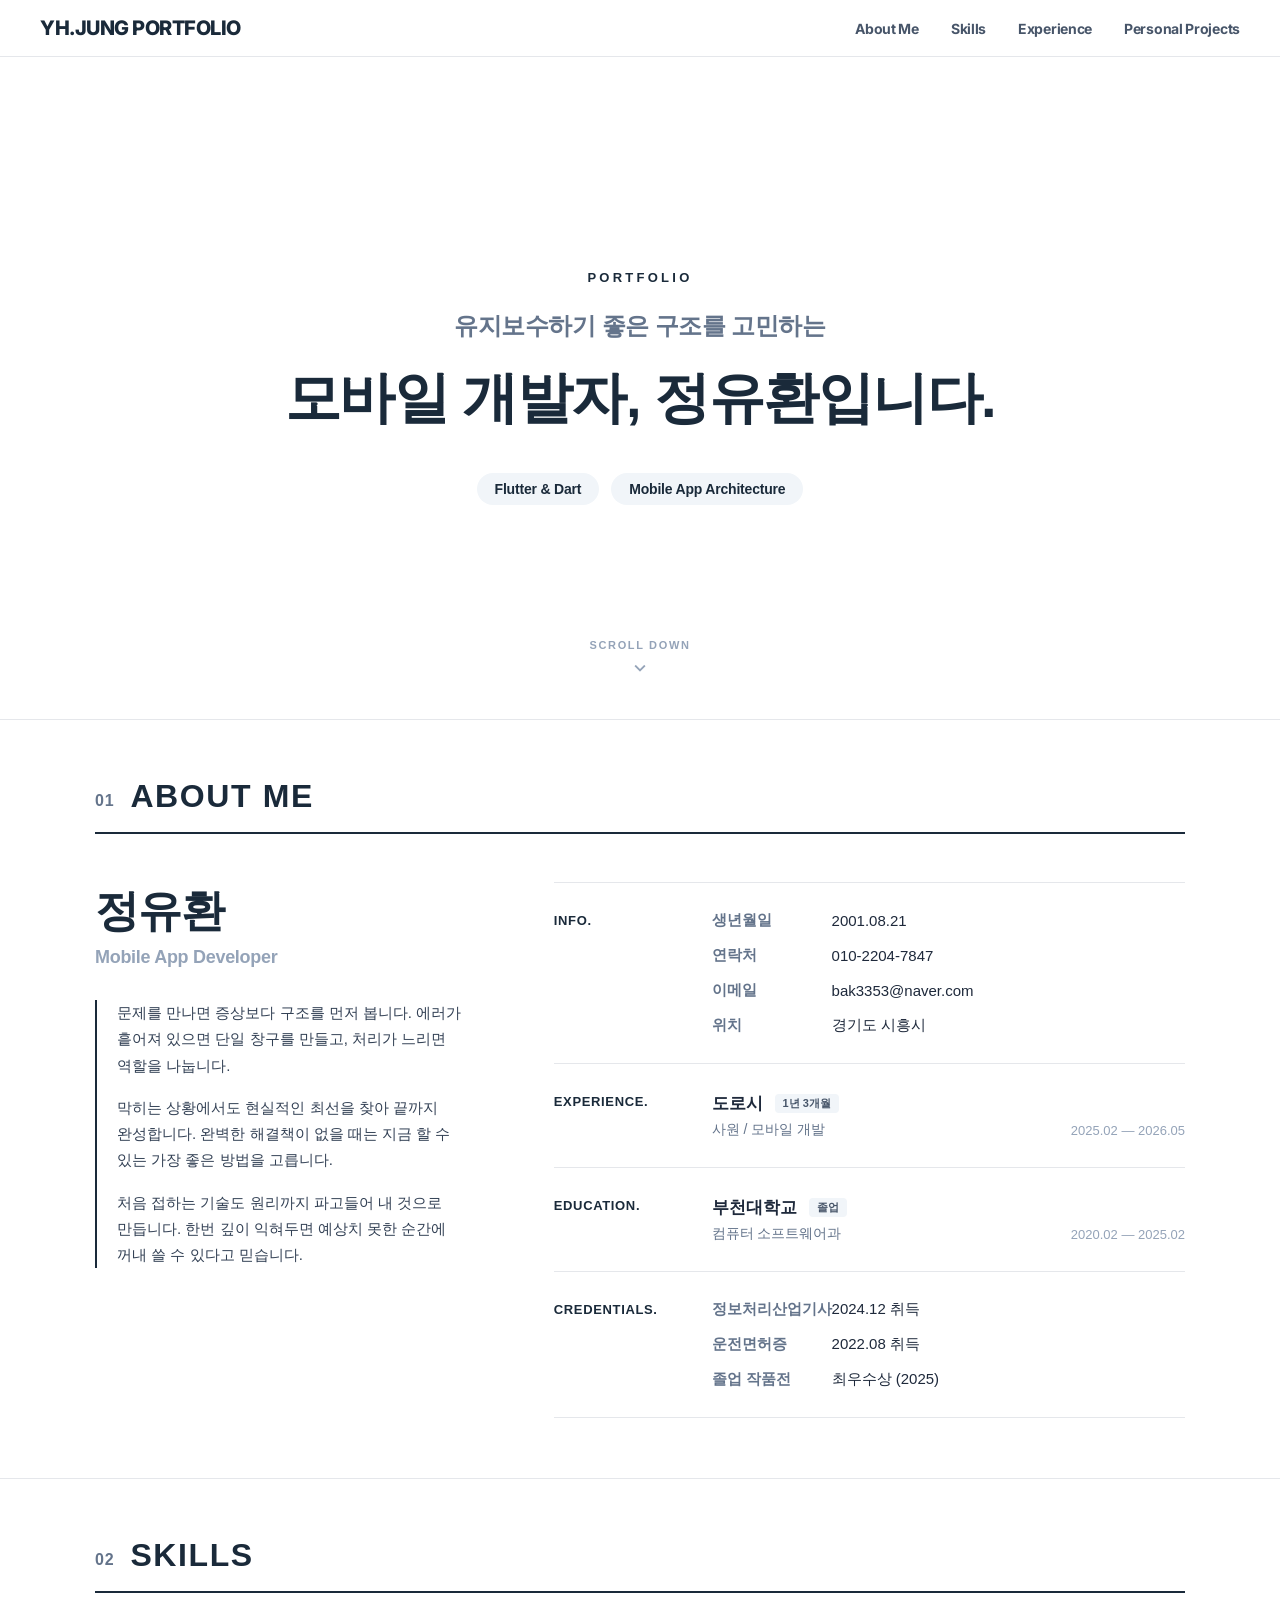
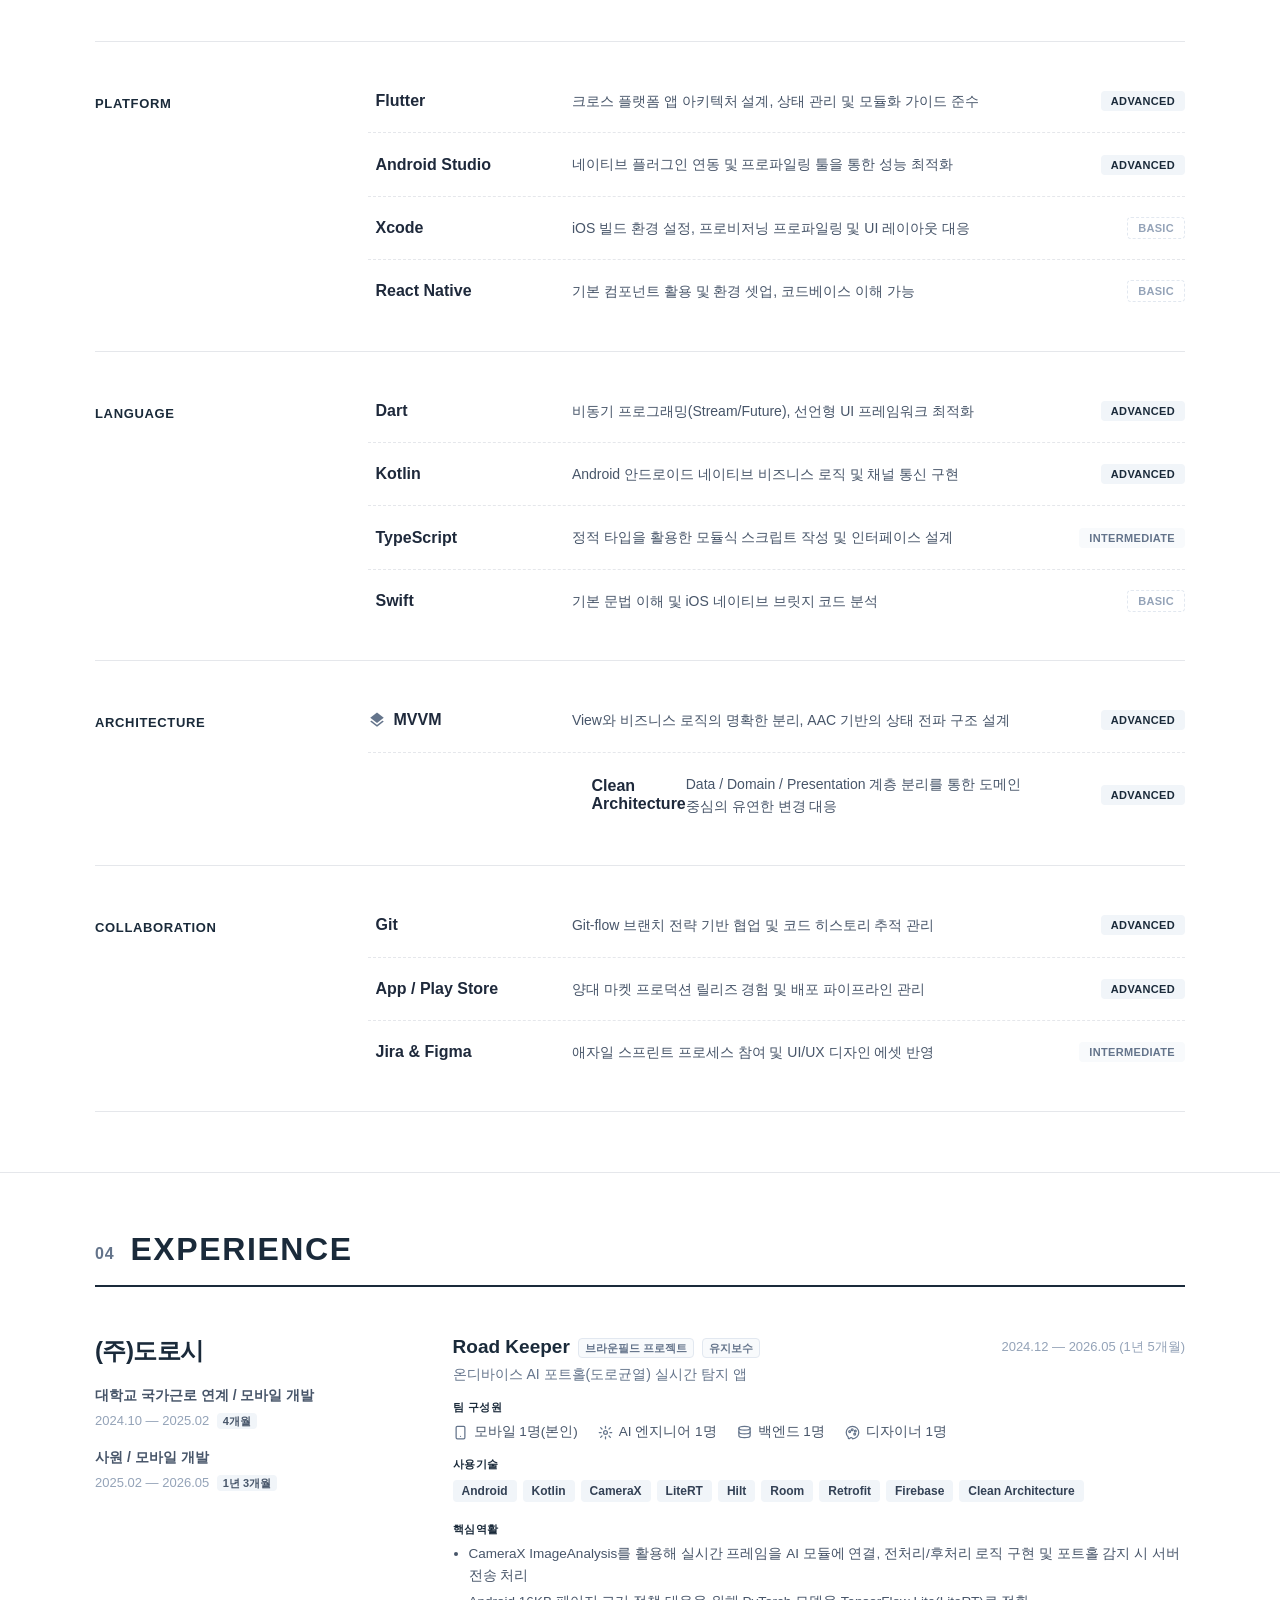
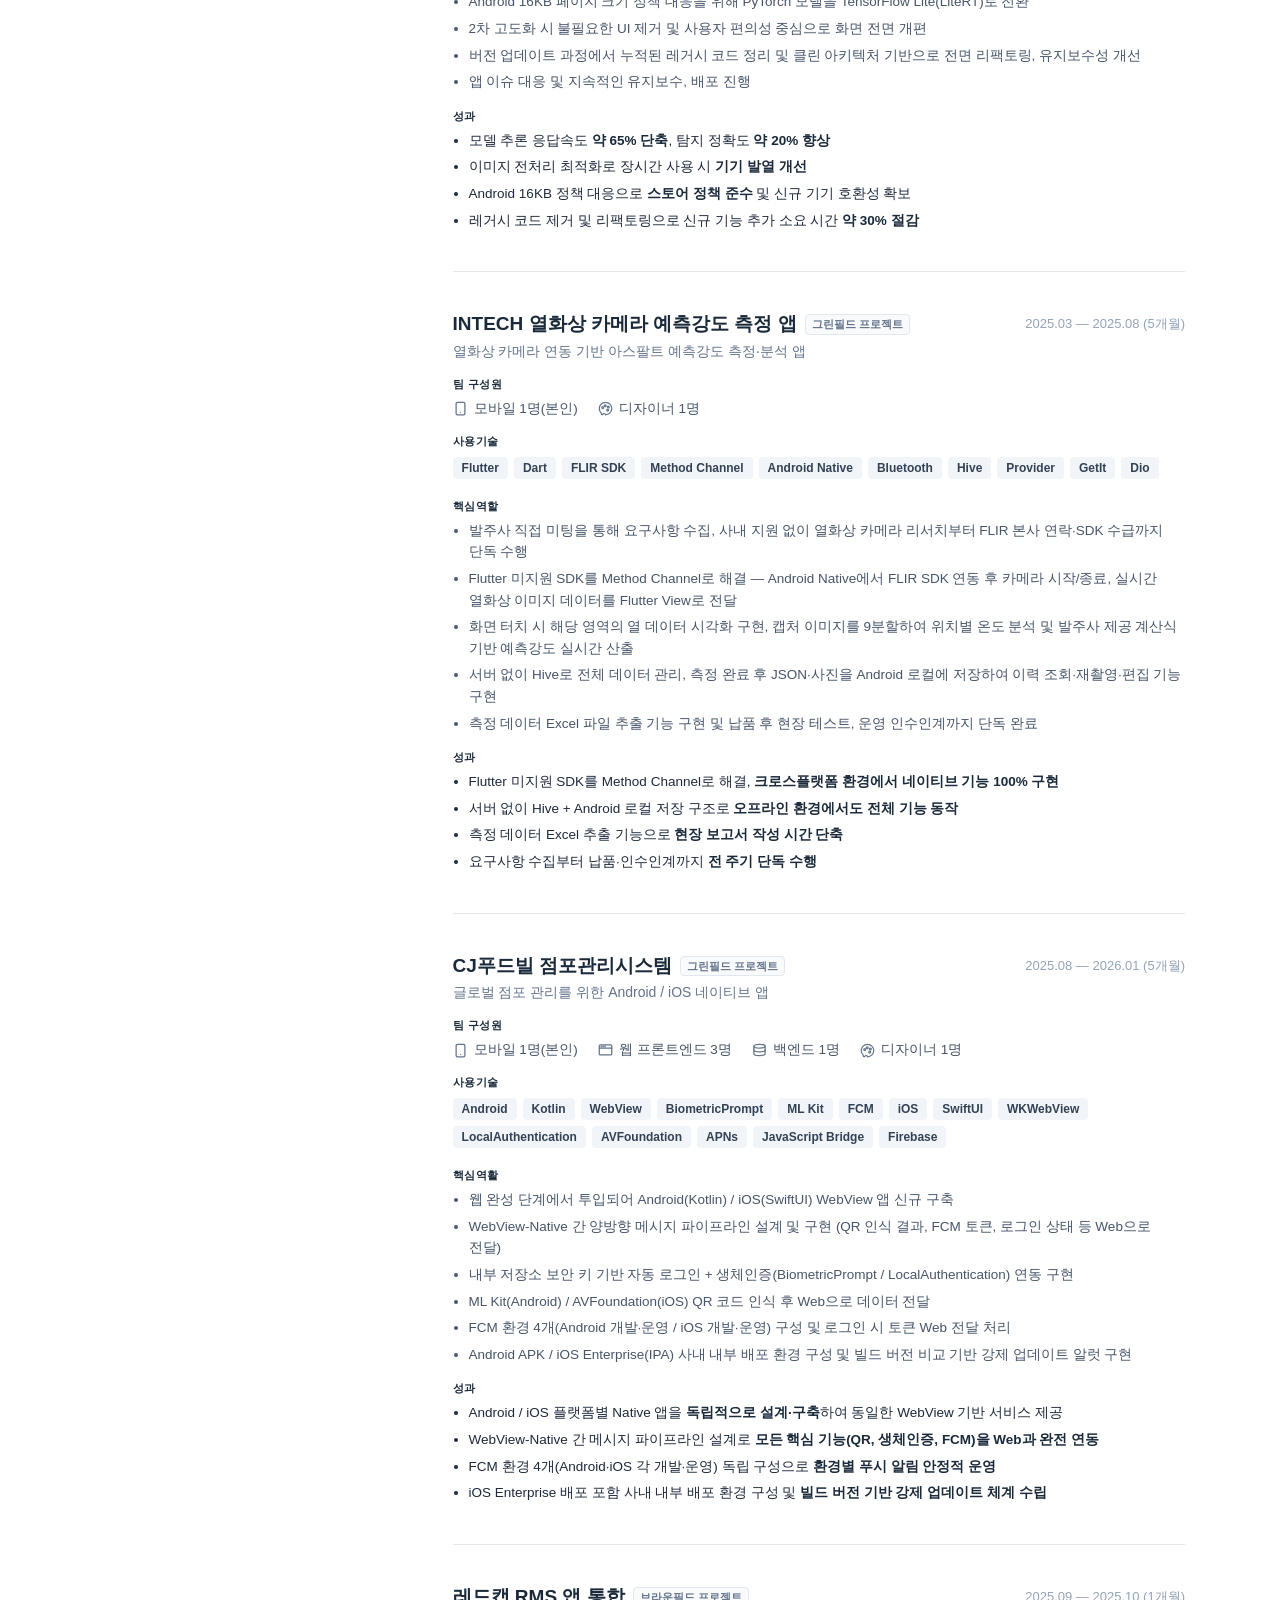
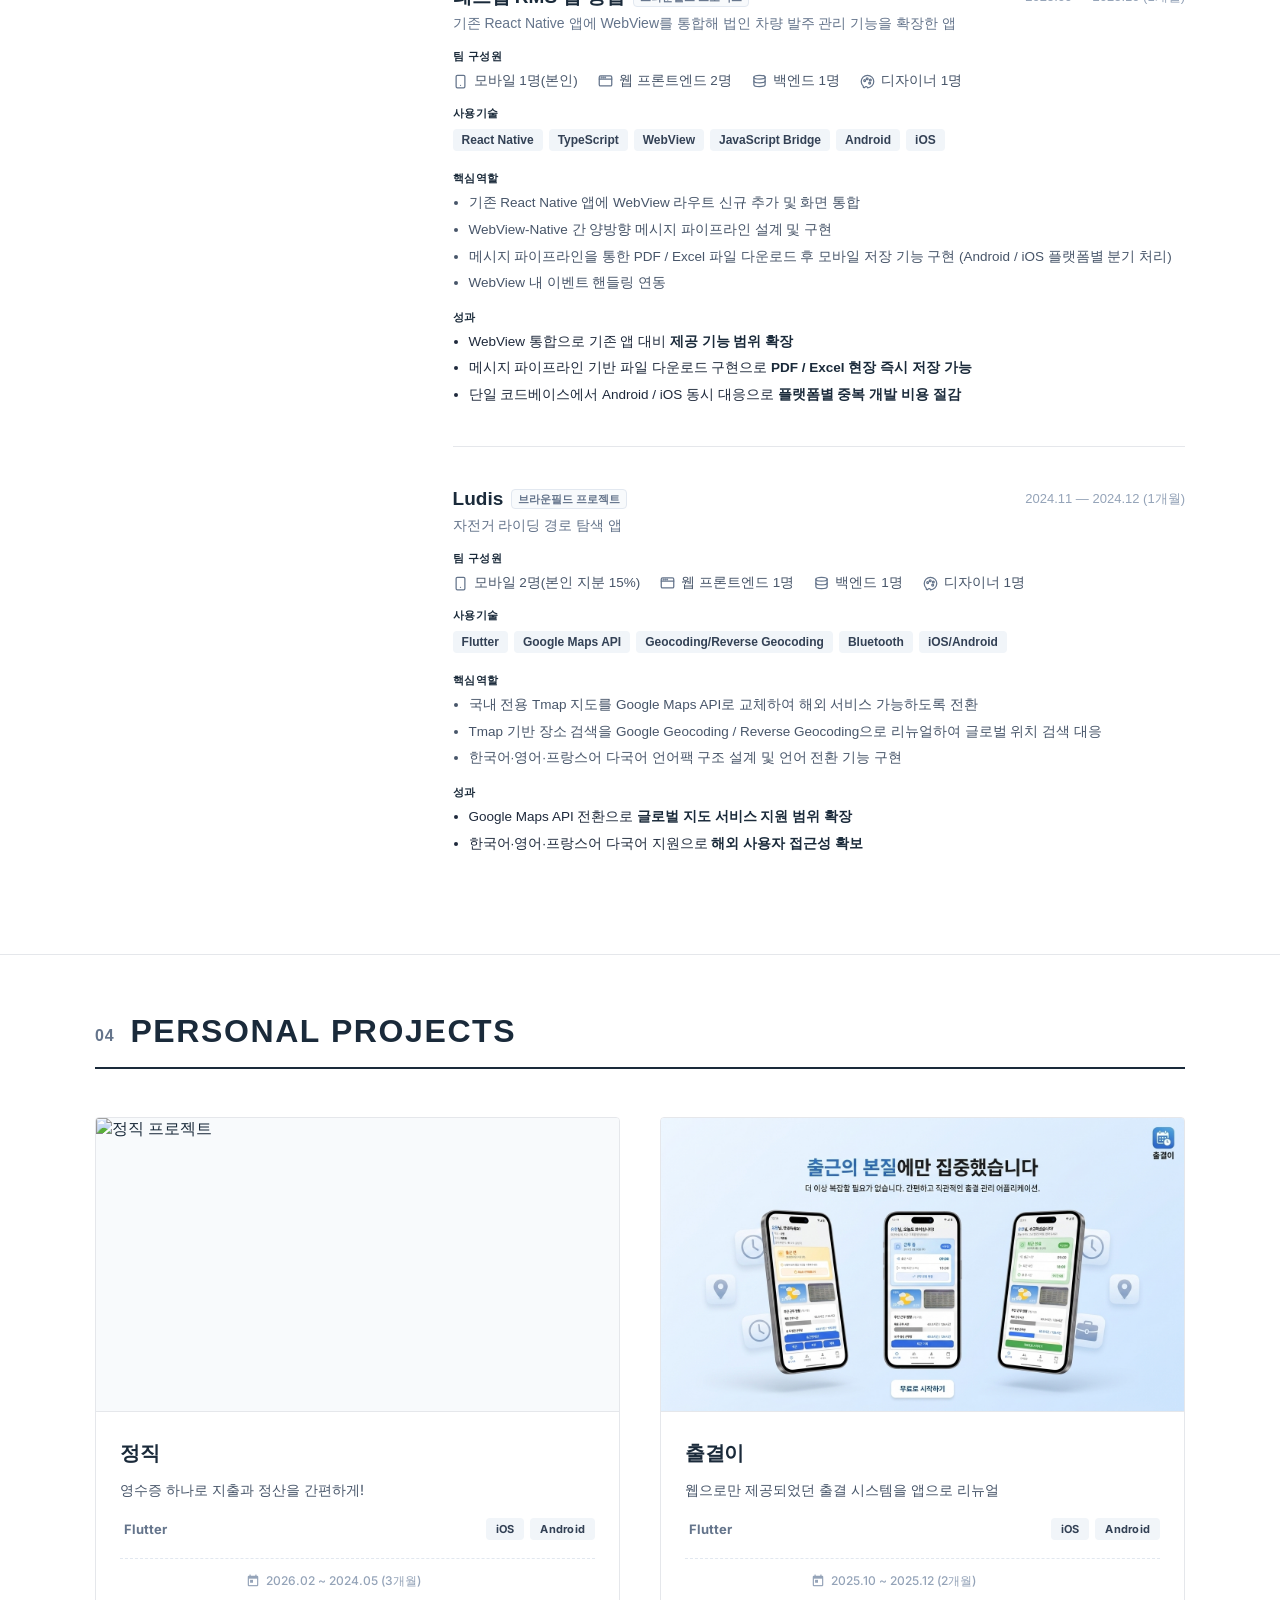
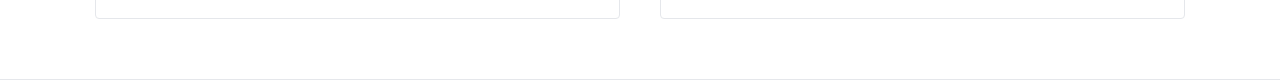
==== index.html @ d7472aaa "feat: attendnace_app Git 연결" ====
<!DOCTYPE html>
<html lang="ko">

<head>
  <meta charset="UTF-8">
  <meta name="viewport" content="width=device-width, initial-scale=1.0, user-scalable=no">
  <meta property="og:image" content="https://youhwanjung.github.io/assets/link_photo.jpg">
  <title>YH.JUNG Portfolio</title>

  <link href="https://fonts.googleapis.com/css2?family=Inter:wght@300;400;700&display=swap" rel="stylesheet">
  <link href="https://fonts.googleapis.com/icon?family=Material+Icons" rel="stylesheet">
  <link href="https://fonts.googleapis.com/css2?family=Black+Han+Sans&display=swap" rel="stylesheet">
  <link href="https://fonts.googleapis.com/css2?family=Gaegu&display=swap" rel="stylesheet">
  <link rel="stylesheet" href="https://cdn.jsdelivr.net/gh/devicons/devicon@latest/devicon.min.css">
  <link href="https://cdn.jsdelivr.net/gh/orioncactus/pretendard/dist/web/static/pretendard.css" rel="stylesheet">

  <link rel="stylesheet" href="style.css">
</head>

<body>

  <header>
    <div class="header-inner">
      <h1><a href="#">YH.JUNG Portfolio</a></h1>
      <nav>
        <a href="#AboutMe">About Me</a>
        <a href="#skills">Skills</a>
        <a href="#experience">Experience</a>
        <a href="#personal">Personal Projects</a>
      </nav>
      <button class="hamburger">
        <span class="material-icons">menu</span>
      </button>
    </div>
  </header>

  <main>

    <!-- ============================================================
         HERO
    ============================================================ -->
    <section id="hero">
      <div class="hero-inner">
        <div class="hero-content">
          <div class="hero-tag">PORTFOLIO</div>
          <h1 class="hero-main-title">
            <span class="hero-leading-text">유지보수하기 좋은 구조를 고민하는</span>
            <span class="hero-focus-text">모바일 개발자, 정유환입니다.</span>
          </h1>
          <div class="hero-meta">
            <span class="meta-item">Flutter & Dart</span>
            <span class="meta-item">Mobile App Architecture</span>
          </div>
        </div>
      </div>

      <div class="hero-cta">
        <a href="#AboutMe" class="hero-btn">
          <span>SCROLL DOWN</span>
          <span class="material-icons">expand_more</span>
        </a>
      </div>
    </section>

    <!-- ============================================================
         ABOUT ME
    ============================================================ -->
    <section id="AboutMe">
      <div class="AboutMe-inner">

        <div class="AboutMe-header">
          <span class="header-index">01</span>
          <h2 class="header-title">ABOUT ME</h2>
        </div>

        <div class="AboutMe-Content">
          <div class="about-left-zone">
            <div class="about-sticky-content">
              <h2 class="about-main-title">정유환</h2>
              <p class="about-subtitle">Mobile App Developer</p>

              <div class="about-paragraph">
                <p>문제를 만나면 증상보다 구조를 먼저 봅니다. 에러가 흩어져 있으면 단일 창구를 만들고, 처리가 느리면 역할을 나눕니다.</p>
                <p>막히는 상황에서도 현실적인 최선을 찾아 끝까지 완성합니다. 완벽한 해결책이 없을 때는 지금 할 수 있는 가장 좋은 방법을 고릅니다.</p>
                <p>처음 접하는 기술도 원리까지 파고들어 내 것으로 만듭니다. 한번 깊이 익혀두면 예상치 못한 순간에 꺼내 쓸 수 있다고 믿습니다.</p>
              </div>
            </div>
          </div>

          <div class="about-right-zone">

            <div class="about-list-block">
              <div class="block-label">INFO.</div>
              <div class="block-content">
                <div class="flat-row"><span class="flat-key">생년월일</span><span class="flat-val">2001.08.21</span></div>
                <div class="flat-row"><span class="flat-key">연락처</span><span class="flat-val">010-2204-7847</span></div>
                <div class="flat-row">
                  <span class="flat-key">이메일</span>
                  <span class="flat-val"><a href="mailto:bak3353@naver.com">bak3353@naver.com</a></span>
                </div>
                <div class="flat-row"><span class="flat-key">위치</span><span class="flat-val">경기도 시흥시</span></div>
              </div>
            </div>

            <div class="about-list-block">
              <div class="block-label">EXPERIENCE.</div>
              <div class="block-content">
                <div class="flat-history">
                  <div class="history-main">
                    <span class="comp-name">도로시</span>
                    <span class="comp-duration">1년 3개월</span>
                  </div>
                  <div class="history-detail">
                    <span class="history-role">사원 / 모바일 개발</span>
                    <span class="history-date">2025.02 — 2026.05</span>
                  </div>
                </div>
              </div>
            </div>

            <div class="about-list-block">
              <div class="block-label">EDUCATION.</div>
              <div class="block-content">
                <div class="flat-history">
                  <div class="history-main">
                    <span class="comp-name">부천대학교</span>
                    <span class="comp-duration">졸업</span>
                  </div>
                  <div class="history-detail">
                    <span class="history-role">컴퓨터 소프트웨어과</span>
                    <span class="history-date">2020.02 — 2025.02</span>
                  </div>
                </div>
              </div>
            </div>

            <div class="about-list-block">
              <div class="block-label">CREDENTIALS.</div>
              <div class="block-content">
                <div class="flat-row"><span class="flat-key">정보처리산업기사</span><span class="flat-val">2024.12 취득</span>
                </div>
                <div class="flat-row"><span class="flat-key">운전면허증</span><span class="flat-val">2022.08 취득</span></div>
                <div class="flat-row"><span class="flat-key">졸업 작품전</span> <span class="flat-val">최우수상 (2025)</span>
                </div>
              </div>
            </div>

          </div>
        </div>
      </div>
    </section>

    <!-- ============================================================
         SKILLS
    ============================================================ -->
    <section id="skills">
      <div class="skills-inner">

        <div class="skills-header">
          <span class="header-index">02</span>
          <h2 class="header-title">SKILLS</h2>
        </div>

        <div class="skills-content">
          <div class="skills-list-wrap">

            <div class="skill-row-block">
              <div class="skill-label">PLATFORM</div>
              <div class="skill-items-group">
                <div class="skill-line-item">
                  <span class="skill-name-wrap"><i class="devicon-flutter-plain colored"></i> Flutter</span>
                  <span class="skill-desc">크로스 플랫폼 앱 아키텍처 설계, 상태 관리 및 모듈화 가이드 준수</span>
                  <span class="skill-status high">Advanced</span>
                </div>
                <div class="skill-line-item">
                  <span class="skill-name-wrap"><i class="devicon-androidstudio-plain colored"></i> Android
                    Studio</span>
                  <span class="skill-desc">네이티브 플러그인 연동 및 프로파일링 툴을 통한 성능 최적화</span>
                  <span class="skill-status high">Advanced</span>
                </div>
                <div class="skill-line-item">
                  <span class="skill-name-wrap"><i class="devicon-xcode-plain colored"></i> Xcode</span>
                  <span class="skill-desc">iOS 빌드 환경 설정, 프로비저닝 프로파일링 및 UI 레이아웃 대응</span>
                  <span class="skill-status basic">Basic</span>
                </div>
                <div class="skill-line-item">
                  <span class="skill-name-wrap"><i class="devicon-react-original colored"></i> React Native</span>
                  <span class="skill-desc">기본 컴포넌트 활용 및 환경 셋업, 코드베이스 이해 가능</span>
                  <span class="skill-status basic">Basic</span>
                </div>
              </div>
            </div>

            <div class="skill-row-block">
              <div class="skill-label">LANGUAGE</div>
              <div class="skill-items-group">
                <div class="skill-line-item">
                  <span class="skill-name-wrap"><i class="devicon-dart-plain colored"></i> Dart</span>
                  <span class="skill-desc">비동기 프로그래밍(Stream/Future), 선언형 UI 프레임워크 최적화</span>
                  <span class="skill-status high">Advanced</span>
                </div>
                <div class="skill-line-item">
                  <span class="skill-name-wrap"><i class="devicon-kotlin-plain colored"></i> Kotlin</span>
                  <span class="skill-desc">Android 안드로이드 네이티브 비즈니스 로직 및 채널 통신 구현</span>
                  <span class="skill-status high">Advanced</span>
                </div>
                <div class="skill-line-item">
                  <span class="skill-name-wrap"><i class="devicon-typescript-plain colored"></i> TypeScript</span>
                  <span class="skill-desc">정적 타입을 활용한 모듈식 스크립트 작성 및 인터페이스 설계</span>
                  <span class="skill-status intermediate">Intermediate</span>
                </div>
                <div class="skill-line-item">
                  <span class="skill-name-wrap"><i class="devicon-swift-plain colored"></i> Swift</span>
                  <span class="skill-desc">기본 문법 이해 및 iOS 네이티브 브릿지 코드 분석</span>
                  <span class="skill-status basic">Basic</span>
                </div>
              </div>
            </div>

            <div class="skill-row-block">
              <div class="skill-label">ARCHITECTURE</div>
              <div class="skill-items-group">
                <div class="skill-line-item">
                  <span class="skill-name-wrap"><span class="material-icons">layers</span> MVVM</span>
                  <span class="skill-desc">View와 비즈니스 로직의 명확한 분리, AAC 기반의 상태 전파 구조 설계</span>
                  <span class="skill-status high">Advanced</span>
                </div>
                <div class="skill-line-item">
                  <span class="skill-name-wrap"><span class="material-icons">account_tree</span> Clean
                    Architecture</span>
                  <span class="skill-desc">Data / Domain / Presentation 계층 분리를 통한 도메인 중심의 유연한 변경 대응</span>
                  <span class="skill-status high">Advanced</span>
                </div>
              </div>
            </div>

            <div class="skill-row-block">
              <div class="skill-label">COLLABORATION</div>
              <div class="skill-items-group">
                <div class="skill-line-item">
                  <span class="skill-name-wrap"><i class="devicon-git-plain colored"></i> Git</span>
                  <span class="skill-desc">Git-flow 브랜치 전략 기반 협업 및 코드 히스토리 추적 관리</span>
                  <span class="skill-status high">Advanced</span>
                </div>
                <div class="skill-line-item">
                  <span class="skill-name-wrap"><i class="devicon-apple-original colored"></i> App / Play Store</span>
                  <span class="skill-desc">양대 마켓 프로덕션 릴리즈 경험 및 배포 파이프라인 관리</span>
                  <span class="skill-status high">Advanced</span>
                </div>
                <div class="skill-line-item">
                  <span class="skill-name-wrap"><i class="devicon-jira-plain colored"></i> Jira & Figma</span>
                  <span class="skill-desc">애자일 스프린트 프로세스 참여 및 UI/UX 디자인 에셋 반영</span>
                  <span class="skill-status intermediate">Intermediate</span>
                </div>
              </div>
            </div>

          </div>
        </div>
      </div>
    </section>

    <!-- ============================================================
         Experience
    ============================================================ -->
    <section id="experience">
      <div class="experience-inner">

        <div class="experience-header">
          <span class="header-index">04</span>
          <h2 class="header-title">EXPERIENCE</h2>
        </div>

        <div class="experience-content">

          <div class="exp-left-zone">
            <h3 class="company-name">(주)도로시</h3>
            <p class="company-role">대학교 국가근로 연계 / 모바일 개발</p>
            <p class="company-duration">2024.10 — 2025.02 <span class="total-time">4개월</span></p>
            <p class="company-role">사원 / 모바일 개발</p>
            <p class="company-duration">2025.02 — 2026.05 <span class="total-time">1년 3개월</span></p>

          </div>
          <div class="exp-right-zone">

            <div class="exp-project-block">
              <div class="p-header-line">
                <h4 class="p-title">Road Keeper <span class="p-type">브라운필드 프로젝트</span> <span class="p-type">유지보수</span>
                </h4>
                <span class="p-date">2024.12 — 2026.05 (1년 5개월)</span>
              </div>
              <p class="p-summary">온디바이스 AI 포트홀(도로균열) 실시간 탐지 앱</p>
              <div class="p-section">
                <h5 class="p-section-title">팀 구성원</h5>
                <ul class="p-team-grid">
                  <li>
                    <svg class="team-icon" viewBox="0 0 24 24" fill="none" stroke="currentColor" stroke-width="2"
                      stroke-linecap="round" stroke-linejoin="round">
                      <rect x="5" y="2" width="14" height="20" rx="2" ry="2"></rect>
                      <line x1="12" y1="18" x2="12.01" y2="18"></line>
                    </svg>
                    <span class="team-role">모바일 1명(본인)</span>
                  </li>
                  <li>
                    <svg class="team-icon" viewBox="0 0 24 24" fill="none" stroke="currentColor" stroke-width="2"
                      stroke-linecap="round" stroke-linejoin="round">
                      <circle cx="12" cy="12" r="3"></circle>
                      <path
                        d="M12 2v3M12 19v3M4.22 4.22l2.12 2.12M17.66 17.66l2.12 2.12M2 12h3M19 12h3M4.22 19.78l2.12-2.12M17.66 6.34l2.12-2.12">
                      </path>
                    </svg>
                    <span class="team-role">AI 엔지니어 1명</span>
                  </li>
                  <li>
                    <svg class="team-icon" viewBox="0 0 24 24" fill="none" stroke="currentColor" stroke-width="2"
                      stroke-linecap="round" stroke-linejoin="round">
                      <ellipse cx="12" cy="5" rx="9" ry="3"></ellipse>
                      <path d="M3 5v6c0 1.66 4 3 9 3s9-1.34 9-3V5"></path>
                      <path d="M3 11v6c0 1.66 4 3 9 3s9-1.34 9-3v-6"></path>
                    </svg>
                    <span class="team-role">백엔드 1명</span>
                  </li>
                  <li>
                    <svg class="team-icon" viewBox="0 0 24 24" fill="none" stroke="currentColor" stroke-width="2"
                      stroke-linecap="round" stroke-linejoin="round">
                      <path
                        d="M12 22C17.5228 22 22 17.5228 22 12C22 6.47715 17.5228 2 12 2C6.47715 2 2 6.47715 2 12C2 14.7255 3.09032 17.1962 4.85857 19C5.03442 19.1758 5.14813 19.4124 5.17624 19.6607L5.34091 21.1119C5.39345 21.5759 5.78494 21.9213 6.2513 21.9213H6.77943C7.0398 21.9213 7.28859 21.8153 7.46788 21.628L8.46327 20.5906C8.63665 20.4099 8.8778 20.3082 9.13009 20.3082H10.5C10.741 20.3082 10.9734 20.4001 11.149 20.5645L12 21.3553">
                      </path>
                      <circle cx="7.5" cy="10.5" r="1.5"></circle>
                      <circle cx="11.5" cy="7.5" r="1.5"></circle>
                      <circle cx="16.5" cy="9.5" r="1.5"></circle>
                      <circle cx="15.5" cy="14.5" r="1.5"></circle>
                    </svg>
                    <span class="team-role">디자이너 1명</span>
                  </li>
                </ul>
              </div>
              <div class="p-section">
                <h5 class="p-section-title">사용기술</h5>
                <div class="p-tech-badges">
                  <span class="tech-tag">Android</span>
                  <span class="tech-tag">Kotlin</span>
                  <span class="tech-tag">CameraX</span>
                  <span class="tech-tag">LiteRT</span>
                  <span class="tech-tag">Hilt</span>
                  <span class="tech-tag">Room</span>
                  <span class="tech-tag">Retrofit</span>
                  <span class="tech-tag">Firebase</span>
                  <span class="tech-tag">Clean Architecture</span>
                </div>
              </div>
              <div class="p-section">
                <h5 class="p-section-title">핵심역활</h5>
                <ul class="p-bullet-list">
                  <li>CameraX ImageAnalysis를 활용해 실시간 프레임을 AI 모듈에 연결, 전처리/후처리 로직 구현 및 포트홀 감지 시 서버 전송 처리</li>
                  <li>Android 16KB 페이지 크기 정책 대응을 위해 PyTorch 모델을 TensorFlow Lite(LiteRT)로 전환</li>
                  <li>2차 고도화 시 불필요한 UI 제거 및 사용자 편의성 중심으로 화면 전면 개편</li>
                  <li>버전 업데이트 과정에서 누적된 레거시 코드 정리 및 클린 아키텍처 기반으로 전면 리팩토링, 유지보수성 개선</li>
                  <li>앱 이슈 대응 및 지속적인 유지보수, 배포 진행</li>
                </ul>
              </div>
              <div class="p-section">
                <h5 class="p-section-title">성과</h5>
                <ul class="p-bullet-list metric">
                  <li>모델 추론 응답속도 <span class="highlight">약 65% 단축</span>, 탐지 정확도 <span class="highlight">약 20% 향상</span>
                  </li>
                  <li>이미지 전처리 최적화로 장시간 사용 시 <span class="highlight">기기 발열 개선</span></li>
                  <li>Android 16KB 정책 대응으로 <span class="highlight">스토어 정책 준수</span> 및 신규 기기 호환성 확보</li>
                  <li>레거시 코드 제거 및 리팩토링으로 신규 기능 추가 소요 시간 <span class="highlight">약 30% 절감</span></li>
                </ul>
              </div>
            </div>

            <div class="exp-project-block">
              <div class="p-header-line">
                <h4 class="p-title">INTECH 열화상 카메라 예측강도 측정 앱 <span class="p-type">그린필드 프로젝트</span></h4>
                <span class="p-date">2025.03 — 2025.08 (5개월)</span>
              </div>
              <p class="p-summary">열화상 카메라 연동 기반 아스팔트 예측강도 측정·분석 앱</p>
              <div class="p-section">
                <h5 class="p-section-title">팀 구성원</h5>
                <ul class="p-team-grid">
                  <li>
                    <svg class="team-icon" viewBox="0 0 24 24" fill="none" stroke="currentColor" stroke-width="2"
                      stroke-linecap="round" stroke-linejoin="round">
                      <rect x="5" y="2" width="14" height="20" rx="2" ry="2"></rect>
                      <line x1="12" y1="18" x2="12.01" y2="18"></line>
                    </svg>
                    <span class="team-role">모바일 1명(본인)</span>
                  <li>
                    <svg class="team-icon" viewBox="0 0 24 24" fill="none" stroke="currentColor" stroke-width="2"
                      stroke-linecap="round" stroke-linejoin="round">
                      <path
                        d="M12 22C17.5228 22 22 17.5228 22 12C22 6.47715 17.5228 2 12 2C6.47715 2 2 6.47715 2 12C2 14.7255 3.09032 17.1962 4.85857 19C5.03442 19.1758 5.14813 19.4124 5.17624 19.6607L5.34091 21.1119C5.39345 21.5759 5.78494 21.9213 6.2513 21.9213H6.77943C7.0398 21.9213 7.28859 21.8153 7.46788 21.628L8.46327 20.5906C8.63665 20.4099 8.8778 20.3082 9.13009 20.3082H10.5C10.741 20.3082 10.9734 20.4001 11.149 20.5645L12 21.3553">
                      </path>
                      <circle cx="7.5" cy="10.5" r="1.5"></circle>
                      <circle cx="11.5" cy="7.5" r="1.5"></circle>
                      <circle cx="16.5" cy="9.5" r="1.5"></circle>
                      <circle cx="15.5" cy="14.5" r="1.5"></circle>
                    </svg>
                    <span class="team-role">디자이너 1명</span>
                  </li>
                </ul>
              </div>
              <div class="p-section">
                <h5 class="p-section-title">사용기술</h5>
                <div class="p-tech-badges">
                  <span class="tech-tag">Flutter</span>
                  <span class="tech-tag">Dart</span>
                  <span class="tech-tag">FLIR SDK</span>
                  <span class="tech-tag">Method Channel</span>
                  <span class="tech-tag">Android Native</span>
                  <span class="tech-tag">Bluetooth</span>
                  <span class="tech-tag">Hive</span>
                  <span class="tech-tag">Provider</span>
                  <span class="tech-tag">GetIt</span>
                  <span class="tech-tag">Dio</span>
                </div>
              </div>
              <div class="p-section">
                <h5 class="p-section-title">핵심역할</h5>
                <ul class="p-bullet-list">
                  <li>발주사 직접 미팅을 통해 요구사항 수집, 사내 지원 없이 열화상 카메라 리서치부터 FLIR 본사 연락·SDK 수급까지 단독 수행</li>
                  <li>Flutter 미지원 SDK를 Method Channel로 해결 — Android Native에서 FLIR SDK 연동 후 카메라 시작/종료, 실시간 열화상 이미지 데이터를
                    Flutter View로 전달</li>
                  <li>화면 터치 시 해당 영역의 열 데이터 시각화 구현, 캡처 이미지를 9분할하여 위치별 온도 분석 및 발주사 제공 계산식 기반 예측강도 실시간 산출</li>
                  <li>서버 없이 Hive로 전체 데이터 관리, 측정 완료 후 JSON·사진을 Android 로컬에 저장하여 이력 조회·재촬영·편집 기능 구현</li>
                  <li>측정 데이터 Excel 파일 추출 기능 구현 및 납품 후 현장 테스트, 운영 인수인계까지 단독 완료</li>
                </ul>
              </div>
              <div class="p-section">
                <h5 class="p-section-title">성과</h5>
                <ul class="p-bullet-list metric">
                  <li>Flutter 미지원 SDK를 Method Channel로 해결, <span class="highlight">크로스플랫폼 환경에서 네이티브 기능 100% 구현</span>
                  </li>
                  <li>서버 없이 Hive + Android 로컬 저장 구조로 <span class="highlight">오프라인 환경에서도 전체 기능 동작</span></li>
                  <li>측정 데이터 Excel 추출 기능으로 <span class="highlight">현장 보고서 작성 시간 단축</span></li>
                  <li>요구사항 수집부터 납품·인수인계까지 <span class="highlight">전 주기 단독 수행</span></li>
                </ul>
              </div>
            </div>

            <div class="exp-project-block">
              <div class="p-header-line">
                <h4 class="p-title">CJ푸드빌 점포관리시스템 <span class="p-type">그린필드 프로젝트</span></h4>
                <span class="p-date">2025.08 — 2026.01 (5개월)</span>
              </div>
              <p class="p-summary">글로벌 점포 관리를 위한 Android / iOS 네이티브 앱</p>
              <div class="p-section">
                <h5 class="p-section-title">팀 구성원</h5>
                <ul class="p-team-grid">
                  <li>
                    <svg class="team-icon" viewBox="0 0 24 24" fill="none" stroke="currentColor" stroke-width="2"
                      stroke-linecap="round" stroke-linejoin="round">
                      <rect x="5" y="2" width="14" height="20" rx="2" ry="2"></rect>
                      <line x1="12" y1="18" x2="12.01" y2="18"></line>
                    </svg>
                    <span class="team-role">모바일 1명(본인)</span>
                  </li>
                  <li>
                    <svg class="team-icon" viewBox="0 0 24 24" fill="none" stroke="currentColor" stroke-width="2"
                      stroke-linecap="round" stroke-linejoin="round">
                      <rect x="2" y="3" width="20" height="16" rx="2"></rect>
                      <line x1="2" y1="8" x2="22" y2="8"></line>
                      <circle cx="5.5" cy="5.5" r="0.5" fill="currentColor"></circle>
                      <circle cx="8.5" cy="5.5" r="0.5" fill="currentColor"></circle>
                      <circle cx="11.5" cy="5.5" r="0.5" fill="currentColor"></circle>
                    </svg>
                    <span class="team-role">웹 프론트엔드 3명</span>
                  </li>
                  <li>
                    <svg class="team-icon" viewBox="0 0 24 24" fill="none" stroke="currentColor" stroke-width="2"
                      stroke-linecap="round" stroke-linejoin="round">
                      <ellipse cx="12" cy="5" rx="9" ry="3"></ellipse>
                      <path d="M3 5v6c0 1.66 4 3 9 3s9-1.34 9-3V5"></path>
                      <path d="M3 11v6c0 1.66 4 3 9 3s9-1.34 9-3v-6"></path>
                    </svg>
                    <span class="team-role">백엔드 1명</span>
                  </li>
                  <li>
                    <svg class="team-icon" viewBox="0 0 24 24" fill="none" stroke="currentColor" stroke-width="2"
                      stroke-linecap="round" stroke-linejoin="round">
                      <path
                        d="M12 22C17.5228 22 22 17.5228 22 12C22 6.47715 17.5228 2 12 2C6.47715 2 2 6.47715 2 12C2 14.7255 3.09032 17.1962 4.85857 19C5.03442 19.1758 5.14813 19.4124 5.17624 19.6607L5.34091 21.1119C5.39345 21.5759 5.78494 21.9213 6.2513 21.9213H6.77943C7.0398 21.9213 7.28859 21.8153 7.46788 21.628L8.46327 20.5906C8.63665 20.4099 8.8778 20.3082 9.13009 20.3082H10.5C10.741 20.3082 10.9734 20.4001 11.149 20.5645L12 21.3553">
                      </path>
                      <circle cx="7.5" cy="10.5" r="1.5"></circle>
                      <circle cx="11.5" cy="7.5" r="1.5"></circle>
                      <circle cx="16.5" cy="9.5" r="1.5"></circle>
                      <circle cx="15.5" cy="14.5" r="1.5"></circle>
                    </svg>
                    <span class="team-role">디자이너 1명</span>
                  </li>
                </ul>
              </div>
              <div class="p-section">
                <h5 class="p-section-title">사용기술</h5>
                <div class="p-tech-badges">
                  <span class="tech-tag">Android</span>
                  <span class="tech-tag">Kotlin</span>
                  <span class="tech-tag">WebView</span>
                  <span class="tech-tag">BiometricPrompt</span>
                  <span class="tech-tag">ML Kit</span>
                  <span class="tech-tag">FCM</span>
                  <span class="tech-tag">iOS</span>
                  <span class="tech-tag">SwiftUI</span>
                  <span class="tech-tag">WKWebView</span>
                  <span class="tech-tag">LocalAuthentication</span>
                  <span class="tech-tag">AVFoundation</span>
                  <span class="tech-tag">APNs</span>
                  <span class="tech-tag">JavaScript Bridge</span>
                  <span class="tech-tag">Firebase</span>
                </div>
              </div>

              <div class="p-section">
                <h5 class="p-section-title">핵심역활</h5>
                <ul class="p-bullet-list">
                  <li>웹 완성 단계에서 투입되어 Android(Kotlin) / iOS(SwiftUI) WebView 앱 신규 구축</li>
                  <li>WebView-Native 간 양방향 메시지 파이프라인 설계 및 구현 (QR 인식 결과, FCM 토큰, 로그인 상태 등 Web으로 전달)</li>
                  <li>내부 저장소 보안 키 기반 자동 로그인 + 생체인증(BiometricPrompt / LocalAuthentication) 연동 구현</li>
                  <li>ML Kit(Android) / AVFoundation(iOS) QR 코드 인식 후 Web으로 데이터 전달</li>
                  <li>FCM 환경 4개(Android 개발·운영 / iOS 개발·운영) 구성 및 로그인 시 토큰 Web 전달 처리</li>
                  <li>Android APK / iOS Enterprise(IPA) 사내 내부 배포 환경 구성 및 빌드 버전 비교 기반 강제 업데이트 알럿 구현</li>
                </ul>
              </div>
              <div class="p-section">
                <h5 class="p-section-title">성과</h5>
                <ul class="p-bullet-list metric">
                  <li>Android / iOS 플랫폼별 Native 앱을 <span class="highlight">독립적으로 설계·구축</span>하여 동일한 WebView 기반 서비스 제공
                  </li>
                  <li>WebView-Native 간 메시지 파이프라인 설계로 <span class="highlight">모든 핵심 기능(QR, 생체인증, FCM)을 Web과 완전 연동</span>
                  </li>
                  <li>FCM 환경 4개(Android·iOS 각 개발·운영) 독립 구성으로 <span class="highlight">환경별 푸시 알림 안정적 운영</span></li>
                  <li>iOS Enterprise 배포 포함 사내 내부 배포 환경 구성 및 <span class="highlight">빌드 버전 기반 강제 업데이트 체계 수립</span></li>
                </ul>
              </div>
            </div>

            <div class="exp-project-block">
              <div class="p-header-line">
                <h4 class="p-title">레드캡 RMS 앱 통합 <span class="p-type">브라운필드 프로젝트</span></h4>
                <span class="p-date">2025.09 — 2025.10 (1개월)</span>
              </div>
              <p class="p-summary">기존 React Native 앱에 WebView를 통합해 법인 차량 발주 관리 기능을 확장한 앱</p>
              <div class="p-section">
                <h5 class="p-section-title">팀 구성원</h5>
                <ul class="p-team-grid">
                  <li>
                    <svg class="team-icon" viewBox="0 0 24 24" fill="none" stroke="currentColor" stroke-width="2"
                      stroke-linecap="round" stroke-linejoin="round">
                      <rect x="5" y="2" width="14" height="20" rx="2" ry="2"></rect>
                      <line x1="12" y1="18" x2="12.01" y2="18"></line>
                    </svg>
                    <span class="team-role">모바일 1명(본인)</span>
                  </li>
                  <li>
                    <svg class="team-icon" viewBox="0 0 24 24" fill="none" stroke="currentColor" stroke-width="2"
                      stroke-linecap="round" stroke-linejoin="round">
                      <rect x="2" y="3" width="20" height="16" rx="2"></rect>
                      <line x1="2" y1="8" x2="22" y2="8"></line>
                      <circle cx="5.5" cy="5.5" r="0.5" fill="currentColor"></circle>
                      <circle cx="8.5" cy="5.5" r="0.5" fill="currentColor"></circle>
                      <circle cx="11.5" cy="5.5" r="0.5" fill="currentColor"></circle>
                    </svg>
                    <span class="team-role">웹 프론트엔드 2명</span>
                  </li>
                  <li>
                    <svg class="team-icon" viewBox="0 0 24 24" fill="none" stroke="currentColor" stroke-width="2"
                      stroke-linecap="round" stroke-linejoin="round">
                      <ellipse cx="12" cy="5" rx="9" ry="3"></ellipse>
                      <path d="M3 5v6c0 1.66 4 3 9 3s9-1.34 9-3V5"></path>
                      <path d="M3 11v6c0 1.66 4 3 9 3s9-1.34 9-3v-6"></path>
                    </svg>
                    <span class="team-role">백엔드 1명</span>
                  </li>
                  <li>
                    <svg class="team-icon" viewBox="0 0 24 24" fill="none" stroke="currentColor" stroke-width="2"
                      stroke-linecap="round" stroke-linejoin="round">
                      <path
                        d="M12 22C17.5228 22 22 17.5228 22 12C22 6.47715 17.5228 2 12 2C6.47715 2 2 6.47715 2 12C2 14.7255 3.09032 17.1962 4.85857 19C5.03442 19.1758 5.14813 19.4124 5.17624 19.6607L5.34091 21.1119C5.39345 21.5759 5.78494 21.9213 6.2513 21.9213H6.77943C7.0398 21.9213 7.28859 21.8153 7.46788 21.628L8.46327 20.5906C8.63665 20.4099 8.8778 20.3082 9.13009 20.3082H10.5C10.741 20.3082 10.9734 20.4001 11.149 20.5645L12 21.3553">
                      </path>
                      <circle cx="7.5" cy="10.5" r="1.5"></circle>
                      <circle cx="11.5" cy="7.5" r="1.5"></circle>
                      <circle cx="16.5" cy="9.5" r="1.5"></circle>
                      <circle cx="15.5" cy="14.5" r="1.5"></circle>
                    </svg>
                    <span class="team-role">디자이너 1명</span>
                  </li>
                </ul>
              </div>
              <div class="p-section">
                <h5 class="p-section-title">사용기술</h5>
                <div class="p-tech-badges">
                  <span class="tech-tag">React Native</span>
                  <span class="tech-tag">TypeScript</span>
                  <span class="tech-tag">WebView</span>
                  <span class="tech-tag">JavaScript Bridge</span>
                  <span class="tech-tag">Android</span>
                  <span class="tech-tag">iOS</span>
                </div>
              </div>
              <div class="p-section">
                <h5 class="p-section-title">핵심역할</h5>
                <ul class="p-bullet-list">
                  <li>기존 React Native 앱에 WebView 라우트 신규 추가 및 화면 통합</li>
                  <li>WebView-Native 간 양방향 메시지 파이프라인 설계 및 구현</li>
                  <li>메시지 파이프라인을 통한 PDF / Excel 파일 다운로드 후 모바일 저장 기능 구현 (Android / iOS 플랫폼별 분기 처리)</li>
                  <li>WebView 내 이벤트 핸들링 연동</li>
                </ul>
              </div>
              <div class="p-section">
                <h5 class="p-section-title">성과</h5>
                <ul class="p-bullet-list metric">
                  <li>WebView 통합으로 기존 앱 대비 <span class="highlight">제공 기능 범위 확장</span></li>
                  <li>메시지 파이프라인 기반 파일 다운로드 구현으로 <span class="highlight">PDF / Excel 현장 즉시 저장 가능</span></li>
                  <li>단일 코드베이스에서 Android / iOS 동시 대응으로 <span class="highlight">플랫폼별 중복 개발 비용 절감</span></li>
                </ul>
              </div>
            </div>

            <div class="exp-project-block">
              <div class="p-header-line">
                <h4 class="p-title">Ludis <span class="p-type">브라운필드 프로젝트</span></h4>
                <span class="p-date">2024.11 — 2024.12 (1개월)</span>
              </div>
              <p class="p-summary">자전거 라이딩 경로 탐색 앱</p>
              <div class="p-section">
                <h5 class="p-section-title">팀 구성원</h5>
                <ul class="p-team-grid">
                  <li>
                    <svg class="team-icon" viewBox="0 0 24 24" fill="none" stroke="currentColor" stroke-width="2"
                      stroke-linecap="round" stroke-linejoin="round">
                      <rect x="5" y="2" width="14" height="20" rx="2" ry="2"></rect>
                      <line x1="12" y1="18" x2="12.01" y2="18"></line>
                    </svg>
                    <span class="team-role">모바일 2명(본인 지분 15%)</span>
                  </li>
                  <li>
                    <svg class="team-icon" viewBox="0 0 24 24" fill="none" stroke="currentColor" stroke-width="2"
                      stroke-linecap="round" stroke-linejoin="round">
                      <rect x="2" y="3" width="20" height="16" rx="2"></rect>
                      <line x1="2" y1="8" x2="22" y2="8"></line>
                      <circle cx="5.5" cy="5.5" r="0.5" fill="currentColor"></circle>
                      <circle cx="8.5" cy="5.5" r="0.5" fill="currentColor"></circle>
                      <circle cx="11.5" cy="5.5" r="0.5" fill="currentColor"></circle>
                    </svg>
                    <span class="team-role">웹 프론트엔드 1명</span>
                  </li>
                  <li>
                    <svg class="team-icon" viewBox="0 0 24 24" fill="none" stroke="currentColor" stroke-width="2"
                      stroke-linecap="round" stroke-linejoin="round">
                      <ellipse cx="12" cy="5" rx="9" ry="3"></ellipse>
                      <path d="M3 5v6c0 1.66 4 3 9 3s9-1.34 9-3V5"></path>
                      <path d="M3 11v6c0 1.66 4 3 9 3s9-1.34 9-3v-6"></path>
                    </svg>
                    <span class="team-role">백엔드 1명</span>
                  </li>
                  <li>
                    <svg class="team-icon" viewBox="0 0 24 24" fill="none" stroke="currentColor" stroke-width="2"
                      stroke-linecap="round" stroke-linejoin="round">
                      <path
                        d="M12 22C17.5228 22 22 17.5228 22 12C22 6.47715 17.5228 2 12 2C6.47715 2 2 6.47715 2 12C2 14.7255 3.09032 17.1962 4.85857 19C5.03442 19.1758 5.14813 19.4124 5.17624 19.6607L5.34091 21.1119C5.39345 21.5759 5.78494 21.9213 6.2513 21.9213H6.77943C7.0398 21.9213 7.28859 21.8153 7.46788 21.628L8.46327 20.5906C8.63665 20.4099 8.8778 20.3082 9.13009 20.3082H10.5C10.741 20.3082 10.9734 20.4001 11.149 20.5645L12 21.3553">
                      </path>
                      <circle cx="7.5" cy="10.5" r="1.5"></circle>
                      <circle cx="11.5" cy="7.5" r="1.5"></circle>
                      <circle cx="16.5" cy="9.5" r="1.5"></circle>
                      <circle cx="15.5" cy="14.5" r="1.5"></circle>
                    </svg>
                    <span class="team-role">디자이너 1명</span>
                  </li>
                </ul>
              </div>
              <div class="p-section">
                <h5 class="p-section-title">사용기술</h5>
                <div class="p-tech-badges">
                  <span class="tech-tag">Flutter</span>
                  <span class="tech-tag">Google Maps API</span>
                  <span class="tech-tag">Geocoding/Reverse Geocoding</span>
                  <span class="tech-tag">Bluetooth</span>
                  <span class="tech-tag">iOS/Android</span>
                </div>
              </div>
              <div class="p-section">
                <h5 class="p-section-title">핵심역할</h5>
                <ul class="p-bullet-list">
                  <li>국내 전용 Tmap 지도를 Google Maps API로 교체하여 해외 서비스 가능하도록 전환</li>
                  <li>Tmap 기반 장소 검색을 Google Geocoding / Reverse Geocoding으로 리뉴얼하여 글로벌 위치 검색 대응</li>
                  <li>한국어·영어·프랑스어 다국어 언어팩 구조 설계 및 언어 전환 기능 구현</li>
                </ul>
              </div>
              <div class="p-section">
                <h5 class="p-section-title">성과</h5>
                <ul class="p-bullet-list metric">
                  <li>Google Maps API 전환으로 <span class="highlight">글로벌 지도 서비스 지원 범위 확장</span></li>
                  <li>한국어·영어·프랑스어 다국어 지원으로 <span class="highlight">해외 사용자 접근성 확보</span></li>
                </ul>
              </div>
            </div>
          </div>
        </div>
      </div>
    </section>

    <!-- ============================================================
         PERSONAL PROJECTS
    ============================================================ -->
    <section id="personal">
      <div class="personal-inner">
        <div class="personal-header">
          <span class="header-index">04</span>
          <h2 class="header-title">PERSONAL PROJECTS</h2>
        </div>

        <div class="personal-content">
          <div class="project-grid">

            <div class="project-card" data-modal="modal1">
              <div class="project-img-wrap">
                <img src="assets/jeongjik/jeongjik_main.jpg" alt="정직 프로젝트">
              </div>
              <div class="project-info">
                <div class="project-name">정직</div>
                <div class="project-desc">영수증 하나로 지출과 정산을 간편하게!</div>
                <div class="project-footer">
                  <div class="project-platform">
                    <i class="devicon-flutter-plain colored"></i>
                    Flutter
                  </div>
                  <div class="project-tags">
                    <span class="project-tag">iOS</span>
                    <span class="project-tag">Android</span>
                  </div>
                </div>
                <div class="project-duration">
                  <span class="material-icons">calendar_today</span>
                  2026.02 ~ 2024.05 (3개월)
                </div>
              </div>
            </div>

            <div class="project-card" data-modal="modal2">
              <div class="project-img-wrap">
                <img src="assets/attendnace/attendance_main.jpg" alt="회사 출결 어플리케이션">
              </div>
              <div class="project-info">
                <div class="project-name">출결이</div>
                <div class="project-desc">웹으로만 제공되었던 출결 시스템을 앱으로 리뉴얼</div>
                <div class="project-footer">
                  <div class="project-platform">
                    <i class="devicon-flutter-plain colored"></i>
                    Flutter
                  </div>
                  <div class="project-tags">
                    <span class="project-tag">iOS</span>
                    <span class="project-tag">Android</span>
                  </div>
                </div>
                <div class="project-duration">
                  <span class="material-icons">calendar_today</span>
                  2025.10 ~ 2025.12 (2개월)
                </div>
              </div>
            </div>
          </div>
        </div>
      </div>
    </section>

  </main>

  <!-- ============================================================
       MODAL — 정직
  ============================================================ -->
  <div class="modal-overlay" id="modal1" onclick="closeModal('modal1')">
    <div class="modal-box" onclick="event.stopPropagation()">
      <button class="modal-close" onclick="closeModal('modal1')">
        <span class="material-icons">close</span>
      </button>
      <div class="modal-content">
        <div class="modal-project-header">
          <div class="modal-project-title-row">
            <h2 class="modal-project-name">정직</h2>
            <div class="modal-title-btns">
              <a href="https://github.com/youhwanJung/cash-log-public" target="_blank" class="modal-github-btn">
                <i class="devicon-github-original"></i>
                GitHub
              </a>
              <a href="https://apps.apple.com/kr/app/%EC%A0%95%EC%A7%81/id6761602990" target="_blank"
                class="modal-store-btn ios">
                <i class="devicon-apple-original"></i>
                App Store
              </a>
              <span class="modal-store-btn not-released">
                <i class="devicon-android-plain"></i>
                Play Store · 미출시
              </span>
            </div>
          </div>
          <p class="modal-project-subtitle">영수증 하나로 지출과 정산을 간편하게!</p>
          <div class="modal-project-meta-row">
            <span class="modal-meta-badge">
              <span class="material-icons">calendar_today</span>
              2026.02 ~ 2026.05 (3개월)
            </span>
            <span class="modal-meta-badge">
              <span class="material-icons">group</span>
              팀 프로젝트
            </span>
            <span class="modal-meta-badge">
              <span class="material-icons">people</span>
              모바일 1 (본인) · 서버 1 · 디자이너 1
            </span>
          </div>
        </div>

        <div class="modal-tabs">
          <button class="modal-tab active" onclick="switchTab(this, 'tab-info')">
            <span class="material-icons">info</span>
            프로젝트 소개
          </button>
          <button class="modal-tab" onclick="switchTab(this, 'tab-trouble')">
            <span class="material-icons">build</span>
            트러블 슈팅
          </button>
          <button class="modal-tab" onclick="switchTab(this, 'tab-result')">
            <span class="material-icons">school</span>
            배운 점
          </button>
        </div>

        <!-- Tab: 프로젝트 소개 -->
        <div class="modal-tab-content active" id="tab-info">

          <div class="modal-tech-section">
            <div class="modal-section-title">
              <span class="material-icons">description</span>
              개요
            </div>
            <p class="modal-overview-text">
              버려지는 영수증을 효율적으로 활용하기 위한 가계부 애플리케이션을 개발한 프로젝트입니다.
              영수증에는 많은 정보가 담겨 있지만, 이를 직접 텍스트로 옮기는 것이 번거롭다는 한계가 있었고, 이를 해결하기 위해 프로젝트를 진행했습니다.
              ML Kit로 영수증 이미지를 1차 정제한 뒤 서버에서 AI로 2차 카테고리화하는 방식으로 텍스트 추출 정확도를 높였습니다.
              추출된 데이터를 기반으로 지출 기록, 정산, 상세 가계부 등록 등 다양한 소비 관리 기능을 제공합니다.
            </p>
          </div>

          <div class="modal-tech-section">
            <div class="modal-section-title">
              <span class="material-icons">manage_accounts</span>
              담당 역할
            </div>
            <ul class="modal-role-list">
              <li class="modal-role-item"><span class="material-icons">chevron_right</span>Flutter 앱 전체 개발 담당 (iOS /
                Android)</li>
              <li class="modal-role-item"><span class="material-icons">chevron_right</span>Clean Architecture 기반 프로젝트 구조
                설계</li>
              <li class="modal-role-item"><span class="material-icons">chevron_right</span>ML Kit OCR 영수증 인식 기능 구현</li>
              <li class="modal-role-item"><span class="material-icons">chevron_right</span>소셜 로그인 (Google / Kakao /
                Naver / Apple) 연동</li>
              <li class="modal-role-item"><span class="material-icons">chevron_right</span>App Store 배포</li>
            </ul>
          </div>

          <div class="modal-tech-section">
            <div class="modal-section-title">
              <span class="material-icons">star</span>
              주요 기능
            </div>
            <div class="modal-feature-list">

              <div class="modal-feature-item">
                <span class="material-icons modal-feature-icon">document_scanner</span>
                <div>
                  <div class="modal-feature-title">영수증 OCR 자동 인식</div>
                  <div class="modal-feature-desc">영수증 촬영 한 번으로 금액, 장소, 날짜를 자동 추출합니다. ML Kit 1차 정제 후 서버 AI로 2차 카테고리화하여 수동
                    입력 없이 정확한 데이터를 확보합니다.</div>
                </div>
              </div>

              <div class="modal-feature-item">
                <span class="material-icons modal-feature-icon">style</span>
                <div>
                  <div class="modal-feature-title">카테고리 자동 분류</div>
                  <div class="modal-feature-desc">식비, 교통, 카페 등 지출 성격에 맞게 자동으로 태그되어 별도 분류 작업이 필요 없습니다.</div>
                </div>
              </div>

              <div class="modal-feature-item">
                <span class="material-icons modal-feature-icon">calculate</span>
                <div>
                  <div class="modal-feature-title">지출 정산</div>
                  <div class="modal-feature-desc">개인 지출과 정산 지출을 등록 시 구분하여, 팀원별 정산 금액을 자동으로 계산합니다. 미완료 정산 항목은 메인 화면에서 바로
                    확인할 수 있습니다.</div>
                </div>
              </div>

              <div class="modal-feature-item">
                <span class="material-icons modal-feature-icon">people</span>
                <div>
                  <div class="modal-feature-title">친구 추가 및 관리</div>
                  <div class="modal-feature-desc">정산을 자주 함께하는 친구를 추가하고 관리할 수 있습니다.</div>
                </div>
              </div>

              <div class="modal-feature-item">
                <span class="material-icons modal-feature-icon">calendar_month</span>
                <div>
                  <div class="modal-feature-title">캘린더 지출 뷰</div>
                  <div class="modal-feature-desc">날짜별 소비 금액을 달력 위에 표시해 한눈에 소비 흐름을 파악합니다. 오늘의 지출 내역도 실시간으로 리스트업됩니다.</div>
                </div>
              </div>

              <div class="modal-feature-item">
                <span class="material-icons modal-feature-icon">login</span>
                <div>
                  <div class="modal-feature-title">소셜 로그인</div>
                  <div class="modal-feature-desc">Google, Kakao, Naver, Apple 4가지 소셜 로그인을 지원합니다.</div>
                </div>
              </div>

            </div>
          </div>

          <div class="modal-tech-section">
            <div class="modal-section-title">
              <span class="material-icons">terminal</span>
              Tech Stack
            </div>
            <div class="modal-tech-grid">
              <div class="modal-tech-category">
                <div class="modal-tech-category-label">Language</div>
                <div class="modal-tech-tags"><span class="modal-tech-tag">Dart</span></div>
              </div>
              <div class="modal-tech-category">
                <div class="modal-tech-category-label">Framework</div>
                <div class="modal-tech-tags"><span class="modal-tech-tag">Flutter</span></div>
              </div>
              <div class="modal-tech-category">
                <div class="modal-tech-category-label">Architecture</div>
                <div class="modal-tech-tags"><span class="modal-tech-tag">Clean Architecture</span></div>
              </div>
              <div class="modal-tech-category">
                <div class="modal-tech-category-label">State Management</div>
                <div class="modal-tech-tags"><span class="modal-tech-tag">Provider</span></div>
              </div>
              <div class="modal-tech-category">
                <div class="modal-tech-category-label">DI</div>
                <div class="modal-tech-tags">
                  <span class="modal-tech-tag">get_it</span>
                  <span class="modal-tech-tag">injectable</span>
                </div>
              </div>
              <div class="modal-tech-category">
                <div class="modal-tech-category-label">Network</div>
                <div class="modal-tech-tags">
                  <span class="modal-tech-tag">Dio</span>
                  <span class="modal-tech-tag">Retrofit</span>
                </div>
              </div>
              <div class="modal-tech-category">
                <div class="modal-tech-category-label">Auth / Social</div>
                <div class="modal-tech-tags">
                  <span class="modal-tech-tag">Google</span>
                  <span class="modal-tech-tag">Kakao</span>
                  <span class="modal-tech-tag">Naver</span>
                  <span class="modal-tech-tag">Apple</span>
                </div>
              </div>
              <div class="modal-tech-category">
                <div class="modal-tech-category-label">Storage</div>
                <div class="modal-tech-tags">
                  <span class="modal-tech-tag">flutter_secure_storage</span>
                  <span class="modal-tech-tag">shared_preferences</span>
                </div>
              </div>
              <div class="modal-tech-category">
                <div class="modal-tech-category-label">AI / ML</div>
                <div class="modal-tech-tags"><span class="modal-tech-tag">ML Kit OCR</span></div>
              </div>
              <div class="modal-tech-category">
                <div class="modal-tech-category-label">Navigation</div>
                <div class="modal-tech-tags"><span class="modal-tech-tag">go_router</span></div>
              </div>
            </div>
          </div>

          <div class="modal-screenshot-section">
            <div class="modal-section-title">
              <span class="material-icons">photo_library</span>
              Screenshots
            </div>
            <div class="modal-slides">
              <div class="slide-track">
                <img class="slide-img" src="assets/jeongjik/jeongjik_1.png" alt="스크린샷1">
                <img class="slide-img" src="assets/jeongjik/jeongjik_2.png" alt="스크린샷2">
                <img class="slide-img" src="assets/jeongjik/jeongjik_3.png" alt="스크린샷3">
                <img class="slide-img" src="assets/jeongjik/jeongjik_4.png" alt="스크린샷4">
                <img class="slide-img" src="assets/jeongjik/jeongjik_5.png" alt="스크린샷5">
                <img class="slide-img" src="assets/jeongjik/jeongjik_6.png" alt="스크린샷6">
                <img class="slide-img" src="assets/jeongjik/jeongjik_7.png" alt="스크린샷7">
                <img class="slide-img" src="assets/jeongjik/jeongjik_8.png" alt="스크린샷8">
                <img class="slide-img" src="assets/jeongjik/jeongjik_9.png" alt="스크린샷9">
              </div>
            </div>
          </div>

          <div class="modal-trouble-link-wrap">
            <button class="modal-trouble-link-btn"
              onclick="switchTab(this.closest('.modal-content').querySelector('.modal-tab[onclick*=tab-trouble]'), 'tab-trouble'); this.closest('.modal-box').scrollTo({top: 0, behavior: 'smooth'})">
              <span class="material-icons">build</span>
              어떤 문제가 있었고, 어떻게 해결했을까?
              <span class="material-icons">arrow_forward</span>
            </button>
          </div>

        </div>

        <!-- Tab: 트러블 슈팅 -->
        <div class="modal-tab-content" id="tab-trouble">
          <div class="modal-trouble-section">
            <div class="trouble-list">

              <div class="trouble-item">
                <div class="trouble-header">
                  <span class="trouble-num">01</span>
                  <div class="trouble-title">에러 처리 파편화 -> _errorState 도입으로 단일 창구 구축</div>
                </div>
                <div class="trouble-body">
                  <div class="trouble-timeline">
                    <div class="timeline-step">
                      <div class="timeline-dot"></div>
                      <div class="timeline-line"></div>
                      <div class="timeline-content">
                        <div class="trouble-label problem">문제 상황</div>
                        <p class="trouble-text">
                          기능이 늘어날수록 try-catch가 여기저기 생겨나기 시작했습니다.
                          API 호출, 소셜 로그인, 파일 처리 등 기능마다 에러를 따로 잡고 따로 처리하다 보니 에러 처리 방식이 제각각이 됐고,
                          ViewModel에서 발생한 에러를 화면에 어떻게 전달해야 할지 기준조차 없었습니다.
                        </p>
                      </div>
                    </div>
                    <div class="timeline-step">
                      <div class="timeline-dot"></div>
                      <div class="timeline-line"></div>
                      <div class="timeline-content">
                        <div class="trouble-label cause">원인 분석</div>
                        <p class="trouble-text">
                          원인은 에러 처리를 책임지는 단일 창구가 없는 구조였기 때문입니다.
                          기능마다 각자 에러를 잡다 보니 관련 상태와 코드가 자연스럽게 흩어질 수밖에 없었고,
                          "어떻게 하면 에러를 한 곳에서 일관성 있게 처리하고 화면에 넘겨줄 수 있을까?"라는 고민으로 이어졌습니다.
                        </p>
                      </div>
                    </div>
                    <div class="timeline-step">
                      <div class="timeline-dot"></div>
                      <div class="timeline-line"></div>
                      <div class="timeline-content">
                        <div class="trouble-label solution">해결 방법</div>
                        <p class="trouble-text">
                          ViewModel에 <code>ErrorState?</code> 타입의 필드를 단일 에러 창구로 정의했습니다.
                          모든 API 호출에서 에러가 발생하면 이 필드에만 값을 할당하고 <code>notifyListeners()</code>를 호출하도록 통일했습니다.
                          <code>ErrorState</code>는 title, message, errorCode를 가진 단순한 데이터 클래스로 정의해,
                          어떤 에러든 동일한 구조로 표현되도록 했습니다.<br><br>
                          UI 전달은 View에서 <code>ChangeNotifier</code>의 변경을 감지하는 리스너가 담당했습니다.
                          변경이 감지되면 에러 상태가 null인지 확인하고, 값이 있으면 바텀시트로 에러를 표시한 뒤
                          즉시 에러 상태를 초기화했습니다. 덕분에 에러가 ViewModel → View 단방향으로만 흐르는 구조가 만들어졌습니다.
                        </p>
                      </div>
                    </div>
                    <div class="timeline-step last">
                      <div class="timeline-dot"></div>
                      <div class="timeline-content">
                        <div class="trouble-label result">결과 & 배운 점</div>
                        <p class="trouble-text">
                          에러 처리 코드가 ViewModel 한 곳으로 집약되면서, 새 기능을 추가할 때 에러 필드에 값을 할당하는 패턴만 따르면 됐습니다.
                          기존에 기능마다 따로 작성하던 에러 관련 상태와 처리 코드가 대폭 줄었고,
                          에러가 화면에 전달되는 경로도 리스너 하나로 통일되어 어디서 에러가 터졌든 동일한 방식으로 사용자에게 표시됐습니다.<br><br>
                          에러도 결국 "상태"라는 것을 체감했습니다. 에러 처리 방식을 통일하는 것보다,
                          에러가 흐르는 경로 자체를 단일화하는 것이 훨씬 근본적인 해결책이었습니다.
                          ViewModel이 에러 상태를 소유하고, View는 그걸 구독만 하는 구조가
                          Clean Architecture에서 말하는 단방향 데이터 흐름과도 자연스럽게 맞아떨어졌습니다.
                          결과적으로 코드량이 줄었을 뿐만 아니라, 나중에 에러 처리 방식을 바꿔야 할 때도 한 곳만 수정하면 되는 구조가 됐습니다.
                        </p>
                      </div>
                    </div>
                  </div>
                </div>
              </div>

              <div class="trouble-item">
                <div class="trouble-header">
                  <span class="trouble-num">02</span>
                  <div class="trouble-title">영수증 OCR 처리 시간 6~10초 -> ML Kit 1차 추출로 1~2초 단축</div>
                </div>
                <div class="trouble-body">
                  <div class="trouble-timeline">
                    <div class="timeline-step">
                      <div class="timeline-dot"></div>
                      <div class="timeline-line"></div>
                      <div class="timeline-content">
                        <div class="trouble-label problem">문제 상황</div>
                        <p class="trouble-text">
                          영수증 이미지를 서버로 전송하면 AI가 직접 OCR을 수행하고 카테고리까지 분류하는 방식을 사용했는데,
                          사용자가 영수증을 등록하고 결과를 받기까지 6~10초가 걸렸습니다.
                          서버 응답을 기다리는 동안 사용자 입장에서는 그냥 멈춰있는 화면을 보고 있어야 했고,
                          체감 대기 시간이 너무 길었습니다.
                        </p>
                      </div>
                    </div>
                    <div class="timeline-step">
                      <div class="timeline-dot"></div>
                      <div class="timeline-line"></div>
                      <div class="timeline-content">
                        <div class="trouble-label cause">원인 분석</div>
                        <p class="trouble-text">
                          이미지 자체를 서버로 넘기면 서버가 이미지 디코딩 → OCR → 텍스트 파싱 → AI 카테고리 분류까지
                          모든 작업을 순차적으로 처리해야 했기 때문입니다.
                          이미지 용량이 클수록 전송 시간까지 붙어 전체 처리 시간이 길어질 수밖에 없는 구조였습니다.
                        </p>
                      </div>
                    </div>
                    <div class="timeline-step">
                      <div class="timeline-dot"></div>
                      <div class="timeline-line"></div>
                      <div class="timeline-content">
                        <div class="trouble-label solution">해결 방법</div>
                        <p class="trouble-text">
                          ML Kit를 클라이언트에 도입해 텍스트 추출을 기기에서 먼저 처리하도록 역할을 분리했습니다.
                          ML Kit는 실무에서 QR코드 인식 기능을 구현할 때 접한 적이 있었는데,
                          그때 공부하면서 OCR 기능도 함께 제공한다는 것을 알고 있었고 이번에 자연스럽게 떠올렸습니다.
                          <code>TextRecognizer</code>로 영수증 이미지에서 텍스트 블럭을 1차 추출하고,
                          서버가 받을 수 있는 구조로 정규화한 뒤 전송했습니다.
                          덕분에 서버는 이미지 대신 텍스트 데이터만 받아 AI 카테고리 분류에만 집중할 수 있게 됐습니다.
                        </p>
                      </div>
                    </div>
                    <div class="timeline-step last">
                      <div class="timeline-dot"></div>
                      <div class="timeline-content">
                        <div class="trouble-label result">결과 & 배운 점</div>
                        <p class="trouble-text">
                          6~10초 걸리던 처리 시간이 1~2초로 크게 단축됐습니다.
                          클라이언트와 서버의 역할을 명확히 나눈 것만으로 사용자 체감 속도가 눈에 띄게 개선됐습니다.<br><br>
                          무거운 작업을 서버에 몰아주는 것보다, 기기에서 할 수 있는 건 기기에서 먼저 처리하고
                          서버엔 꼭 필요한 데이터만 넘기는 방식이 성능 면에서 훨씬 효율적이라는 걸 체감했습니다.
                          또한 실무나 사이드 프로젝트에서 접했던 기술이라도 깊게 파고들어 두면,
                          예상치 못한 순간에 문제 해결의 실마리가 된다는 것도 배웠습니다.
                        </p>
                      </div>
                    </div>
                  </div>
                </div>
              </div>

              <div class="trouble-item">
                <div class="trouble-header">
                  <span class="trouble-num">03</span>
                  <div class="trouble-title">계좌 연동 없이 송금 플로우 구현 — 앱 스킴(App Scheme) 도입</div>
                </div>
                <div class="trouble-body">
                  <div class="trouble-timeline">
                    <div class="timeline-step">
                      <div class="timeline-dot"></div>
                      <div class="timeline-line"></div>
                      <div class="timeline-content">
                        <div class="trouble-label problem">문제 상황</div>
                        <p class="trouble-text">
                          정산 기능을 구현할 때 사용자가 정산 알림을 받고 바로 송금까지 이어지는 플로우가 필요했습니다.
                          실제 계좌 연동이 가장 자연스러운 방법이었지만, 금융 API 연동은 인증 절차와 보안 요건이 까다로워
                          현재 개발 단계에서 바로 적용하기 어려웠습니다.
                          송금 플로우 없이는 정산 기능이 반쪽짜리가 될 수밖에 없었습니다.
                        </p>
                      </div>
                    </div>
                    <div class="timeline-step">
                      <div class="timeline-dot"></div>
                      <div class="timeline-line"></div>
                      <div class="timeline-content">
                        <div class="trouble-label cause">원인 분석</div>
                        <p class="trouble-text">
                          계좌 연동 없이 송금을 연결하려면 이미 사용자들이 신뢰하고 사용 중인 외부 송금 서비스를
                          활용하는 수밖에 없었습니다. 문제는 앱에서 외부 앱으로 자연스럽게 연결하는 방법을
                          몰랐다는 것이었습니다.
                        </p>
                      </div>
                    </div>
                    <div class="timeline-step">
                      <div class="timeline-dot"></div>
                      <div class="timeline-line"></div>
                      <div class="timeline-content">
                        <div class="trouble-label solution">해결 방법</div>
                        <p class="trouble-text">
                          앱 스킴(App Scheme)이라는 개념을 알게 됐습니다.
                          앱 스킴은 <code>kakaopay://</code>, <code>supertoss://</code> 같은 URI 형태로
                          특정 앱을 직접 실행할 수 있는 방식입니다.
                          <code>canLaunchUrl()</code>로 해당 앱이 기기에 설치되어 있는지 먼저 확인하고,
                          설치되어 있으면 앱을 직접 실행하고 없으면 웹 페이지로 fallback하도록 구현했습니다.
                          현재는 토스와 카카오페이 두 가지를 지원하고 있습니다.
                        </p>
                      </div>
                    </div>
                    <div class="timeline-step last">
                      <div class="timeline-dot"></div>
                      <div class="timeline-content">
                        <div class="trouble-label result">결과 & 배운 점</div>
                        <p class="trouble-text">
                          계좌 연동 없이도 정산 알림에서 송금 앱으로 바로 이어지는 플로우를 구현할 수 있었습니다.
                          앱에서 앱으로 이동하는 딥링크 개념을 처음 접했고,
                          모바일 생태계에서 앱 간 연결이 어떻게 이루어지는지 배웠습니다.<br><br>
                          완벽한 계좌 연동은 아니지만 현실적인 제약 안에서 사용자 경험을 최대한 끊기지 않게
                          만드는 방법을 고민한 경험이었습니다. 기술적으로 막히는 부분이 있을 때 완전한 해결책만
                          고집하기보다, 현재 상황에서 최선의 대안을 찾는 것도 개발의 중요한 부분이라는 걸 배웠습니다.
                        </p>
                      </div>
                    </div>
                  </div>
                </div>
              </div>

              <div class="trouble-item">
                <div class="trouble-header">
                  <span class="trouble-num">04</span>
                  <div class="trouble-title">소셜 로그인과 로컬 회원가입 간 이메일 중복 — 가입 경로 충돌 처리</div>
                </div>
                <div class="trouble-body">
                  <div class="trouble-timeline">
                    <div class="timeline-step">
                      <div class="timeline-dot"></div>
                      <div class="timeline-line"></div>
                      <div class="timeline-content">
                        <div class="trouble-label problem">문제 상황</div>
                        <p class="trouble-text">
                          Google, Kakao, Naver, Apple, 로컬까지 5가지 로그인 방식을 지원하다 보니 예상치 못한 문제가 생겼습니다.
                          Naver 계정 이메일과 동일한 이메일로 로컬 회원가입을 했을 때 서버에서 회원 정보가 겹치는 상황이 발생했습니다.
                          같은 이메일이지만 가입 경로가 다른 두 사용자가 동일인으로 처리되거나 충돌이 생기는 케이스였습니다.
                        </p>
                      </div>
                    </div>
                    <div class="timeline-step">
                      <div class="timeline-dot"></div>
                      <div class="timeline-line"></div>
                      <div class="timeline-content">
                        <div class="trouble-label cause">원인 분석</div>
                        <p class="trouble-text">
                          소셜 로그인은 이메일을 식별자로 사용하는데, 로컬 회원가입도 이메일 인증 방식이다 보니
                          동일한 이메일이 서로 다른 가입 경로에서 중복으로 존재할 수 있는 구조였습니다.
                          소셜 로그인을 처음 구현하면서 가입 경로가 다를 때 이메일이 겹치는 케이스를
                          미처 고려하지 못했던 것이 원인이었습니다.
                        </p>
                      </div>
                    </div>
                    <div class="timeline-step">
                      <div class="timeline-dot"></div>
                      <div class="timeline-line"></div>
                      <div class="timeline-content">
                        <div class="trouble-label solution">해결 방법</div>
                        <p class="trouble-text">
                          서버와 협의해 로그인 시 해당 이메일로 가입된 계정이 있는지,
                          있다면 어떤 경로로 가입했는지를 응답에 함께 내려주도록 했습니다.
                          클라이언트에서는 서버 응답을 기반으로 신규 유저인지 기존 유저인지,
                          다른 소셜 로그인으로 이미 가입된 계정인지를 판단해 분기 처리했습니다.
                          이미 다른 경로로 가입된 이메일이면 "이미 다른 소셜 로그인으로 가입된 계정입니다"라는
                          안내 팝업을 띄워 사용자가 혼란 없이 올바른 로그인 방식을 선택할 수 있도록 했습니다.
                        </p>
                      </div>
                    </div>
                    <div class="timeline-step last">
                      <div class="timeline-dot"></div>
                      <div class="timeline-content">
                        <div class="trouble-label result">결과 & 배운 점</div>
                        <p class="trouble-text">
                          이메일 중복으로 인한 회원 정보 충돌 문제를 해결했습니다.
                          소셜 로그인을 처음 구현하면서 단순히 각 플랫폼 SDK 연동에만 집중했는데,
                          여러 가입 경로가 공존할 때 동일한 이메일이 충돌할 수 있다는 사실을 직접 겪으면서 알게 됐습니다.<br><br>
                          인증 시스템을 설계할 때 이메일만으로 사용자를 식별하는 것이 아니라,
                          가입 경로(provider)를 식별자의 일부로 함께 관리해야 한다는 것을 배웠습니다.
                          혼자 해결하려 하지 않고 서버 개발자와 빠르게 협의해 응답 구조를 함께 설계한 것이
                          문제를 깔끔하게 해결하는 데 큰 도움이 됐습니다.
                        </p>
                      </div>
                    </div>
                  </div>
                </div>
              </div>

              <div class="trouble-item">
                <div class="trouble-header">
                  <span class="trouble-num">05</span>
                  <div class="trouble-title">FCM 개발 · 운영 환경 토큰 불일치 — APNs 환경 분리 이해</div>
                </div>
                <div class="trouble-body">
                  <div class="trouble-timeline">
                    <div class="timeline-step">
                      <div class="timeline-dot"></div>
                      <div class="timeline-line"></div>
                      <div class="timeline-content">
                        <div class="trouble-label problem">문제 상황</div>
                        <p class="trouble-text">
                          FCM 알림을 iOS에 적용하면서 APNs 인증서를 개발(Sandbox)과 운영(Production)
                          두 가지를 Firebase에 등록했습니다. 개발 환경에서 직접 FCM 토큰을 뽑아 서버에 전달하고
                          테스트했을 때는 알림이 정상적으로 왔습니다. 그런데 TestFlight로 운영 환경에서
                          똑같은 방식으로 테스트하니 알림이 전혀 오지 않았습니다.
                        </p>
                      </div>
                    </div>
                    <div class="timeline-step">
                      <div class="timeline-dot"></div>
                      <div class="timeline-line"></div>
                      <div class="timeline-content">
                        <div class="trouble-label cause">원인 분석</div>
                        <p class="trouble-text">
                          개발 환경과 운영 환경에서 FCM이 기기에 발급하는 토큰이 서로 다르다는 것을
                          몰랐던 게 원인이었습니다. APNs 자체가 Sandbox와 Production 환경을 완전히 분리해서
                          운영하기 때문에, 같은 기기라도 개발 빌드와 운영 빌드에서 발급받는 FCM 토큰이 달랐습니다.
                          개발 환경에서 뽑은 토큰을 운영 환경에서 그대로 사용했으니 당연히 전달이 안 됐던 것이었습니다.
                        </p>
                      </div>
                    </div>
                    <div class="timeline-step">
                      <div class="timeline-dot"></div>
                      <div class="timeline-line"></div>
                      <div class="timeline-content">
                        <div class="trouble-label solution">해결 방법</div>
                        <p class="trouble-text">
                          TestFlight 빌드에서 FCM 토큰을 새로 뽑아 하드코딩으로 전달하는 방식 대신,
                          로그인 시마다 FCM 토큰을 서버에 PATCH 요청으로 갱신하도록 구현했습니다.
                          이렇게 하면 개발 환경이든 운영 환경이든 로그인할 때마다 해당 환경에 맞는 토큰이
                          자동으로 서버에 등록되기 때문에, 환경을 바꿔가며 테스트할 때도
                          토큰 불일치 문제가 생기지 않았습니다.
                        </p>
                      </div>
                    </div>
                    <div class="timeline-step last">
                      <div class="timeline-dot"></div>
                      <div class="timeline-content">
                        <div class="trouble-label result">결과 & 배운 점</div>
                        <p class="trouble-text">
                          로그인 시마다 환경에 맞는 FCM 토큰이 자동으로 서버에 등록되면서
                          개발과 운영 환경을 오가며 테스트할 때도 토큰 불일치 문제가 사라졌습니다.<br><br>
                          FCM이 단순히 메시지를 전달하는 도구가 아니라, iOS의 경우 APNs 환경에 따라
                          토큰 자체가 달라진다는 것을 알게 됐습니다. 개발 환경에서 잘 됐다고 운영 환경에서도
                          당연히 될 거라고 생각했는데, 플랫폼마다 환경 분리 방식이 다르다는 것을
                          직접 겪으면서 배웠습니다.
                        </p>
                      </div>
                    </div>
                  </div>
                </div>
              </div>

            </div>
          </div>

          <div class="modal-trouble-link-wrap">
            <button class="modal-trouble-link-btn"
              onclick="switchTab(this.closest('.modal-content').querySelector('.modal-tab[onclick*=tab-result]'), 'tab-result'); this.closest('.modal-box').scrollTo({top: 0, behavior: 'smooth'})">
              <span class="material-icons">school</span>
              어떤 것들을 배웠을까?
              <span class="material-icons">arrow_forward</span>
            </button>
          </div>
        </div>

        <!-- Tab: 배운 점 -->
        <div class="modal-tab-content" id="tab-result">
          <div class="modal-section-title">
            <span class="material-icons">school</span>
            배운 점
          </div>
          <div class="modal-learn-section">
            <ul class="modal-learn-list">
              <li class="modal-learn-item">
                <span class="material-icons">chevron_right</span>
                <div>
                  <div class="learn-item-title">클린 아키텍처(Data / Domain / Presentation 3계층)를 처음부터 끝까지 적용해봄</div>
                  <div class="learn-item-desc">서버 응답 DTO와 도메인 모델을 Mapper로 분리하고, Repository를 인터페이스와 구현체로 나누며, 비즈니스 로직 단위를
                    UseCase로 잘게 쪼개는 구조를 직접 설계해봄</div>
                </div>
              </li>
              <li class="modal-learn-item">
                <span class="material-icons">chevron_right</span>
                <div>
                  <div class="learn-item-title">Provider + ChangeNotifier 기반 MVVM 패턴으로 화면별 ViewModel을 분리해서 만들어봄</div>
                  <div class="learn-item-desc">로딩/에러/입력값 같은 화면 상태를 ViewModel에서 관리하고 notifyListeners()로 UI에 반영하는 단방향 데이터
                    흐름을 익힘</div>
                </div>
              </li>
              <li class="modal-learn-item">
                <span class="material-icons">chevron_right</span>
                <div>
                  <div class="learn-item-title">get_it + injectable 어노테이션 기반 DI(의존성 주입)와 build_runner 코드 생성 워크플로우를 익힘
                  </div>
                  <div class="learn-item-desc">@injectable, @LazySingleton(as: ...) 같은 어노테이션으로 의존성 그래프를 선언하고 자동 생성된 설정
                    파일을 통해 주입받는 패턴 사용</div>
                </div>
              </li>
              <li class="modal-learn-item">
                <span class="material-icons">chevron_right</span>
                <div>
                  <div class="learn-item-title">Retrofit + Dio 조합으로 어노테이션 기반 타입 세이프 REST API 클라이언트를 구성해봄</div>
                  <div class="learn-item-desc">@POST, @GET, @MultiPart, @Path, @Query, @Body 데코레이터로 30개 이상의 엔드포인트를 선언하고,
                    멀티파트 파일 업로드까지 다뤄봄</div>
                </div>
              </li>
              <li class="modal-learn-item">
                <span class="material-icons">chevron_right</span>
                <div>
                  <div class="learn-item-title">Dio Interceptor로 JWT Access/Refresh 토큰 자동 갱신 로직을 직접 구현해봄</div>
                  <div class="learn-item-desc">만료 시간 사전 체크, 동시에 여러 요청이 들어와도 토큰 갱신이 1번만 일어나도록 Dart의 Completer로 중복 방지, 인증이
                    필요 없는 경로 화이트리스트 분기, 갱신 실패 시 강제 로그아웃 UI 노출까지 처리</div>
                </div>
              </li>
              <li class="modal-learn-item">
                <span class="material-icons">chevron_right</span>
                <div>
                  <div class="learn-item-title">Dart의 sealed class를 활용한 Success/Failure 분기 패턴으로 네트워크 응답을 타입 안전하게 처리
                  </div>
                  <div class="learn-item-desc">API 호출 공통 래퍼 함수 하나에서 DioException, 서버 비즈니스 에러 코드, 토큰 만료, 탈퇴 회원 같은 다양한
                    케이스를 일관된 형태로 변환하는 구조 설계</div>
                </div>
              </li>
              <li class="modal-learn-item">
                <span class="material-icons">chevron_right</span>
                <div>
                  <div class="learn-item-title">flutter_secure_storage로 민감 정보(토큰·사용자 정보·FCM 토큰)를 안전하게 저장</div>
                  <div class="learn-item-desc">iOS Keychain / Android Keystore 위에 저장하고, 저장 키 이름조차 .env로 분리해 코드 노출 위험을 줄임
                  </div>
                </div>
              </li>
              <li class="modal-learn-item">
                <span class="material-icons">chevron_right</span>
                <div>
                  <div class="learn-item-title">go_router로 선언적 라우팅 구조를 설계해봄</div>
                  <div class="learn-item-desc">StatefulShellRoute.indexedStack으로 바텀 네비게이션의 각 탭별 독립 스택 분리, ShellRoute로 멀티
                    스텝 플로우에 공통 ViewModel 주입, CustomTransitionPage로 슬라이드 전환 애니메이션 커스터마이징, 라우트 간 객체 전달까지 다뤄봄</div>
                </div>
              </li>
              <li class="modal-learn-item">
                <span class="material-icons">chevron_right</span>
                <div>
                  <div class="learn-item-title">카카오 · 네이버 · 구글 · 애플 소셜 로그인 4종 모두 연동해봄</div>
                  <div class="learn-item-desc">각 플랫폼 SDK 초기화, Access Token / Identity Token을 받아 자체 서버에 교환 요청, 신규 가입자 여부
                    분기와 다른 provider로 이미 가입된 계정 차단, 플랫폼마다 다른 응답 포맷 정규화 처리</div>
                </div>
              </li>
              <li class="modal-learn-item">
                <span class="material-icons">chevron_right</span>
                <div>
                  <div class="learn-item-title">iOS 네이티브 설정을 직접 다뤄봄</div>
                  <div class="learn-item-desc">Info.plist 권한 사용 사유 작성, CFBundleURLTypes로 OAuth 콜백용 커스텀 URL Scheme 등록,
                    LSApplicationQueriesSchemes로 외부 앱 호출 허용, AppDelegate.swift에서 네이버 SDK URL 콜백 핸들러 연동, CocoaPods 의존성 관리
                  </div>
                </div>
              </li>
              <li class="modal-learn-item">
                <span class="material-icons">chevron_right</span>
                <div>
                  <div class="learn-item-title">FCM 푸시 알림 구현 플로우를 익힘</div>
                  <div class="learn-item-desc">@pragma('vm:entry-point')로 백그라운드 메시지 핸들러 분리, 포어그라운드 수신 / 알림 탭 / 토큰 갱신 리스너
                    각각 등록, FCM 토큰을 서버에 동기화하는 라이프사이클 설계</div>
                </div>
              </li>
              <li class="modal-learn-item">
                <span class="material-icons">chevron_right</span>
                <div>
                  <div class="learn-item-title">Dart compute(Isolate)로 무거운 이미지 처리 작업을 백그라운드 스레드로 분리해 UI 멈춤(jank)을 방지하는
                    패턴을 익힘</div>
                  <div class="learn-item-desc">영수증 이미지 크롭/리사이즈/JPEG 인코딩을 메인 isolate 밖으로 빼고, isolate 간 직렬화 가능한 데이터만 주고받아야
                    한다는 제약도 체득</div>
                </div>
              </li>
              <li class="modal-learn-item">
                <span class="material-icons">chevron_right</span>
                <div>
                  <div class="learn-item-title">Google ML Kit Text Recognition으로 영수증 OCR 기능을 만들어봄</div>
                  <div class="learn-item-desc">카메라/갤러리에서 이미지 가져오기 → 크롭 화면에서 영역 지정 → 서버 OCR 호출 → 자동 채워진 폼 검토로 이어지는
                    End-to-End 플로우 구축</div>
                </div>
              </li>
              <li class="modal-learn-item">
                <span class="material-icons">chevron_right</span>
                <div>
                  <div class="learn-item-title">자체 디자인 시스템을 토큰화해서 운영해봄</div>
                  <div class="learn-item-desc">컬러/타이포그래피/스페이싱/radius/opacity를 상수 클래스로 분리하고, ThemeExtension을 활용해 라이트/다크
                    컬러 스킴을 주입하는 구조 설계 + flutter_screenutil(360×800 기준)로 다양한 해상도 대응</div>
                </div>
              </li>
              <li class="modal-learn-item">
                <span class="material-icons">chevron_right</span>
                <div>
                  <div class="learn-item-title">앱 빌드/배포 부수 설정 경험</div>
                  <div class="learn-item-desc">flutter_native_splash로 네이티브 스플래시, flutter_launcher_icons로 iOS/Android 앱
                    아이콘 생성, flutter_dotenv로 환경 변수 분리, 세로 화면 고정, 로케일 적용까지 처리</div>
                </div>
              </li>
            </ul>
          </div>

          <div class="modal-trouble-link-wrap">
            <a href="https://github.com/youhwanJung/cash-log-public" target="_blank" class="modal-trouble-link-btn">
              <i class="devicon-github-original"></i>
              GitHub에서 코드 보기
              <span class="material-icons">arrow_forward</span>
            </a>
          </div>
        </div>

      </div>
    </div>
  </div>

  <!-- ============================================================
       MODAL — ATTENDNACE_APP
  ============================================================ -->
  <div class="modal-overlay" id="modal2" onclick="closeModal('modal2')">
    <div class="modal-box" onclick="event.stopPropagation()">
      <button class="modal-close" onclick="closeModal('modal2')">
        <span class="material-icons">close</span>
      </button>
      <div class="modal-content">
        <div class="modal-project-header">
          <div class="modal-project-title-row">
            <h2 class="modal-project-name">출결이</h2>
            <div class="modal-title-btns">
              <a href="https://github.com/youhwanJung/attendnace-public" target="_blank" class="modal-github-btn">
                <i class="devicon-github-original"></i>
                GitHub
              </a>
              <span class="modal-store-btn ios">
                <i class="devicon-apple-original"></i>
                TestFlight 사내 배포
              </span>
              <span class="modal-store-btn android">
                <i class="devicon-android-plain"></i>
                APK 사내 배포
              </span>
            </div>
          </div>
          <p class="modal-project-subtitle">웹으로만 제공되었던 출결 시스템을 앱으로 리뉴얼</p>
          <div class="modal-project-meta-row">
            <span class="modal-meta-badge">
              <span class="material-icons">calendar_today</span>
              2025.10 ~ 2025.12 (2개월)
            </span>
            <span class="modal-meta-badge">
              <span class="material-icons">group</span>
              팀 프로젝트
            </span>
            <span class="modal-meta-badge">
              <span class="material-icons">people</span>
              모바일 1 (본인) · 서버 1
            </span>
          </div>
        </div>

        <div class="modal-tabs">
          <button class="modal-tab active" onclick="switchTab(this, 'tab-info')">
            <span class="material-icons">info</span>
            프로젝트 소개
          </button>
          <button class="modal-tab" onclick="switchTab(this, 'tab-trouble')">
            <span class="material-icons">build</span>
            트러블 슈팅
          </button>
          <button class="modal-tab" onclick="switchTab(this, 'tab-result')">
            <span class="material-icons">school</span>
            배운 점
          </button>
        </div>

        <!-- Tab: 프로젝트 소개 -->
        <div class="modal-tab-content active" id="tab-info">

          <div class="modal-tech-section">
            <div class="modal-section-title">
              <span class="material-icons">description</span>
              개요
            </div>
            <p class="modal-overview-text">
              웹에서만 제공되던 회사 출결 시스템을 모바일 앱으로 리뉴얼한 개인 프로젝트입니다.
              메일 링크를 통해 출결을 처리해야 했던 기존 방식이 불편하다는 동료들의 의견에서 시작해,
              같은 기능을 앱으로 옮기면 더 편리할 것이라 생각해 자발적으로 기획하고 개발했습니다.
              기존 API를 그대로 활용하는 대신, 디자인과 사용자 경험에 집중해 출결 과정을 더 직관적이고
              부드럽게 느껴지도록 애니메이션 구현에 많은 시도를 담았습니다.
              완성된 앱은 TestFlight와 APK로 배포해 사내 동료들이 실제로 사용할 수 있도록 공유했습니다.
            </p>
          </div>

          <div class="modal-tech-section">
            <div class="modal-section-title">
              <span class="material-icons">manage_accounts</span>
              담당 역할
            </div>
            <ul class="modal-role-list">
              <li class="modal-role-item"><span class="material-icons">chevron_right</span>Flutter 앱 전체 개발 담당 (iOS /
                Android)</li>
              <li class="modal-role-item"><span class="material-icons">chevron_right</span>Clean Architecture 기반 프로젝트 구조
                설계</li>
              <li class="modal-role-item"><span class="material-icons">chevron_right</span>출근·퇴근·근무지 변경·휴가/연차 사용·개인정보 확인
                등 핵심 UI 개발</li>
              <li class="modal-role-item"><span class="material-icons">chevron_right</span>날씨 API 연동을 통한 날씨 기반 UI 변경 기능
                구현</li>
              <li class="modal-role-item"><span class="material-icons">chevron_right</span>웹 크롤링을 통한 구내식당 메뉴판 정보 제공 기능
                구현</li>
              <li class="modal-role-item"><span class="material-icons">chevron_right</span>화면 전환 및 인터랙션 애니메이션 구현</li>
              <li class="modal-role-item"><span class="material-icons">chevron_right</span>TestFlight(iOS) 및APK(Android)
                사내 배포</li>
            </ul>
          </div>

          <div class="modal-tech-section">
            <div class="modal-section-title">
              <span class="material-icons">star</span>
              주요 기능
            </div>
            <div class="modal-feature-list">

              <div class="modal-feature-item">
                <span class="material-icons modal-feature-icon">badge</span>
                <div>
                  <div class="modal-feature-title">출근 · 퇴근</div>
                  <div class="modal-feature-desc">버튼 한 번으로 출근과 퇴근을 기록합니다. 현재 출근 상태에 따라 화면 UI가 자연스럽게 전환됩니다.</div>
                </div>
              </div>

              <div class="modal-feature-item">
                <span class="material-icons modal-feature-icon">swap_horiz</span>
                <div>
                  <div class="modal-feature-title">근무지 변경</div>
                  <div class="modal-feature-desc">사무실, 외근, 재택 등 근무지를 간단히 선택해 변경할 수 있습니다.</div>
                </div>
              </div>

              <div class="modal-feature-item">
                <span class="material-icons modal-feature-icon">beach_access</span>
                <div>
                  <div class="modal-feature-title">휴가 · 연차 사용</div>
                  <div class="modal-feature-desc">휴가와 연차를 신청하고 사용 현황을 확인할 수 있습니다.</div>
                </div>
              </div>

              <div class="modal-feature-item">
                <span class="material-icons modal-feature-icon">wb_sunny</span>
                <div>
                  <div class="modal-feature-title">날씨 기반 UI</div>
                  <div class="modal-feature-desc">날씨 API를 연동해 현재 날씨에 맞춰 메인 화면의 분위기와 UI가 변경됩니다.</div>
                </div>
              </div>

              <div class="modal-feature-item">
                <span class="material-icons modal-feature-icon">restaurant_menu</span>
                <div>
                  <div class="modal-feature-title">구내식당 메뉴 안내</div>
                  <div class="modal-feature-desc">웹 크롤링을 통해 당일 구내식당 메뉴를 가져와 한눈에 확인할 수 있습니다.</div>
                </div>
              </div>

              <div class="modal-feature-item">
                <span class="material-icons modal-feature-icon">person</span>
                <div>
                  <div class="modal-feature-title">개인정보 확인</div>
                  <div class="modal-feature-desc">소속, 직급, 근무 이력 등 개인 정보를 앱에서 바로 확인할 수 있습니다.</div>
                </div>
              </div>

            </div>
          </div>

          <div class="modal-tech-section">
            <div class="modal-section-title">
              <span class="material-icons">terminal</span>
              Tech Stack
            </div>
            <div class="modal-tech-grid">
              <div class="modal-tech-category">
                <div class="modal-tech-category-label">Language</div>
                <div class="modal-tech-tags"><span class="modal-tech-tag">Dart</span></div>
              </div>
              <div class="modal-tech-category">
                <div class="modal-tech-category-label">Framework</div>
                <div class="modal-tech-tags"><span class="modal-tech-tag">Flutter</span></div>
              </div>
              <div class="modal-tech-category">
                <div class="modal-tech-category-label">Architecture</div>
                <div class="modal-tech-tags"><span class="modal-tech-tag">Clean Architecture</span></div>
              </div>
              <div class="modal-tech-category">
                <div class="modal-tech-category-label">State Management</div>
                <div class="modal-tech-tags"><span class="modal-tech-tag">Provider</span></div>
              </div>
              <div class="modal-tech-category">
                <div class="modal-tech-category-label">DI</div>
                <div class="modal-tech-tags">
                  <span class="modal-tech-tag">get_it</span>
                  <span class="modal-tech-tag">injectable</span>
                </div>
              </div>
              <div class="modal-tech-category">
                <div class="modal-tech-category-label">Network</div>
                <div class="modal-tech-tags">
                  <span class="modal-tech-tag">Dio</span>
                  <span class="modal-tech-tag">Retrofit</span>
                </div>
              </div>
              <div class="modal-tech-category">
                <div class="modal-tech-category-label">Storage</div>
                <div class="modal-tech-tags">
                  <span class="modal-tech-tag">flutter_secure_storage</span>
                  <span class="modal-tech-tag">shared_preferences</span>
                </div>
              </div>
              <div class="modal-tech-category">
                <div class="modal-tech-category-label">Animation</div>
                <div class="modal-tech-tags"><span class="modal-tech-tag">Lottie</span></div>
              </div>
              <div class="modal-tech-category">
                <div class="modal-tech-category-label">UI</div>
                <div class="modal-tech-tags">
                  <span class="modal-tech-tag">flutter_screenutil</span>
                  <span class="modal-tech-tag">table_calendar</span>
                  <span class="modal-tech-tag">visibility_detector</span>
                </div>
              </div>
              <div class="modal-tech-category">
                <div class="modal-tech-category-label">Navigation</div>
                <div class="modal-tech-tags"><span class="modal-tech-tag">go_router</span></div>
              </div>
              <div class="modal-tech-category">
                <div class="modal-tech-category-label">Config</div>
                <div class="modal-tech-tags">
                  <span class="modal-tech-tag">flutter_dotenv</span>
                  <span class="modal-tech-tag">flutter_localization</span>
                </div>
              </div>
            </div>
          </div>

          <div class="modal-screenshot-section">
            <div class="modal-section-title">
              <span class="material-icons">photo_library</span>
              Screenshots
            </div>
            <div class="modal-slides">
              <div class="slide-track">
                <img class="slide-img" src="assets/attendnace/attendnace_1.png" alt="스크린샷1">
                <img class="slide-img" src="assets/attendnace/attendnace_2.png" alt="스크린샷2">
                <img class="slide-img" src="assets/attendnace/attendnace_3.png" alt="스크린샷3">
                <img class="slide-img" src="assets/attendnace/attendnace_4.png" alt="스크린샷4">
                <img class="slide-img" src="assets/attendnace/attendnace_5.png" alt="스크린샷5">
                <img class="slide-img" src="assets/attendnace/attendnace_6.png" alt="스크린샷6">
                <img class="slide-img" src="assets/attendnace/attendnace_7.png" alt="스크린샷7">
                <img class="slide-img" src="assets/attendnace/attendnace_8.png" alt="스크린샷8">
                <img class="slide-img" src="assets/attendnace/attendnace_9.png" alt="스크린샷9">
              </div>
            </div>
          </div>

          <div class="modal-trouble-link-wrap">
            <button class="modal-trouble-link-btn"
              onclick="switchTab(this.closest('.modal-content').querySelector('.modal-tab[onclick*=tab-trouble]'), 'tab-trouble'); this.closest('.modal-box').scrollTo({top: 0, behavior: 'smooth'})">
              <span class="material-icons">build</span>
              어떤 문제가 있었고, 어떻게 해결했을까?
              <span class="material-icons">arrow_forward</span>
            </button>
          </div>

        </div>

        <!-- Tab: 트러블 슈팅 -->
        <div class="modal-tab-content" id="tab-trouble">
          <div class="modal-trouble-section">
            <div class="trouble-list">

              <div class="trouble-item">
                <div class="trouble-header">
                  <span class="trouble-num">01</span>
                  <div class="trouble-title">API 명세서 없음 -> 개발자도구로 직접 API 명세 추출</div>
                </div>
                <div class="trouble-body">
                  <div class="trouble-timeline">
                    <div class="timeline-step">
                      <div class="timeline-dot"></div>
                      <div class="timeline-line"></div>
                      <div class="timeline-content">
                        <div class="trouble-label problem">문제 상황</div>
                        <p class="trouble-text">
                          이 프로젝트는 회사에서 요청한 것이 아니라 제가 자발적으로 기획하고 개발한 프로젝트였습니다.
                          기존 출결 시스템은 웹사이트로만 제공되고 있었고, 앱에서 사용할 API 주소나 요청/응답 형식을
                          정리한 명세서가 전혀 없었습니다. 담당 부서에 API 명세를 요청할 수 있는 상황도 아니었기 때문에,
                          앱에서 어떤 데이터를 어떻게 받아야 하는지부터 막막했습니다.
                        </p>
                      </div>
                    </div>
                    <div class="timeline-step">
                      <div class="timeline-dot"></div>
                      <div class="timeline-line"></div>
                      <div class="timeline-content">
                        <div class="trouble-label cause">원인 분석</div>
                        <p class="trouble-text">
                          API를 새로 만들거나 변경할 수 있는 권한이 없었고, 서버 담당자에게 명세 작업을 따로
                          요청하기도 어려운 개인 프로젝트였습니다. 결국 기존 API를 그대로 사용하면서,
                          제가 직접 각 기능이 어떤 요청을 보내고 어떤 응답을 받는지 알아내야 하는 상황이었습니다.
                        </p>
                      </div>
                    </div>
                    <div class="timeline-step">
                      <div class="timeline-dot"></div>
                      <div class="timeline-line"></div>
                      <div class="timeline-content">
                        <div class="trouble-label solution">해결 방법</div>
                        <p class="trouble-text">
                          웹사이트의 개발자도구 Network 탭을 열어, 출근/퇴근, 휴가 신청, 근무지 변경 등
                          모든 기능을 하나씩 직접 사용해보며 각 기능에서 발생하는 요청 URL, 메서드, 파라미터,
                          응답 데이터를 일일이 기록했습니다. 이렇게 모은 정보를 바탕으로 API 명세를 직접 정리하고,
                          응답 구조를 그대로 받는 DTO와 앱에서 사용할 도메인 모델을 분리한 뒤,
                          Mapper를 통해 웹의 응답값을 제가 원하는 형태로 변환하는 구조로 설계했습니다.
                        </p>
                      </div>
                    </div>
                    <div class="timeline-step last">
                      <div class="timeline-dot"></div>
                      <div class="timeline-content">
                        <div class="trouble-label result">결과 & 배운 점</div>
                        <p class="trouble-text">
                          API 명세서가 전혀 없는 상태에서도 기존 서비스를 분석해 필요한 데이터를 모두 추출하고,
                          앱에서 정상적으로 사용할 수 있는 구조까지 만들 수 있었습니다.<br><br>
                          명세서가 없다고 해서 개발이 불가능한 것은 아니라는 걸 직접 경험했습니다.
                          이미 동작하는 서비스가 있다면, 개발자도구만으로도 충분히 API 구조를 파악할 수 있다는 것을 배웠고,
                          DTO와 도메인 모델을 분리하고 Mapper로 변환하는 구조를 미리 잡아두면
                          서버 응답 형식에 변화가 생기더라도 Mapper 한 곳만 수정해서 대응할 수 있다는 것도 체감했습니다.
                        </p>
                      </div>
                    </div>
                  </div>
                </div>
              </div>

              <div class="trouble-item">
                <div class="trouble-header">
                  <span class="trouble-num">02</span>
                  <div class="trouble-title">커스텀 애니메이션의 렌더링 이슈 -> Lottie 도입으로 해결</div>
                </div>
                <div class="trouble-body">
                  <div class="trouble-timeline">
                    <div class="timeline-step">
                      <div class="timeline-dot"></div>
                      <div class="timeline-line"></div>
                      <div class="timeline-content">
                        <div class="trouble-label problem">문제 상황</div>
                        <p class="trouble-text">
                          프로젝트를 진행할 당시 애니메이션에 대해 공부하고 있었고, 출결 앱의 여러 화면 전환과
                          인터랙션을 직접 애니메이션으로 구현해보고 싶었습니다. 하지만 모든 요소를
                          AnimationController와 커스텀 애니메이션으로 직접 만들다 보니, 화면에 따라
                          렌더링 이슈가 발생하거나 애니메이션이 버벅거리는 현상이 생겼습니다.
                        </p>
                      </div>
                    </div>
                    <div class="timeline-step">
                      <div class="timeline-dot"></div>
                      <div class="timeline-line"></div>
                      <div class="timeline-content">
                        <div class="trouble-label cause">원인 분석</div>
                        <p class="trouble-text">
                          복잡한 모션이나 디테일한 효과를 직접 구현하려면 다수의 위젯과 컨트롤러를 정교하게
                          제어해야 했고, 그 과정에서 불필요한 리빌드와 연산이 늘어나면서 성능 저하로 이어졌습니다.
                          모든 애니메이션을 직접 만드는 방식은 시간 대비 효율도 떨어지고, 완성도 면에서도 한계가
                          있었습니다.
                        </p>
                      </div>
                    </div>
                    <div class="timeline-step">
                      <div class="timeline-dot"></div>
                      <div class="timeline-line"></div>
                      <div class="timeline-content">
                        <div class="trouble-label solution">해결 방법</div>
                        <p class="trouble-text">
                          이런 고민을 하던 중 <code>Lottie</code>를 알게 됐습니다. Lottie는 디자인 툴에서 만든
                          애니메이션을 JSON 형태로 제공해, 별도의 복잡한 코드 없이 가져와서 재생할 수 있는
                          라이브러리였습니다. 출근/퇴근 성공, 날씨 표현 등 시각적 효과가 중요한 부분은
                          Lottie 애니메이션으로 대체하고, 화면 전환처럼 간단한 인터랙션만 커스텀 애니메이션으로
                          남겨 역할을 나눠 적용했습니다.
                        </p>
                      </div>
                    </div>
                    <div class="timeline-step last">
                      <div class="timeline-dot"></div>
                      <div class="timeline-content">
                        <div class="trouble-label result">결과 & 배운 점</div>
                        <p class="trouble-text">
                          렌더링 이슈와 버벅임 없이 풍부한 애니메이션 효과를 적용할 수 있었고, 개발 시간도
                          크게 줄었습니다.<br><br>
                          모든 것을 직접 구현하는 것이 항상 최선은 아니라는 것을 배웠습니다. 주어진 환경과
                          상황에 맞게 적절한 도구를 선택해서 사용하는 것도 개발자에게 필요한 역량이라는 걸
                          체감했고, 효과와 효율 사이에서 균형을 맞추는 경험을 할 수 있었습니다.
                        </p>
                      </div>
                    </div>
                  </div>
                </div>
              </div>

              <div class="trouble-item">
                <div class="trouble-header">
                  <span class="trouble-num">03</span>
                  <div class="trouble-title">평범한 연차 버튼 -> 글레어(Glare) 애니메이션으로 시각적 강조</div>
                </div>
                <div class="trouble-body">
                  <div class="trouble-timeline">
                    <div class="timeline-step">
                      <div class="timeline-dot"></div>
                      <div class="timeline-line"></div>
                      <div class="timeline-content">
                        <div class="trouble-label problem">문제 상황</div>
                        <p class="trouble-text">
                          연차 현황 카드에는 '휴가 사용하기' 버튼이 있는데, 직장인이라면 누구나 연차 사용이
                          반가운 기능이라는 점에서 이 버튼이 화면에서 그냥 묻히는 게 아쉬웠습니다.
                          단순한 색상 버튼만으로는 시선을 끌기에 부족했고, 다른 정적인 UI 요소들과
                          구분되는 특별한 느낌을 주고 싶었습니다.
                        </p>
                      </div>
                    </div>
                    <div class="timeline-step">
                      <div class="timeline-dot"></div>
                      <div class="timeline-line"></div>
                      <div class="timeline-content">
                        <div class="trouble-label cause">원인 분석</div>
                        <p class="trouble-text">
                          버튼의 의미(연차 사용)와 시각적 표현이 다른 버튼들과 동일하다 보니, 사용자가
                          굳이 눌러봐야겠다는 동기를 주지 못했습니다. 정적인 디자인 변경만으로는
                          한계가 있었고, 자연스럽게 시선이 가는 모션 효과가 필요하다는 결론에 도달했습니다.
                        </p>
                      </div>
                    </div>
                    <div class="timeline-step">
                      <div class="timeline-dot"></div>
                      <div class="timeline-line"></div>
                      <div class="timeline-content">
                        <div class="trouble-label solution">해결 방법</div>
                        <p class="trouble-text">
                          빛이 버튼 표면을 스치고 지나가는 듯한 글레어(Glare) 애니메이션을 직접 구현했습니다.
                          <code>AnimationController</code>와 <code>CurvedAnimation</code>으로 애니메이션 진행도를 관리하고,
                          <code>LayoutBuilder</code>로 버튼의 실제 너비를 받아와 빛이 이동할 거리를 동적으로 계산했습니다.
                          빛 막대를 비스듬히 기울인 상태에서도 화면 밖까지 자연스럽게 빠져나가도록
                          <code>sin</code> 함수로 추가 이동 거리를 보정했고, <code>Stack</code>으로 정적인 버튼과
                          애니메이션 레이어를 분리해 <code>AnimatedBuilder</code>가 빛 효과 부분만 리빌드하도록 구성했습니다.
                          애니메이션이 끝나면 <code>addStatusListener</code>와 짧은 딜레이로 다시 시작되게 만들어
                          일정한 리듬으로 반복되도록 했습니다.
                        </p>
                      </div>
                    </div>
                    <div class="timeline-step last">
                      <div class="timeline-dot"></div>
                      <div class="timeline-content">
                        <div class="trouble-label result">결과 & 배운 점</div>
                        <p class="trouble-text">
                          '휴가 사용하기' 버튼에 은은한 빛 반사 효과가 더해지면서, 화면에서 자연스럽게
                          눈에 띄는 요소가 되었습니다.<br><br>
                          단순한 애니메이션 하나도 위젯 크기, 회전 각도, 리빌드 범위까지 고려해야
                          자연스럽고 가벼운 효과가 된다는 것을 배웠습니다. 특히 정적인 부분과
                          애니메이션 부분을 분리해서 설계하는 습관은 이후 다른 화면의 애니메이션을
                          구현할 때도 성능을 고려하는 기준이 되었습니다.
                        </p>
                      </div>
                    </div>
                  </div>
                </div>
              </div>

              <div class="trouble-item">
                <div class="trouble-header">
                  <span class="trouble-num">04</span>
                  <div class="trouble-title">작은 화면에 많은 일정 정보 -> 오버스크롤 기반 확장형 일정 뷰로 해결</div>
                </div>
                <div class="trouble-body">
                  <div class="trouble-timeline">
                    <div class="timeline-step">
                      <div class="timeline-dot"></div>
                      <div class="timeline-line"></div>
                      <div class="timeline-content">
                        <div class="trouble-label problem">문제 상황</div>
                        <p class="trouble-text">
                          일정 화면에는 캘린더와 함께 일주일 단위의 일정 리스트를 보여줘야 했습니다.
                          하지만 모바일이라는 한정된 화면에서 캘린더와 일정 리스트, 그리고 사용자가
                          더 보고 싶어할 수 있는 추가 일정까지 모두 한 화면에 담기에는 공간이 턱없이
                          부족했습니다. 모든 정보를 한 번에 펼쳐두면 캘린더가 차지하는 영역이 커서
                          리스트가 잘려 보이거나, 정보량 자체가 너무 많아 가독성이 떨어지는 문제가 있었습니다.
                        </p>
                      </div>
                    </div>
                    <div class="timeline-step">
                      <div class="timeline-dot"></div>
                      <div class="timeline-line"></div>
                      <div class="timeline-content">
                        <div class="trouble-label cause">원인 분석</div>
                        <p class="trouble-text">
                          평소에는 일주일 정도의 일정만 보여주는 것이 가독성 면에서 가장 적절했지만,
                          사용자가 더 많은 일정을 확인하고 싶을 때를 위한 동작이 없었습니다.
                          화면을 전환해 별도의 전체 일정 페이지로 이동하는 방식은 흐름이 끊기고,
                          처음부터 모든 일정을 무한 리스트로 보여주는 방식은 캘린더 영역을 압박해
                          오히려 가독성을 해쳤습니다. 결국 평소와 '더 보기' 상태를 자연스럽게
                          전환할 수 있는 인터랙션이 필요했습니다.
                        </p>
                      </div>
                    </div>
                    <div class="timeline-step">
                      <div class="timeline-dot"></div>
                      <div class="timeline-line"></div>
                      <div class="timeline-content">
                        <div class="trouble-label solution">해결 방법</div>
                        <p class="trouble-text">
                          일정 리스트를 아래로 오버스크롤하면, <code>NotificationListener</code>로
                          오버스크롤 정도를 감지해 화면 상단에 안내 화살표를 <code>Lottie</code> 애니메이션으로
                          보여주도록 했습니다. 일정 임계값을 넘으면 트리거가 활성화되고,
                          <code>AnimatedPositioned</code>로 캘린더 영역이 위로 축소되면서 일정 리스트 영역이
                          화면 대부분을 차지하도록 자연스럽게 확장됐습니다. 확장된 상태에서는
                          기존 일주일치 데이터 대신 무한 스크롤 리스트로 전환되어, 사용자가 스크롤할
                          때마다 위/아래 방향에 따라 추가 일정을 가져오는 API를 호출하도록 구현했습니다.
                          닫기 버튼을 누르면 다시 원래의 캘린더 + 일주일 일정 뷰로 복귀했습니다.
                        </p>
                      </div>
                    </div>
                    <div class="timeline-step last">
                      <div class="timeline-dot"></div>
                      <div class="timeline-content">
                        <div class="trouble-label result">결과 & 배운 점</div>
                        <p class="trouble-text">
                          사용자는 평소엔 캘린더와 간결한 일주일 일정을 보고, 더 많은 정보가 필요할 때만
                          오버스크롤이라는 자연스러운 동작으로 화면을 확장해 무한히 일정을 탐색할 수
                          있게 됐습니다. 화면 전환 없이도 정보 밀도를 상황에 맞게 조절할 수 있었습니다.<br><br>
                          작은 화면일수록 모든 정보를 한 번에 보여주려 하기보다, 사용자의 행동에
                          따라 화면 구성 자체가 유연하게 바뀌는 인터랙션이 더 효과적이라는 걸 배웠습니다.
                          <code>NotificationListener</code>로 스크롤 상태를 세밀하게 추적하고,
                          <code>AnimatedPositioned</code>로 레이아웃 전환을 부드럽게 처리하는 방법,
                          그리고 오버스크롤 같은 제스처에 무한 스크롤과 API 호출을 자연스럽게 결합하는
                          패턴을 직접 설계해본 경험이었습니다.
                        </p>
                      </div>
                    </div>
                  </div>
                </div>
              </div>

              <div class="trouble-item">
                <div class="trouble-header">
                  <span class="trouble-num">05</span>
                  <div class="trouble-title">실제 사내 배포 후 발생한 UI 깨짐 -> 다양한 기기 대응으로 해결</div>
                </div>
                <div class="trouble-body">
                  <div class="trouble-timeline">
                    <div class="timeline-step">
                      <div class="timeline-dot"></div>
                      <div class="timeline-line"></div>
                      <div class="timeline-content">
                        <div class="trouble-label problem">문제 상황</div>
                        <p class="trouble-text">
                          개발 중에는 제 테스트 기기에서 UI가 의도한 대로 잘 보였는데, TestFlight와 APK로
                          실제 동료들에게 배포하자 화면 곳곳에서 문제가 보고되기 시작했습니다.
                          일부 기기에서는 텍스트가 잘려 보이거나, 버튼과 카드 레이아웃이 깨지거나,
                          글자 크기가 화면에 비해 너무 크거나 작게 보이는 경우가 있었습니다.
                        </p>
                      </div>
                    </div>
                    <div class="timeline-step">
                      <div class="timeline-dot"></div>
                      <div class="timeline-line"></div>
                      <div class="timeline-content">
                        <div class="trouble-label cause">원인 분석</div>
                        <p class="trouble-text">
                          제가 가진 테스트 기기는 한정적이었지만, 동료들이 사용하는 아이폰과 안드로이드
                          기종은 화면 비율과 해상도, 시스템 글꼴 크기 설정까지 매우 다양했습니다.
                          개발 단계에서 고정된 크기 값으로 작성된 위젯들은 특정 화면 비율에서는
                          의도한 대로 보였지만, 화면이 더 좁거나 길쭉한 기기에서는 레이아웃이
                          그대로 무너지는 구조였습니다.
                        </p>
                      </div>
                    </div>
                    <div class="timeline-step">
                      <div class="timeline-dot"></div>
                      <div class="timeline-line"></div>
                      <div class="timeline-content">
                        <div class="trouble-label solution">해결 방법</div>
                        <p class="trouble-text">
                          <code>flutter_screenutil</code>을 도입해 360x800 해상도를 기준으로 모든 크기 값을
                          상대적인 비율로 변환하도록 전체 화면을 점검했습니다. 동료들에게 캡처 화면과
                          기기 정보를 받아 실제로 깨진 화면을 하나씩 재현하면서, 고정 크기로 작성된
                          부분을 비율 기반 크기로 교체하고, 텍스트가 길어질 수 있는 영역은
                          `Expanded`, `Flexible`, `TextOverflow` 처리를 추가했습니다.
                        </p>
                      </div>
                    </div>
                    <div class="timeline-step last">
                      <div class="timeline-dot"></div>
                      <div class="timeline-content">
                        <div class="trouble-label result">결과 & 배운 점</div>
                        <p class="trouble-text">
                          다양한 기기에서 보고되던 레이아웃 깨짐과 가독성 문제를 대부분 해결할 수 있었고,
                          이후 새로운 화면을 만들 때도 처음부터 반응형 크기를 고려해서 작업하는 습관이 생겼습니다.<br><br>
                          제 기기에서 잘 보인다고 모든 사용자에게 잘 보이는 것은 아니라는 걸 직접 겪으면서
                          배웠습니다. 실제 사용자에게 배포하고 피드백을 받는 과정 자체가 개발 단계에서는
                          발견할 수 없는 문제들을 드러내준다는 것, 그리고 화면 크기와 텍스트 길이에 대한
                          방어적인 설계가 왜 중요한지를 체감한 경험이었습니다.
                        </p>
                      </div>
                    </div>
                  </div>
                </div>
              </div>

            </div>
          </div>

          <div class="modal-trouble-link-wrap">
            <button class="modal-trouble-link-btn"
              onclick="switchTab(this.closest('.modal-content').querySelector('.modal-tab[onclick*=tab-result]'), 'tab-result'); this.closest('.modal-box').scrollTo({top: 0, behavior: 'smooth'})">
              <span class="material-icons">school</span>
              어떤 것들을 배웠을까?
              <span class="material-icons">arrow_forward</span>
            </button>
          </div>
        </div>

        <!-- Tab: 배운 점 -->
        <div class="modal-tab-content" id="tab-result">
          <div class="modal-section-title">
            <span class="material-icons">school</span>
            배운 점
          </div>
          <div class="modal-learn-section">
            <ul class="modal-learn-list">
              <li class="modal-learn-item">
                <span class="material-icons">chevron_right</span>
                <div>
                  <div class="learn-item-title">클린 아키텍처(Data / Domain / Presentation 3계층)를 출결·일정·날씨 등 여러 도메인에 일관되게 적용해봄
                  </div>
                  <div class="learn-item-desc">서버 응답 DTO(@JsonSerializable)와 도메인 모델을 Mapper로 분리하고, Repository를
                    interface(domain)와 impl(data)로 나누며,
                    EntryUseCase·GetWeatherInfoUseCase처럼 기능 하나당 UseCase 한 개로 잘게 쪼개 ViewModel이 비즈니스 로직에 직접 의존하지 않도록 설계함
                  </div>
                </div>
              </li>
              <li class="modal-learn-item">
                <span class="material-icons">chevron_right</span>
                <div>
                  <div class="learn-item-title">Provider + ChangeNotifier 기반 MVVM 패턴으로 화면별 ViewModel을 분리해봄</div>
                  <div class="learn-item-desc">로딩(isFetchLoading)·에러(ErrorState)·출결 상태(BEFORE/AFTER_CHECK_IN/OUT 같은
                    enum)를 ViewModel에서 관리하고
                    notifyListeners()로 UI에 반영하는 단방향 데이터 흐름을 익히고, ChangeNotifierProvider로 ViewModel을 주입하는 구조도 함께 설계</div>
                </div>
              </li>
              <li class="modal-learn-item">
                <span class="material-icons">chevron_right</span>
                <div>
                  <div class="learn-item-title">get_it + injectable 어노테이션 기반 DI와 build_runner 코드 생성 워크플로우를 익힘</div>
                  <div class="learn-item-desc">@injectable / @LazySingleton(as: ...)으로 구현체를 인터페이스에 바인딩하고, @module 로
                    Dio·ApiService 같은
                    서드파티 객체를 등록. di_setup.config.dart 자동 생성 파일을 통해 주입받는 패턴을 사용</div>
                </div>
              </li>
              <li class="modal-learn-item">
                <span class="material-icons">chevron_right</span>
                <div>
                  <div class="learn-item-title">Retrofit + Dio 조합으로 어노테이션 기반 타입 세이프 REST API 클라이언트를 구성해봄</div>
                  <div class="learn-item-desc">@RestApi 추상 클래스에 @POST·@GET·@Path·@Query·@Body 데코레이터로
                    출근/퇴근/장소변경/근무이력/연차/월별 일정 등의
                    엔드포인트를 선언하고, api_service.g.dart 가 구현체를 자동 생성하도록 구성</div>
                </div>
              </li>
              <li class="modal-learn-item">
                <span class="material-icons">chevron_right</span>
                <div>
                  <div class="learn-item-title">제네릭 응답 래퍼(BaseResponseDto&lt;T&gt;)를 json_serializable로 처리하는 법을 익힘</div>
                  <div class="learn-item-desc">genericArgumentFactories를 활용해
                    status·code·message·resultObject&lt;T&gt;·resultList&lt;T&gt; 형태의
                    공통 서버 응답 포맷을 타입 파라미터 하나로 재사용 가능한 제네릭 역직렬화로 처리하는 패턴을 체득</div>
                </div>
              </li>
              <li class="modal-learn-item">
                <span class="material-icons">chevron_right</span>
                <div>
                  <div class="learn-item-title">Dio Interceptor로 JWT Access/Refresh 토큰 자동 갱신 및 재시도 흐름을 구현해봄</div>
                  <div class="learn-item-desc">onRequest에서 SecureStorage의 AccessToken을 읽어 Authorization 헤더에 자동 첨부하고,
                    onError에서 401 응답을 감지하면 RefreshToken으로 토큰을 재발급받아 RequestOptions를 dio.fetch로 재요청, 실패 시 토큰을 clear하는
                    흐름을 설계함 (동시 요청 중복 갱신 방지는 향후 개선 포인트로 남김)</div>
                </div>
              </li>
              <li class="modal-learn-item">
                <span class="material-icons">chevron_right</span>
                <div>
                  <div class="learn-item-title">flutter_secure_storage로 민감 정보를 안전하게 저장</div>
                  <div class="learn-item-desc">iOS Keychain / Android Keystore 위에 AccessToken·RefreshToken·UserInfo(JSON
                    직렬화)를 저장하고,
                    저장 키 이름조차 flutter_dotenv(.env)로 분리. saveTokens/clearTokens는 Future.wait로 병렬 처리</div>
                </div>
              </li>
              <li class="modal-learn-item">
                <span class="material-icons">chevron_right</span>
                <div>
                  <div class="learn-item-title">go_router로 선언적 라우팅 구조를 설계해봄</div>
                  <div class="learn-item-desc">StatefulShellRoute.indexedStack으로 바텀 네비게이션 각 탭의 독립 스택을 분리하고, 탭 하위에 중첩
                    GoRoute(내정보→정보수정/연차사용)를 구성. CustomTransitionPage로 화면 전환 애니메이션을 커스터마이징하고, state.extra로
                    점심 메뉴 이미지(Uint8List) 같은 객체를 라우트 간 전달</div>
                </div>
              </li>
              <li class="modal-learn-item">
                <span class="material-icons">chevron_right</span>
                <div>
                  <div class="learn-item-title">바텀 네비게이션 "탭 재선택"을 TabReselectNotifier로 감지하는 패턴을 직접 만들어봄</div>
                  <div class="learn-item-desc">TabReselectNotifier로 직전 인덱스와 새 인덱스를 비교해 다른 탭을 거쳐 되돌아온 경우를 구분하고, 사용 후
                    clear()로 중복 트리거를 방지.
                    MultiProvider로 앱 최상단에 주입해 어느 화면에서든 구독할 수 있게 설계</div>
                </div>
              </li>
              <li class="modal-learn-item">
                <span class="material-icons">chevron_right</span>
                <div>
                  <div class="learn-item-title">자체 백엔드 외에 여러 외부 공개 API를 혼합 연동해봄</div>
                  <div class="learn-item-desc">자체 서버는 Retrofit으로, 에어코리아 PM10 API와 weatherapi.com 날씨 예보 API는 http 패키지로 직접
                    호출.
                    서울 금천구 측정소 필터링·PM10 수치 구간별 상태 판정 및 응답 처리까지 다뤄봄</div>
                </div>
              </li>
              <li class="modal-learn-item">
                <span class="material-icons">chevron_right</span>
                <div>
                  <div class="learn-item-title">날씨 데이터를 매퍼 단계로 가공해 Lottie 애니메이션까지 연결하는 구조를 설계해봄</div>
                  <div class="learn-item-desc">WeatherConditionHelper(코드→컨디션 enum) → DayPeriodHelper(일출·일몰 시각 기준
                    아침/해질녘/밤/비 판정) →
                    WeatherLottieHelper(상황별 Lottie 경로 선택)로 책임을 단계별로 분리. weatherapi의 "07:47 AM" 같은 시간 문자열 파싱과
                    시간대 판정 로직을 직접 구현</div>
                </div>
              </li>
              <li class="modal-learn-item">
                <span class="material-icons">chevron_right</span>
                <div>
                  <div class="learn-item-title">Dio 스트리밍 응답으로 이미지 바이너리를 직접 받아 처리하는 법을 익힘</div>
                  <div class="learn-item-desc">점심 메뉴 사진을 ResponseType.bytes 스트림으로 받아 청크를 fold로 모아 Uint8List로 변환하고,
                    이를 화면에서 메모리 이미지로 렌더링. JSON이 아닌 바이트 스트림 응답을 다루는 경험을 쌓음</div>
                </div>
              </li>
              <li class="modal-learn-item">
                <span class="material-icons">chevron_right</span>
                <div>
                  <div class="learn-item-title">자체 디자인 시스템을 토큰화해서 운영해봄</div>
                  <div class="learn-item-desc">primary/secondary/gray 컬러를 0~100 스케일 상수(AppColors)로 토큰화하고, AppTheme로
                    Light/Dark ThemeData와
                    NotoSans 폰트·텍스트 테마를 통합. flutter_screenutil(360×800 기준)의 .sp/.w로 다양한 해상도에 대응하고,
                    MediaQuery textScaler를 1.0으로 고정해 시스템 글꼴 배율의 레이아웃 깨짐을 방지</div>
                </div>
              </li>
              <li class="modal-learn-item">
                <span class="material-icons">chevron_right</span>
                <div>
                  <div class="learn-item-title">table_calendar 기반 캘린더 UI 구축과 로케일 설정 작업을 경험함</div>
                  <div class="learn-item-desc">일정·연차 사용 화면에 table_calendar를 적용해 월별 일정을 표시하고, 서버의 일자별 일정 Map을 주말/요일 계산과
                    함께 도메인 모델로 변환. flutter_localizations로 ko 로케일 적용, flutter_dotenv로 API 키·base URL을 환경 변수로 분리하는
                    빌드 설정도 처리</div>
                </div>
              </li>
            </ul>
          </div>

          <div class="modal-trouble-link-wrap">
            <a href="https://github.com/youhwanJung/attendnace-public" target="_blank" class="modal-trouble-link-btn">
              <i class="devicon-github-original"></i>
              GitHub에서 코드 보기
              <span class="material-icons">arrow_forward</span>
            </a>
          </div>
        </div>

      </div>
    </div>
  </div>

  <script src="main.js"></script>
</body>

</html>
---- style.css ----
/* ============================================================
   GLOBAL
============================================================ */
* {
  margin: 0;
  padding: 0;
  box-sizing: border-box;
}

html {
  overscroll-behavior: none;
}

body {
  font-family: 'Inter', sans-serif;
}

/* ============================================================
   HEADER
============================================================ */
header {
  z-index: 100;
  background-color: #ffffff;
  color: #1a2a3a;
  display: flex;
  align-items: center;
  padding: 16px 24px;
  position: fixed;
  top: 0;
  left: 0;
  width: 100%;
  border-bottom: 1px solid #e5e7eb;
}

.header-inner {
  display: flex;
  align-items: center;
  width: 100%;
  max-width: 1200px;
  margin: 0 auto;
}

header h1 {
  font-size: 20px;
  font-weight: 800;
  text-transform: uppercase;
  letter-spacing: -0.5px;
}

header h1 a {
  color: #1a2a3a;
  text-decoration: none;
  cursor: pointer;
  transition: opacity 0.2s ease;
}

header h1 a:hover {
  opacity: 0.5;
}

nav {
  display: flex;
  gap: 32px;
  margin-left: auto;
}

nav a {
  color: #475569;
  text-decoration: none;
  font-size: 14px;
  font-weight: 700;
  cursor: pointer;
  letter-spacing: -0.3px;
  transition: color 0.2s ease;
}

nav a:hover {
  color: #1a2a3a;
}

.hamburger {
  display: none;
  background: none;
  border: none;
  font-size: 24px;
  cursor: pointer;
  margin-left: auto;
  align-items: center;
  padding: 0;
  color: #1a2a3a;
}

.hamburger .material-icons {
  font-size: 27px;
  color: #1a2a3a;
  transition: opacity 0.2s ease;
}

.hamburger:hover .material-icons {
  opacity: 0.5;
}

/* ============================================================
   HERO
============================================================ */
#hero {
  background-color: #ffffff;
  min-height: 80vh;
  display: flex;
  flex-direction: column;
  justify-content: center;
  position: relative;
  padding: 0 40px;
  font-family: 'Pretendard', sans-serif;
  border-bottom: 1px solid #e5e7eb;
}

.hero-inner {
  max-width: 1200px;
  margin: 0 auto;
  width: 100%;
  display: flex;
  justify-content: center;
  align-items: center;
}

.hero-content {
  display: flex;
  flex-direction: column;
  align-items: center;
  text-align: center;
  max-width: 840px;
}

.hero-tag {
  font-size: 13px;
  font-weight: 800;
  color: #1a2a3a;
  letter-spacing: 0.25em;
  margin-bottom: 24px;
}

.hero-main-title {
  font-size: 56px;
  font-weight: 900;
  color: #1a2a3a;
  line-height: 1.4;
  margin: 0 0 36px 0;
  letter-spacing: -1.5px;
  word-break: keep-all;
}

.hero-leading-text {
  display: block;
  font-size: 24px;
  font-weight: 600;
  color: #64748b;
  letter-spacing: -0.5px;
  margin-bottom: 16px;
}

.hero-focus-text {
  display: block;
}

.hero-meta {
  display: flex;
  justify-content: center;
  gap: 12px;
}

.meta-item {
  font-size: 14px;
  font-weight: 700;
  color: #1a2a3a;
  background: #f1f5f9;
  padding: 8px 18px;
  border-radius: 30px;
  letter-spacing: -0.2px;
}

.hero-cta {
  position: absolute;
  bottom: 40px;
  left: 40px;
  right: 40px;
  display: flex;
  justify-content: center;
}

.hero-btn {
  background: none;
  border: none;
  display: flex;
  flex-direction: column;
  align-items: center;
  gap: 6px;
  color: #94a3b8;
  font-size: 11px;
  font-weight: 700;
  letter-spacing: 0.15em;
  text-decoration: none;
  cursor: pointer;
  transition: color 0.2s ease, transform 0.2s ease;
}

.hero-btn .material-icons {
  font-size: 22px;
}

.hero-btn:hover {
  color: #1a2a3a;
  transform: translateY(4px);
}

/* ============================================================
   ABOUT ME
============================================================ */
#AboutMe {
  background-color: #ffffff;
  padding: 60px 20px;
  font-family: 'Pretendard', sans-serif;
  border-bottom: 1px solid #e5e7eb;
}

.AboutMe-inner {
  max-width: 1090px;
  margin: 0 auto;
  display: flex;
  flex-direction: column;
}

.AboutMe-header {
  display: flex;
  align-items: flex-end;
  gap: 16px;
  padding: 0 0 20px 0;
  margin-bottom: 48px;
  width: 100%;
  border-bottom: 2px solid #1a2a3a;
  font-family: 'Pretendard', sans-serif;
}

.AboutMe-header .header-index {
  font-size: 16px;
  font-weight: 800;
  color: #64748b;
  letter-spacing: 0.05em;
  line-height: 1;
  margin-bottom: 3px;
}

.AboutMe-header .header-title {
  font-size: 32px;
  font-weight: 900;
  color: #1a2a3a;
  letter-spacing: 0.05em;
  line-height: 1;
  margin: 0;
}

.AboutMe-Content {
  display: grid;
  grid-template-columns: 4.5fr 7.5fr;
  gap: 80px;
}

.about-main-title {
  font-size: 44px;
  font-weight: 900;
  color: #1a2a3a;
  margin: 0 0 6px 0;
  letter-spacing: -1px;
}

.about-subtitle {
  font-size: 18px;
  font-weight: 600;
  color: #94a3b8;
  margin: 0 0 32px 0;
  letter-spacing: -0.3px;
}

.about-paragraph {
  display: flex;
  flex-direction: column;
  gap: 16px;
  border-left: 2px solid #1a2a3a;
  padding-left: 20px;
}

.about-paragraph p {
  font-size: 15px;
  line-height: 1.75;
  color: #334155;
  margin: 0;
  word-break: keep-all;
}

.about-right-zone {
  display: flex;
  flex-direction: column;
}

.about-list-block {
  display: grid;
  grid-template-columns: 3fr 9fr;
  padding: 28px 0;
  border-top: 1px solid #e5e7eb;
}

.about-list-block:last-child {
  border-bottom: 1px solid #e5e7eb;
}

.block-label {
  font-size: 13px;
  font-weight: 800;
  color: #1a2a3a;
  letter-spacing: 0.05em;
  padding-top: 2px;
}

.block-content {
  display: flex;
  flex-direction: column;
  gap: 16px;
}

.flat-row {
  display: flex;
  font-size: 15px;
  align-items: center;
}

.flat-key {
  width: 120px;
  font-weight: 600;
  color: #64748b;
}

.flat-val {
  color: #1e293b;
  font-weight: 500;
}

.flat-val a {
  color: #1e293b;
  text-decoration: none;
}

.flat-val a:hover {
  text-decoration: underline;
}

.flat-history {
  display: flex;
  flex-direction: column;
  gap: 6px;
}

.history-main {
  display: flex;
  align-items: center;
  gap: 12px;
}

.comp-name {
  font-size: 17px;
  font-weight: 700;
  color: #1e293b;
}

.comp-duration {
  font-size: 11px;
  font-weight: 700;
  background: #f1f5f9;
  color: #475569;
  padding: 2px 8px;
  border-radius: 4px;
}

.history-detail {
  display: flex;
  justify-content: space-between;
  align-items: center;
  font-size: 14px;
}

.history-role {
  color: #64748b;
  font-weight: 500;
}

.history-date {
  color: #94a3b8;
  font-size: 13px;
  font-weight: 500;
}

.highlight-point {
  color: #1a2a3a;
  font-weight: 700;
}

/* ============================================================
   Experience
============================================================ */
#experience {
  background-color: #ffffff;
  position: relative;
  display: flex;
  flex-direction: column;
  padding: 60px 20px;
  font-family: 'Pretendard', sans-serif;
  border-bottom: 1px solid #e5e7eb;
}

.experience-inner {
  max-width: 1090px;
  margin: 0 auto;
  width: 100%;
  display: flex;
  flex-direction: column;
}

.experience-header {
  display: flex;
  align-items: flex-end;
  gap: 16px;
  padding: 0 0 20px 0;
  margin-bottom: 48px;
  width: 100%;
  border-bottom: 2px solid #1a2a3a;
  font-family: 'Pretendard', sans-serif;
}

.experience-header .header-index {
  font-size: 16px;
  font-weight: 800;
  color: #64748b;
  letter-spacing: 0.05em;
  line-height: 1;
  margin-bottom: 3px;
}

.experience-header .header-title {
  font-size: 32px;
  font-weight: 900;
  color: #1a2a3a;
  letter-spacing: 0.05em;
  line-height: 1;
  margin: 0;
}

.experience-content {
  display: grid;
  grid-template-columns: 3.5fr 8.5fr;
  /* 3.5:8.5 비율로 회사명과 프로젝트 구획 최적 분할 */
  gap: 56px;
}

.exp-left-zone {
  position: sticky;
  top: 90px;
  height: max-content;
}

.company-name {
  font-size: 24px;
  font-weight: 900;
  color: #1a2a3a;
  margin: 0 0 6px 0;
  letter-spacing: -0.5px;
}

.company-role {
  font-size: 14px;
  font-weight: 600;
  color: #475569;
  margin: 20px 0 0px 0;
}

.company-duration {
  padding-top: 8px;
  font-size: 13px;
  font-weight: 500;
  color: #94a3b8;
  margin: 0;
}

.total-time {
  font-size: 11px;
  font-weight: 700;
  background: #f1f5f9;
  color: #475569;
  padding: 2px 6px;
  border-radius: 4px;
  margin-left: 4px;
}

.exp-right-zone {
  display: flex;
  flex-direction: column;
}

.exp-project-block {
  padding: 40px 0;
  border-top: 1px solid #e5e7eb;
}

.exp-project-block:first-child {
  padding-top: 0;
  border-top: none;
}

.p-header-line {
  display: flex;
  justify-content: space-between;
  align-items: flex-start;
  gap: 16px;
  margin-bottom: 6px;
}
.p-team-grid {
  margin: 0;
  padding: 0;
  list-style: none;
  display: flex;
  flex-wrap: wrap;
  margin-top: 8px;
  align-items: center;
  gap: 8px 20px; /* 행간 8px, 열간 20px */
}

.p-team-grid li {
  display: flex;
  align-items: center;
  gap: 6px;
  font-size: 13.5px;
  color: #475569;
}

.team-icon {
  width: 15px;
  height: 15px;
  color: #64748b; /* 아이콘 색상을 서브 톤으로 매치 */
  flex-shrink: 0;
}

.me-tag {
  font-size: 10px;
  font-weight: 700;
  color: #1a2a3a;
  background: #e2e8f0;
  padding: 1px 4px;
  border-radius: 3px;
  margin-left: 5px;
  vertical-align: middle;
}

.p-title {
  font-size: 19px;
  font-weight: 800;
  color: #1a2a3a;
  margin: 0;
  display: flex;
  flex-wrap: wrap;
  align-items: center;
  gap: 8px;
  line-height: 1.3;
}

.p-type {
  font-size: 11px;
  font-weight: 600;
  color: #64748b;
  background: #f8fafc;
  padding: 2px 6px;
  border: 1px solid #e2e8f0;
  border-radius: 4px;
  white-space: nowrap;
}

.p-date {
  font-size: 13px;
  font-weight: 500;
  color: #94a3b8;
  white-space: nowrap;
  padding-top: 3px;
}

.p-summary {
  font-size: 14px;
  color: #64748b;
  margin: 0 0 16px 0;
  font-weight: 400;
}

.p-tech-badges {
  display: flex;
  flex-wrap: wrap;
  gap: 6px;
  margin-bottom: 20px;
  margin-top: 8px;
}

.tech-tag {
  font-size: 12px;
  font-weight: 700;
  background: #f1f5f9;
  color: #334155;
  padding: 4px 9px;
  border-radius: 4px;
}

.p-section {
  margin-top: 16px;
}

.p-section-title {
  font-size: 11px;
  font-weight: 800;
  color: #1a2a3a;
  letter-spacing: 0.05em;
  margin: 0 0 6px 0;
}

/* 불릿 리스트 공통 */
.p-bullet-list {
  margin: 0;
  padding-left: 16px;
  display: flex;
  flex-direction: column;
  gap: 5px;
}

.p-bullet-list li {
  font-size: 13.5px;
  line-height: 1.6;
  color: #475569;
  word-break: keep-all;
}

.p-bullet-list.metric li {
  color: #1e293b;
}

.highlight {
  font-weight: 700;
  color: #1a2a3a;
}



/* ============================================================
   SKILLS
============================================================ */
#skills {
  background-color: #ffffff;
  position: relative;
  display: flex;
  flex-direction: column;
  padding: 60px 20px;
  font-family: 'Pretendard', sans-serif;
  border-bottom: 1px solid #e5e7eb;
}

.skills-inner {
  max-width: 1090px;
  margin: 0 auto;
  width: 100%;
  display: flex;
  flex-direction: column;
}

.skills-header {
  display: flex;
  align-items: flex-end;
  gap: 16px;
  padding: 0 0 20px 0;
  margin-bottom: 48px;
  width: 100%;
  border-bottom: 2px solid #1a2a3a;
  font-family: 'Pretendard', sans-serif;
}

.skills-header .header-index {
  font-size: 16px;
  font-weight: 800;
  color: #64748b;
  letter-spacing: 0.05em;
  line-height: 1;
  margin-bottom: 3px;
}

.skills-header .header-title {
  font-size: 32px;
  font-weight: 900;
  color: #1a2a3a;
  letter-spacing: 0.05em;
  line-height: 1;
  margin: 0;
}

.skills-list-wrap {
  display: flex;
  flex-direction: column;
}

.skill-row-block {
  display: grid;
  grid-template-columns: 3fr 9fr;
  padding: 48px 0;
  border-top: 1px solid #e5e7eb;
}

.skill-row-block:last-child {
  border-bottom: 1px solid #e5e7eb;
}

.skill-label {
  font-size: 13px;
  font-weight: 800;
  color: #1a2a3a;
  letter-spacing: 0.05em;
  padding-top: 6px;
}

.skill-items-group {
  display: flex;
  flex-direction: column;
}

.skill-line-item {
  display: grid;
  grid-template-columns: 3fr 7fr 2fr;
  align-items: center;
  padding: 20px 0;
  border-bottom: 1px dashed #e5e7eb;
}

.skill-line-item:first-child {
  padding-top: 0;
}

.skill-line-item:last-child {
  padding-bottom: 0;
  border-bottom: none;
}

.skill-name-wrap {
  font-size: 16px;
  font-weight: 700;
  color: #1e293b;
  display: flex;
  align-items: center;
  gap: 8px;
}

.skill-name-wrap i,
.skill-name-wrap .material-icons {
  font-size: 18px;
  color: #64748b;
}

.skill-desc {
  font-size: 14px;
  color: #475569;
  font-weight: 400;
  line-height: 1.6;
  padding-right: 20px;
  word-break: keep-all;
}

.skill-status {
  font-size: 11px;
  font-weight: 700;
  letter-spacing: 0.03em;
  text-transform: uppercase;
  justify-self: end;
  padding: 4px 10px;
  border-radius: 4px;
}

.skill-status.high {
  background: #f1f5f9;
  color: #1a2a3a;
}

.skill-status.intermediate {
  background: #f8fafc;
  color: #64748b;
}

.skill-status.basic {
  background: #ffffff;
  color: #94a3b8;
  border: 1px dashed #e2e8f0;
}

/* ============================================================
   PERSONAL PROJECTS
============================================================ */
#personal {
  background-color: #ffffff;
  background-position: center;
  position: relative;
  display: flex;
  padding: 60px 20px;
  flex-direction: column;
  border-bottom: 1px solid #e5e7eb;
}

.personal-inner {
  display: flex;
  flex-direction: column;
  width: 100%;
  max-width: 1090px;
  margin: 0 auto;
  align-items: stretch;
  color: #1a2a3a;
}

.personal-header {
  display: flex;
  align-items: flex-end;
  gap: 16px;
  padding: 0 0 20px 0;
  margin-bottom: 48px;
  width: 100%;
  border: none !important;
  border-bottom: 2px solid #1a2a3a !important;
  font-family: 'Pretendard', sans-serif;
  background: none;
  border-radius: 0;
  cursor: default;
}

.personal-header .header-index {
  font-size: 16px;
  font-weight: 800;
  color: #64748b;
  letter-spacing: 0.05em;
  line-height: 1;
  margin-bottom: 3px;
}

.personal-header .header-title {
  font-size: 32px;
  font-weight: 900;
  color: #1a2a3a;
  letter-spacing: 0.05em;
  line-height: 1;
  margin: 0;
}

.project-grid {
  display: grid;
  grid-template-columns: repeat(2, 1fr);
  gap: 40px;
}

.project-card {
  background: #ffffff;
  border: 1px solid #e5e7eb;
  border-radius: 4px;
  overflow: hidden;
  cursor: pointer;
  box-shadow: none;
  transition: border-color 0.3s cubic-bezier(0.25, 1, 0.5, 1);
}

.project-card:hover {
  border-color: #94a3b8;
}

.project-img-wrap {
  width: 100%;
  aspect-ratio: 16/9;
  overflow: hidden;
  background: #f8fafc;
  border-bottom: 1px solid #e5e7eb;
}

.project-img-wrap img {
  width: 100%;
  height: 100%;
  object-fit: cover;
  transition: transform 0.5s cubic-bezier(0.25, 1, 0.5, 1);
}

.project-card:hover .project-img-wrap img {
  transform: scale(1.04);
}

.project-info {
  padding: 28px 24px;
  display: flex;
  flex-direction: column;
  gap: 12px;
}

.project-name {
  font-family: 'Pretendard', sans-serif;
  font-size: 20px;
  font-weight: 800;
  color: #1a2a3a;
  letter-spacing: -0.5px;
}

.project-desc {
  font-size: 14px;
  color: #475569;
  font-weight: 400;
  line-height: 1.6;
  word-break: keep-all;
}

.project-footer {
  display: flex;
  align-items: center;
  justify-content: space-between;
  margin-top: 4px;
}

.project-platform {
  display: flex;
  align-items: center;
  gap: 4px;
  font-size: 13px;
  font-weight: 700;
  color: #64748b;
}

.project-tags {
  display: flex;
  gap: 6px;
}

.project-tag {
  font-size: 11px;
  font-weight: 700;
  background: #f1f5f9;
  color: #334155;
  padding: 4px 10px;
  border-radius: 4px;
  letter-spacing: 0.02em;
}

.project-duration {
  display: flex;
  align-items: center;
  gap: 6px;
  font-size: 12px;
  color: #94a3b8;
  font-weight: 500;
  margin-top: 6px;
  padding-top: 14px;
  border-top: 1px dashed #e2e8f0;
}

.project-duration .material-icons {
  font-size: 14px;
  color: #94a3b8;
}

/* ============================================================
   MODAL
============================================================ */
.modal-overlay {
  display: none;
  position: fixed;
  top: 0;
  left: 0;
  width: 100%;
  height: 100%;
  background: rgba(0, 0, 0, 0.6);
  z-index: 999;
  align-items: center;
  justify-content: center;
}

.modal-overlay.open {
  display: flex;
}

.modal-box {
  background: white;
  border-radius: 16px;
  width: 90%;
  max-width: 900px;
  max-height: 80vh;
  overflow-y: auto;
  padding: 40px;
  position: relative;
  animation: modalIn 0.25s ease;
  isolation: isolate;
  -webkit-mask-image: -webkit-radial-gradient(white, black);
}

.modal-close {
  position: absolute;
  top: 16px;
  right: 16px;
  background: none;
  border: none;
  cursor: pointer;
  color: #999;
}

.modal-close:hover {
  color: #333;
}

/* --- Modal Header --- */
.modal-project-header {
  margin-bottom: 28px;
  padding-bottom: 20px;
  border-bottom: 1px solid #f0f0f0;
}

.modal-project-title-row {
  display: flex;
  align-items: center;
  justify-content: space-between;
  gap: 12px;
  margin-bottom: 8px;
}

.modal-project-name {
  font-family: 'Pretendard', sans-serif;
  font-size: 26px;
  font-weight: 900;
  color: #1a2a3a;
}

.modal-title-btns {
  display: flex;
  align-items: center;
  gap: 8px;
  flex-wrap: wrap;
}

.modal-github-btn {
  display: flex;
  align-items: center;
  gap: 6px;
  background: #1a2a3a;
  color: white;
  text-decoration: none;
  font-size: 13px;
  font-weight: 700;
  padding: 7px 14px;
  border-radius: 6px;
  transition: opacity 0.2s;
  white-space: nowrap;
}

.modal-github-btn:hover {
  opacity: 0.75;
}

.modal-github-btn i {
  font-size: 16px;
}

.modal-store-btn {
  display: flex;
  align-items: center;
  gap: 6px;
  font-size: 13px;
  font-weight: 700;
  padding: 7px 14px;
  border-radius: 6px;
  text-decoration: none;
  transition: opacity 0.2s;
  white-space: nowrap;
}

.modal-store-btn i {
  font-size: 16px;
}

.modal-store-btn.ios {
  background: #0071e3;
  color: white;
}

.modal-store-btn.android {
  background: #34A853;
  color: white;
}

.modal-store-btn.ios:hover {
  opacity: 0.8;
}

.modal-store-btn.android:hover {
  opacity: 0.8;
}

.modal-store-btn.not-released {
  background: #f0f0f0;
  color: #aaa;
  cursor: default;
}

.modal-project-subtitle {
  font-size: 14px;
  color: #888;
  margin-bottom: 14px;
}

.modal-project-meta-row {
  display: flex;
  flex-wrap: wrap;
  gap: 8px;
}

.modal-meta-badge {
  display: flex;
  align-items: center;
  gap: 5px;
  font-size: 12px;
  font-weight: 600;
  background: #f5f5f5;
  color: #444;
  padding: 5px 10px;
  border-radius: 20px;
}

.modal-meta-badge .material-icons {
  font-size: 13px;
  color: #888;
}

.modal-meta-badge i {
  font-size: 14px;
}

/* --- Modal Tabs --- */
.modal-tabs {
  display: flex;
  gap: 0;
  border-bottom: 2px solid #f0f0f0;
  margin-bottom: 24px;
}

.modal-tab {
  display: flex;
  align-items: center;
  gap: 6px;
  background: none;
  border: none;
  padding: 12px 20px;
  font-size: 14px;
  font-weight: 700;
  color: #aaa;
  cursor: pointer;
  border-bottom: 2px solid transparent;
  margin-bottom: -2px;
  transition: color 0.2s;
  font-family: 'Pretendard', sans-serif;
}

.modal-tab .material-icons {
  font-size: 16px;
}

.modal-tab:hover {
  color: #1a2a3a;
}

.modal-tab.active {
  color: #1a2a3a;
  border-bottom-color: #1a2a3a;
}

.modal-tab-content {
  display: none;
}

.modal-tab-content.active {
  display: block;
}

/* --- Modal Section Common --- */
.modal-tech-section {
  margin-bottom: 60px;
}

.modal-section-title {
  display: flex;
  align-items: center;
  gap: 6px;
  font-family: 'Pretendard', sans-serif;
  font-size: 15px;
  font-weight: 800;
  color: #1a2a3a;
  letter-spacing: 0.05em;
  text-transform: uppercase;
  margin-bottom: 16px;
}

.modal-section-title .material-icons {
  font-size: 18px;
  color: #1a2a3a;
}

/* --- Modal Overview --- */
.modal-overview-text {
  font-size: 14px;
  color: #444;
  line-height: 1.8;
}

/* --- Modal Role / Learn List --- */
.modal-role-list,
.modal-learn-list {
  list-style: none;
  display: flex;
  flex-direction: column;
}

.modal-role-list {
  gap: 10px;
}

.modal-learn-list {
  gap: 16px;
}

.modal-role-item {
  display: flex;
  align-items: center;
  gap: 6px;
  font-size: 14px;
  color: #333;
  font-weight: 500;
}

.modal-role-item .material-icons {
  font-size: 18px;
  color: #1a2a3a;
}

.modal-learn-item {
  display: flex;
  align-items: flex-start;
  gap: 6px;
  font-size: 14px;
  color: #333;
  font-weight: 500;
}

.modal-learn-item .material-icons {
  font-size: 18px;
  color: #1a2a3a;
  flex-shrink: 0;
  margin-top: 2px;
}

.learn-item-title {
  font-weight: 700;
  color: #1a2a3a;
  margin-bottom: 4px;
}

.learn-item-desc {
  color: #555;
  font-size: 14px;
  line-height: 1.7;
}

/* --- Modal Features --- */
.modal-feature-list {
  display: flex;
  flex-direction: column;
  gap: 16px;
}

.modal-feature-item {
  display: flex;
  align-items: flex-start;
  gap: 14px;
}

.modal-feature-icon {
  font-size: 22px;
  color: #1a2a3a;
  margin-top: 1px;
  flex-shrink: 0;
}

.modal-feature-title {
  font-size: 14px;
  font-weight: 700;
  color: #1a2a3a;
  margin-bottom: 4px;
}

.modal-feature-desc {
  font-size: 13px;
  color: #888;
  line-height: 1.6;
}

/* --- Modal Tech Stack --- */
.modal-tech-grid {
  display: flex;
  flex-direction: column;
  gap: 10px;
}

.modal-tech-category {
  display: flex;
  align-items: flex-start;
  gap: 24px;
}

.modal-tech-category-label {
  min-width: 160px;
  font-size: 12px;
  font-weight: 700;
  color: #aaa;
  text-transform: uppercase;
  letter-spacing: 0.06em;
  padding-top: 5px;
}

.modal-tech-tags {
  display: flex;
  flex-wrap: wrap;
  gap: 6px;
}

.modal-tech-tag {
  display: flex;
  align-items: center;
  gap: 5px;
  font-size: 13px;
  font-weight: 600;
  background: #f0f0f0;
  color: #333;
  padding: 4px 12px;
  border-radius: 4px;
}

.modal-tech-tag i {
  font-size: 15px;
}

/* --- Modal Screenshots --- */
.modal-screenshot-section {
  margin-bottom: 60px;
}

.modal-slides {
  width: 100%;
  overflow-x: auto;
  scrollbar-width: none;
}

.modal-slides::-webkit-scrollbar {
  display: none;
}

.slide-track {
  display: flex;
  gap: 12px;
  padding: 8px 12px;
}

.slide-track::after {
  content: '';
  min-width: 12px;
  display: block;
}

.slide-img {
  height: 320px;
  width: auto;
  border-radius: 16px;
  object-fit: cover;
  box-shadow: 0 4px 16px rgba(0, 0, 0, 0.12);
  flex-shrink: 0;
}

/* --- Modal Trouble Link Button --- */
.modal-trouble-link-wrap {
  display: flex;
  justify-content: center;
  padding: 32px 0 8px;
}

.modal-trouble-link-btn {
  display: flex;
  align-items: center;
  gap: 8px;
  background: none;
  border: 2px solid #1a2a3a;
  color: #1a2a3a;
  font-size: 14px;
  font-weight: 700;
  padding: 12px 24px;
  border-radius: 8px;
  cursor: pointer;
  font-family: 'Pretendard', sans-serif;
  text-decoration: none;
  transition: all 0.2s ease;
}

.modal-trouble-link-btn:hover {
  background: #1a2a3a;
  color: white;
}

.modal-trouble-link-btn .material-icons {
  font-size: 18px;
}

/* --- Modal Trouble Shooting --- */
.modal-trouble-section,
.modal-learn-section {
  margin-bottom: 60px;
}

.trouble-list {
  display: flex;
  flex-direction: column;
  gap: 20px;
}

.trouble-item {
  border: 1px solid #e0e0e0;
  border-radius: 10px;
  overflow: hidden;
  box-shadow: 0 4px 16px rgba(0, 0, 0, 0.08);
}

.trouble-header {
  display: flex;
  align-items: center;
  gap: 14px;
  background: #1a2a3a;
  padding: 14px 20px;
}

.trouble-num {
  font-size: 13px;
  font-weight: 900;
  color: rgba(255, 255, 255, 0.4);
  letter-spacing: 0.1em;
}

.trouble-title {
  font-size: 15px;
  font-weight: 700;
  color: white;
}

.trouble-body {
  padding: 20px;
  background: white;
}

.trouble-timeline {
  display: flex;
  flex-direction: column;
  padding: 4px 0;
}

.timeline-step {
  display: flex;
  gap: 16px;
  position: relative;
}

.timeline-dot {
  width: 8px;
  height: 8px;
  border-radius: 50%;
  flex-shrink: 0;
  margin-top: 7px;
  position: relative;
  z-index: 1;
  background: #1a2a3a;
}

.timeline-line {
  position: absolute;
  left: 3.5px;
  top: 18px;
  bottom: -8px;
  width: 1px;
  background-color: #e5e7eb;
}

.timeline-content {
  padding-bottom: 22px;
  flex: 1;
}

.timeline-step.last .timeline-content {
  padding-bottom: 0;
}

.trouble-label {
  font-size: 12px;
  font-weight: 700;
  letter-spacing: 0.04em;
  margin-bottom: 6px;
  display: inline-block;
  padding: 3px 9px;
  border-radius: 3px;
}

.trouble-label.problem,
.trouble-label.cause {
  background: #f1f1f1;
  color: #111;
}

.trouble-label.solution,
.trouble-label.result {
  background: #1a2a3a;
  color: #fff;
}

.trouble-text {
  font-size: 13.5px;
  line-height: 1.7;
  color: #374151;
  margin: 0;
}

.trouble-text code {
  font-family: monospace;
  font-size: 12.5px;
  background: #f3f4f6;
  padding: 1px 5px;
  border-radius: 3px;
  color: #1a2a3a;
}

/* ============================================================
   ANIMATIONS
============================================================ */
@keyframes modalIn {
  from {
    opacity: 0;
    transform: translateY(20px);
  }

  to {
    opacity: 1;
    transform: translateY(0);
  }
}

@keyframes slideDown {
  from {
    opacity: 0;
    transform: translateY(-10px);
  }

  to {
    opacity: 1;
    transform: translateY(0);
  }
}

/* ============================================================
   RESPONSIVE — Tablet (<= 968px)
============================================================ */
@media (max-width: 968px) {
  #hero {
    padding: 0 24px;
    height: 520px !important;
    min-height: 520px !important;
  }

  .hero-main-title {
    font-size: 40px;
  }

  .hero-leading-text {
    font-size: 18px;
  }

  .AboutMe-header {
    font-size: 32px;
    margin-bottom: 36px;
  }

  .AboutMe-Content {
    grid-template-columns: 1fr;
    gap: 48px;
  }

  .about-main-title {
    font-size: 36px;
  }

  .about-subtitle {
    margin-bottom: 20px;
  }

  .skills-header {
    font-size: 32px;
  }

  .skill-row-block {
    grid-template-columns: 1fr;
    gap: 20px;
    padding: 32px 0;
  }

  .skill-label {
    padding-top: 0;
    font-size: 13px;
    color: #94a3b8;
  }

  .skill-line-item {
    grid-template-columns: 1fr;
    gap: 8px;
    align-items: flex-start;
    padding: 16px 0;
  }

  .skill-status {
    justify-self: flex-start;
    margin-top: 4px;
  }

  .experience-header {
    font-size: 32px;
  }

  .experience-content {
    grid-template-columns: 1fr;
    gap: 40px;
  }

  .exp-left-zone {
    position: relative;
    top: 0;
    border-bottom: 2px solid #f1f5f9;
    /* 회사 정보와 프로젝트 리스트 사이 구분선 */
    padding-bottom: 20px;
  }

  .company-name {
    font-size: 26px;
  }

  .exp-project-block {
    padding: 32px 0;
  }

  .exp-project-block:first-child {
    padding-top: 0;
  }

  .personal-header {
    font-size: 32px;
  }

  .project-grid {
    grid-template-columns: 1fr;
    gap: 28px;
  }

  .modal-overlay {
    padding: 0 !important;
    align-items: flex-end;
    /* 모바일에서는 바텀시트 느낌이나 꽉 찬 화면으로 유도 */
  }

  /* 2. 모달 하얀색 박스 */
  .modal-box {
    width: 100% !important;
    height: 100% !important;
    max-width: 100% !important;
    max-height: 100% !important;
    border-radius: 0 !important;
    margin: 0 !important;
    display: flex;
    flex-direction: column;
    position: relative;
  }

  /* 3. 우측 상단 닫기 버튼: 패딩을 살짝 줄여 여백 확보 */
  .modal-close {
    top: 12px !important;
    right: 12px !important;
    padding: 8px !important;
    /* 터치 영역은 유지하되 간격 좁힘 */
    z-index: 1001;
  }

  /* 4. 모달 스크롤 컨텐츠 영역: 패딩 대폭 최적화 */
  /* 4. 모달 스크롤 컨텐츠 영역: 패딩을 아주 타이트하게 조정 */
  .modal-content {
    padding: 12px 8px 12px 8px !important;
  }

  /* 5. 헤더 영역 정돈 */
  .modal-project-header {
    margin-bottom: 20px !important;
    /* 마진 소폭 축소 */
  }

  .modal-project-title-row {
    flex-direction: column !important;
    align-items: flex-start !important;
    gap: 12px !important;
  }

  .modal-project-name {
    font-size: 24px !important;
    /* 폰트가 너무 크면 여백을 더 먹으므로 살짝 조절 */
    padding-right: 24px;
    /* 우측 닫기 버튼과 겹침 방지 */
  }

  /* 6. GitHub / 스토어 링크 버튼: 손가락으로 누르기 편하게 확장 */
  .modal-title-btns {
    width: 100% !important;
    display: grid !important;
    grid-template-columns: 1fr;
    /* 세로로 길게 배치하거나 1fr 1fr 쪼개기 가능 */
    gap: 8px !important;
  }

  .modal-title-btns a,
  .modal-title-btns span {
    width: 100% !important;
    box-sizing: border-box;
    justify-content: center !important;
    padding: 10px 14px !important;
    font-size: 13px !important;
  }

  /* 메타 정보 뱃지 줄바꿈 흐름 처리 */
  .modal-project-meta-row {
    flex-direction: column !important;
    align-items: flex-start !important;
    gap: 8px !important;
  }

  /* 7. 탭 메뉴: 바뀐 좌우 패딩(16px)에 맞춰 마진 상쇄값 조정 */
  .modal-tabs {
    display: flex !important;
    overflow-x: auto !important;
    white-space: nowrap !important;
    -webkit-overflow-scrolling: touch;
    border-bottom: 2px solid #e5e7eb !important;
    /* .modal-content의 좌우 패딩이 16px이므로 똑같이 -16px로 맞춰서 딱 붙게 수정 */
    margin: 0 -16px 20px -16px !important;
    padding: 0 16px !important;
  }

  .modal-tab {
    padding: 10px 14px !important;
    /* 탭 내부 패딩도 콤팩트하게 */
    font-size: 14px !important;
    flex: 1 !important;
    text-align: center !important;
    justify-content: center !important;
  }

  /* 8. 테크 스택 그리드 */
  .modal-tech-grid {
    grid-template-columns: 1fr !important;
    gap: 12px !important;
  }

  /* 9. 트러블 슈팅 타임라인 가동 범위 확대 */
  .trouble-timeline {
    padding-left: 4px !important;
  }

  .timeline-step {
    padding-bottom: 24px !important;
  }

  .timeline-content {
    padding-left: 16px !important;
  }

  .trouble-title {
    font-size: 15px !important;
    line-height: 1.4 !important;
  }

  .trouble-text {
    font-size: 13px !important;
    line-height: 1.6 !important;
  }

  /* .hero-cta {
    display: none;.
  } */
}

/* ============================================================
   RESPONSIVE — Mobile (<= 768px)
============================================================ */
@media (max-width: 768px) {

  #hero {
    padding: 0 24px;
    height: 520px !important;
    min-height: 520px !important;
  }

  header {
    background-color: #ffffff !important;
    padding: 14px 20px;
  }

  header h1 a {
    color: #1a2a3a;
  }

  nav {
    display: none;
  }

  nav a {
    color: #1a2a3a;
    font-size: 15px;
    padding: 4px 0;
  }

  nav.open {
    display: flex;
    flex-direction: column;
    position: fixed;
    top: 57px;
    left: 0;
    width: 100%;
    background-color: #ffffff;
    padding: 32px 24px;
    gap: 24px;
    border-bottom: 1px solid #e5e7eb;
    box-shadow: 0 10px 30px rgba(0, 0, 0, 0.04);
    animation: slideDown 0.3s ease;
    z-index: 99;
  }

  .hamburger {
    display: flex;
    color: #1a2a3a;
  }

  .hero-main-title {
    font-size: 32px;
  }

  .hero-meta {
    flex-direction: column;
    align-items: center;
    gap: 8px;
  }

  .about-list-block {
    grid-template-columns: 1fr;
    gap: 12px;
    padding: 24px 0;
  }

  .flat-key {
    width: 90px;
  }

  .history-detail {
    flex-direction: column;
    align-items: flex-start;
    gap: 4px;
  }

  .p-header-line {
    flex-direction: column;
    align-items: flex-start;
    gap: 8px;
  }

  .p-title {
    font-size: 18px;
  }

  .p-date {
    font-size: 12px;
    padding-top: 0;
  }

  .p-tech-badges {
    gap: 4px;
    margin-top: 8px;
  }

  .tech-tag {
    font-size: 10.5px;
    padding: 2px 6px;
  }

  .p-bullet-list li {
    font-size: 13px;
  }
  

  .modal-overlay {
    padding: 0 !important;
    align-items: flex-end;
    /* 모바일에서는 바텀시트 느낌이나 꽉 찬 화면으로 유도 */
  }

  /* 2. 모달 하얀색 박스: 모바일에서는 여백 없이 100% 꽉 채우기 */
  .modal-box {
    padding: 16px !important;
    overflow-x: hidden !important;
  }

  /* 3. 우측 상단 닫기 버튼: 터치하기 편하게 크기와 위치 보정 */
  .modal-close {
    top: 16px !important;
    right: 16px !important;
    padding: 10px !important;
    z-index: 1001;
  }

  /* 4. 모달 스크롤 컨텐츠 영역: 헤더와 탭이 밀리지 않도록 고정하고 내부만 스크롤 */
  .modal-content {
    flex: 1;
    overflow-y: auto !important;
    -webkit-overflow-scrolling: touch;
    overflow-x: hidden !important;
    /* iOS 사파리 부드러운 스크롤 보장 */
    padding: 24px 0 40px 0 !important;
    scrollbar-width: none;

  }

  .modal-content::-webkit-scrollbar {
    display: none;

  }

  /* 5. 헤더 영역 정돈: 전체 헤더 내에서 순서 정렬하기 */
  .modal-project-header {
    display: flex !important;
    flex-direction: column !important;
    /* 위에서 아래로 흐르게 설정 */
    margin-bottom: 24px !important;
  }

  .modal-project-title-row {
    display: contents !important;
  }


  /* 1등: 프로젝트 이름 (가장 위) */
  .modal-project-name {
    font-size: 26px !important;
    order: 1 !important;
    padding-right: 32px;
    /* 닫기 버튼과 겹침 방지 */
    margin: 0 0 8px 0 !important;
  }

  /* 2등: 서브타이틀 설명 */
  .modal-project-subtitle {
    order: 2 !important;
    margin: 0 0 12px 0 !important;
  }

  /* 3등: 날짜, 인원 등 메타 정보 뱃지 */
  .modal-project-meta-row {
    display: flex !important;
    flex-direction: column !important;
    align-items: flex-start !important;
    gap: 8px !important;
    order: 3 !important;
    margin-bottom: 20px !important;
    /* 버튼과의 간격 확보 */
  }

  /* 6. GitHub / 스토어 링크 버튼 (4등: 맨 아래로 완벽 안착) */
  .modal-title-btns {
    width: 100% !important;
    display: grid !important;
    grid-template-columns: 1fr;
    /* 모바일에서는 깔끔하게 세로로 1줄씩 */
    gap: 8px !important;

    /* 부모 박스를 탈출했기 때문에 이제 order: 4가 완벽하게 먹힙니다! */
    order: 4 !important;
  }


  .modal-title-btns a,
  .modal-title-btns span {
    width: 100% !important;
    box-sizing: border-box;
    justify-content: center !important;
    padding: 10px 14px !important;
    font-size: 13px !important;
  }


  /* 7. 탭 메뉴: 모바일 화면 밖으로 탈출하지 않도록 가로 스크롤(터치 슬라이드) 보장 */
  .modal-tabs {
    margin: 0 -16px 24px -16px !important;
    padding: 0 16px !important;
  }

  .modal-tab {
    padding: 12px 16px !important;
    font-size: 14px !important;
    flex: 1 !important;
    text-align: center !important;
    justify-content: center !important;
  }

  /* 8. 테크 스택 그리드 분축: 2열 구조로 콤팩트하게 변경 */
  .modal-tech-grid {
    grid-template-columns: 1fr !important;
    /* 한 줄에 다 채우거나 카테고리별 정렬 */
    gap: 16px !important;
  }

  /* 9. 트러블 슈팅 타임라인 가동 범위 확대 */
  .trouble-timeline {
    padding-left: 4px !important;
  }

  .timeline-step {
    padding-bottom: 24px !important;
  }

  .timeline-content {
    padding-left: 16px !important;
  }

  .trouble-title {
    font-size: 15px !important;
    line-height: 1.4 !important;
  }

  .trouble-text {
    font-size: 13px !important;
    line-height: 1.6 !important;
  }


  /* .hero-cta {
    display: none;
  } */

  /* ────────────────────────────────────────── */
}
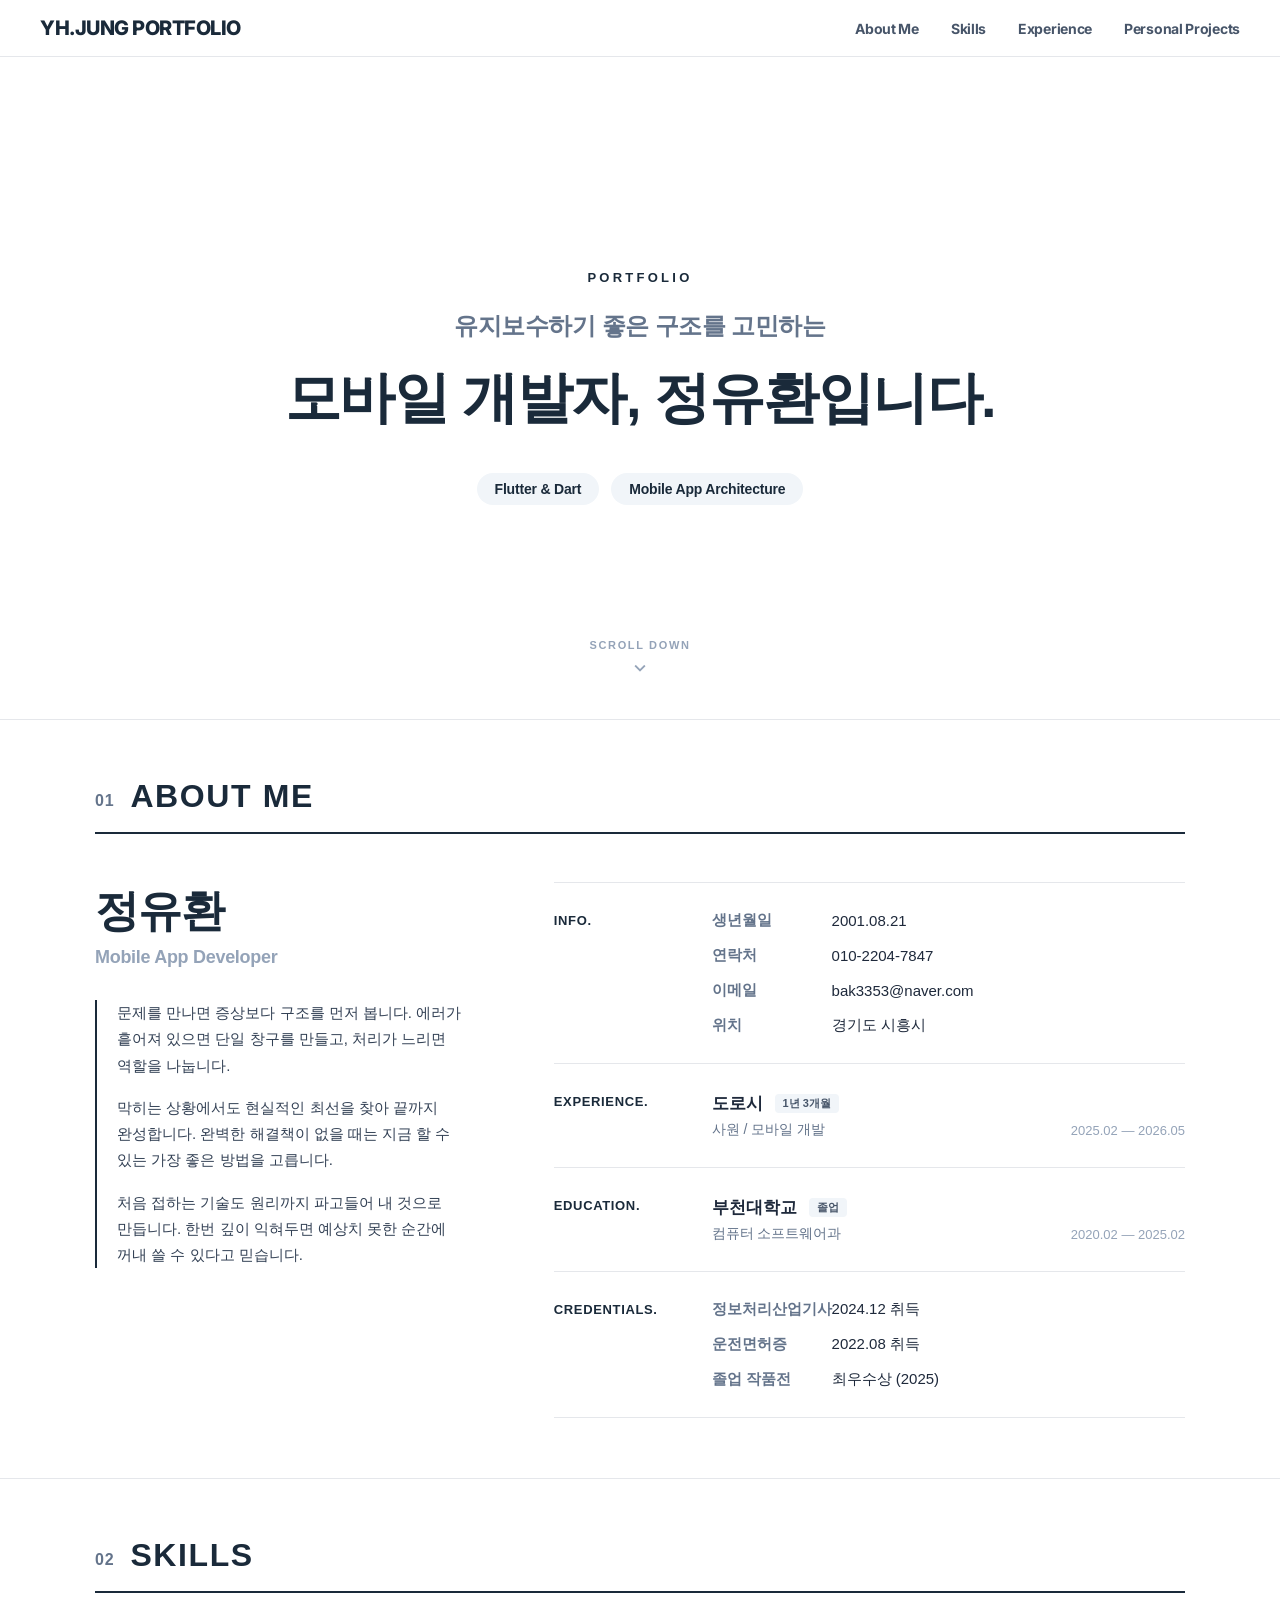
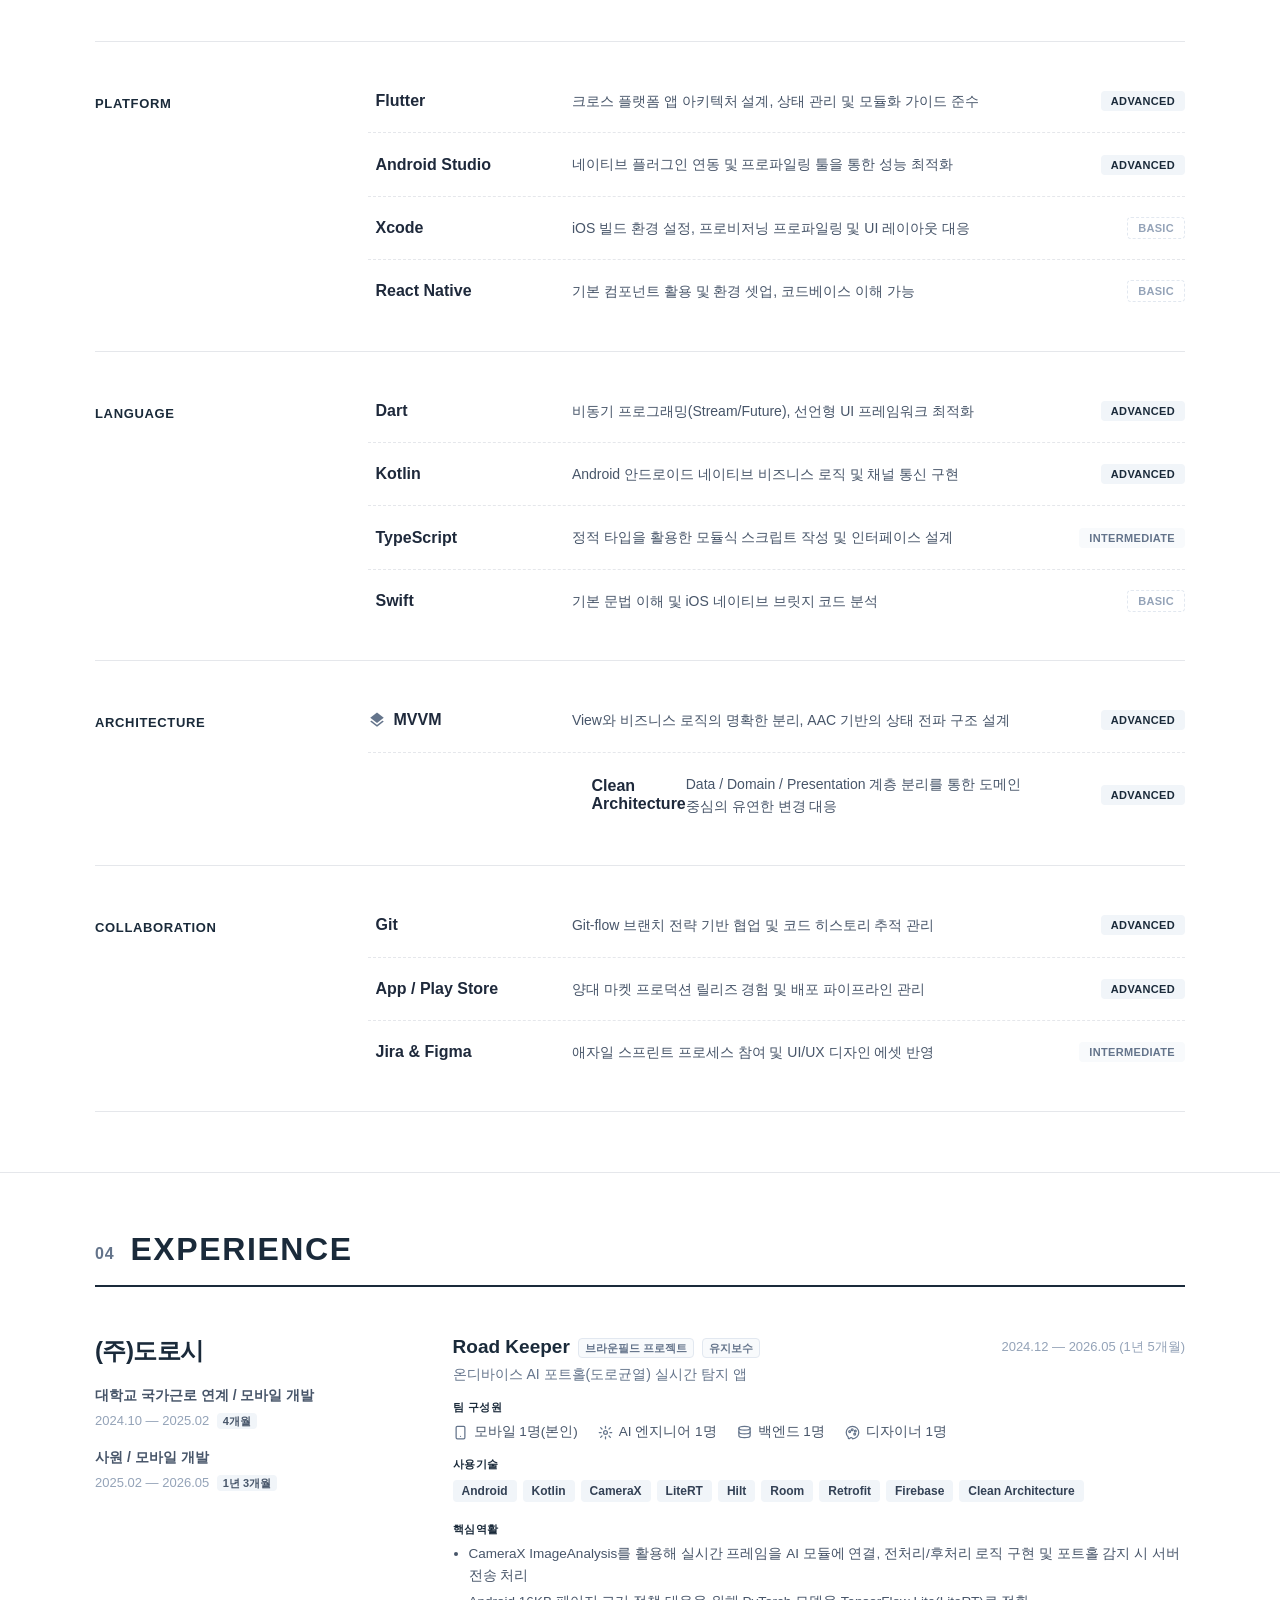
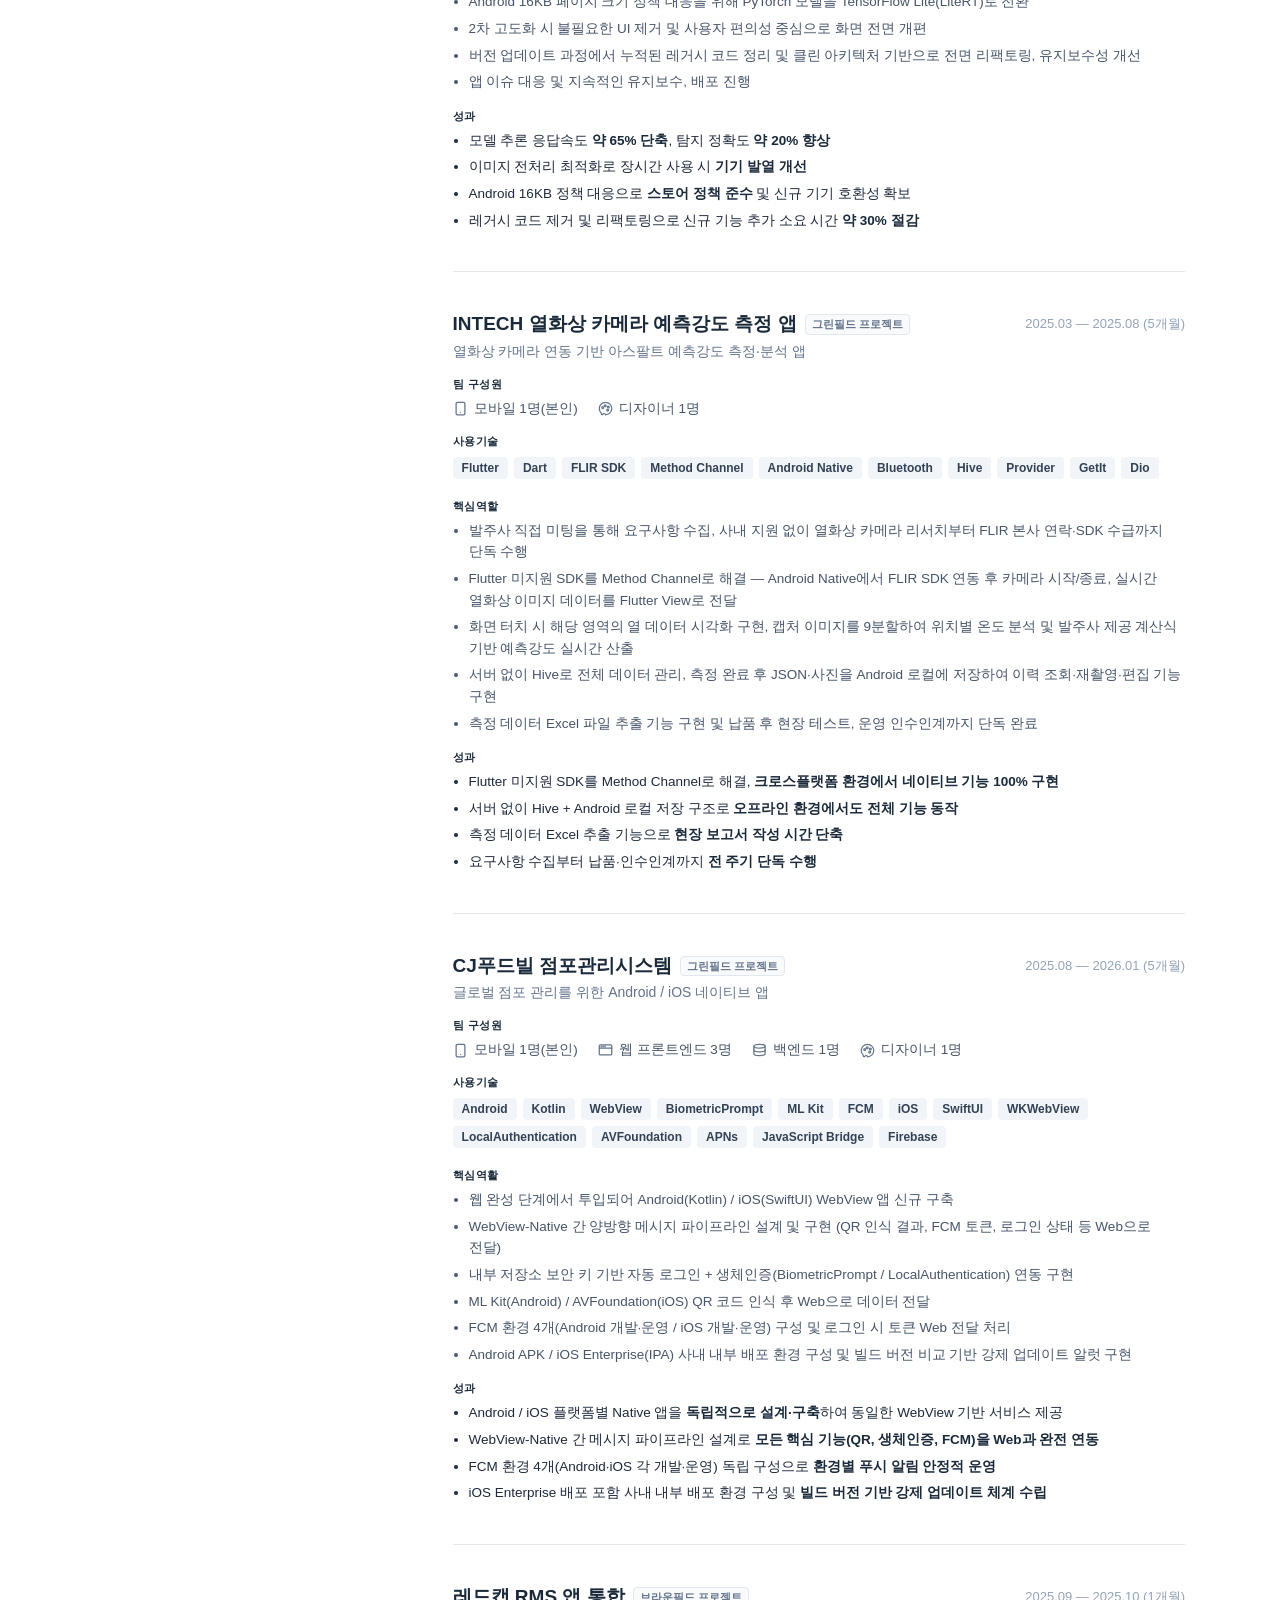
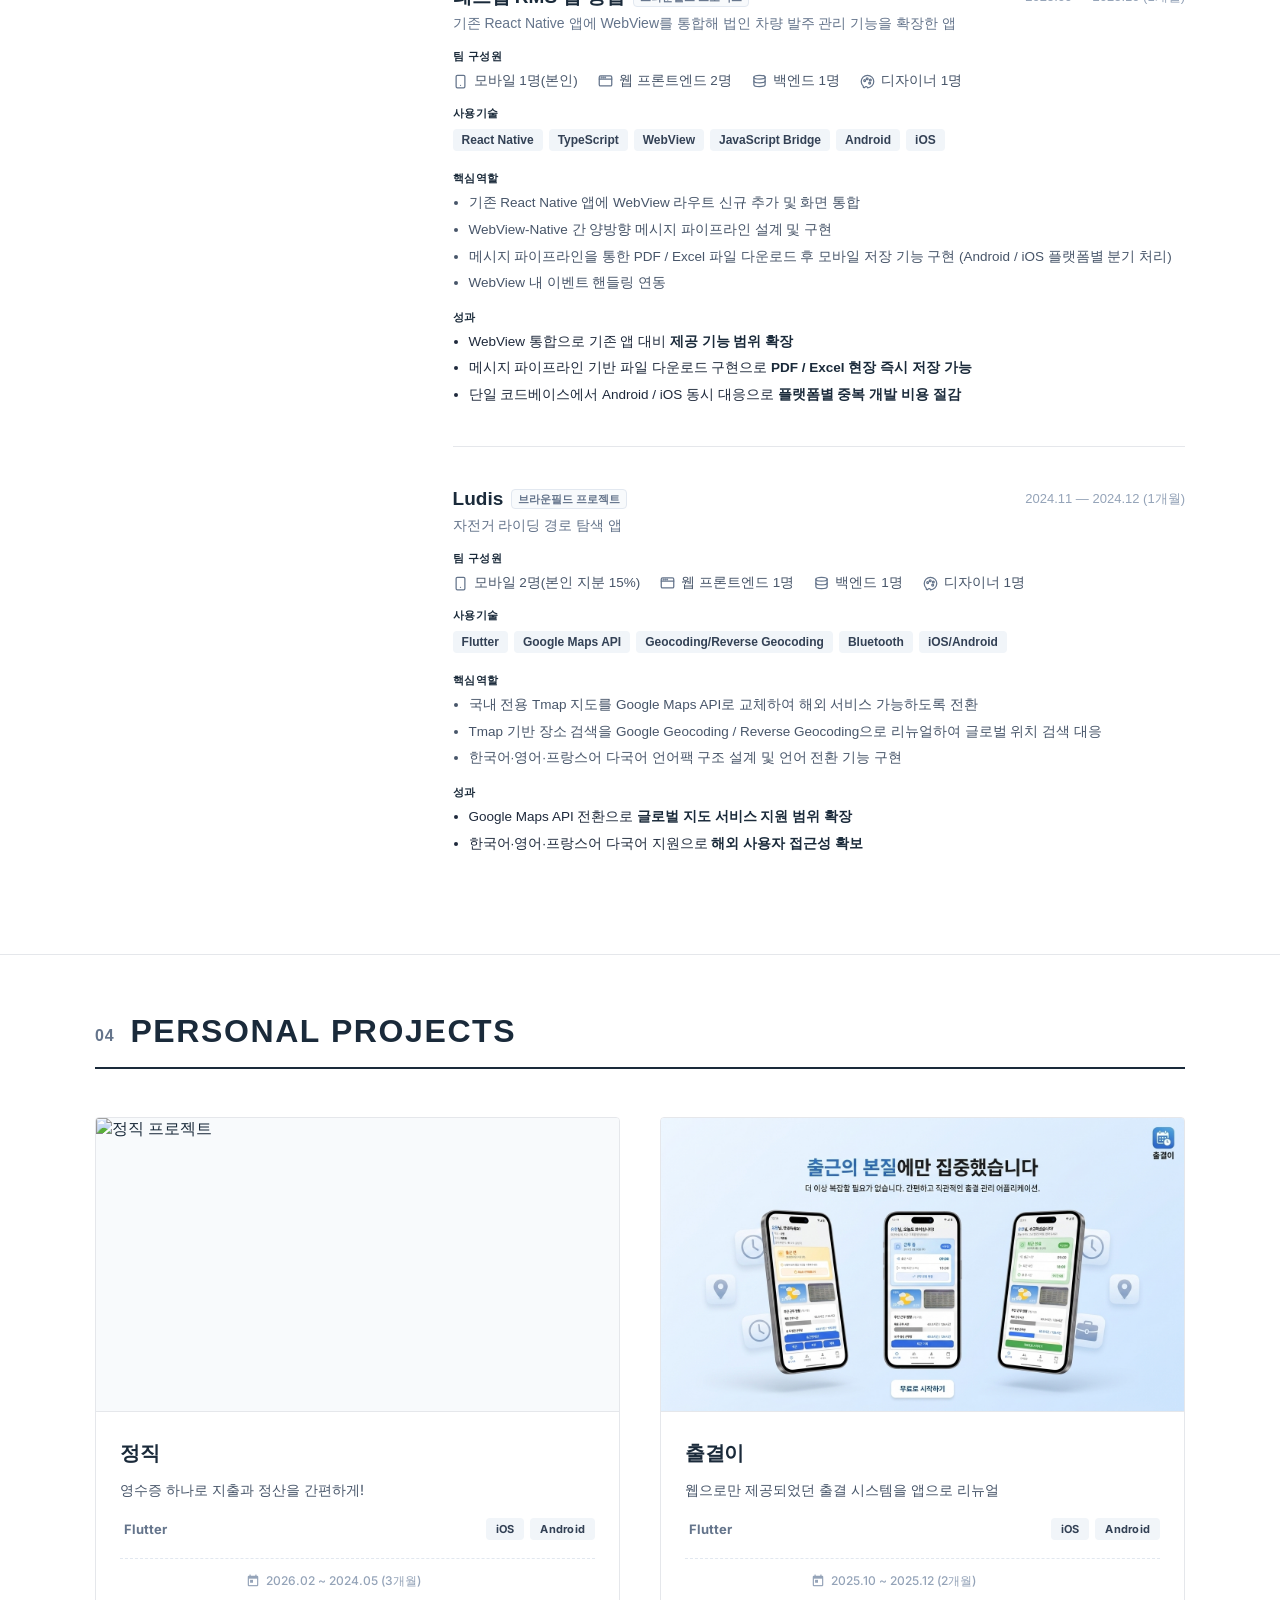
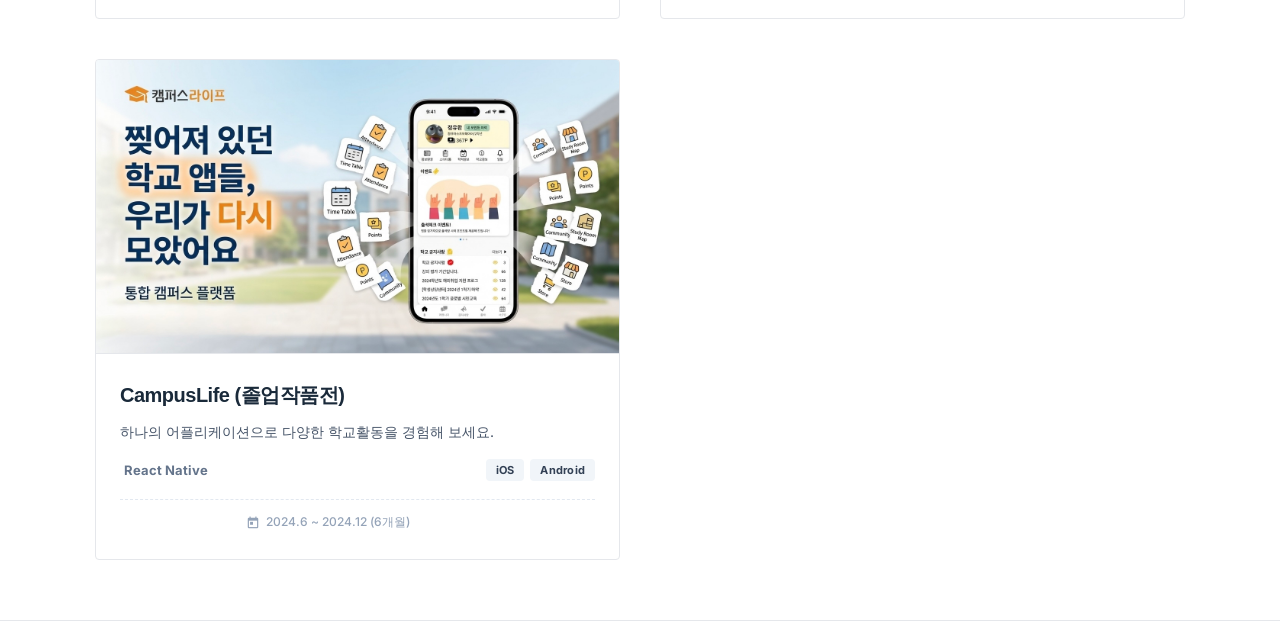
==== commit 81ba5c48: "feat: Campus_Life 섹션 추가" ====
--- a/index.html
+++ b/index.html
@@ -761,6 +761,31 @@
                 </div>
               </div>
             </div>
+
+            <div class="project-card" data-modal="modal3">
+              <div class="project-img-wrap">
+                <img src="assets/campus_life/campus_life_main.jpeg" alt="학교 통합 어플리케이션">
+              </div>
+              <div class="project-info">
+                <div class="project-name">CampusLife (졸업작품전)</div>
+                <div class="project-desc">하나의 어플리케이션으로 다양한 학교활동을 경험해 보세요.</div>
+                <div class="project-footer">
+                  <div class="project-platform">
+                    <i class="devicon-react-original colored"></i>
+                    React Native
+                  </div>
+                  <div class="project-tags">
+                    <span class="project-tag">iOS</span>
+                    <span class="project-tag">Android</span>
+                  </div>
+                </div>
+                <div class="project-duration">
+                  <span class="material-icons">calendar_today</span>
+                  2024.6 ~ 2024.12 (6개월)
+                </div>
+              </div>
+            </div>
+
           </div>
         </div>
       </div>
@@ -2272,6 +2297,846 @@
     </div>
   </div>
 
+  <!-- ============================================================
+       MODAL — Campus_Life
+  ============================================================ -->
+  <div class="modal-overlay" id="modal3" onclick="closeModal('modal3')">
+    <div class="modal-box" onclick="event.stopPropagation()">
+      <button class="modal-close" onclick="closeModal('modal3')">
+        <span class="material-icons">close</span>
+      </button>
+      <div class="modal-content">
+        <div class="modal-project-header">
+          <div class="modal-project-title-row">
+            <h2 class="modal-project-name">Campus Life</h2>
+            <div class="modal-title-btns">
+              <a href="https://github.com/youhwanJung/attendnace-public" target="_blank" class="modal-github-btn">
+                <i class="devicon-github-original"></i>
+                GitHub
+              </a>
+              <span class="modal-award">
+                졸업작품전 최우수상
+              </span>
+            </div>
+          </div>
+          <p class="modal-project-subtitle">하나의 어플리케이션으로 다양한 학교활동을 경험해 보세요.</p>
+          <div class="modal-project-meta-row">
+            <span class="modal-meta-badge">
+              <span class="material-icons">calendar_today</span>
+              2024.6 ~ 2024.12 (6개월)
+            </span>
+            <span class="modal-meta-badge">
+              <span class="material-icons">group</span>
+              팀 프로젝트
+            </span>
+            <span class="modal-meta-badge">
+              <span class="material-icons">people</span>
+              팀장 1 (본인) · 팀원 2
+            </span>
+          </div>
+        </div>
+
+        <div class="modal-tabs">
+          <button class="modal-tab active" onclick="switchTab(this, 'tab-info')">
+            <span class="material-icons">info</span>
+            프로젝트 소개
+          </button>
+          <button class="modal-tab" onclick="switchTab(this, 'tab-trouble')">
+            <span class="material-icons">build</span>
+            트러블 슈팅
+          </button>
+          <button class="modal-tab" onclick="switchTab(this, 'tab-result')">
+            <span class="material-icons">school</span>
+            배운 점
+          </button>
+        </div>
+
+        <!-- Tab: 프로젝트 소개 -->
+        <div class="modal-tab-content active" id="tab-info">
+
+          <div class="modal-tech-section">
+            <div class="modal-section-title">
+              <span class="material-icons">description</span>
+              개요
+            </div>
+            <p class="modal-overview-text">
+              흩어져 있던 학교 생활 관련 어플리케이션들을 하나로 통합하기 위해 기획한 팀 프로젝트입니다.
+              학교 커뮤니티는 에브리타임, 출석은 별도의 출석 어플리케이션, 학사 정보는 학교 어플리케이션,
+              스터디룸 예약은 또 다른 어플리케이션으로 나뉘어 있어 매번 여러 앱을 오가야 했던 불편함에서 출발했습니다.
+              여기서 더 나아가 학생들이 학교생활에 더 적극적으로 참여할 수 있는 방법을 고민하다,
+              출석이나 활동 등 학교생활을 통해 포인트를 적립하고 이를 교내 상점에서 사용할 수 있게 함으로써
+              자연스럽게 동기를 부여하는 구조를 더했습니다.
+              결과적으로 흩어진 학교 앱들을 하나로 모으는 것을 넘어, 포인트 시스템으로 학생들이
+              더 즐겁게 학교생활을 이어갈 수 있도록 설계한 프로젝트입니다.
+            </p>
+          </div>
+
+          <div class="modal-tech-section">
+            <div class="modal-section-title">
+              <span class="material-icons">manage_accounts</span>
+              담당 역할
+            </div>
+            <ul class="modal-role-list">
+              <li class="modal-role-item"><span class="material-icons">chevron_right</span>팀장으로서 프로젝트 전반 리딩 및 일정 관리</li>
+              <li class="modal-role-item"><span class="material-icons">chevron_right</span>학교 생활 통합 + 포인트 시스템 서비스 기획
+              </li>
+              <li class="modal-role-item"><span class="material-icons">chevron_right</span>출석·학사정보·스터디룸 등 통합 화면 설계</li>
+              <li class="modal-role-item"><span class="material-icons">chevron_right</span>포인트 적립/사용 정책 기획</li>
+              <li class="modal-role-item"><span class="material-icons">chevron_right</span>화면 내비게이션 구조 설계</li>
+              <li class="modal-role-item"><span class="material-icons">chevron_right</span>전체 UI/UX 디자인 및 React Native
+                기반 화면 개발</li>
+              <li class="modal-role-item"><span class="material-icons">chevron_right</span>QR코드 기반 출석 기능 구현</li>
+              <li class="modal-role-item"><span class="material-icons">chevron_right</span>DB ERD 구조 설계</li>
+              <li class="modal-role-item"><span class="material-icons">chevron_right</span>졸업작품 발표 및 발표 대본 작성</li>
+            </ul>
+          </div>
+
+          <div class="modal-tech-section">
+            <div class="modal-section-title">
+              <span class="material-icons">star</span>
+              주요 기능
+            </div>
+            <div class="modal-feature-list">
+
+              <div class="modal-feature-item">
+                <span class="material-icons modal-feature-icon">badge</span>
+                <div>
+                  <div class="modal-feature-title">학적 · 학교 정보 확인</div>
+                  <div class="modal-feature-desc">학적 상태와 학교 공지, 학사 정보를 앱에서 바로 확인할 수 있습니다.</div>
+                </div>
+              </div>
+
+              <div class="modal-feature-item">
+                <span class="material-icons modal-feature-icon">person</span>
+                <div>
+                  <div class="modal-feature-title">개인정보 확인</div>
+                  <div class="modal-feature-desc">소속, 학과, 학번 등 개인 정보를 확인할 수 있습니다.</div>
+                </div>
+              </div>
+
+              <div class="modal-feature-item">
+                <span class="material-icons modal-feature-icon">calendar_today</span>
+                <div>
+                  <div class="modal-feature-title">시간표 관리</div>
+                  <div class="modal-feature-desc">시간표를 직접 수정하고 새로운 일정을 추가할 수 있습니다.</div>
+                </div>
+              </div>
+
+              <div class="modal-feature-item">
+                <span class="material-icons modal-feature-icon">qr_code_scanner</span>
+                <div>
+                  <div class="modal-feature-title">QR 출석</div>
+                  <div class="modal-feature-desc">QR코드를 스캔해 간편하게 출석을 처리할 수 있습니다.</div>
+                </div>
+              </div>
+
+              <div class="modal-feature-item">
+                <span class="material-icons modal-feature-icon">meeting_room</span>
+                <div>
+                  <div class="modal-feature-title">스터디룸 예약</div>
+                  <div class="modal-feature-desc">원하는 시간에 스터디룸을 예약하고 이용할 수 있습니다.</div>
+                </div>
+              </div>
+
+              <div class="modal-feature-item">
+                <span class="material-icons modal-feature-icon">groups</span>
+                <div>
+                  <div class="modal-feature-title">동아리 · 공모전 신청</div>
+                  <div class="modal-feature-desc">동아리 가입과 공모전 참가를 앱에서 바로 신청할 수 있습니다.</div>
+                </div>
+              </div>
+
+              <div class="modal-feature-item">
+                <span class="material-icons modal-feature-icon">notifications</span>
+                <div>
+                  <div class="modal-feature-title">알림</div>
+                  <div class="modal-feature-desc">학사 일정과 이벤트 등 주요 소식을 알림으로 받아볼 수 있습니다.</div>
+                </div>
+              </div>
+
+              <div class="modal-feature-item">
+                <span class="material-icons modal-feature-icon">forum</span>
+                <div>
+                  <div class="modal-feature-title">커뮤니티 · 공지사항</div>
+                  <div class="modal-feature-desc">게시글과 공지사항에 댓글, 대댓글을 남기며 소통할 수 있습니다.</div>
+                </div>
+              </div>
+
+              <div class="modal-feature-item">
+                <span class="material-icons modal-feature-icon">redeem</span>
+                <div>
+                  <div class="modal-feature-title">이벤트 · 포인트 상점</div>
+                  <div class="modal-feature-desc">이벤트에 참여하고 적립한 포인트로 상점을 이용할 수 있습니다.</div>
+                </div>
+              </div>
+
+              <div class="modal-feature-item">
+                <span class="material-icons modal-feature-icon">admin_panel_settings</span>
+                <div>
+                  <div class="modal-feature-title">관리자 기능</div>
+                  <div class="modal-feature-desc">포인트·경고·권한 부여, 공지·공모전·이벤트·상품 등록 및 신고 게시글 관리까지 운영 전반을 처리할 수 있습니다.</div>
+                </div>
+              </div>
+
+            </div>
+          </div>
+
+          <div class="modal-tech-section">
+            <div class="modal-section-title">
+              <span class="material-icons">terminal</span>
+              Tech Stack
+            </div>
+            <div class="modal-tech-grid">
+              <div class="modal-tech-category">
+                <div class="modal-tech-category-label">Language</div>
+                <div class="modal-tech-tags"><span class="modal-tech-tag">TypeScript</span></div>
+              </div>
+              <div class="modal-tech-category">
+                <div class="modal-tech-category-label">Framework</div>
+                <div class="modal-tech-tags">
+                  <span class="modal-tech-tag">React Native</span>
+                  <span class="modal-tech-tag">React</span>
+                </div>
+              </div>
+              <div class="modal-tech-category">
+                <div class="modal-tech-category-label">State Management</div>
+                <div class="modal-tech-tags"><span class="modal-tech-tag">Context API</span></div>
+              </div>
+              <div class="modal-tech-category">
+                <div class="modal-tech-category-label">Navigation</div>
+                <div class="modal-tech-tags"><span class="modal-tech-tag">React Navigation</span></div>
+              </div>
+              <div class="modal-tech-category">
+                <div class="modal-tech-category-label">UI / Styling</div>
+                <div class="modal-tech-tags">
+                  <span class="modal-tech-tag">NativeWind</span>
+                  <span class="modal-tech-tag">Tailwind CSS</span>
+                  <span class="modal-tech-tag">Gluestack UI</span>
+                  <span class="modal-tech-tag">React Native Paper</span>
+                </div>
+              </div>
+              <div class="modal-tech-category">
+                <div class="modal-tech-category-label">Animation</div>
+                <div class="modal-tech-tags">
+                  <span class="modal-tech-tag">Lottie</span>
+                  <span class="modal-tech-tag">Reanimated</span>
+                </div>
+              </div>
+              <div class="modal-tech-category">
+                <div class="modal-tech-category-label">Network</div>
+                <div class="modal-tech-tags"><span class="modal-tech-tag">Axios</span></div>
+              </div>
+              <div class="modal-tech-category">
+                <div class="modal-tech-category-label">Auth</div>
+                <div class="modal-tech-tags">
+                  <span class="modal-tech-tag">Firebase Auth</span>
+                  <span class="modal-tech-tag">Firestore</span>
+                </div>
+              </div>
+              <div class="modal-tech-category">
+                <div class="modal-tech-category-label">Server</div>
+                <div class="modal-tech-tags"><span class="modal-tech-tag">Express</span></div>
+              </div>
+              <div class="modal-tech-category">
+                <div class="modal-tech-category-label">Database</div>
+                <div class="modal-tech-tags"><span class="modal-tech-tag">MariaDB</span></div>
+              </div>
+              <div class="modal-tech-category">
+                <div class="modal-tech-category-label">QR / Camera</div>
+                <div class="modal-tech-tags">
+                  <span class="modal-tech-tag">Vision Camera</span>
+                  <span class="modal-tech-tag">Barcode Generator</span>
+                </div>
+              </div>
+              <div class="modal-tech-category">
+                <div class="modal-tech-category-label">Calendar / Schedule</div>
+                <div class="modal-tech-tags">
+                  <span class="modal-tech-tag">react-native-calendars</span>
+                  <span class="modal-tech-tag">date-fns</span>
+                </div>
+              </div>
+              <div class="modal-tech-category">
+                <div class="modal-tech-category-label">Map</div>
+                <div class="modal-tech-tags"><span class="modal-tech-tag">Naver Map</span></div>
+              </div>
+              <div class="modal-tech-category">
+                <div class="modal-tech-category-label">Payment</div>
+                <div class="modal-tech-tags"><span class="modal-tech-tag">Iamport</span></div>
+              </div>
+              <div class="modal-tech-category">
+                <div class="modal-tech-category-label">Monitoring</div>
+                <div class="modal-tech-tags"><span class="modal-tech-tag">New Relic</span></div>
+              </div>
+            </div>
+          </div>
+
+          <div class="modal-screenshot-section">
+            <div class="modal-section-title">
+              <span class="material-icons">photo_library</span>
+              Screenshots
+            </div>
+            <div class="modal-slides">
+              <div class="slide-track">
+                <img class="slide-img" src="assets/campus_life/campus_life_1.png" alt="스크린샷1">
+                <img class="slide-img" src="assets/campus_life/campus_life_2.png" alt="스크린샷2">
+                <img class="slide-img" src="assets/campus_life/campus_life_3.png" alt="스크린샷3">
+                <img class="slide-img" src="assets/campus_life/campus_life_4.png" alt="스크린샷4">
+                <img class="slide-img" src="assets/campus_life/campus_life_5.png" alt="스크린샷5">
+                <img class="slide-img" src="assets/campus_life/campus_life_6.png" alt="스크린샷6">
+                <img class="slide-img" src="assets/campus_life/campus_life_7.png" alt="스크린샷7">
+                <img class="slide-img" src="assets/campus_life/campus_life_8.png" alt="스크린샷8">
+                <img class="slide-img" src="assets/campus_life/campus_life_9.png" alt="스크린샷9">
+                <img class="slide-img" src="assets/campus_life/campus_life_10.png" alt="스크린샷10">
+                <img class="slide-img" src="assets/campus_life/campus_life_11.png" alt="스크린샷11">
+                <img class="slide-img" src="assets/campus_life/campus_life_12.png" alt="스크린샷12">
+              </div>
+            </div>
+          </div>
+
+          <div class="modal-trouble-link-wrap">
+            <button class="modal-trouble-link-btn"
+              onclick="switchTab(this.closest('.modal-content').querySelector('.modal-tab[onclick*=tab-trouble]'), 'tab-trouble'); this.closest('.modal-box').scrollTo({top: 0, behavior: 'smooth'})">
+              <span class="material-icons">build</span>
+              어떤 문제가 있었고, 어떻게 해결했을까?
+              <span class="material-icons">arrow_forward</span>
+            </button>
+          </div>
+
+        </div>
+
+        <!-- Tab: 트러블 슈팅 -->
+        <div class="modal-tab-content" id="tab-trouble">
+          <div class="modal-trouble-section">
+            <div class="trouble-list">
+
+              <div class="trouble-item">
+                <div class="trouble-header">
+                  <span class="trouble-num">01</span>
+                  <div class="trouble-title">상세 화면 진입 시 하단 탭 바가 콘텐츠를 가림 -> 포커스 라우트 감지로 탭 바 동적 제어</div>
+                </div>
+                <div class="trouble-body">
+                  <div class="trouble-timeline">
+                    <div class="timeline-step">
+                      <div class="timeline-dot"></div>
+                      <div class="timeline-line"></div>
+                      <div class="timeline-content">
+                        <div class="trouble-label problem">문제 상황</div>
+                        <p class="trouble-text">
+                          앱은 화면 하단에 떠 있는(absolute, 둥근 모서리) 커스텀 바텀 탭 바를 사용합니다.
+                          그런데 홈 탭에서 학적정보, 알람 확인, 게시글 상세 같은 하위 화면으로 들어가면,
+                          그 화면들 위에도 하단 탭 바가 그대로 떠 있어서 본문 내용과 버튼을 가리는 문제가
+                          있었습니다. 탭 바는 첫 화면(목록)에서만 보여야 하는데, 같은 스택 안에서 push된
+                          상세 화면에서도 계속 노출되는 상황이었습니다.
+                        </p>
+                      </div>
+                    </div>
+                    <div class="timeline-step">
+                      <div class="timeline-dot"></div>
+                      <div class="timeline-line"></div>
+                      <div class="timeline-content">
+                        <div class="trouble-label cause">원인 분석</div>
+                        <p class="trouble-text">
+                          React Navigation에서 바텀 탭 바는 "탭에 연결된 스택" 전체에 적용됩니다.
+                          즉 홈 탭 안의 Stack Navigator에 상세 화면들을 같이 등록해두면, 그 스택 안에서
+                          아무리 화면을 push해도 부모인 탭 네비게이터 입장에서는 여전히 "홈 탭"에 머물러
+                          있는 것이라 탭 바가 사라지지 않았습니다. 탭 바의 노출 여부가 "현재 탭"이 아니라
+                          "현재 스택 안에서 실제로 어떤 화면을 보고 있는지"에 따라 결정되어야 한다는 것이
+                          핵심이었습니다.
+                        </p>
+                      </div>
+                    </div>
+                    <div class="timeline-step">
+                      <div class="timeline-dot"></div>
+                      <div class="timeline-line"></div>
+                      <div class="timeline-content">
+                        <div class="trouble-label solution">해결 방법</div>
+                        <p class="trouble-text">
+                          두 가지 전략을 함께 적용했습니다. 첫째, 각 스택 네비게이터에서
+                          <code>getFocusedRouteNameFromRoute</code>로 현재 포커스된 화면 이름을 읽어와,
+                          <code>useLayoutEffect</code> 안에서 첫 화면(예: MainScreen)일 때만 탭 바 스타일을
+                          정상 노출하고, 그 외 하위 화면에서는 <code>tabBarStyle: &#123; display: 'none' &#125;</code>로
+                          숨기도록 동적으로 제어했습니다. 둘째, 게시물 작성/수정/상세처럼 탭 바가 절대
+                          보이면 안 되는 화면은 탭 스택이 아니라 최상위 <code>RootStack</code>으로 분리해서,
+                          구조적으로 탭 바 영향권 밖에 두었습니다.
+                        </p>
+                      </div>
+                    </div>
+                    <div class="timeline-step last">
+                      <div class="timeline-dot"></div>
+                      <div class="timeline-content">
+                        <div class="trouble-label result">결과 & 배운 점</div>
+                        <p class="trouble-text">
+                          목록 화면에서는 하단 탭 바가 떠 있고, 상세 화면으로 들어가면 탭 바가 자연스럽게
+                          사라져 콘텐츠를 가리지 않는 의도한 UX를 완성했습니다.<br><br>
+                          탭 바의 노출 여부는 "어떤 탭인지"가 아니라 "스택 안에서 실제로 보고 있는 화면이
+                          무엇인지"로 판단해야 한다는 것을 배웠습니다. 또한 모든 화면을 탭 스택에 욱여넣기보다,
+                          탭 바가 필요 없는 화면은 RootStack으로 분리하는 식으로 네비게이터 계층을 설계하면
+                          UI 제어가 훨씬 단순해진다는 것도 체감했습니다.
+                        </p>
+                      </div>
+                    </div>
+                  </div>
+                </div>
+              </div>
+
+              <div class="trouble-item">
+                <div class="trouble-header">
+                  <span class="trouble-num">02</span>
+                  <div class="trouble-title">메인 화면 진입 때마다 로딩이 느림 -> 독립 API 병렬 호출로 응답 시간 단축</div>
+                </div>
+                <div class="trouble-body">
+                  <div class="trouble-timeline">
+                    <div class="timeline-step">
+                      <div class="timeline-dot"></div>
+                      <div class="timeline-line"></div>
+                      <div class="timeline-content">
+                        <div class="trouble-label problem">문제 상황</div>
+                        <p class="trouble-text">
+                          메인 화면은 프로필, 포인트, 알림 수, 학교/학과 공지사항, 인기글, 공모전, 이벤트 등
+                          한 화면에서 보여줄 데이터가 매우 많았습니다. 그런데 화면에 처음 들어오거나 상세 화면에서
+                          뒤로 돌아올 때마다 데이터가 모두 채워지기까지 눈에 띄게 시간이 걸렸고, 화면이 비어 있다가
+                          한참 뒤에 한 번에 그려지는 느낌이라 사용자 입장에서 앱이 느리고 답답하게 느껴졌습니다.
+                        </p>
+                      </div>
+                    </div>
+                    <div class="timeline-step">
+                      <div class="timeline-dot"></div>
+                      <div class="timeline-line"></div>
+                      <div class="timeline-content">
+                        <div class="trouble-label cause">원인 분석</div>
+                        <p class="trouble-text">
+                          화면이 포커스될 때 실행되는 <code>useFocusEffect</code> 안에서, 서로 의존 관계가 전혀 없는
+                          8개의 API(공지사항, 인기글, 포인트, 알림 수, 이벤트 등)를 <code>await</code>로 하나씩
+                          순차 호출하고 있었던 것이 원인이었습니다. 각 요청이 앞 요청이 끝나야 시작되다 보니 전체
+                          로딩 시간이 모든 요청 시간의 "합"이 되어버렸고, 게다가 <code>useFocusEffect</code> 특성상
+                          상세 화면에서 돌아올 때마다 이 8개를 전부 다시 요청하면서 지연이 반복됐습니다.
+                        </p>
+                      </div>
+                    </div>
+                    <div class="timeline-step">
+                      <div class="timeline-dot"></div>
+                      <div class="timeline-line"></div>
+                      <div class="timeline-content">
+                        <div class="trouble-label solution">해결 방법</div>
+                        <p class="trouble-text">
+                          서로 독립적인 요청들은 순서를 기다릴 이유가 없다는 점에 착안해, 순차 <code>await</code>를
+                          <code>Promise.all</code>로 묶어 동시에 병렬 요청하도록 바꿨습니다. 이렇게 하면 전체 로딩
+                          시간이 모든 요청 시간의 "합"이 아니라 "가장 느린 한 요청" 수준으로 줄어듭니다. 또한 이벤트마다
+                          이미지를 따로 받아오던 부분(N+1 형태)도 <code>Promise.all</code>로 한 번에 병렬 처리하여,
+                          이벤트가 늘어나도 로딩 시간이 비례해서 늘어나지 않도록 했습니다.
+                        </p>
+                      </div>
+                    </div>
+                    <div class="timeline-step last">
+                      <div class="timeline-dot"></div>
+                      <div class="timeline-content">
+                        <div class="trouble-label result">결과 & 배운 점</div>
+                        <p class="trouble-text">
+                          여러 데이터를 한 화면에 모아 보여주면서도, 메인 화면 진입 시 체감 로딩 시간을 크게 줄여
+                          데이터가 거의 동시에 채워지도록 개선할 수 있었습니다.<br><br>
+                          비동기 처리에서 <code>await</code>를 순서대로 늘어놓으면 "병렬로 처리할 수 있는 일까지
+                          직렬로 기다리게 된다"는 것을 직접 체감했습니다. 요청 간에 의존 관계가 있는지 먼저 따져보고,
+                          독립적인 요청은 <code>Promise.all</code>로 묶는 습관이 성능에 큰 차이를 만든다는 것을 배웠습니다.
+                        </p>
+                      </div>
+                    </div>
+                  </div>
+                </div>
+              </div>
+
+              <div class="trouble-item">
+                <div class="trouble-header">
+                  <span class="trouble-num">04</span>
+                  <div class="trouble-title">고정된 QR코드 -> 시간 기반 동적 토큰으로 대리출석 방지</div>
+                </div>
+                <div class="trouble-body">
+                  <div class="trouble-timeline">
+                    <div class="timeline-step">
+                      <div class="timeline-dot"></div>
+                      <div class="timeline-line"></div>
+                      <div class="timeline-content">
+                        <div class="trouble-label problem">문제 상황</div>
+                        <p class="trouble-text">
+                          QR 출석은 강의실에 띄워둔 QR을 학생이 카메라로 스캔하는 방식인데, QR 값이 고정된
+                          문자열이라면 한 번 스캔된 QR 화면을 캡처해서 다른 학생에게 공유할 경우 강의실에
+                          있지 않아도 출석 처리가 가능해지는 대리출석 위험이 있었습니다.
+                        </p>
+                      </div>
+                    </div>
+                    <div class="timeline-step">
+                      <div class="timeline-dot"></div>
+                      <div class="timeline-line"></div>
+                      <div class="timeline-content">
+                        <div class="trouble-label cause">원인 분석</div>
+                        <p class="trouble-text">
+                          QR 값 자체가 정적이다 보니, 스캔 시점이 언제인지 구분할 방법이 없었습니다.
+                          단순히 강의명만 일치하면 통과시키는 문자열 매칭으로는 같은 QR을 시간이 지나도
+                          계속 재사용할 수 있다는 게 근본 원인이었습니다.
+                        </p>
+                      </div>
+                    </div>
+                    <div class="timeline-step">
+                      <div class="timeline-dot"></div>
+                      <div class="timeline-line"></div>
+                      <div class="timeline-content">
+                        <div class="trouble-label solution">해결 방법</div>
+                        <p class="trouble-text">
+                          QR 코드 값에 강의명과 생성 시점의 타임스탬프를 함께 담아
+                          <code>CampusLife_{lecture_name}_{timestamp}</code> 형태로 만들었습니다.
+                          스캔 시 <code>isValidQRCode</code> 함수에서 prefix로 강의명을 먼저 검증하고,
+                          QR에 담긴 타임스탬프와 현재 시각의 차이를 계산해 <code>timeLimit</code> 이내에
+                          생성된 QR만 유효 처리하도록 했습니다. QR이 일정 주기로 갱신된다는 전제 하에,
+                          캡처해둔 과거 QR은 시간이 지나면 자동으로 무효화됩니다.
+                        </p>
+                      </div>
+                    </div>
+                    <div class="timeline-step last">
+                      <div class="timeline-dot"></div>
+                      <div class="timeline-content">
+                        <div class="trouble-label result">결과 & 배운 점</div>
+                        <p class="trouble-text">
+                          정적인 QR을 시간 기반 동적 토큰처럼 동작하게 만들어, 캡처/재사용을 통한
+                          대리출석 가능성을 크게 줄였습니다.<br><br>
+                          보안이 필요한 기능은 "무엇을 스캔했는지"뿐 아니라 "언제 스캔했는지"까지
+                          같이 검증해야 한다는 걸 배웠고, 이후 시간 기반 검증을 설계할 때
+                          허용 시간 범위를 얼마로 잡아야 사용성과 보안 사이 균형이 맞는지
+                          고민하는 기준이 되었습니다.
+                        </p>
+                      </div>
+                    </div>
+                  </div>
+                </div>
+              </div>
+
+              <div class="trouble-item">
+                <div class="trouble-header">
+                  <span class="trouble-num">04</span>
+                  <div class="trouble-title">서버 지연 시 요청이 무한 대기 -> AbortController로 타임아웃을 직접 구현</div>
+                </div>
+                <div class="trouble-body">
+                  <div class="trouble-timeline">
+                    <div class="timeline-step">
+                      <div class="timeline-dot"></div>
+                      <div class="timeline-line"></div>
+                      <div class="timeline-content">
+                        <div class="trouble-label problem">문제 상황</div>
+                        <p class="trouble-text">
+                          친구코드 이벤트에서는 코드를 등록하면 친구에게 알림 전송, 포인트 적립, 포인트 이력 기록
+                          같은 여러 부가 요청이 연달아 실행됩니다. 그런데 특정 서버 요청의 응답이 느리거나 오지
+                          않을 때, 앱이 그 요청을 무한정 기다리며 다음 단계로 넘어가지 못하고 멈춘 것처럼 보이는
+                          문제가 있었습니다. 사용자는 등록이 됐는지 안 됐는지 알 수 없는 상태로 방치됐습니다.
+                        </p>
+                      </div>
+                    </div>
+                    <div class="timeline-step">
+                      <div class="timeline-dot"></div>
+                      <div class="timeline-line"></div>
+                      <div class="timeline-content">
+                        <div class="trouble-label cause">원인 분석</div>
+                        <p class="trouble-text">
+                          기본 <code>fetch</code>에는 타임아웃 개념이 없어, 서버가 응답을 늦게 주거나 응답하지
+                          않으면 요청이 끝나지 않고 계속 대기 상태에 머무릅니다. 알림 전송처럼 "꼭 성공하지 않아도
+                          되는" 보조 요청까지 메인 흐름을 붙잡고 있다 보니, 한 요청의 지연이 전체 등록 과정을
+                          멈추게 만드는 구조였습니다.
+                        </p>
+                      </div>
+                    </div>
+                    <div class="timeline-step">
+                      <div class="timeline-dot"></div>
+                      <div class="timeline-line"></div>
+                      <div class="timeline-content">
+                        <div class="trouble-label solution">해결 방법</div>
+                        <p class="trouble-text">
+                          <code>AbortController</code>와 <code>setTimeout</code>을 함께 사용해 요청별로 타임아웃을
+                          직접 구현했습니다. 요청을 보낼 때 일정 시간(중요 요청 5초, 보조 알림 요청 2초) 뒤에
+                          <code>controller.abort()</code>가 호출되도록 예약하고, <code>fetch</code>에
+                          <code>signal</code>로 연결했습니다. 요청이 정상 완료되면 <code>clearTimeout</code>으로
+                          예약을 해제하고, 시간 초과로 중단된 경우 발생하는 <code>AbortError</code>는 흐름을 깨지
+                          않도록 별도로 구분해 처리했습니다. 이로써 느린 보조 요청이 전체 등록 과정을 막지 않게 했습니다.
+                        </p>
+                      </div>
+                    </div>
+                    <div class="timeline-step last">
+                      <div class="timeline-dot"></div>
+                      <div class="timeline-content">
+                        <div class="trouble-label result">결과 & 배운 점</div>
+                        <p class="trouble-text">
+                          서버 응답이 늦어져도 정해진 시간이 지나면 요청을 스스로 중단하고 다음 단계로 넘어가도록
+                          만들어, 앱이 멈춘 것처럼 보이는 현상을 없앴습니다.<br><br>
+                          <code>fetch</code>에는 타임아웃이 없다는 점, 그리고 네트워크는 항상 "느리거나 실패할 수
+                          있다"는 전제로 설계해야 한다는 것을 배웠습니다. 특히 부가적인 요청은 실패하거나 중단되더라도
+                          핵심 기능 흐름을 막지 않도록 분리해 두는 것이 안정적인 UX로 이어진다는 것을 체감했습니다.
+                        </p>
+                      </div>
+                    </div>
+                  </div>
+                </div>
+              </div>
+
+              <div class="trouble-item">
+                <div class="trouble-header">
+                  <span class="trouble-num">05</span>
+                  <div class="trouble-title">일정 시간 후 모든 DB 요청이 멈춤 -> 커넥션 풀 누수 차단으로 안정화</div>
+                </div>
+                <div class="trouble-body">
+                  <div class="trouble-timeline">
+                    <div class="timeline-step">
+                      <div class="timeline-dot"></div>
+                      <div class="timeline-line"></div>
+                      <div class="timeline-content">
+                        <div class="trouble-label problem">문제 상황</div>
+                        <p class="trouble-text">
+                          앱을 어느 정도 사용하다 보면, 멀쩡히 동작하던 서버가 갑자기 모든 데이터 요청에 응답하지
+                          않고 멈추는 현상이 발생했습니다. 게시글 목록, 출석, 포인트 등 어떤 기능을 호출해도
+                          응답이 돌아오지 않았고, 서버를 재시작하면 잠시 정상으로 돌아왔다가 시간이 지나면 다시
+                          같은 증상이 반복됐습니다.
+                        </p>
+                      </div>
+                    </div>
+                    <div class="timeline-step">
+                      <div class="timeline-dot"></div>
+                      <div class="timeline-line"></div>
+                      <div class="timeline-content">
+                        <div class="trouble-label cause">원인 분석</div>
+                        <p class="trouble-text">
+                          서버는 매 요청마다 DB 커넥션 풀(<code>connectionLimit: 10</code>)에서 커넥션을 하나씩
+                          빌려 쿼리를 실행하는 구조였습니다. 그런데 쿼리 도중 에러가 나거나 특정 경로에서 커넥션을
+                          반환(<code>release</code>)하지 않으면, 그 커넥션이 풀로 돌아오지 않고 계속 점유된
+                          상태로 남았습니다. 이렇게 반환되지 않은 커넥션이 쌓여 결국 10개를 모두 소진하면, 이후의
+                          모든 요청은 빈 커넥션이 생기기만 무한정 기다리며 멈춰버리는 것이 원인이었습니다.
+                        </p>
+                      </div>
+                    </div>
+                    <div class="timeline-step">
+                      <div class="timeline-dot"></div>
+                      <div class="timeline-line"></div>
+                      <div class="timeline-content">
+                        <div class="trouble-label solution">해결 방법</div>
+                        <p class="trouble-text">
+                          모든 DB 접근 함수를 <code>try / catch / finally</code> 구조로 통일하고, 성공하든
+                          예외가 발생하든 항상 <code>finally</code> 블록에서 <code>if (conn) conn.release()</code>로
+                          커넥션을 풀에 되돌려주도록 규칙을 강제했습니다. 즉 "커넥션을 빌리면 어떤 경로로 끝나도
+                          반드시 반환한다"를 모든 쿼리 함수에 동일하게 적용해 누수 지점을 원천적으로 없앴습니다.
+                          더불어 모든 쿼리는 문자열을 직접 이어 붙이지 않고 <code>?</code> 파라미터 바인딩으로
+                          값을 전달하도록 해, SQL 인젝션 위험까지 함께 차단했습니다.
+                        </p>
+                      </div>
+                    </div>
+                    <div class="timeline-step last">
+                      <div class="timeline-dot"></div>
+                      <div class="timeline-content">
+                        <div class="trouble-label result">결과 & 배운 점</div>
+                        <p class="trouble-text">
+                          커넥션이 항상 제때 반환되도록 만든 뒤로는, 장시간 사용해도 서버가 멈추는 현상 없이
+                          안정적으로 요청을 처리할 수 있게 되었습니다.<br><br>
+                          한정된 자원(커넥션 풀)은 "빌리는 코드"보다 "돌려주는 코드"가 더 중요하다는 것을 배웠습니다.
+                          특히 예외 상황에서도 자원이 반드시 해제되도록 <code>finally</code>로 보장하는 패턴을 일관되게
+                          적용하는 것이, 당장 눈에 보이지 않지만 운영 중에 치명적인 장애를 막는 핵심이라는 것을
+                          체감했습니다.
+                        </p>
+                      </div>
+                    </div>
+                  </div>
+                </div>
+              </div>
+
+            </div>
+          </div>
+
+          <div class="modal-trouble-link-wrap">
+            <button class="modal-trouble-link-btn"
+              onclick="switchTab(this.closest('.modal-content').querySelector('.modal-tab[onclick*=tab-result]'), 'tab-result'); this.closest('.modal-box').scrollTo({top: 0, behavior: 'smooth'})">
+              <span class="material-icons">school</span>
+              어떤 것들을 배웠을까?
+              <span class="material-icons">arrow_forward</span>
+            </button>
+          </div>
+        </div>
+
+        <!-- Tab: 배운 점 -->
+        <div class="modal-tab-content" id="tab-result">
+          <div class="modal-section-title">
+            <span class="material-icons">school</span>
+            배운 점
+          </div>
+          <div class="modal-learn-section">
+            <ul class="modal-learn-list">
+
+              <li class="modal-learn-item">
+                <span class="material-icons">chevron_right</span>
+                <div>
+                  <div class="learn-item-title">React Native(TS) 앱과 Express + MariaDB 백엔드를 혼자 풀스택으로 설계·구현해봄</div>
+                  <div class="learn-item-desc">프론트(앱 화면)부터 API 엔드포인트와 50여 개의 DB 접근 함수를 가진
+                    Express 서버, MariaDB 스키마까지 직접 만들며 출결·커뮤니티·이벤트·포인트상점·학적·시간표 등 다수 도메인을 하나의
+                    앱으로 통합해본 경험을 쌓음</div>
+                </div>
+              </li>
+
+              <li class="modal-learn-item">
+                <span class="material-icons">chevron_right</span>
+                <div>
+                  <div class="learn-item-title">서버 응답 DTO와 화면용 도메인 모델을 Mapper 단계로 분리하는 구조를 익힘</div>
+                  <div class="learn-item-desc">API 명세가 명확하지 않아 서버 응답을 그대로 받는 DTO와, 화면에서 쓰기 좋은 도메인 모델을 분리.
+                    강의 배열을 학년·학기별 시간표로 그룹핑하거나, 전공/교양 학점·평점(GPA)으로 집계하는 가공을 Mapper에서 처리해
+                    서버 응답 형식이 바뀌어도 변환부만 손보면 됨
+                  </div>
+                </div>
+              </li>
+
+              <li class="modal-learn-item">
+                <span class="material-icons">chevron_right</span>
+                <div>
+                  <div class="learn-item-title">React Navigation의 다중 중첩 네비게이터 구조를 직접 설계해봄</div>
+                  <div class="learn-item-desc">BottomTab → Stack 깊은 중첩을 구성하고,
+                    getFocusedRouteNameFromRoute로 현재 화면을 감지해 상세 화면 진입 시 하단 탭바를 동적으로 숨김 처리.
+                    탭바가 없어야 하는 글쓰기/상세 화면은 RootStack 용 탭 네비게이터를 별도로 분기</div>
+                </div>
+              </li>
+
+              <li class="modal-learn-item">
+                <span class="material-icons">chevron_right</span>
+                <div>
+                  <div class="learn-item-title">단일 테이블 기반의 폴리모픽(다형) 알림 시스템을 설계·구현해봄</div>
+                  <div class="learn-item-desc">하나의 aram 테이블로 좋아요·공지·이벤트·신고·동아리신청·친구코드 등
+                    성격이 다른 알림을 통합 관리. SQL에서는 target_type별 조건부 LEFT JOIN으로 각 알림이 가리키는 대상 제목을 한 번에
+                    조인하고, 클라이언트(AlarmDialogScreen)에서는 target_type에 따라 화면을 분기. 외부 푸시(FCM) 없이
+                    DB 기반 인앱 알림으로 전체 흐름을 구성</div>
+                </div>
+              </li>
+
+              <li class="modal-learn-item">
+                <span class="material-icons">chevron_right</span>
+                <div>
+                  <div class="learn-item-title">MariaDB 커넥션 풀 관리 방식을 체득함</div>
+                  <div class="learn-item-desc">connectionLimit 10인 풀에서 커넥션을 빌린 뒤, 성공·실패와 무관하게 finally에서 항상 release하도록
+                    모든 쿼리 함수를 통일해 커넥션 누수로 인한 풀 고갈을 방지. 쿼리는 문자열 결합 대신 ? 파라미터 바인딩으로 작성해
+                    SQL 인젝션 위험까지 함께 차단</div>
+                </div>
+              </li>
+
+              <li class="modal-learn-item">
+                <span class="material-icons">chevron_right</span>
+                <div>
+                  <div class="learn-item-title">반복·대량 작업을 처리하는 법을 익힘</div>
+                  <div class="learn-item-desc">WHILE 루프로 동일 쿠폰을 N개 일괄 생성(example_while)하고, 게시글·이벤트 사진/투표 항목을 JSON 배열로 받아
+                    한 번에 INSERT(RegisterPostPhoto·RegisterEventPhoto 등)하며, 참여자 전체에게 공지를 브로드캐스트(SendEventNotification)하거나
+                    관리자 전원에게 신고 알림을 발송(InsertIntoAramForAdminUsers)하는 작업을 프로시저로 캡슐화</div>
+                </div>
+              </li>
+
+              <li class="modal-learn-item">
+                <span class="material-icons">chevron_right</span>
+                <div>
+                  <div class="learn-item-title">Multer 디스크 스토리지 파이프라인을 구성해봄</div>
+                  <div class="learn-item-desc">클라이언트의 FormData(단일/최대 10장)를 받아 타임스탬프 파일명으로 저장하고 express.static으로 다시 서빙.
+                    이벤트 참여 사진은 파일명에 user_id·event_id를 함께 넣어 파싱해 어떤 사용자·이벤트의 사진인지
+                    DB에 매핑하는 방식까지 설계</div>
+                </div>
+              </li>
+
+              <li class="modal-learn-item">
+                <span class="material-icons">chevron_right</span>
+                <div>
+                  <div class="learn-item-title">react-native-vision-camera로 QR 출석 기능을 구현해봄</div>
+                  <div class="learn-item-desc">초당 수십 번 호출되는 스캔 콜백을 상태 플래그와 setTimeout 디바운스로 묶어 단 한 번만 출석 처리하도록
+                    제어. QR 값에 생성 시각을 담아 스캔 시점과 5초 이내 차이만 유효 처리함으로써, 캡처·공유된 QR로 하는 대리 출석을 방지</div>
+                </div>
+              </li>
+
+              <li class="modal-learn-item">
+                <span class="material-icons">chevron_right</span>
+                <div>
+                  <div class="learn-item-title">실결제 대신 포인트 기반 상점 시스템을 설계해봄</div>
+                  <div class="learn-item-desc">자체 포인트로 상점에서 상품을 구매하고, 상품의 code_num을
+                    @kichiyaki/react-native-barcode-generator로 바코드 이미지로 변환해 쿠폰함에 표시.
+                    출석·이벤트 참여 등 적립 출처별로 포인트 이력을 남겨 잔액 변동을 추적할 수 있게 구성</div>
+                </div>
+              </li>
+
+              <li class="modal-learn-item">
+                <span class="material-icons">chevron_right</span>
+                <div>
+                  <div class="learn-item-title">@mj-studio/react-native-naver-map으로 캠퍼스 지도를 구현해봄</div>
+                  <div class="learn-item-desc">건물 위·경도를 마커(NaverMapMarkerOverlay)로 표시하고, 캠퍼스별 카메라 위치·줌 레벨을 프리셋으로 두어
+                    피커 변경 시 전환되도록 구성. 커스텀 아이콘을 적용하고, 해당 학과 정보 테이블까지 자동 스크롤되도록 연결</div>
+                </div>
+              </li>
+
+              <li class="modal-learn-item">
+                <span class="material-icons">chevron_right</span>
+                <div>
+                  <div class="learn-item-title">차트 라이브러리 없이 react-native-svg + Animated API로 데이터 시각화를 직접 구현함</div>
+                  <div class="learn-item-desc">학점·평점을 원형 게이지(SVG 애니메이션)로 표현하고, 성적 분포는 Animated.stagger로
+                    막대가 순차적으로 차오르게 애니메이션. 목표 평점 대비 진행 막대에는 lottie-react-native 인디케이터를 얹어
+                    정적 수치를 동적인 화면으로 표현</div>
+                </div>
+              </li>
+
+              <li class="modal-learn-item">
+                <span class="material-icons">chevron_right</span>
+                <div>
+                  <div class="learn-item-title">요일×시간 그리드 기반의 커스텀 시간표·캘린더 UI를 만들어봄</div>
+                  <div class="learn-item-desc">학점(duration)에 맞춰 셀 크기가 달라지는 표 그리드를 직접 구성하고,
+                    react-native-modal-datetime-picker·react-native-modal-selector·date-fns로 시간/요일/학기 입력을 처리.
+                    일정·연차 화면에는 react-native-calendars를 적용</div>
+                </div>
+              </li>
+
+              <li class="modal-learn-item">
+                <span class="material-icons">chevron_right</span>
+                <div>
+                  <div class="learn-item-title">권한(role) 기반으로 UI와 네비게이션을 분기하는 패턴을 적용해봄</div>
+                  <div class="learn-item-desc">역할(role: '학생'/'반장' 등)에 따라 관리자용·학생용 바텀 탭 네비게이터 자체를 분기하고,
+                    글쓰기·삭제·신고 처리 같은 버튼을 권한에 따라 조건부 렌더링하거나 역할별 색상으로 구분해 한 코드베이스에서 두 사용자
+                    경험을 함께 운영</div>
+                </div>
+              </li>
+
+              <li class="modal-learn-item">
+                <span class="material-icons">chevron_right</span>
+                <div>
+                  <div class="learn-item-title">커뮤니티 댓글·대댓글 트리와 신고/모더레이션 흐름을 구현해봄</div>
+                  <div class="learn-item-desc">댓글마다 대댓글 배열을 재귀적으로 렌더링하고, is_user_post_like 등 별도 테이블로 중복 좋아요를 방지.
+                    신고 시 중복 신고를 막고, 관리자가 삭제 사유와 함께 알림을 보내는 모더레이션 전 과정을 설계</div>
+                </div>
+              </li>
+
+              <li class="modal-learn-item">
+                <span class="material-icons">chevron_right</span>
+                <div>
+                  <div class="learn-item-title">NativeWind(Tailwind) + Gluestack UI 기반 디자인 토큰 환경을 구성해봄</div>
+                  <div class="learn-item-desc">컬러를 primary/secondary로 토큰화하고 light/dark 테마를 분리.
+                    metro의 withNativeWind, babel module-resolver('@' 경로 alias) 등 빌드 설정을 직접 구성하고,
+                    patch-package로 react-native-css-interop 라이브러리 이슈를 해결</div>
+                </div>
+              </li>
+
+              <li class="modal-learn-item">
+                <span class="material-icons">chevron_right</span>
+                <div>
+                  <div class="learn-item-title">화면 포커스 기반 데이터 동기화와 비동기 최적화 패턴을 익힘</div>
+                  <div class="learn-item-desc">useFocusEffect로 화면 진입 시마다 데이터를 재요청하고, RefreshControl로 당겨서 새로고침을 지원.
+                    서로 독립적인 다수의 요청은 Promise.all로 병렬화해 로딩 시간을 단축하고, AbortController로 응답이 늦는 요청에
+                    타임아웃을 두어 화면이 멈추지 않도록 처리</div>
+                </div>
+              </li>
+
+            </ul>
+          </div>
+
+          <div class="modal-trouble-link-wrap">
+            <a href="https://github.com/youhwanJung/campus-life" target="_blank" class="modal-trouble-link-btn">
+              <i class="devicon-github-original"></i>
+              GitHub에서 코드 보기
+              <span class="material-icons">arrow_forward</span>
+            </a>
+          </div>
+        </div>
+
+      </div>
+    </div>
+  </div>
+
   <script src="main.js"></script>
 </body>
 
--- a/style.css
+++ b/style.css
@@ -1089,6 +1089,23 @@
 .modal-store-btn.android {
   background: #34A853;
   color: white;
+}
+
+.modal-award {
+  display: inline-flex;
+  align-items: center;
+  gap: 6px;
+  padding: 8px 16px;
+  border-radius: 999px;
+  background: linear-gradient(135deg, #FFD66B, #FFB800);
+  color: #3A2A00;
+  font-weight: 600;
+  font-size: 14px;
+}
+
+.modal-award::before {
+  content: "🏆";
+  font-size: 14px;
 }
 
 .modal-store-btn.ios:hover {
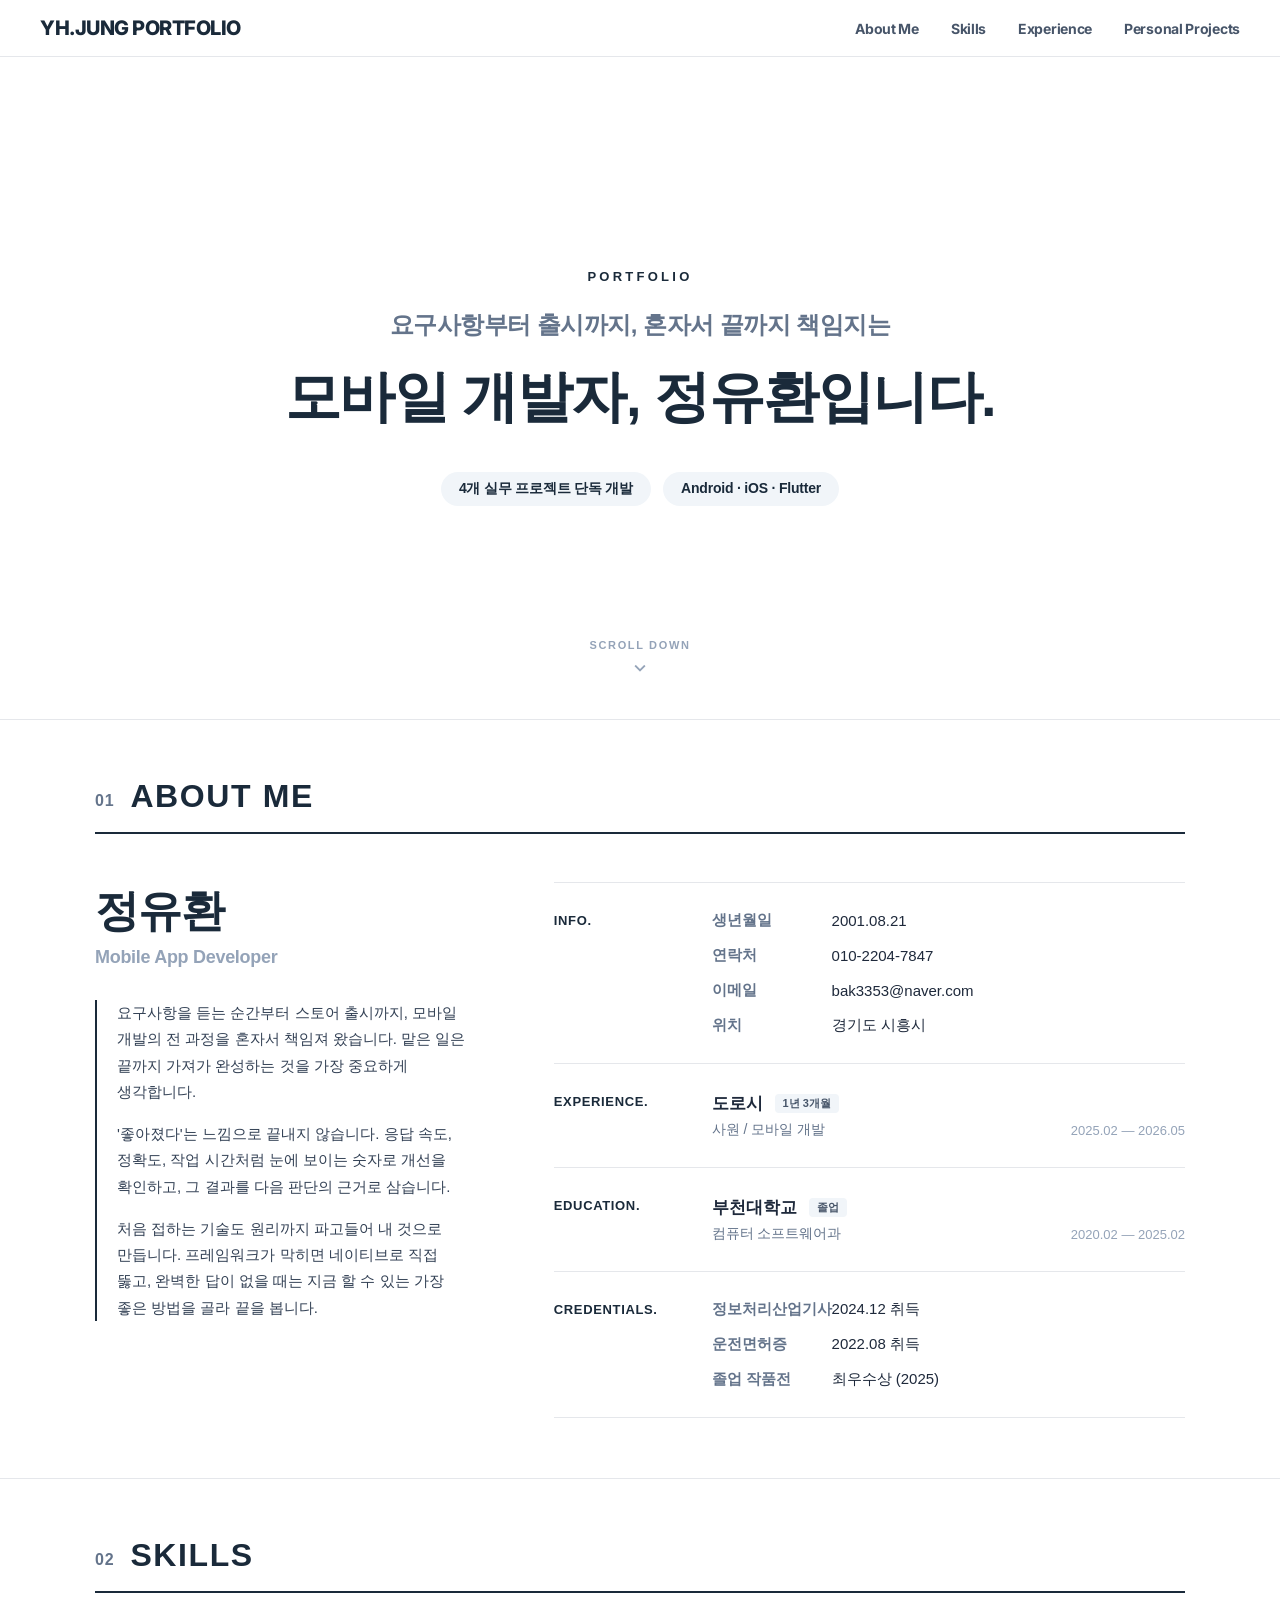
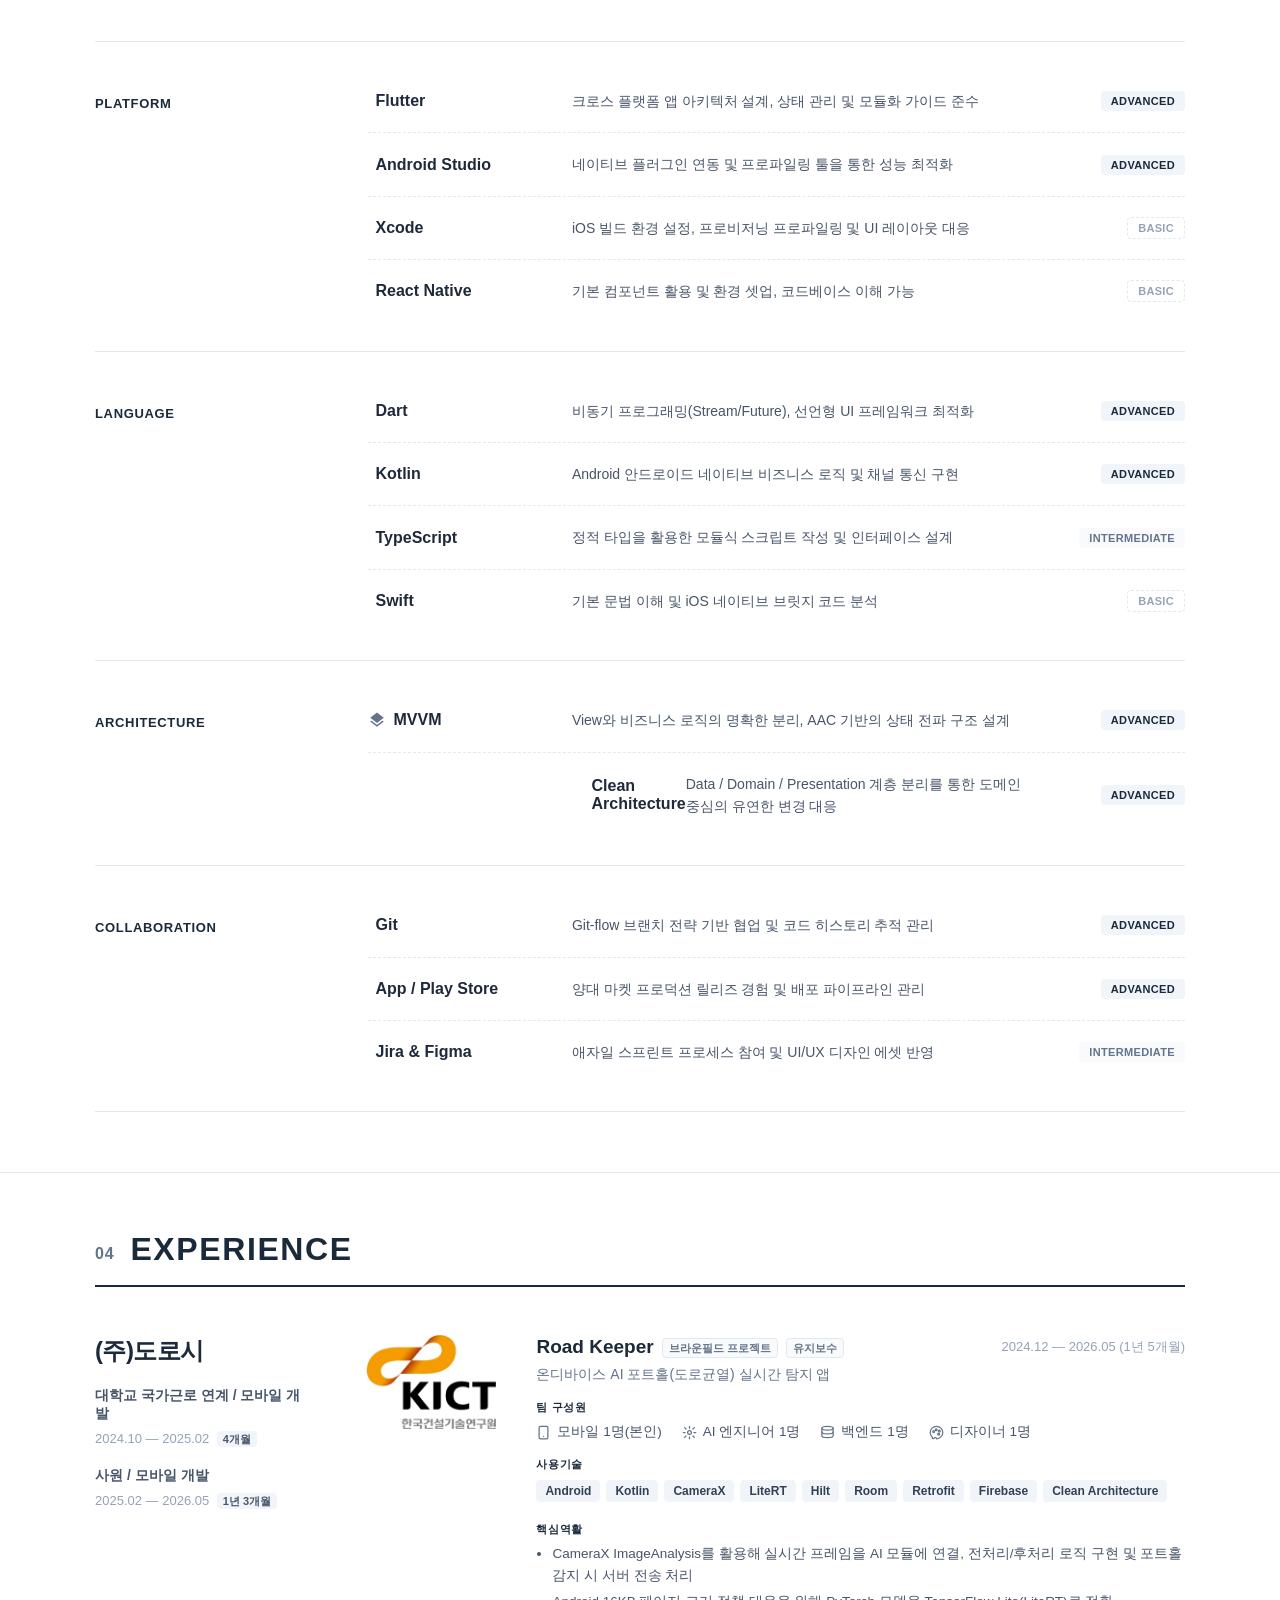
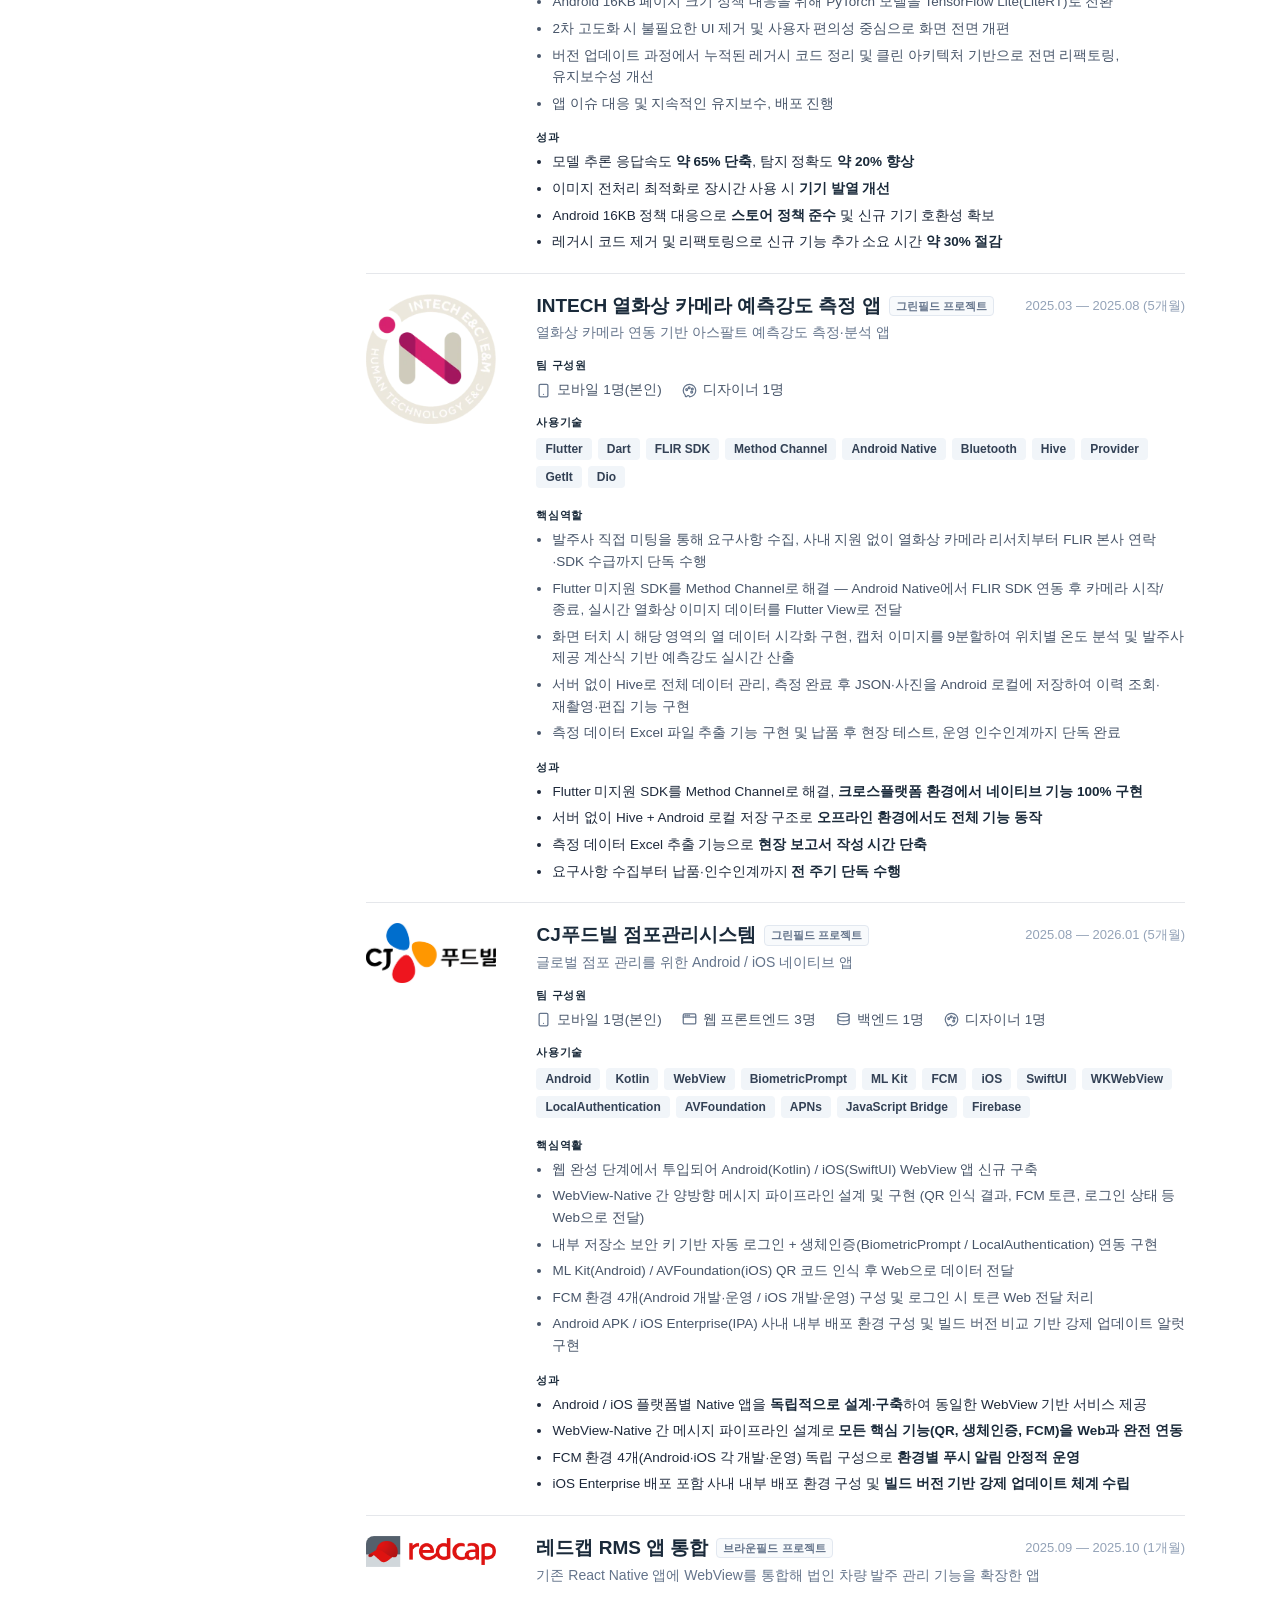
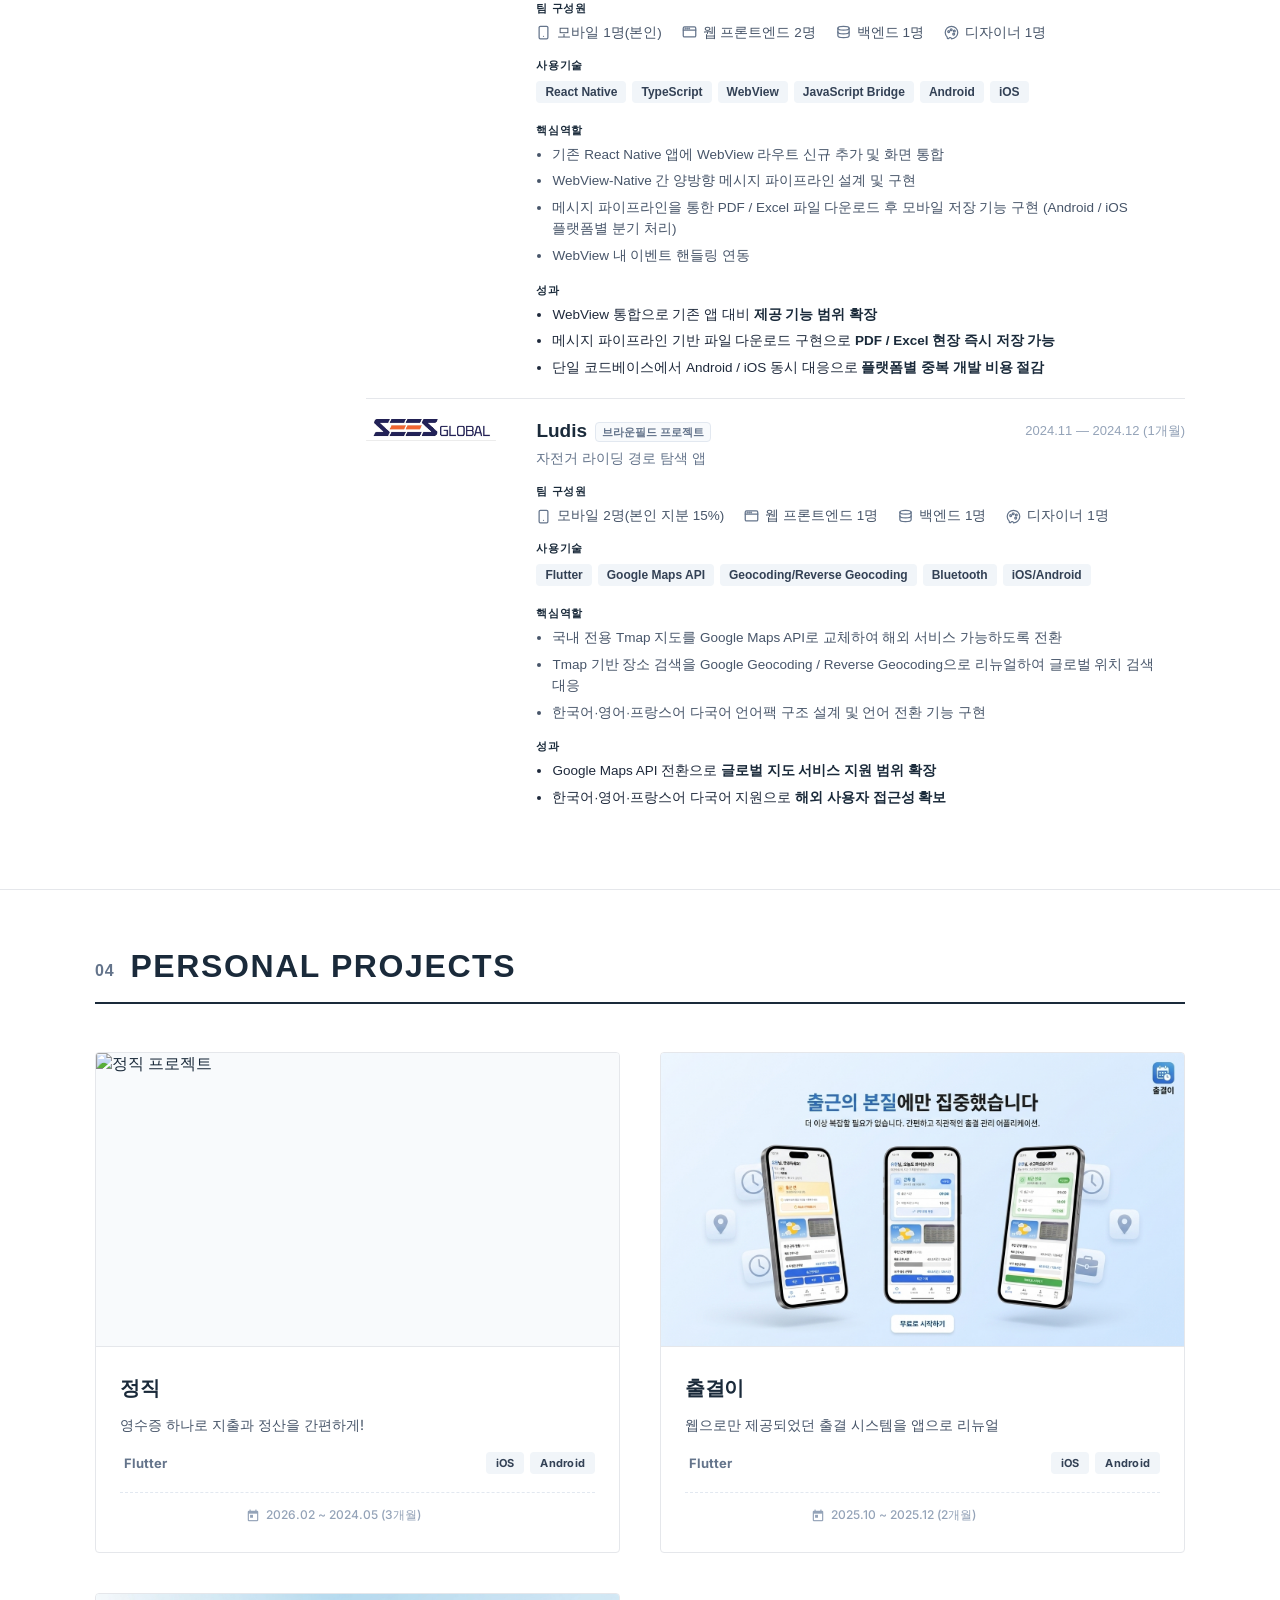
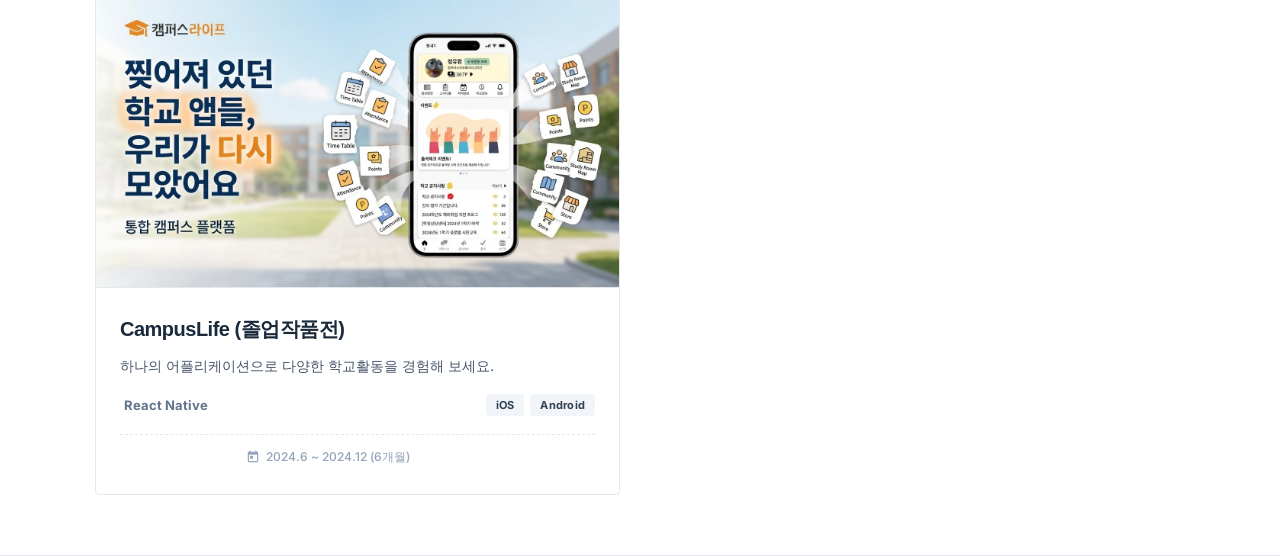
==== commit 1588bd01: "docs: about me, hero section edit" ====
--- a/index.html
+++ b/index.html
@@ -44,12 +44,12 @@
         <div class="hero-content">
           <div class="hero-tag">PORTFOLIO</div>
           <h1 class="hero-main-title">
-            <span class="hero-leading-text">유지보수하기 좋은 구조를 고민하는</span>
+            <span class="hero-leading-text"> 요구사항부터 출시까지, 혼자서 끝까지 책임지는</span>
             <span class="hero-focus-text">모바일 개발자, 정유환입니다.</span>
           </h1>
           <div class="hero-meta">
-            <span class="meta-item">Flutter & Dart</span>
-            <span class="meta-item">Mobile App Architecture</span>
+            <span class="meta-item">4개 실무 프로젝트 단독 개발</span>
+            <span class="meta-item"> Android · iOS · Flutter</span>
           </div>
         </div>
       </div>
@@ -80,9 +80,9 @@
               <p class="about-subtitle">Mobile App Developer</p>
 
               <div class="about-paragraph">
-                <p>문제를 만나면 증상보다 구조를 먼저 봅니다. 에러가 흩어져 있으면 단일 창구를 만들고, 처리가 느리면 역할을 나눕니다.</p>
-                <p>막히는 상황에서도 현실적인 최선을 찾아 끝까지 완성합니다. 완벽한 해결책이 없을 때는 지금 할 수 있는 가장 좋은 방법을 고릅니다.</p>
-                <p>처음 접하는 기술도 원리까지 파고들어 내 것으로 만듭니다. 한번 깊이 익혀두면 예상치 못한 순간에 꺼내 쓸 수 있다고 믿습니다.</p>
+                <p>요구사항을 듣는 순간부터 스토어 출시까지, 모바일 개발의 전 과정을 혼자서 책임져 왔습니다. 맡은 일은 끝까지 가져가 완성하는 것을 가장 중요하게 생각합니다.</p>
+                <p>'좋아졌다'는 느낌으로 끝내지 않습니다. 응답 속도, 정확도, 작업 시간처럼 눈에 보이는 숫자로 개선을 확인하고, 그 결과를 다음 판단의 근거로 삼습니다.</p>
+                <p>처음 접하는 기술도 원리까지 파고들어 내 것으로 만듭니다. 프레임워크가 막히면 네이티브로 직접 뚫고, 완벽한 답이 없을 때는 지금 할 수 있는 가장 좋은 방법을 골라 끝을 봅니다.</p>
               </div>
             </div>
           </div>
@@ -279,421 +279,447 @@
             <p class="company-duration">2024.10 — 2025.02 <span class="total-time">4개월</span></p>
             <p class="company-role">사원 / 모바일 개발</p>
             <p class="company-duration">2025.02 — 2026.05 <span class="total-time">1년 3개월</span></p>
-
           </div>
           <div class="exp-right-zone">
-
             <div class="exp-project-block">
-              <div class="p-header-line">
-                <h4 class="p-title">Road Keeper <span class="p-type">브라운필드 프로젝트</span> <span class="p-type">유지보수</span>
-                </h4>
-                <span class="p-date">2024.12 — 2026.05 (1년 5개월)</span>
-              </div>
-              <p class="p-summary">온디바이스 AI 포트홀(도로균열) 실시간 탐지 앱</p>
-              <div class="p-section">
-                <h5 class="p-section-title">팀 구성원</h5>
-                <ul class="p-team-grid">
-                  <li>
-                    <svg class="team-icon" viewBox="0 0 24 24" fill="none" stroke="currentColor" stroke-width="2"
-                      stroke-linecap="round" stroke-linejoin="round">
-                      <rect x="5" y="2" width="14" height="20" rx="2" ry="2"></rect>
-                      <line x1="12" y1="18" x2="12.01" y2="18"></line>
-                    </svg>
-                    <span class="team-role">모바일 1명(본인)</span>
-                  </li>
-                  <li>
-                    <svg class="team-icon" viewBox="0 0 24 24" fill="none" stroke="currentColor" stroke-width="2"
-                      stroke-linecap="round" stroke-linejoin="round">
-                      <circle cx="12" cy="12" r="3"></circle>
-                      <path
-                        d="M12 2v3M12 19v3M4.22 4.22l2.12 2.12M17.66 17.66l2.12 2.12M2 12h3M19 12h3M4.22 19.78l2.12-2.12M17.66 6.34l2.12-2.12">
-                      </path>
-                    </svg>
-                    <span class="team-role">AI 엔지니어 1명</span>
-                  </li>
-                  <li>
-                    <svg class="team-icon" viewBox="0 0 24 24" fill="none" stroke="currentColor" stroke-width="2"
-                      stroke-linecap="round" stroke-linejoin="round">
-                      <ellipse cx="12" cy="5" rx="9" ry="3"></ellipse>
-                      <path d="M3 5v6c0 1.66 4 3 9 3s9-1.34 9-3V5"></path>
-                      <path d="M3 11v6c0 1.66 4 3 9 3s9-1.34 9-3v-6"></path>
-                    </svg>
-                    <span class="team-role">백엔드 1명</span>
-                  </li>
-                  <li>
-                    <svg class="team-icon" viewBox="0 0 24 24" fill="none" stroke="currentColor" stroke-width="2"
-                      stroke-linecap="round" stroke-linejoin="round">
-                      <path
-                        d="M12 22C17.5228 22 22 17.5228 22 12C22 6.47715 17.5228 2 12 2C6.47715 2 2 6.47715 2 12C2 14.7255 3.09032 17.1962 4.85857 19C5.03442 19.1758 5.14813 19.4124 5.17624 19.6607L5.34091 21.1119C5.39345 21.5759 5.78494 21.9213 6.2513 21.9213H6.77943C7.0398 21.9213 7.28859 21.8153 7.46788 21.628L8.46327 20.5906C8.63665 20.4099 8.8778 20.3082 9.13009 20.3082H10.5C10.741 20.3082 10.9734 20.4001 11.149 20.5645L12 21.3553">
-                      </path>
-                      <circle cx="7.5" cy="10.5" r="1.5"></circle>
-                      <circle cx="11.5" cy="7.5" r="1.5"></circle>
-                      <circle cx="16.5" cy="9.5" r="1.5"></circle>
-                      <circle cx="15.5" cy="14.5" r="1.5"></circle>
-                    </svg>
-                    <span class="team-role">디자이너 1명</span>
-                  </li>
-                </ul>
-              </div>
-              <div class="p-section">
-                <h5 class="p-section-title">사용기술</h5>
-                <div class="p-tech-badges">
-                  <span class="tech-tag">Android</span>
-                  <span class="tech-tag">Kotlin</span>
-                  <span class="tech-tag">CameraX</span>
-                  <span class="tech-tag">LiteRT</span>
-                  <span class="tech-tag">Hilt</span>
-                  <span class="tech-tag">Room</span>
-                  <span class="tech-tag">Retrofit</span>
-                  <span class="tech-tag">Firebase</span>
-                  <span class="tech-tag">Clean Architecture</span>
-                </div>
-              </div>
-              <div class="p-section">
-                <h5 class="p-section-title">핵심역활</h5>
-                <ul class="p-bullet-list">
-                  <li>CameraX ImageAnalysis를 활용해 실시간 프레임을 AI 모듈에 연결, 전처리/후처리 로직 구현 및 포트홀 감지 시 서버 전송 처리</li>
-                  <li>Android 16KB 페이지 크기 정책 대응을 위해 PyTorch 모델을 TensorFlow Lite(LiteRT)로 전환</li>
-                  <li>2차 고도화 시 불필요한 UI 제거 및 사용자 편의성 중심으로 화면 전면 개편</li>
-                  <li>버전 업데이트 과정에서 누적된 레거시 코드 정리 및 클린 아키텍처 기반으로 전면 리팩토링, 유지보수성 개선</li>
-                  <li>앱 이슈 대응 및 지속적인 유지보수, 배포 진행</li>
-                </ul>
-              </div>
-              <div class="p-section">
-                <h5 class="p-section-title">성과</h5>
-                <ul class="p-bullet-list metric">
-                  <li>모델 추론 응답속도 <span class="highlight">약 65% 단축</span>, 탐지 정확도 <span class="highlight">약 20% 향상</span>
-                  </li>
-                  <li>이미지 전처리 최적화로 장시간 사용 시 <span class="highlight">기기 발열 개선</span></li>
-                  <li>Android 16KB 정책 대응으로 <span class="highlight">스토어 정책 준수</span> 및 신규 기기 호환성 확보</li>
-                  <li>레거시 코드 제거 및 리팩토링으로 신규 기능 추가 소요 시간 <span class="highlight">약 30% 절감</span></li>
-                </ul>
+              <div class="p-image-col">
+                <img src="assets/corporate_logo/kict-logo.png" alt="Road Keeper" class="p-image" />
+              </div>
+              <div class="p-content-col">
+                <div class="p-header-line">
+                  <h4 class="p-title">Road Keeper <span class="p-type">브라운필드 프로젝트</span> <span
+                      class="p-type">유지보수</span>
+                  </h4>
+                  <span class="p-date">2024.12 — 2026.05 (1년 5개월)</span>
+                </div>
+                <p class="p-summary">온디바이스 AI 포트홀(도로균열) 실시간 탐지 앱</p>
+                <div class="p-section">
+                  <h5 class="p-section-title">팀 구성원</h5>
+                  <ul class="p-team-grid">
+                    <li>
+                      <svg class="team-icon" viewBox="0 0 24 24" fill="none" stroke="currentColor" stroke-width="2"
+                        stroke-linecap="round" stroke-linejoin="round">
+                        <rect x="5" y="2" width="14" height="20" rx="2" ry="2"></rect>
+                        <line x1="12" y1="18" x2="12.01" y2="18"></line>
+                      </svg>
+                      <span class="team-role">모바일 1명(본인)</span>
+                    </li>
+                    <li>
+                      <svg class="team-icon" viewBox="0 0 24 24" fill="none" stroke="currentColor" stroke-width="2"
+                        stroke-linecap="round" stroke-linejoin="round">
+                        <circle cx="12" cy="12" r="3"></circle>
+                        <path
+                          d="M12 2v3M12 19v3M4.22 4.22l2.12 2.12M17.66 17.66l2.12 2.12M2 12h3M19 12h3M4.22 19.78l2.12-2.12M17.66 6.34l2.12-2.12">
+                        </path>
+                      </svg>
+                      <span class="team-role">AI 엔지니어 1명</span>
+                    </li>
+                    <li>
+                      <svg class="team-icon" viewBox="0 0 24 24" fill="none" stroke="currentColor" stroke-width="2"
+                        stroke-linecap="round" stroke-linejoin="round">
+                        <ellipse cx="12" cy="5" rx="9" ry="3"></ellipse>
+                        <path d="M3 5v6c0 1.66 4 3 9 3s9-1.34 9-3V5"></path>
+                        <path d="M3 11v6c0 1.66 4 3 9 3s9-1.34 9-3v-6"></path>
+                      </svg>
+                      <span class="team-role">백엔드 1명</span>
+                    </li>
+                    <li>
+                      <svg class="team-icon" viewBox="0 0 24 24" fill="none" stroke="currentColor" stroke-width="2"
+                        stroke-linecap="round" stroke-linejoin="round">
+                        <path
+                          d="M12 22C17.5228 22 22 17.5228 22 12C22 6.47715 17.5228 2 12 2C6.47715 2 2 6.47715 2 12C2 14.7255 3.09032 17.1962 4.85857 19C5.03442 19.1758 5.14813 19.4124 5.17624 19.6607L5.34091 21.1119C5.39345 21.5759 5.78494 21.9213 6.2513 21.9213H6.77943C7.0398 21.9213 7.28859 21.8153 7.46788 21.628L8.46327 20.5906C8.63665 20.4099 8.8778 20.3082 9.13009 20.3082H10.5C10.741 20.3082 10.9734 20.4001 11.149 20.5645L12 21.3553">
+                        </path>
+                        <circle cx="7.5" cy="10.5" r="1.5"></circle>
+                        <circle cx="11.5" cy="7.5" r="1.5"></circle>
+                        <circle cx="16.5" cy="9.5" r="1.5"></circle>
+                        <circle cx="15.5" cy="14.5" r="1.5"></circle>
+                      </svg>
+                      <span class="team-role">디자이너 1명</span>
+                    </li>
+                  </ul>
+                </div>
+                <div class="p-section">
+                  <h5 class="p-section-title">사용기술</h5>
+                  <div class="p-tech-badges">
+                    <span class="tech-tag">Android</span>
+                    <span class="tech-tag">Kotlin</span>
+                    <span class="tech-tag">CameraX</span>
+                    <span class="tech-tag">LiteRT</span>
+                    <span class="tech-tag">Hilt</span>
+                    <span class="tech-tag">Room</span>
+                    <span class="tech-tag">Retrofit</span>
+                    <span class="tech-tag">Firebase</span>
+                    <span class="tech-tag">Clean Architecture</span>
+                  </div>
+                </div>
+                <div class="p-section">
+                  <h5 class="p-section-title">핵심역활</h5>
+                  <ul class="p-bullet-list">
+                    <li>CameraX ImageAnalysis를 활용해 실시간 프레임을 AI 모듈에 연결, 전처리/후처리 로직 구현 및 포트홀 감지 시 서버 전송 처리</li>
+                    <li>Android 16KB 페이지 크기 정책 대응을 위해 PyTorch 모델을 TensorFlow Lite(LiteRT)로 전환</li>
+                    <li>2차 고도화 시 불필요한 UI 제거 및 사용자 편의성 중심으로 화면 전면 개편</li>
+                    <li>버전 업데이트 과정에서 누적된 레거시 코드 정리 및 클린 아키텍처 기반으로 전면 리팩토링, 유지보수성 개선</li>
+                    <li>앱 이슈 대응 및 지속적인 유지보수, 배포 진행</li>
+                  </ul>
+                </div>
+                <div class="p-section">
+                  <h5 class="p-section-title">성과</h5>
+                  <ul class="p-bullet-list metric">
+                    <li>모델 추론 응답속도 <span class="highlight">약 65% 단축</span>, 탐지 정확도 <span class="highlight">약 20%
+                        향상</span>
+                    </li>
+                    <li>이미지 전처리 최적화로 장시간 사용 시 <span class="highlight">기기 발열 개선</span></li>
+                    <li>Android 16KB 정책 대응으로 <span class="highlight">스토어 정책 준수</span> 및 신규 기기 호환성 확보</li>
+                    <li>레거시 코드 제거 및 리팩토링으로 신규 기능 추가 소요 시간 <span class="highlight">약 30% 절감</span></li>
+                  </ul>
+                </div>
               </div>
             </div>
 
             <div class="exp-project-block">
-              <div class="p-header-line">
-                <h4 class="p-title">INTECH 열화상 카메라 예측강도 측정 앱 <span class="p-type">그린필드 프로젝트</span></h4>
-                <span class="p-date">2025.03 — 2025.08 (5개월)</span>
-              </div>
-              <p class="p-summary">열화상 카메라 연동 기반 아스팔트 예측강도 측정·분석 앱</p>
-              <div class="p-section">
-                <h5 class="p-section-title">팀 구성원</h5>
-                <ul class="p-team-grid">
-                  <li>
-                    <svg class="team-icon" viewBox="0 0 24 24" fill="none" stroke="currentColor" stroke-width="2"
-                      stroke-linecap="round" stroke-linejoin="round">
-                      <rect x="5" y="2" width="14" height="20" rx="2" ry="2"></rect>
-                      <line x1="12" y1="18" x2="12.01" y2="18"></line>
-                    </svg>
-                    <span class="team-role">모바일 1명(본인)</span>
-                  <li>
-                    <svg class="team-icon" viewBox="0 0 24 24" fill="none" stroke="currentColor" stroke-width="2"
-                      stroke-linecap="round" stroke-linejoin="round">
-                      <path
-                        d="M12 22C17.5228 22 22 17.5228 22 12C22 6.47715 17.5228 2 12 2C6.47715 2 2 6.47715 2 12C2 14.7255 3.09032 17.1962 4.85857 19C5.03442 19.1758 5.14813 19.4124 5.17624 19.6607L5.34091 21.1119C5.39345 21.5759 5.78494 21.9213 6.2513 21.9213H6.77943C7.0398 21.9213 7.28859 21.8153 7.46788 21.628L8.46327 20.5906C8.63665 20.4099 8.8778 20.3082 9.13009 20.3082H10.5C10.741 20.3082 10.9734 20.4001 11.149 20.5645L12 21.3553">
-                      </path>
-                      <circle cx="7.5" cy="10.5" r="1.5"></circle>
-                      <circle cx="11.5" cy="7.5" r="1.5"></circle>
-                      <circle cx="16.5" cy="9.5" r="1.5"></circle>
-                      <circle cx="15.5" cy="14.5" r="1.5"></circle>
-                    </svg>
-                    <span class="team-role">디자이너 1명</span>
-                  </li>
-                </ul>
-              </div>
-              <div class="p-section">
-                <h5 class="p-section-title">사용기술</h5>
-                <div class="p-tech-badges">
-                  <span class="tech-tag">Flutter</span>
-                  <span class="tech-tag">Dart</span>
-                  <span class="tech-tag">FLIR SDK</span>
-                  <span class="tech-tag">Method Channel</span>
-                  <span class="tech-tag">Android Native</span>
-                  <span class="tech-tag">Bluetooth</span>
-                  <span class="tech-tag">Hive</span>
-                  <span class="tech-tag">Provider</span>
-                  <span class="tech-tag">GetIt</span>
-                  <span class="tech-tag">Dio</span>
-                </div>
-              </div>
-              <div class="p-section">
-                <h5 class="p-section-title">핵심역할</h5>
-                <ul class="p-bullet-list">
-                  <li>발주사 직접 미팅을 통해 요구사항 수집, 사내 지원 없이 열화상 카메라 리서치부터 FLIR 본사 연락·SDK 수급까지 단독 수행</li>
-                  <li>Flutter 미지원 SDK를 Method Channel로 해결 — Android Native에서 FLIR SDK 연동 후 카메라 시작/종료, 실시간 열화상 이미지 데이터를
-                    Flutter View로 전달</li>
-                  <li>화면 터치 시 해당 영역의 열 데이터 시각화 구현, 캡처 이미지를 9분할하여 위치별 온도 분석 및 발주사 제공 계산식 기반 예측강도 실시간 산출</li>
-                  <li>서버 없이 Hive로 전체 데이터 관리, 측정 완료 후 JSON·사진을 Android 로컬에 저장하여 이력 조회·재촬영·편집 기능 구현</li>
-                  <li>측정 데이터 Excel 파일 추출 기능 구현 및 납품 후 현장 테스트, 운영 인수인계까지 단독 완료</li>
-                </ul>
-              </div>
-              <div class="p-section">
-                <h5 class="p-section-title">성과</h5>
-                <ul class="p-bullet-list metric">
-                  <li>Flutter 미지원 SDK를 Method Channel로 해결, <span class="highlight">크로스플랫폼 환경에서 네이티브 기능 100% 구현</span>
-                  </li>
-                  <li>서버 없이 Hive + Android 로컬 저장 구조로 <span class="highlight">오프라인 환경에서도 전체 기능 동작</span></li>
-                  <li>측정 데이터 Excel 추출 기능으로 <span class="highlight">현장 보고서 작성 시간 단축</span></li>
-                  <li>요구사항 수집부터 납품·인수인계까지 <span class="highlight">전 주기 단독 수행</span></li>
-                </ul>
+              <div class="p-image-col">
+                <img src="assets/corporate_logo/intech-logo.png" alt="Road Keeper" class="p-image" />
+              </div>
+              <div class="p-content-col">
+                <div class="p-header-line">
+                  <h4 class="p-title">INTECH 열화상 카메라 예측강도 측정 앱 <span class="p-type">그린필드 프로젝트</span></h4>
+                  <span class="p-date">2025.03 — 2025.08 (5개월)</span>
+                </div>
+                <p class="p-summary">열화상 카메라 연동 기반 아스팔트 예측강도 측정·분석 앱</p>
+                <div class="p-section">
+                  <h5 class="p-section-title">팀 구성원</h5>
+                  <ul class="p-team-grid">
+                    <li>
+                      <svg class="team-icon" viewBox="0 0 24 24" fill="none" stroke="currentColor" stroke-width="2"
+                        stroke-linecap="round" stroke-linejoin="round">
+                        <rect x="5" y="2" width="14" height="20" rx="2" ry="2"></rect>
+                        <line x1="12" y1="18" x2="12.01" y2="18"></line>
+                      </svg>
+                      <span class="team-role">모바일 1명(본인)</span>
+                    <li>
+                      <svg class="team-icon" viewBox="0 0 24 24" fill="none" stroke="currentColor" stroke-width="2"
+                        stroke-linecap="round" stroke-linejoin="round">
+                        <path
+                          d="M12 22C17.5228 22 22 17.5228 22 12C22 6.47715 17.5228 2 12 2C6.47715 2 2 6.47715 2 12C2 14.7255 3.09032 17.1962 4.85857 19C5.03442 19.1758 5.14813 19.4124 5.17624 19.6607L5.34091 21.1119C5.39345 21.5759 5.78494 21.9213 6.2513 21.9213H6.77943C7.0398 21.9213 7.28859 21.8153 7.46788 21.628L8.46327 20.5906C8.63665 20.4099 8.8778 20.3082 9.13009 20.3082H10.5C10.741 20.3082 10.9734 20.4001 11.149 20.5645L12 21.3553">
+                        </path>
+                        <circle cx="7.5" cy="10.5" r="1.5"></circle>
+                        <circle cx="11.5" cy="7.5" r="1.5"></circle>
+                        <circle cx="16.5" cy="9.5" r="1.5"></circle>
+                        <circle cx="15.5" cy="14.5" r="1.5"></circle>
+                      </svg>
+                      <span class="team-role">디자이너 1명</span>
+                    </li>
+                  </ul>
+                </div>
+                <div class="p-section">
+                  <h5 class="p-section-title">사용기술</h5>
+                  <div class="p-tech-badges">
+                    <span class="tech-tag">Flutter</span>
+                    <span class="tech-tag">Dart</span>
+                    <span class="tech-tag">FLIR SDK</span>
+                    <span class="tech-tag">Method Channel</span>
+                    <span class="tech-tag">Android Native</span>
+                    <span class="tech-tag">Bluetooth</span>
+                    <span class="tech-tag">Hive</span>
+                    <span class="tech-tag">Provider</span>
+                    <span class="tech-tag">GetIt</span>
+                    <span class="tech-tag">Dio</span>
+                  </div>
+                </div>
+                <div class="p-section">
+                  <h5 class="p-section-title">핵심역할</h5>
+                  <ul class="p-bullet-list">
+                    <li>발주사 직접 미팅을 통해 요구사항 수집, 사내 지원 없이 열화상 카메라 리서치부터 FLIR 본사 연락·SDK 수급까지 단독 수행</li>
+                    <li>Flutter 미지원 SDK를 Method Channel로 해결 — Android Native에서 FLIR SDK 연동 후 카메라 시작/종료, 실시간 열화상 이미지 데이터를
+                      Flutter View로 전달</li>
+                    <li>화면 터치 시 해당 영역의 열 데이터 시각화 구현, 캡처 이미지를 9분할하여 위치별 온도 분석 및 발주사 제공 계산식 기반 예측강도 실시간 산출</li>
+                    <li>서버 없이 Hive로 전체 데이터 관리, 측정 완료 후 JSON·사진을 Android 로컬에 저장하여 이력 조회·재촬영·편집 기능 구현</li>
+                    <li>측정 데이터 Excel 파일 추출 기능 구현 및 납품 후 현장 테스트, 운영 인수인계까지 단독 완료</li>
+                  </ul>
+                </div>
+                <div class="p-section">
+                  <h5 class="p-section-title">성과</h5>
+                  <ul class="p-bullet-list metric">
+                    <li>Flutter 미지원 SDK를 Method Channel로 해결, <span class="highlight">크로스플랫폼 환경에서 네이티브 기능 100% 구현</span>
+                    </li>
+                    <li>서버 없이 Hive + Android 로컬 저장 구조로 <span class="highlight">오프라인 환경에서도 전체 기능 동작</span></li>
+                    <li>측정 데이터 Excel 추출 기능으로 <span class="highlight">현장 보고서 작성 시간 단축</span></li>
+                    <li>요구사항 수집부터 납품·인수인계까지 <span class="highlight">전 주기 단독 수행</span></li>
+                  </ul>
+                </div>
               </div>
             </div>
 
             <div class="exp-project-block">
-              <div class="p-header-line">
-                <h4 class="p-title">CJ푸드빌 점포관리시스템 <span class="p-type">그린필드 프로젝트</span></h4>
-                <span class="p-date">2025.08 — 2026.01 (5개월)</span>
-              </div>
-              <p class="p-summary">글로벌 점포 관리를 위한 Android / iOS 네이티브 앱</p>
-              <div class="p-section">
-                <h5 class="p-section-title">팀 구성원</h5>
-                <ul class="p-team-grid">
-                  <li>
-                    <svg class="team-icon" viewBox="0 0 24 24" fill="none" stroke="currentColor" stroke-width="2"
-                      stroke-linecap="round" stroke-linejoin="round">
-                      <rect x="5" y="2" width="14" height="20" rx="2" ry="2"></rect>
-                      <line x1="12" y1="18" x2="12.01" y2="18"></line>
-                    </svg>
-                    <span class="team-role">모바일 1명(본인)</span>
-                  </li>
-                  <li>
-                    <svg class="team-icon" viewBox="0 0 24 24" fill="none" stroke="currentColor" stroke-width="2"
-                      stroke-linecap="round" stroke-linejoin="round">
-                      <rect x="2" y="3" width="20" height="16" rx="2"></rect>
-                      <line x1="2" y1="8" x2="22" y2="8"></line>
-                      <circle cx="5.5" cy="5.5" r="0.5" fill="currentColor"></circle>
-                      <circle cx="8.5" cy="5.5" r="0.5" fill="currentColor"></circle>
-                      <circle cx="11.5" cy="5.5" r="0.5" fill="currentColor"></circle>
-                    </svg>
-                    <span class="team-role">웹 프론트엔드 3명</span>
-                  </li>
-                  <li>
-                    <svg class="team-icon" viewBox="0 0 24 24" fill="none" stroke="currentColor" stroke-width="2"
-                      stroke-linecap="round" stroke-linejoin="round">
-                      <ellipse cx="12" cy="5" rx="9" ry="3"></ellipse>
-                      <path d="M3 5v6c0 1.66 4 3 9 3s9-1.34 9-3V5"></path>
-                      <path d="M3 11v6c0 1.66 4 3 9 3s9-1.34 9-3v-6"></path>
-                    </svg>
-                    <span class="team-role">백엔드 1명</span>
-                  </li>
-                  <li>
-                    <svg class="team-icon" viewBox="0 0 24 24" fill="none" stroke="currentColor" stroke-width="2"
-                      stroke-linecap="round" stroke-linejoin="round">
-                      <path
-                        d="M12 22C17.5228 22 22 17.5228 22 12C22 6.47715 17.5228 2 12 2C6.47715 2 2 6.47715 2 12C2 14.7255 3.09032 17.1962 4.85857 19C5.03442 19.1758 5.14813 19.4124 5.17624 19.6607L5.34091 21.1119C5.39345 21.5759 5.78494 21.9213 6.2513 21.9213H6.77943C7.0398 21.9213 7.28859 21.8153 7.46788 21.628L8.46327 20.5906C8.63665 20.4099 8.8778 20.3082 9.13009 20.3082H10.5C10.741 20.3082 10.9734 20.4001 11.149 20.5645L12 21.3553">
-                      </path>
-                      <circle cx="7.5" cy="10.5" r="1.5"></circle>
-                      <circle cx="11.5" cy="7.5" r="1.5"></circle>
-                      <circle cx="16.5" cy="9.5" r="1.5"></circle>
-                      <circle cx="15.5" cy="14.5" r="1.5"></circle>
-                    </svg>
-                    <span class="team-role">디자이너 1명</span>
-                  </li>
-                </ul>
-              </div>
-              <div class="p-section">
-                <h5 class="p-section-title">사용기술</h5>
-                <div class="p-tech-badges">
-                  <span class="tech-tag">Android</span>
-                  <span class="tech-tag">Kotlin</span>
-                  <span class="tech-tag">WebView</span>
-                  <span class="tech-tag">BiometricPrompt</span>
-                  <span class="tech-tag">ML Kit</span>
-                  <span class="tech-tag">FCM</span>
-                  <span class="tech-tag">iOS</span>
-                  <span class="tech-tag">SwiftUI</span>
-                  <span class="tech-tag">WKWebView</span>
-                  <span class="tech-tag">LocalAuthentication</span>
-                  <span class="tech-tag">AVFoundation</span>
-                  <span class="tech-tag">APNs</span>
-                  <span class="tech-tag">JavaScript Bridge</span>
-                  <span class="tech-tag">Firebase</span>
-                </div>
-              </div>
-
-              <div class="p-section">
-                <h5 class="p-section-title">핵심역활</h5>
-                <ul class="p-bullet-list">
-                  <li>웹 완성 단계에서 투입되어 Android(Kotlin) / iOS(SwiftUI) WebView 앱 신규 구축</li>
-                  <li>WebView-Native 간 양방향 메시지 파이프라인 설계 및 구현 (QR 인식 결과, FCM 토큰, 로그인 상태 등 Web으로 전달)</li>
-                  <li>내부 저장소 보안 키 기반 자동 로그인 + 생체인증(BiometricPrompt / LocalAuthentication) 연동 구현</li>
-                  <li>ML Kit(Android) / AVFoundation(iOS) QR 코드 인식 후 Web으로 데이터 전달</li>
-                  <li>FCM 환경 4개(Android 개발·운영 / iOS 개발·운영) 구성 및 로그인 시 토큰 Web 전달 처리</li>
-                  <li>Android APK / iOS Enterprise(IPA) 사내 내부 배포 환경 구성 및 빌드 버전 비교 기반 강제 업데이트 알럿 구현</li>
-                </ul>
-              </div>
-              <div class="p-section">
-                <h5 class="p-section-title">성과</h5>
-                <ul class="p-bullet-list metric">
-                  <li>Android / iOS 플랫폼별 Native 앱을 <span class="highlight">독립적으로 설계·구축</span>하여 동일한 WebView 기반 서비스 제공
-                  </li>
-                  <li>WebView-Native 간 메시지 파이프라인 설계로 <span class="highlight">모든 핵심 기능(QR, 생체인증, FCM)을 Web과 완전 연동</span>
-                  </li>
-                  <li>FCM 환경 4개(Android·iOS 각 개발·운영) 독립 구성으로 <span class="highlight">환경별 푸시 알림 안정적 운영</span></li>
-                  <li>iOS Enterprise 배포 포함 사내 내부 배포 환경 구성 및 <span class="highlight">빌드 버전 기반 강제 업데이트 체계 수립</span></li>
-                </ul>
+              <div class="p-image-col">
+                <img src="assets/corporate_logo/cj-foodville-logo.png" alt="Road Keeper" class="p-image" />
+              </div>
+              <div class="p-content-col">
+                <div class="p-header-line">
+                  <h4 class="p-title">CJ푸드빌 점포관리시스템 <span class="p-type">그린필드 프로젝트</span></h4>
+                  <span class="p-date">2025.08 — 2026.01 (5개월)</span>
+                </div>
+                <p class="p-summary">글로벌 점포 관리를 위한 Android / iOS 네이티브 앱</p>
+                <div class="p-section">
+                  <h5 class="p-section-title">팀 구성원</h5>
+                  <ul class="p-team-grid">
+                    <li>
+                      <svg class="team-icon" viewBox="0 0 24 24" fill="none" stroke="currentColor" stroke-width="2"
+                        stroke-linecap="round" stroke-linejoin="round">
+                        <rect x="5" y="2" width="14" height="20" rx="2" ry="2"></rect>
+                        <line x1="12" y1="18" x2="12.01" y2="18"></line>
+                      </svg>
+                      <span class="team-role">모바일 1명(본인)</span>
+                    </li>
+                    <li>
+                      <svg class="team-icon" viewBox="0 0 24 24" fill="none" stroke="currentColor" stroke-width="2"
+                        stroke-linecap="round" stroke-linejoin="round">
+                        <rect x="2" y="3" width="20" height="16" rx="2"></rect>
+                        <line x1="2" y1="8" x2="22" y2="8"></line>
+                        <circle cx="5.5" cy="5.5" r="0.5" fill="currentColor"></circle>
+                        <circle cx="8.5" cy="5.5" r="0.5" fill="currentColor"></circle>
+                        <circle cx="11.5" cy="5.5" r="0.5" fill="currentColor"></circle>
+                      </svg>
+                      <span class="team-role">웹 프론트엔드 3명</span>
+                    </li>
+                    <li>
+                      <svg class="team-icon" viewBox="0 0 24 24" fill="none" stroke="currentColor" stroke-width="2"
+                        stroke-linecap="round" stroke-linejoin="round">
+                        <ellipse cx="12" cy="5" rx="9" ry="3"></ellipse>
+                        <path d="M3 5v6c0 1.66 4 3 9 3s9-1.34 9-3V5"></path>
+                        <path d="M3 11v6c0 1.66 4 3 9 3s9-1.34 9-3v-6"></path>
+                      </svg>
+                      <span class="team-role">백엔드 1명</span>
+                    </li>
+                    <li>
+                      <svg class="team-icon" viewBox="0 0 24 24" fill="none" stroke="currentColor" stroke-width="2"
+                        stroke-linecap="round" stroke-linejoin="round">
+                        <path
+                          d="M12 22C17.5228 22 22 17.5228 22 12C22 6.47715 17.5228 2 12 2C6.47715 2 2 6.47715 2 12C2 14.7255 3.09032 17.1962 4.85857 19C5.03442 19.1758 5.14813 19.4124 5.17624 19.6607L5.34091 21.1119C5.39345 21.5759 5.78494 21.9213 6.2513 21.9213H6.77943C7.0398 21.9213 7.28859 21.8153 7.46788 21.628L8.46327 20.5906C8.63665 20.4099 8.8778 20.3082 9.13009 20.3082H10.5C10.741 20.3082 10.9734 20.4001 11.149 20.5645L12 21.3553">
+                        </path>
+                        <circle cx="7.5" cy="10.5" r="1.5"></circle>
+                        <circle cx="11.5" cy="7.5" r="1.5"></circle>
+                        <circle cx="16.5" cy="9.5" r="1.5"></circle>
+                        <circle cx="15.5" cy="14.5" r="1.5"></circle>
+                      </svg>
+                      <span class="team-role">디자이너 1명</span>
+                    </li>
+                  </ul>
+                </div>
+                <div class="p-section">
+                  <h5 class="p-section-title">사용기술</h5>
+                  <div class="p-tech-badges">
+                    <span class="tech-tag">Android</span>
+                    <span class="tech-tag">Kotlin</span>
+                    <span class="tech-tag">WebView</span>
+                    <span class="tech-tag">BiometricPrompt</span>
+                    <span class="tech-tag">ML Kit</span>
+                    <span class="tech-tag">FCM</span>
+                    <span class="tech-tag">iOS</span>
+                    <span class="tech-tag">SwiftUI</span>
+                    <span class="tech-tag">WKWebView</span>
+                    <span class="tech-tag">LocalAuthentication</span>
+                    <span class="tech-tag">AVFoundation</span>
+                    <span class="tech-tag">APNs</span>
+                    <span class="tech-tag">JavaScript Bridge</span>
+                    <span class="tech-tag">Firebase</span>
+                  </div>
+                </div>
+
+                <div class="p-section">
+                  <h5 class="p-section-title">핵심역활</h5>
+                  <ul class="p-bullet-list">
+                    <li>웹 완성 단계에서 투입되어 Android(Kotlin) / iOS(SwiftUI) WebView 앱 신규 구축</li>
+                    <li>WebView-Native 간 양방향 메시지 파이프라인 설계 및 구현 (QR 인식 결과, FCM 토큰, 로그인 상태 등 Web으로 전달)</li>
+                    <li>내부 저장소 보안 키 기반 자동 로그인 + 생체인증(BiometricPrompt / LocalAuthentication) 연동 구현</li>
+                    <li>ML Kit(Android) / AVFoundation(iOS) QR 코드 인식 후 Web으로 데이터 전달</li>
+                    <li>FCM 환경 4개(Android 개발·운영 / iOS 개발·운영) 구성 및 로그인 시 토큰 Web 전달 처리</li>
+                    <li>Android APK / iOS Enterprise(IPA) 사내 내부 배포 환경 구성 및 빌드 버전 비교 기반 강제 업데이트 알럿 구현</li>
+                  </ul>
+                </div>
+                <div class="p-section">
+                  <h5 class="p-section-title">성과</h5>
+                  <ul class="p-bullet-list metric">
+                    <li>Android / iOS 플랫폼별 Native 앱을 <span class="highlight">독립적으로 설계·구축</span>하여 동일한 WebView 기반 서비스 제공
+                    </li>
+                    <li>WebView-Native 간 메시지 파이프라인 설계로 <span class="highlight">모든 핵심 기능(QR, 생체인증, FCM)을 Web과 완전
+                        연동</span>
+                    </li>
+                    <li>FCM 환경 4개(Android·iOS 각 개발·운영) 독립 구성으로 <span class="highlight">환경별 푸시 알림 안정적 운영</span></li>
+                    <li>iOS Enterprise 배포 포함 사내 내부 배포 환경 구성 및 <span class="highlight">빌드 버전 기반 강제 업데이트 체계 수립</span></li>
+                  </ul>
+                </div>
               </div>
             </div>
 
             <div class="exp-project-block">
-              <div class="p-header-line">
-                <h4 class="p-title">레드캡 RMS 앱 통합 <span class="p-type">브라운필드 프로젝트</span></h4>
-                <span class="p-date">2025.09 — 2025.10 (1개월)</span>
-              </div>
-              <p class="p-summary">기존 React Native 앱에 WebView를 통합해 법인 차량 발주 관리 기능을 확장한 앱</p>
-              <div class="p-section">
-                <h5 class="p-section-title">팀 구성원</h5>
-                <ul class="p-team-grid">
-                  <li>
-                    <svg class="team-icon" viewBox="0 0 24 24" fill="none" stroke="currentColor" stroke-width="2"
-                      stroke-linecap="round" stroke-linejoin="round">
-                      <rect x="5" y="2" width="14" height="20" rx="2" ry="2"></rect>
-                      <line x1="12" y1="18" x2="12.01" y2="18"></line>
-                    </svg>
-                    <span class="team-role">모바일 1명(본인)</span>
-                  </li>
-                  <li>
-                    <svg class="team-icon" viewBox="0 0 24 24" fill="none" stroke="currentColor" stroke-width="2"
-                      stroke-linecap="round" stroke-linejoin="round">
-                      <rect x="2" y="3" width="20" height="16" rx="2"></rect>
-                      <line x1="2" y1="8" x2="22" y2="8"></line>
-                      <circle cx="5.5" cy="5.5" r="0.5" fill="currentColor"></circle>
-                      <circle cx="8.5" cy="5.5" r="0.5" fill="currentColor"></circle>
-                      <circle cx="11.5" cy="5.5" r="0.5" fill="currentColor"></circle>
-                    </svg>
-                    <span class="team-role">웹 프론트엔드 2명</span>
-                  </li>
-                  <li>
-                    <svg class="team-icon" viewBox="0 0 24 24" fill="none" stroke="currentColor" stroke-width="2"
-                      stroke-linecap="round" stroke-linejoin="round">
-                      <ellipse cx="12" cy="5" rx="9" ry="3"></ellipse>
-                      <path d="M3 5v6c0 1.66 4 3 9 3s9-1.34 9-3V5"></path>
-                      <path d="M3 11v6c0 1.66 4 3 9 3s9-1.34 9-3v-6"></path>
-                    </svg>
-                    <span class="team-role">백엔드 1명</span>
-                  </li>
-                  <li>
-                    <svg class="team-icon" viewBox="0 0 24 24" fill="none" stroke="currentColor" stroke-width="2"
-                      stroke-linecap="round" stroke-linejoin="round">
-                      <path
-                        d="M12 22C17.5228 22 22 17.5228 22 12C22 6.47715 17.5228 2 12 2C6.47715 2 2 6.47715 2 12C2 14.7255 3.09032 17.1962 4.85857 19C5.03442 19.1758 5.14813 19.4124 5.17624 19.6607L5.34091 21.1119C5.39345 21.5759 5.78494 21.9213 6.2513 21.9213H6.77943C7.0398 21.9213 7.28859 21.8153 7.46788 21.628L8.46327 20.5906C8.63665 20.4099 8.8778 20.3082 9.13009 20.3082H10.5C10.741 20.3082 10.9734 20.4001 11.149 20.5645L12 21.3553">
-                      </path>
-                      <circle cx="7.5" cy="10.5" r="1.5"></circle>
-                      <circle cx="11.5" cy="7.5" r="1.5"></circle>
-                      <circle cx="16.5" cy="9.5" r="1.5"></circle>
-                      <circle cx="15.5" cy="14.5" r="1.5"></circle>
-                    </svg>
-                    <span class="team-role">디자이너 1명</span>
-                  </li>
-                </ul>
-              </div>
-              <div class="p-section">
-                <h5 class="p-section-title">사용기술</h5>
-                <div class="p-tech-badges">
-                  <span class="tech-tag">React Native</span>
-                  <span class="tech-tag">TypeScript</span>
-                  <span class="tech-tag">WebView</span>
-                  <span class="tech-tag">JavaScript Bridge</span>
-                  <span class="tech-tag">Android</span>
-                  <span class="tech-tag">iOS</span>
-                </div>
-              </div>
-              <div class="p-section">
-                <h5 class="p-section-title">핵심역할</h5>
-                <ul class="p-bullet-list">
-                  <li>기존 React Native 앱에 WebView 라우트 신규 추가 및 화면 통합</li>
-                  <li>WebView-Native 간 양방향 메시지 파이프라인 설계 및 구현</li>
-                  <li>메시지 파이프라인을 통한 PDF / Excel 파일 다운로드 후 모바일 저장 기능 구현 (Android / iOS 플랫폼별 분기 처리)</li>
-                  <li>WebView 내 이벤트 핸들링 연동</li>
-                </ul>
-              </div>
-              <div class="p-section">
-                <h5 class="p-section-title">성과</h5>
-                <ul class="p-bullet-list metric">
-                  <li>WebView 통합으로 기존 앱 대비 <span class="highlight">제공 기능 범위 확장</span></li>
-                  <li>메시지 파이프라인 기반 파일 다운로드 구현으로 <span class="highlight">PDF / Excel 현장 즉시 저장 가능</span></li>
-                  <li>단일 코드베이스에서 Android / iOS 동시 대응으로 <span class="highlight">플랫폼별 중복 개발 비용 절감</span></li>
-                </ul>
+              <div class="p-image-col">
+                <img src="assets/corporate_logo/readcap-logo.png" alt="Road Keeper" class="p-image" />
+              </div>
+              <div class="p-content-col">
+                <div class="p-header-line">
+                  <h4 class="p-title">레드캡 RMS 앱 통합 <span class="p-type">브라운필드 프로젝트</span></h4>
+                  <span class="p-date">2025.09 — 2025.10 (1개월)</span>
+                </div>
+                <p class="p-summary">기존 React Native 앱에 WebView를 통합해 법인 차량 발주 관리 기능을 확장한 앱</p>
+                <div class="p-section">
+                  <h5 class="p-section-title">팀 구성원</h5>
+                  <ul class="p-team-grid">
+                    <li>
+                      <svg class="team-icon" viewBox="0 0 24 24" fill="none" stroke="currentColor" stroke-width="2"
+                        stroke-linecap="round" stroke-linejoin="round">
+                        <rect x="5" y="2" width="14" height="20" rx="2" ry="2"></rect>
+                        <line x1="12" y1="18" x2="12.01" y2="18"></line>
+                      </svg>
+                      <span class="team-role">모바일 1명(본인)</span>
+                    </li>
+                    <li>
+                      <svg class="team-icon" viewBox="0 0 24 24" fill="none" stroke="currentColor" stroke-width="2"
+                        stroke-linecap="round" stroke-linejoin="round">
+                        <rect x="2" y="3" width="20" height="16" rx="2"></rect>
+                        <line x1="2" y1="8" x2="22" y2="8"></line>
+                        <circle cx="5.5" cy="5.5" r="0.5" fill="currentColor"></circle>
+                        <circle cx="8.5" cy="5.5" r="0.5" fill="currentColor"></circle>
+                        <circle cx="11.5" cy="5.5" r="0.5" fill="currentColor"></circle>
+                      </svg>
+                      <span class="team-role">웹 프론트엔드 2명</span>
+                    </li>
+                    <li>
+                      <svg class="team-icon" viewBox="0 0 24 24" fill="none" stroke="currentColor" stroke-width="2"
+                        stroke-linecap="round" stroke-linejoin="round">
+                        <ellipse cx="12" cy="5" rx="9" ry="3"></ellipse>
+                        <path d="M3 5v6c0 1.66 4 3 9 3s9-1.34 9-3V5"></path>
+                        <path d="M3 11v6c0 1.66 4 3 9 3s9-1.34 9-3v-6"></path>
+                      </svg>
+                      <span class="team-role">백엔드 1명</span>
+                    </li>
+                    <li>
+                      <svg class="team-icon" viewBox="0 0 24 24" fill="none" stroke="currentColor" stroke-width="2"
+                        stroke-linecap="round" stroke-linejoin="round">
+                        <path
+                          d="M12 22C17.5228 22 22 17.5228 22 12C22 6.47715 17.5228 2 12 2C6.47715 2 2 6.47715 2 12C2 14.7255 3.09032 17.1962 4.85857 19C5.03442 19.1758 5.14813 19.4124 5.17624 19.6607L5.34091 21.1119C5.39345 21.5759 5.78494 21.9213 6.2513 21.9213H6.77943C7.0398 21.9213 7.28859 21.8153 7.46788 21.628L8.46327 20.5906C8.63665 20.4099 8.8778 20.3082 9.13009 20.3082H10.5C10.741 20.3082 10.9734 20.4001 11.149 20.5645L12 21.3553">
+                        </path>
+                        <circle cx="7.5" cy="10.5" r="1.5"></circle>
+                        <circle cx="11.5" cy="7.5" r="1.5"></circle>
+                        <circle cx="16.5" cy="9.5" r="1.5"></circle>
+                        <circle cx="15.5" cy="14.5" r="1.5"></circle>
+                      </svg>
+                      <span class="team-role">디자이너 1명</span>
+                    </li>
+                  </ul>
+                </div>
+                <div class="p-section">
+                  <h5 class="p-section-title">사용기술</h5>
+                  <div class="p-tech-badges">
+                    <span class="tech-tag">React Native</span>
+                    <span class="tech-tag">TypeScript</span>
+                    <span class="tech-tag">WebView</span>
+                    <span class="tech-tag">JavaScript Bridge</span>
+                    <span class="tech-tag">Android</span>
+                    <span class="tech-tag">iOS</span>
+                  </div>
+                </div>
+                <div class="p-section">
+                  <h5 class="p-section-title">핵심역할</h5>
+                  <ul class="p-bullet-list">
+                    <li>기존 React Native 앱에 WebView 라우트 신규 추가 및 화면 통합</li>
+                    <li>WebView-Native 간 양방향 메시지 파이프라인 설계 및 구현</li>
+                    <li>메시지 파이프라인을 통한 PDF / Excel 파일 다운로드 후 모바일 저장 기능 구현 (Android / iOS 플랫폼별 분기 처리)</li>
+                    <li>WebView 내 이벤트 핸들링 연동</li>
+                  </ul>
+                </div>
+                <div class="p-section">
+                  <h5 class="p-section-title">성과</h5>
+                  <ul class="p-bullet-list metric">
+                    <li>WebView 통합으로 기존 앱 대비 <span class="highlight">제공 기능 범위 확장</span></li>
+                    <li>메시지 파이프라인 기반 파일 다운로드 구현으로 <span class="highlight">PDF / Excel 현장 즉시 저장 가능</span></li>
+                    <li>단일 코드베이스에서 Android / iOS 동시 대응으로 <span class="highlight">플랫폼별 중복 개발 비용 절감</span></li>
+                  </ul>
+                </div>
               </div>
             </div>
 
             <div class="exp-project-block">
-              <div class="p-header-line">
-                <h4 class="p-title">Ludis <span class="p-type">브라운필드 프로젝트</span></h4>
-                <span class="p-date">2024.11 — 2024.12 (1개월)</span>
-              </div>
-              <p class="p-summary">자전거 라이딩 경로 탐색 앱</p>
-              <div class="p-section">
-                <h5 class="p-section-title">팀 구성원</h5>
-                <ul class="p-team-grid">
-                  <li>
-                    <svg class="team-icon" viewBox="0 0 24 24" fill="none" stroke="currentColor" stroke-width="2"
-                      stroke-linecap="round" stroke-linejoin="round">
-                      <rect x="5" y="2" width="14" height="20" rx="2" ry="2"></rect>
-                      <line x1="12" y1="18" x2="12.01" y2="18"></line>
-                    </svg>
-                    <span class="team-role">모바일 2명(본인 지분 15%)</span>
-                  </li>
-                  <li>
-                    <svg class="team-icon" viewBox="0 0 24 24" fill="none" stroke="currentColor" stroke-width="2"
-                      stroke-linecap="round" stroke-linejoin="round">
-                      <rect x="2" y="3" width="20" height="16" rx="2"></rect>
-                      <line x1="2" y1="8" x2="22" y2="8"></line>
-                      <circle cx="5.5" cy="5.5" r="0.5" fill="currentColor"></circle>
-                      <circle cx="8.5" cy="5.5" r="0.5" fill="currentColor"></circle>
-                      <circle cx="11.5" cy="5.5" r="0.5" fill="currentColor"></circle>
-                    </svg>
-                    <span class="team-role">웹 프론트엔드 1명</span>
-                  </li>
-                  <li>
-                    <svg class="team-icon" viewBox="0 0 24 24" fill="none" stroke="currentColor" stroke-width="2"
-                      stroke-linecap="round" stroke-linejoin="round">
-                      <ellipse cx="12" cy="5" rx="9" ry="3"></ellipse>
-                      <path d="M3 5v6c0 1.66 4 3 9 3s9-1.34 9-3V5"></path>
-                      <path d="M3 11v6c0 1.66 4 3 9 3s9-1.34 9-3v-6"></path>
-                    </svg>
-                    <span class="team-role">백엔드 1명</span>
-                  </li>
-                  <li>
-                    <svg class="team-icon" viewBox="0 0 24 24" fill="none" stroke="currentColor" stroke-width="2"
-                      stroke-linecap="round" stroke-linejoin="round">
-                      <path
-                        d="M12 22C17.5228 22 22 17.5228 22 12C22 6.47715 17.5228 2 12 2C6.47715 2 2 6.47715 2 12C2 14.7255 3.09032 17.1962 4.85857 19C5.03442 19.1758 5.14813 19.4124 5.17624 19.6607L5.34091 21.1119C5.39345 21.5759 5.78494 21.9213 6.2513 21.9213H6.77943C7.0398 21.9213 7.28859 21.8153 7.46788 21.628L8.46327 20.5906C8.63665 20.4099 8.8778 20.3082 9.13009 20.3082H10.5C10.741 20.3082 10.9734 20.4001 11.149 20.5645L12 21.3553">
-                      </path>
-                      <circle cx="7.5" cy="10.5" r="1.5"></circle>
-                      <circle cx="11.5" cy="7.5" r="1.5"></circle>
-                      <circle cx="16.5" cy="9.5" r="1.5"></circle>
-                      <circle cx="15.5" cy="14.5" r="1.5"></circle>
-                    </svg>
-                    <span class="team-role">디자이너 1명</span>
-                  </li>
-                </ul>
-              </div>
-              <div class="p-section">
-                <h5 class="p-section-title">사용기술</h5>
-                <div class="p-tech-badges">
-                  <span class="tech-tag">Flutter</span>
-                  <span class="tech-tag">Google Maps API</span>
-                  <span class="tech-tag">Geocoding/Reverse Geocoding</span>
-                  <span class="tech-tag">Bluetooth</span>
-                  <span class="tech-tag">iOS/Android</span>
-                </div>
-              </div>
-              <div class="p-section">
-                <h5 class="p-section-title">핵심역할</h5>
-                <ul class="p-bullet-list">
-                  <li>국내 전용 Tmap 지도를 Google Maps API로 교체하여 해외 서비스 가능하도록 전환</li>
-                  <li>Tmap 기반 장소 검색을 Google Geocoding / Reverse Geocoding으로 리뉴얼하여 글로벌 위치 검색 대응</li>
-                  <li>한국어·영어·프랑스어 다국어 언어팩 구조 설계 및 언어 전환 기능 구현</li>
-                </ul>
-              </div>
-              <div class="p-section">
-                <h5 class="p-section-title">성과</h5>
-                <ul class="p-bullet-list metric">
-                  <li>Google Maps API 전환으로 <span class="highlight">글로벌 지도 서비스 지원 범위 확장</span></li>
-                  <li>한국어·영어·프랑스어 다국어 지원으로 <span class="highlight">해외 사용자 접근성 확보</span></li>
-                </ul>
+              <div class="p-image-col">
+                <img src="assets/corporate_logo/sees_global-logo.png" alt="Road Keeper" class="p-image" />
+              </div>
+              <div class="p-content-col">
+                <div class="p-header-line">
+                  <h4 class="p-title">Ludis <span class="p-type">브라운필드 프로젝트</span></h4>
+                  <span class="p-date">2024.11 — 2024.12 (1개월)</span>
+                </div>
+                <p class="p-summary">자전거 라이딩 경로 탐색 앱</p>
+                <div class="p-section">
+                  <h5 class="p-section-title">팀 구성원</h5>
+                  <ul class="p-team-grid">
+                    <li>
+                      <svg class="team-icon" viewBox="0 0 24 24" fill="none" stroke="currentColor" stroke-width="2"
+                        stroke-linecap="round" stroke-linejoin="round">
+                        <rect x="5" y="2" width="14" height="20" rx="2" ry="2"></rect>
+                        <line x1="12" y1="18" x2="12.01" y2="18"></line>
+                      </svg>
+                      <span class="team-role">모바일 2명(본인 지분 15%)</span>
+                    </li>
+                    <li>
+                      <svg class="team-icon" viewBox="0 0 24 24" fill="none" stroke="currentColor" stroke-width="2"
+                        stroke-linecap="round" stroke-linejoin="round">
+                        <rect x="2" y="3" width="20" height="16" rx="2"></rect>
+                        <line x1="2" y1="8" x2="22" y2="8"></line>
+                        <circle cx="5.5" cy="5.5" r="0.5" fill="currentColor"></circle>
+                        <circle cx="8.5" cy="5.5" r="0.5" fill="currentColor"></circle>
+                        <circle cx="11.5" cy="5.5" r="0.5" fill="currentColor"></circle>
+                      </svg>
+                      <span class="team-role">웹 프론트엔드 1명</span>
+                    </li>
+                    <li>
+                      <svg class="team-icon" viewBox="0 0 24 24" fill="none" stroke="currentColor" stroke-width="2"
+                        stroke-linecap="round" stroke-linejoin="round">
+                        <ellipse cx="12" cy="5" rx="9" ry="3"></ellipse>
+                        <path d="M3 5v6c0 1.66 4 3 9 3s9-1.34 9-3V5"></path>
+                        <path d="M3 11v6c0 1.66 4 3 9 3s9-1.34 9-3v-6"></path>
+                      </svg>
+                      <span class="team-role">백엔드 1명</span>
+                    </li>
+                    <li>
+                      <svg class="team-icon" viewBox="0 0 24 24" fill="none" stroke="currentColor" stroke-width="2"
+                        stroke-linecap="round" stroke-linejoin="round">
+                        <path
+                          d="M12 22C17.5228 22 22 17.5228 22 12C22 6.47715 17.5228 2 12 2C6.47715 2 2 6.47715 2 12C2 14.7255 3.09032 17.1962 4.85857 19C5.03442 19.1758 5.14813 19.4124 5.17624 19.6607L5.34091 21.1119C5.39345 21.5759 5.78494 21.9213 6.2513 21.9213H6.77943C7.0398 21.9213 7.28859 21.8153 7.46788 21.628L8.46327 20.5906C8.63665 20.4099 8.8778 20.3082 9.13009 20.3082H10.5C10.741 20.3082 10.9734 20.4001 11.149 20.5645L12 21.3553">
+                        </path>
+                        <circle cx="7.5" cy="10.5" r="1.5"></circle>
+                        <circle cx="11.5" cy="7.5" r="1.5"></circle>
+                        <circle cx="16.5" cy="9.5" r="1.5"></circle>
+                        <circle cx="15.5" cy="14.5" r="1.5"></circle>
+                      </svg>
+                      <span class="team-role">디자이너 1명</span>
+                    </li>
+                  </ul>
+                </div>
+                <div class="p-section">
+                  <h5 class="p-section-title">사용기술</h5>
+                  <div class="p-tech-badges">
+                    <span class="tech-tag">Flutter</span>
+                    <span class="tech-tag">Google Maps API</span>
+                    <span class="tech-tag">Geocoding/Reverse Geocoding</span>
+                    <span class="tech-tag">Bluetooth</span>
+                    <span class="tech-tag">iOS/Android</span>
+                  </div>
+                </div>
+                <div class="p-section">
+                  <h5 class="p-section-title">핵심역할</h5>
+                  <ul class="p-bullet-list">
+                    <li>국내 전용 Tmap 지도를 Google Maps API로 교체하여 해외 서비스 가능하도록 전환</li>
+                    <li>Tmap 기반 장소 검색을 Google Geocoding / Reverse Geocoding으로 리뉴얼하여 글로벌 위치 검색 대응</li>
+                    <li>한국어·영어·프랑스어 다국어 언어팩 구조 설계 및 언어 전환 기능 구현</li>
+                  </ul>
+                </div>
+                <div class="p-section">
+                  <h5 class="p-section-title">성과</h5>
+                  <ul class="p-bullet-list metric">
+                    <li>Google Maps API 전환으로 <span class="highlight">글로벌 지도 서비스 지원 범위 확장</span></li>
+                    <li>한국어·영어·프랑스어 다국어 지원으로 <span class="highlight">해외 사용자 접근성 확보</span></li>
+                  </ul>
+                </div>
               </div>
             </div>
           </div>
@@ -2310,7 +2336,7 @@
           <div class="modal-project-title-row">
             <h2 class="modal-project-name">Campus Life</h2>
             <div class="modal-title-btns">
-              <a href="https://github.com/youhwanJung/attendnace-public" target="_blank" class="modal-github-btn">
+              <a href="https://github.com/youhwanJung/campus-life-public" target="_blank" class="modal-github-btn">
                 <i class="devicon-github-original"></i>
                 GitHub
               </a>
@@ -2966,7 +2992,7 @@
                 <span class="material-icons">chevron_right</span>
                 <div>
                   <div class="learn-item-title">React Native(TS) 앱과 Express + MariaDB 백엔드를 혼자 풀스택으로 설계·구현해봄</div>
-                  <div class="learn-item-desc">프론트(앱 화면)부터 API 엔드포인트와 50여 개의 DB 접근 함수를 가진
+                  <div class="learn-item-desc">프론트(앱 화면·네 엔드포인트와 50여 개의 DB 접근 함수를 가진
                     Express 서버, MariaDB 스키마까지 직접 만들며 출결·커뮤니티·이벤트·포인트상점·학적·시간표 등 다수 도메인을 하나의
                     앱으로 통합해본 경험을 쌓음</div>
                 </div>
@@ -2976,11 +3002,10 @@
                 <span class="material-icons">chevron_right</span>
                 <div>
                   <div class="learn-item-title">서버 응답 DTO와 화면용 도메인 모델을 Mapper 단계로 분리하는 구조를 익힘</div>
-                  <div class="learn-item-desc">API 명세가 명확하지 않아 서버 응답을 그대로 받는 DTO와, 화면에서 쓰기 좋은 도메인 모델을 분리.
+                  <div class="learn-item-desc">API 명세가 없어 개로 받는 DTO와, 화면에서 쓰기 좋은 도메인 모델을 분리.
                     강의 배열을 학년·학기별 시간표로 그룹핑하거나, 전공/교양 학점·평점(GPA)으로 집계하는 가공을 Mapper에서 처리해
                     서버 응답 형식이 바뀌어도 변환부만 손보면 됨
                   </div>
-                </div>
               </li>
 
               <li class="modal-learn-item">
@@ -2997,9 +3022,9 @@
                 <span class="material-icons">chevron_right</span>
                 <div>
                   <div class="learn-item-title">단일 테이블 기반의 폴리모픽(다형) 알림 시스템을 설계·구현해봄</div>
-                  <div class="learn-item-desc">하나의 aram 테이블로 좋아요·공지·이벤트·신고·동아리신청·친구코드 등
+                  <div class="learn-item-desc">하나의 aram 테이블좋아요·공지·이벤트·신고·동아리신청·친구코드 등
                     성격이 다른 알림을 통합 관리. SQL에서는 target_type별 조건부 LEFT JOIN으로 각 알림이 가리키는 대상 제목을 한 번에
-                    조인하고, 클라이언트(AlarmDialogScreen)에서는 target_type에 따라 화면을 분기. 외부 푸시(FCM) 없이
+                    조인하고, 클라이언트(AlarmDialogScreen)에서는동 화면을 분기. 외부 푸시(FCM) 없이
                     DB 기반 인앱 알림으로 전체 흐름을 구성</div>
                 </div>
               </li>
@@ -3007,9 +3032,9 @@
               <li class="modal-learn-item">
                 <span class="material-icons">chevron_right</span>
                 <div>
-                  <div class="learn-item-title">MariaDB 커넥션 풀 관리 방식을 체득함</div>
-                  <div class="learn-item-desc">connectionLimit 10인 풀에서 커넥션을 빌린 뒤, 성공·실패와 무관하게 finally에서 항상 release하도록
-                    모든 쿼리 함수를 통일해 커넥션 누수로 인한 풀 고갈을 방지. 쿼리는 문자열 결합 대신 ? 파라미터 바인딩으로 작성해
+                  <div class="learn-item-title">MariaDB 커넥션 풀 체득함</div>
+                  <div class="learn-item-desc">connectionLimit 10 풀에서 커넥션을 빌린 뒤, 성공·실패와 무관하게 finally에서 항상 release하도록
+                    모든 쿼리 함수를 통일해 커넥션 누수로 인한 풀 열 연결 대신 ? 파라미터 바인딩으로 작성해
                     SQL 인젝션 위험까지 함께 차단</div>
                 </div>
               </li>
@@ -3018,8 +3043,8 @@
                 <span class="material-icons">chevron_right</span>
                 <div>
                   <div class="learn-item-title">반복·대량 작업을 처리하는 법을 익힘</div>
-                  <div class="learn-item-desc">WHILE 루프로 동일 쿠폰을 N개 일괄 생성(example_while)하고, 게시글·이벤트 사진/투표 항목을 JSON 배열로 받아
-                    한 번에 INSERT(RegisterPostPhoto·RegisterEventPhoto 등)하며, 참여자 전체에게 공지를 브로드캐스트(SendEventNotification)하거나
+                  <div class="learn-item-desc">WHILE 루프로 동일 쿠폰을 N개 일괄 생성(example_while), 게시글·이벤트 사진/투표 항목을 JSON 배열로 받아
+                    한 번에 INSERT(RegisterPostPhoto·RegisterEven 에게 공지를 브로드캐스트(SendEventNotification),
                     관리자 전원에게 신고 알림을 발송(InsertIntoAramForAdminUsers)하는 작업을 프로시저로 캡슐화</div>
                 </div>
               </li>
@@ -3027,9 +3052,9 @@
               <li class="modal-learn-item">
                 <span class="material-icons">chevron_right</span>
                 <div>
-                  <div class="learn-item-title">Multer 디스크 스토리지 파이프라인을 구성해봄</div>
+                  <div class="learn-item-title">Multer 디스크 스 이프라인을 구성해봄</div>
                   <div class="learn-item-desc">클라이언트의 FormData(단일/최대 10장)를 받아 타임스탬프 파일명으로 저장하고 express.static으로 다시 서빙.
-                    이벤트 참여 사진은 파일명에 user_id·event_id를 함께 넣어 파싱해 어떤 사용자·이벤트의 사진인지
+                    이벤트 참여 사진은 파일명에 user_id·event_id 파싱해 어떤 사용자·이벤트의 사진인지
                     DB에 매핑하는 방식까지 설계</div>
                 </div>
               </li>
@@ -3037,28 +3062,30 @@
               <li class="modal-learn-item">
                 <span class="material-icons">chevron_right</span>
                 <div>
-                  <div class="learn-item-title">react-native-vision-camera로 QR 출석 기능을 구현해봄</div>
+                  <div class="learn-item-title">react-native-visi석 기능을 구현해봄</div>
                   <div class="learn-item-desc">초당 수십 번 호출되는 스캔 콜백을 상태 플래그와 setTimeout 디바운스로 묶어 단 한 번만 출석 처리하도록
-                    제어. QR 값에 생성 시각을 담아 스캔 시점과 5초 이내 차이만 유효 처리함으로써, 캡처·공유된 QR로 하는 대리 출석을 방지</div>
-                </div>
-              </li>
-
-              <li class="modal-learn-item">
-                <span class="material-icons">chevron_right</span>
-                <div>
-                  <div class="learn-item-title">실결제 대신 포인트 기반 상점 시스템을 설계해봄</div>
+                    제어.
+                    QR 값에 생성 시각을 담아 스캔 시점과 5초 이내 차이만 유효 처리함으로써, 캡처·공유된 QR로 하는 대리 출석을 방지</div>
+                </div>
+              </li>
+
+              <li class="modal-learn-item">
+                <span class="material-icons">chevron_right</span>
+                <div>
+                  <div class="learn-item-title">실결제 대신 포인 설계해봄</div>
                   <div class="learn-item-desc">자체 포인트로 상점에서 상품을 구매하고, 상품의 code_num을
-                    @kichiyaki/react-native-barcode-generator로 바코드 이미지로 변환해 쿠폰함에 표시.
-                    출석·이벤트 참여 등 적립 출처별로 포인트 이력을 남겨 잔액 변동을 추적할 수 있게 구성</div>
-                </div>
-              </li>
-
-              <li class="modal-learn-item">
-                <span class="material-icons">chevron_right</span>
-                <div>
-                  <div class="learn-item-title">@mj-studio/react-native-naver-map으로 캠퍼스 지도를 구현해봄</div>
+                    @kichiyaki/react-native-barcode-generator로
+                    바코드 이미지로 변환해 쿠폰함에 표시. 출석·친 등 적립 출처별로 포인트 이력을 남겨
+                    잔액 변동을 추적할 수 있게 구성</div>
+                </div>
+              </li>
+
+              <li class="modal-learn-item">
+                <span class="material-icons">chevron_right</span>
+                <div>
+                  <div class="learn-item-title">@mj-studio/react- 지도를 구현해봄</div>
                   <div class="learn-item-desc">건물 위·경도를 마커(NaverMapMarkerOverlay)로 표시하고, 캠퍼스별 카메라 위치·줌 레벨을 프리셋으로 두어
-                    피커 변경 시 전환되도록 구성. 커스텀 아이콘을 적용하고, 해당 학과 정보 테이블까지 자동 스크롤되도록 연결</div>
+                    피커 변경 시 전환. 커스텀 아이콘을 적용하고, 해당 학과 정보 테이블까지 자동 스크롤되도록 연결</div>
                 </div>
               </li>
 
@@ -3066,7 +3093,7 @@
                 <span class="material-icons">chevron_right</span>
                 <div>
                   <div class="learn-item-title">차트 라이브러리 없이 react-native-svg + Animated API로 데이터 시각화를 직접 구현함</div>
-                  <div class="learn-item-desc">학점·평점을 원형 게이지(SVG 애니메이션)로 표현하고, 성적 분포는 Animated.stagger로
+                  <div class="learn-item-desc">학점·평점을 원형 니메이션)로 표현하고, 성적 분포는 Animated.stagger로
                     막대가 순차적으로 차오르게 애니메이션. 목표 평점 대비 진행 막대에는 lottie-react-native 인디케이터를 얹어
                     정적 수치를 동적인 화면으로 표현</div>
                 </div>
@@ -3076,17 +3103,17 @@
                 <span class="material-icons">chevron_right</span>
                 <div>
                   <div class="learn-item-title">요일×시간 그리드 기반의 커스텀 시간표·캘린더 UI를 만들어봄</div>
-                  <div class="learn-item-desc">학점(duration)에 맞춰 셀 크기가 달라지는 표 그리드를 직접 구성하고,
+                  <div class="learn-item-desc">학점(duration)에 표 그리드를 직접 구성하고,
                     react-native-modal-datetime-picker·react-native-modal-selector·date-fns로 시간/요일/학기 입력을 처리.
-                    일정·연차 화면에는 react-native-calendars를 적용</div>
-                </div>
+                    일정·연차 화면에는 react-native-calendars를
+                  </div>
               </li>
 
               <li class="modal-learn-item">
                 <span class="material-icons">chevron_right</span>
                 <div>
                   <div class="learn-item-title">권한(role) 기반으로 UI와 네비게이션을 분기하는 패턴을 적용해봄</div>
-                  <div class="learn-item-desc">역할(role: '학생'/'반장' 등)에 따라 관리자용·학생용 바텀 탭 네비게이터 자체를 분기하고,
+                  <div class="learn-item-desc">title('학교'/'반장 으로 관리자용·학생용 바텀 탭 네비게이터 자체를 분기하고,
                     글쓰기·삭제·신고 처리 같은 버튼을 권한에 따라 조건부 렌더링하거나 역할별 색상으로 구분해 한 코드베이스에서 두 사용자
                     경험을 함께 운영</div>
                 </div>
@@ -3096,8 +3123,8 @@
                 <span class="material-icons">chevron_right</span>
                 <div>
                   <div class="learn-item-title">커뮤니티 댓글·대댓글 트리와 신고/모더레이션 흐름을 구현해봄</div>
-                  <div class="learn-item-desc">댓글마다 대댓글 배열을 재귀적으로 렌더링하고, is_user_post_like 등 별도 테이블로 중복 좋아요를 방지.
-                    신고 시 중복 신고를 막고, 관리자가 삭제 사유와 함께 알림을 보내는 모더레이션 전 과정을 설계</div>
+                  <div class="learn-item-desc">댓글마다 대댓글 배 더링하고, is_user_post_like 등 별도 테이블로 중복좋아요를 방지.
+                    신고 시 중복 신고를 막고, 관리자가 삭제 사유 게 알림을 보내는 모더레이션 전 과정을 설계</div>
                 </div>
               </li>
 
@@ -3105,9 +3132,9 @@
                 <span class="material-icons">chevron_right</span>
                 <div>
                   <div class="learn-item-title">NativeWind(Tailwind) + Gluestack UI 기반 디자인 토큰 환경을 구성해봄</div>
-                  <div class="learn-item-desc">컬러를 primary/secondary로 토큰화하고 light/dark 테마를 분리.
+                  <div class="learn-item-desc">primary/secondary 토큰화하고 light/dark 테마를 분리.
                     metro의 withNativeWind, babel module-resolver('@' 경로 alias) 등 빌드 설정을 직접 구성하고,
-                    patch-package로 react-native-css-interop 라이브러리 이슈를 해결</div>
+                    patch-package로 react-native-css-interop 라이 슈를 해결</div>
                 </div>
               </li>
 
@@ -3115,24 +3142,24 @@
                 <span class="material-icons">chevron_right</span>
                 <div>
                   <div class="learn-item-title">화면 포커스 기반 데이터 동기화와 비동기 최적화 패턴을 익힘</div>
-                  <div class="learn-item-desc">useFocusEffect로 화면 진입 시마다 데이터를 재요청하고, RefreshControl로 당겨서 새로고침을 지원.
+                  <div class="learn-item-desc">useFocusEffect로 터를 재요청하고, RefreshControl로 당겨서 새로고침을 지원.
                     서로 독립적인 다수의 요청은 Promise.all로 병렬화해 로딩 시간을 단축하고, AbortController로 응답이 늦는 요청에
-                    타임아웃을 두어 화면이 멈추지 않도록 처리</div>
-                </div>
+                    타임아웃을 두어 화면이 멈추지 않도록 처리
+                  </div>
               </li>
 
             </ul>
           </div>
 
           <div class="modal-trouble-link-wrap">
-            <a href="https://github.com/youhwanJung/campus-life" target="_blank" class="modal-trouble-link-btn">
+            <a href="https://github.com/youhwanJung/campus-life-public" target="_blank" class="modal-trouble-link-btn">
               <i class="devicon-github-original"></i>
               GitHub에서 코드 보기
               <span class="material-icons">arrow_forward</span>
             </a>
           </div>
+
         </div>
-
       </div>
     </div>
   </div>
--- a/style.css
+++ b/style.css
@@ -455,7 +455,7 @@
 
 .experience-content {
   display: grid;
-  grid-template-columns: 3.5fr 8.5fr;
+  grid-template-columns: 2.5fr 9.5fr;
   /* 3.5:8.5 비율로 회사명과 프로젝트 구획 최적 분할 */
   gap: 56px;
 }
@@ -505,8 +505,33 @@
 }
 
 .exp-project-block {
-  padding: 40px 0;
+  display: flex;
+  gap: 40px;
+  align-items: flex-start;
+  padding: 20px 0;
   border-top: 1px solid #e5e7eb;
+}
+
+.p-image-col {
+  flex: 0 0 130px;
+  background: #fff;
+  border-radius: 8px;
+  display: flex;
+  align-items: flex-start;
+  justify-content: center;
+}
+
+.p-image {
+  width: 100%;
+  aspect-ratio: 1 / 1;
+  object-fit: contain;
+  object-position: top;
+  border-radius: 8px;
+}
+
+.p-content-col {
+  flex: 1;
+  min-width: 0;
 }
 
 .exp-project-block:first-child {
@@ -2078,4 +2103,5 @@
   } */
 
   /* ────────────────────────────────────────── */
-}+}
+
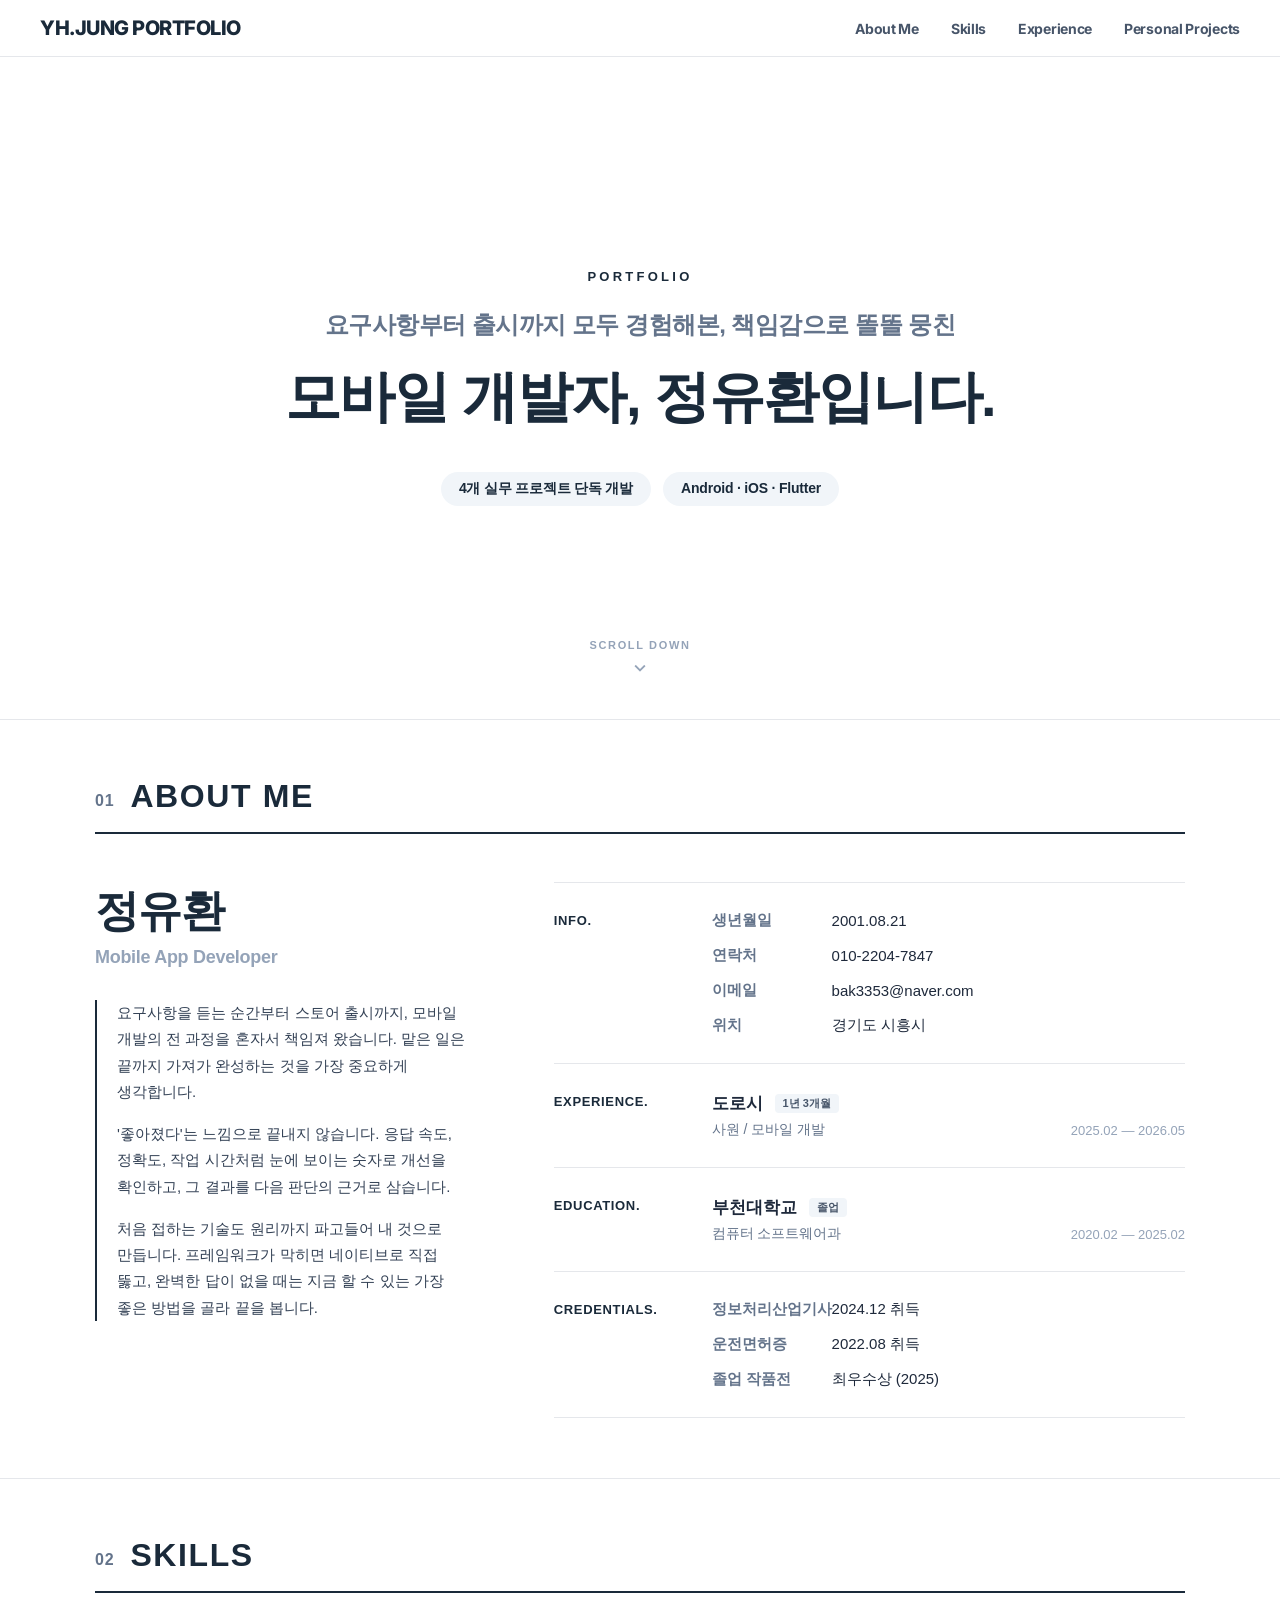
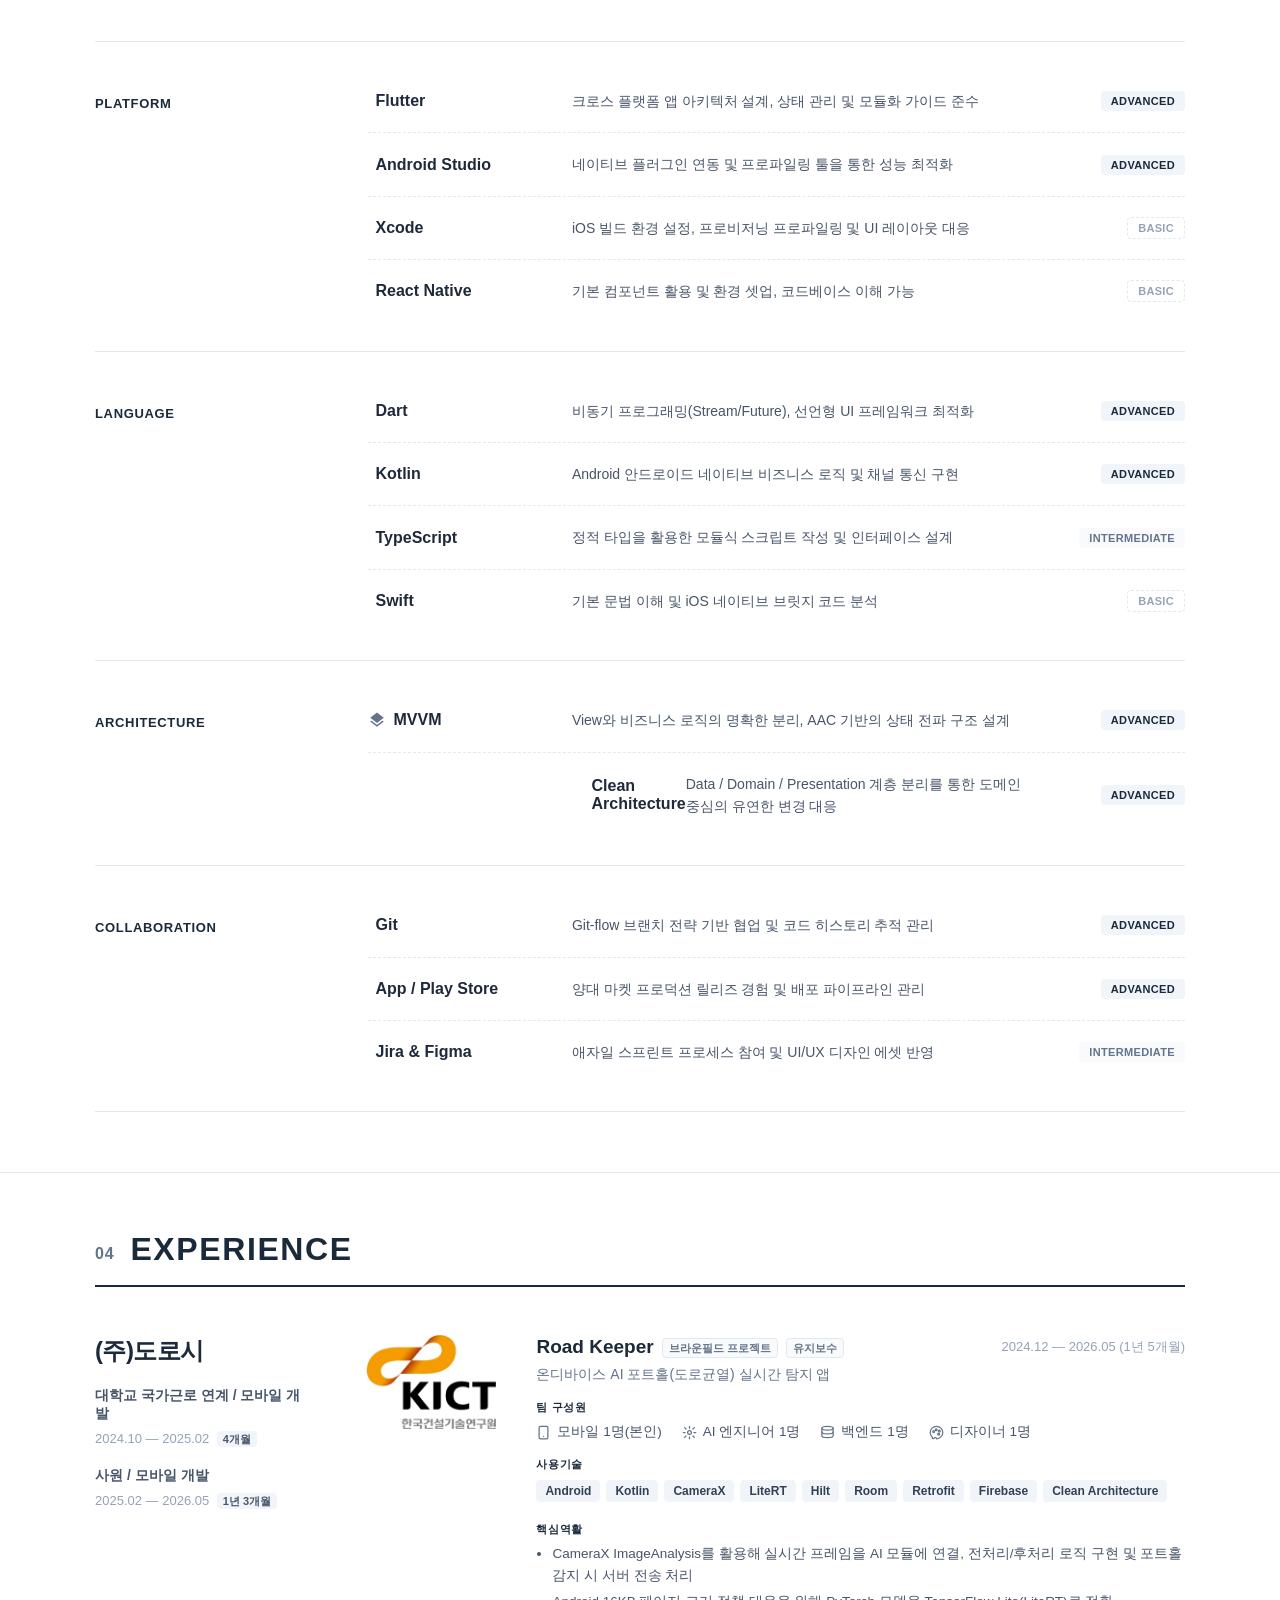
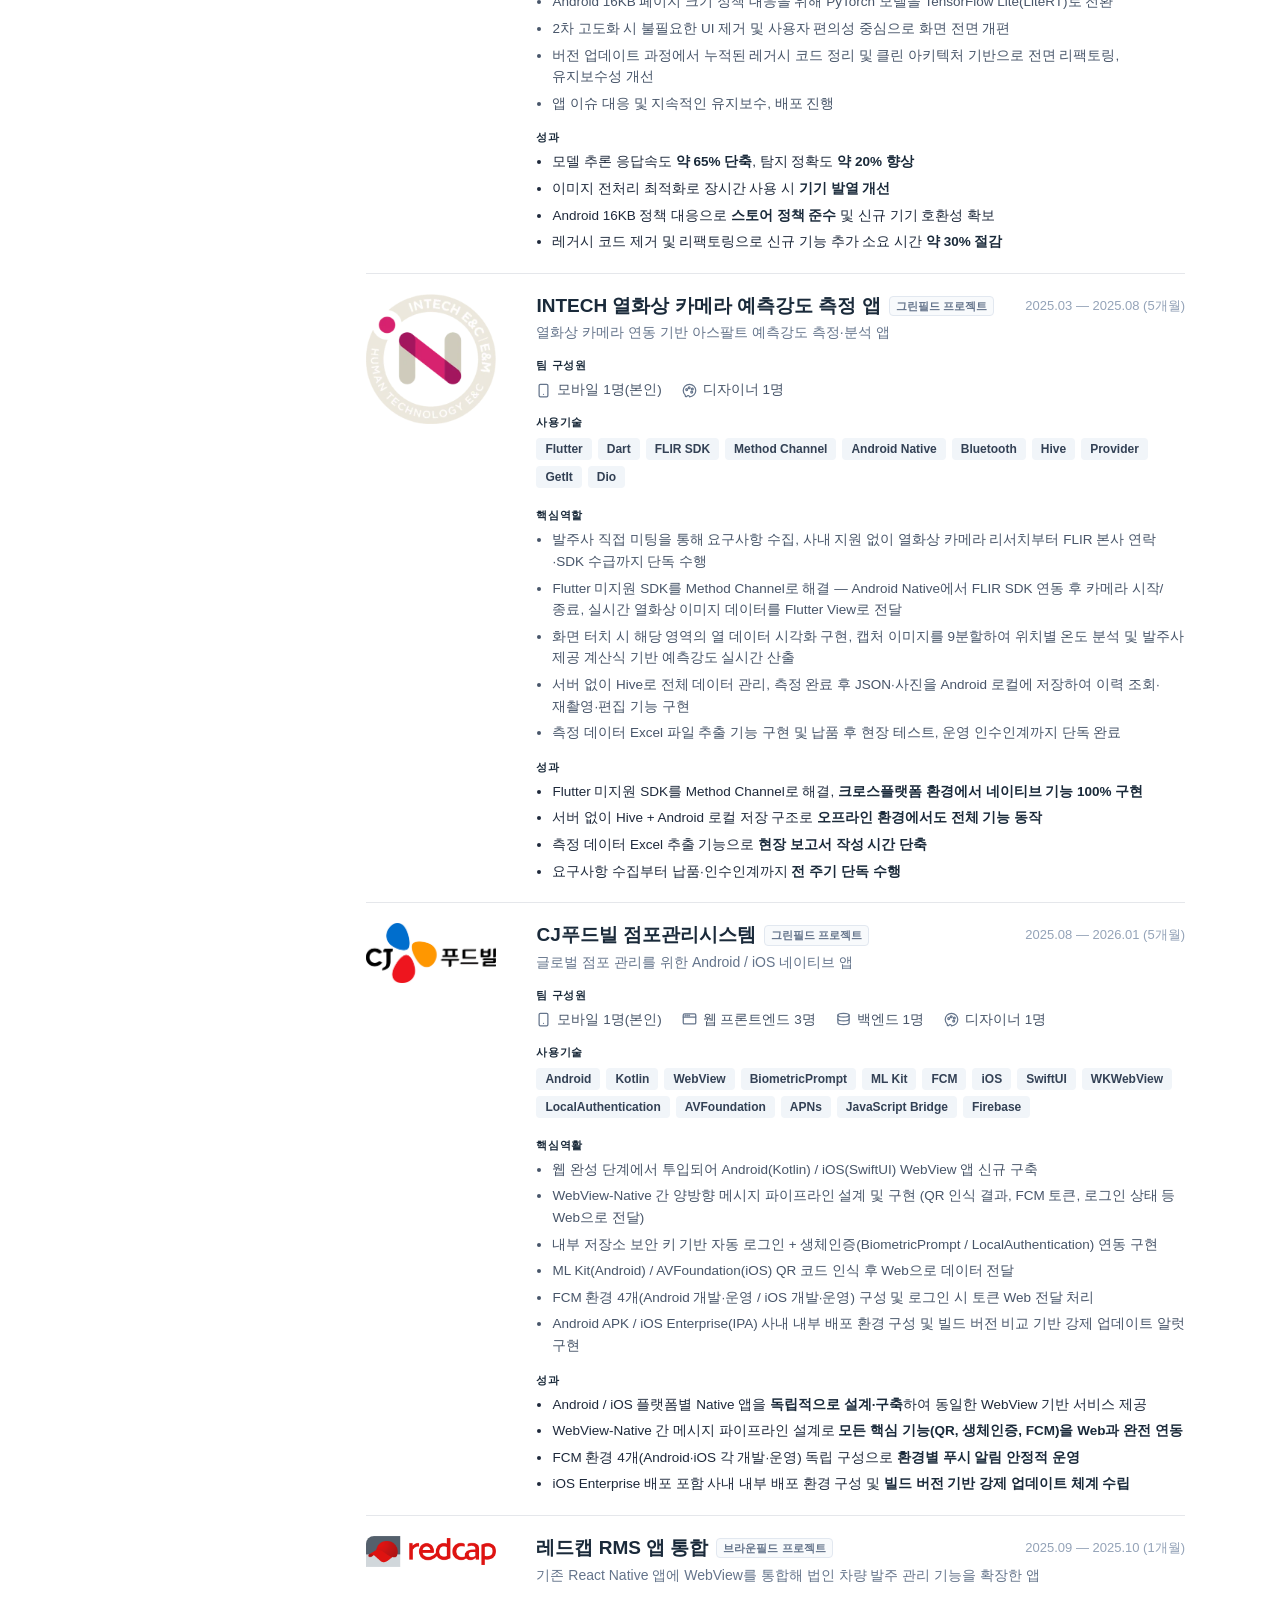
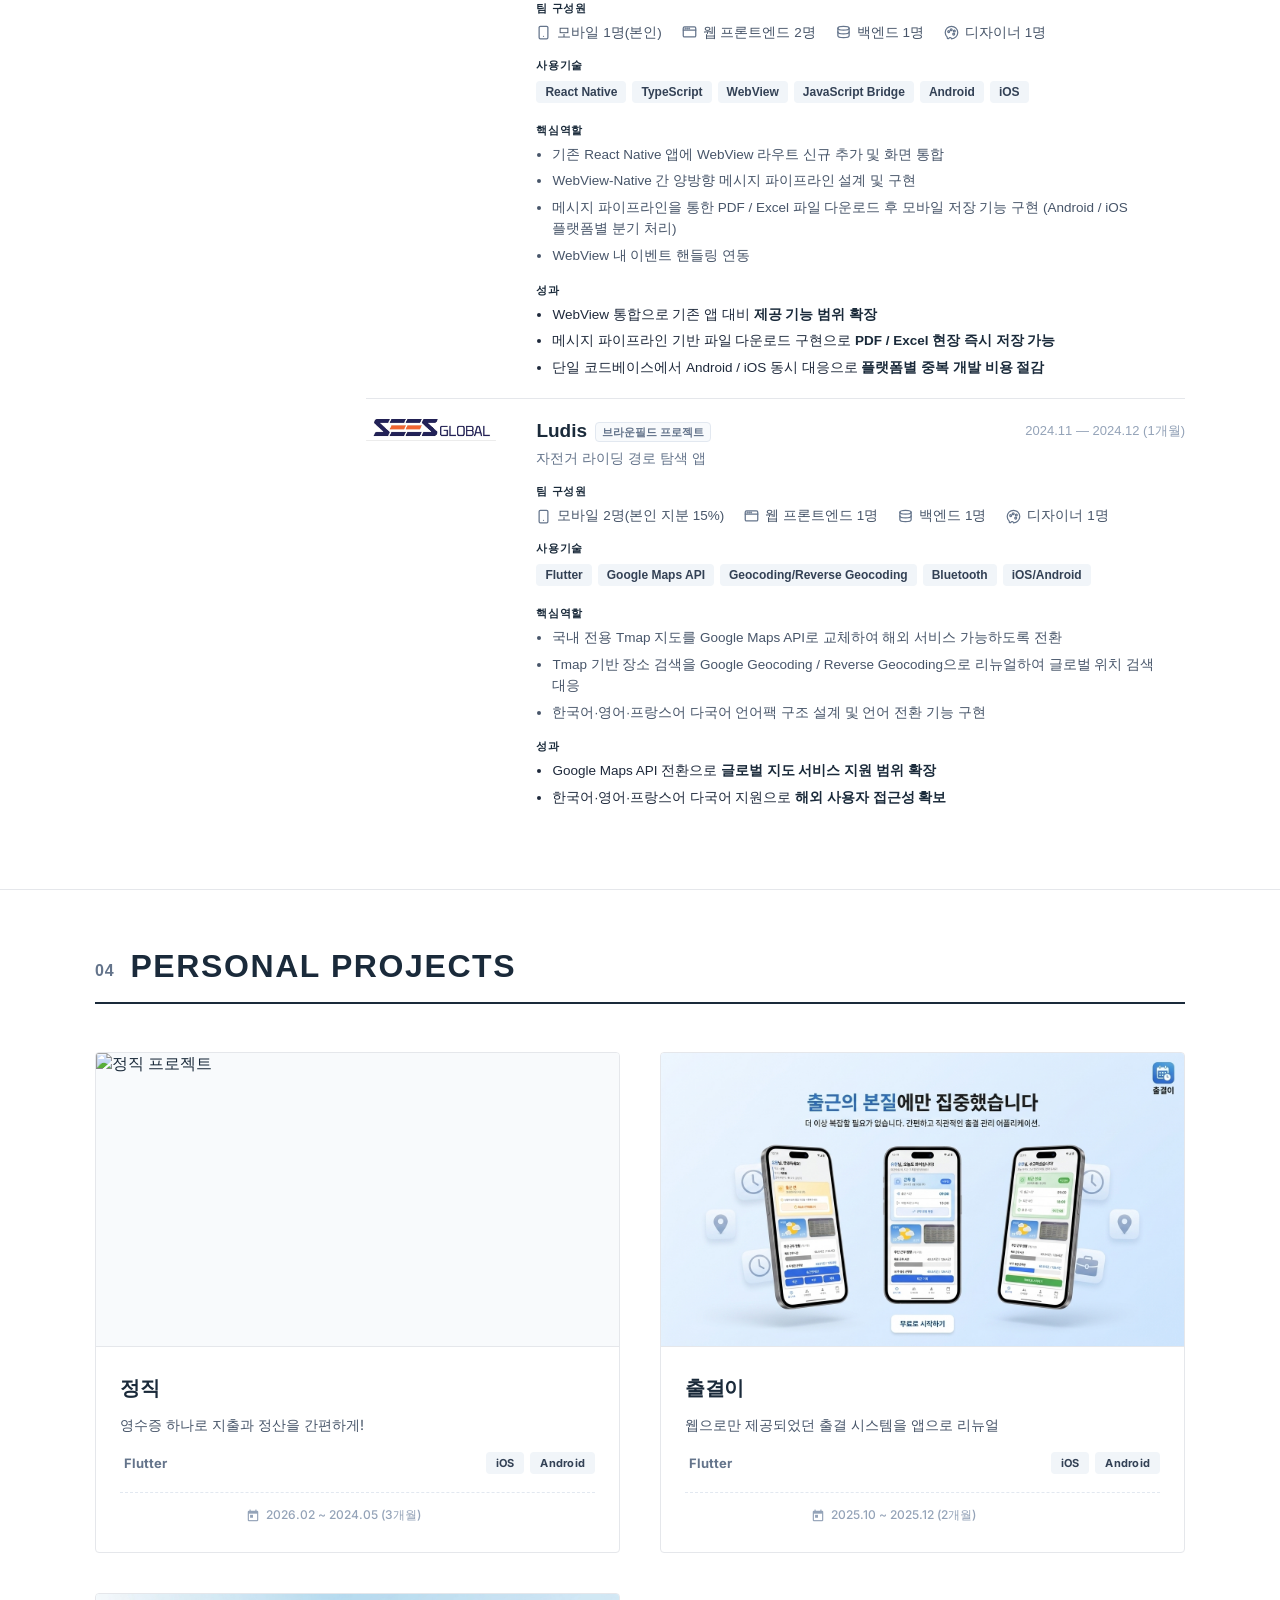
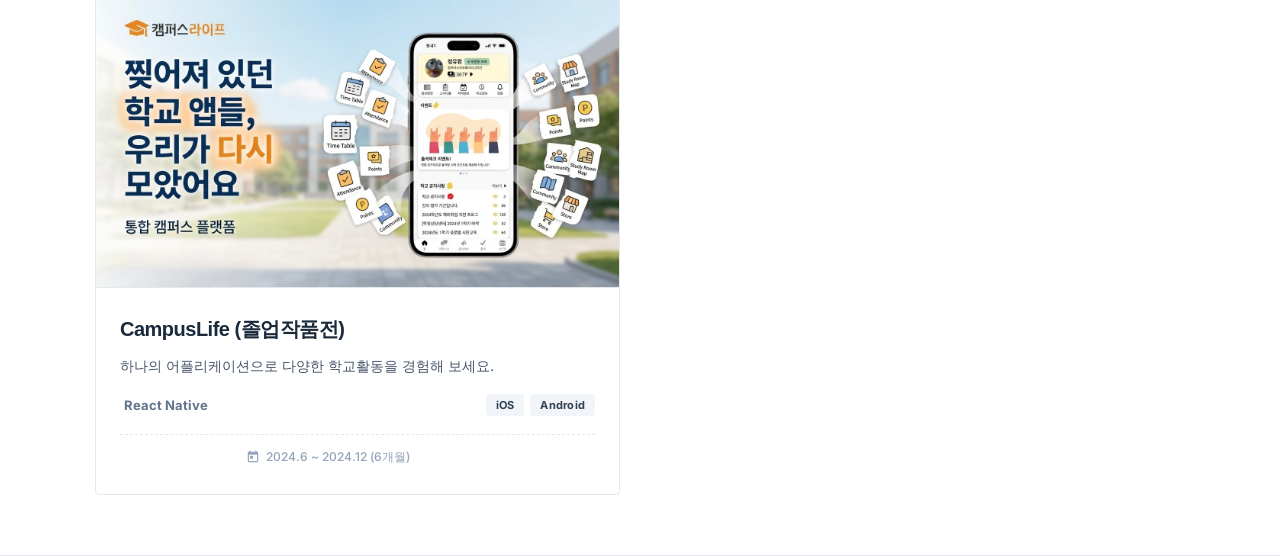
==== commit 4ebcb698: "headline text 변경" ====
--- a/index.html
+++ b/index.html
@@ -44,7 +44,7 @@
         <div class="hero-content">
           <div class="hero-tag">PORTFOLIO</div>
           <h1 class="hero-main-title">
-            <span class="hero-leading-text"> 요구사항부터 출시까지, 혼자서 끝까지 책임지는</span>
+            <span class="hero-leading-text"> 요구사항부터 출시까지 모두 경험해본, 책임감으로 똘똘 뭉친</span>
             <span class="hero-focus-text">모바일 개발자, 정유환입니다.</span>
           </h1>
           <div class="hero-meta">
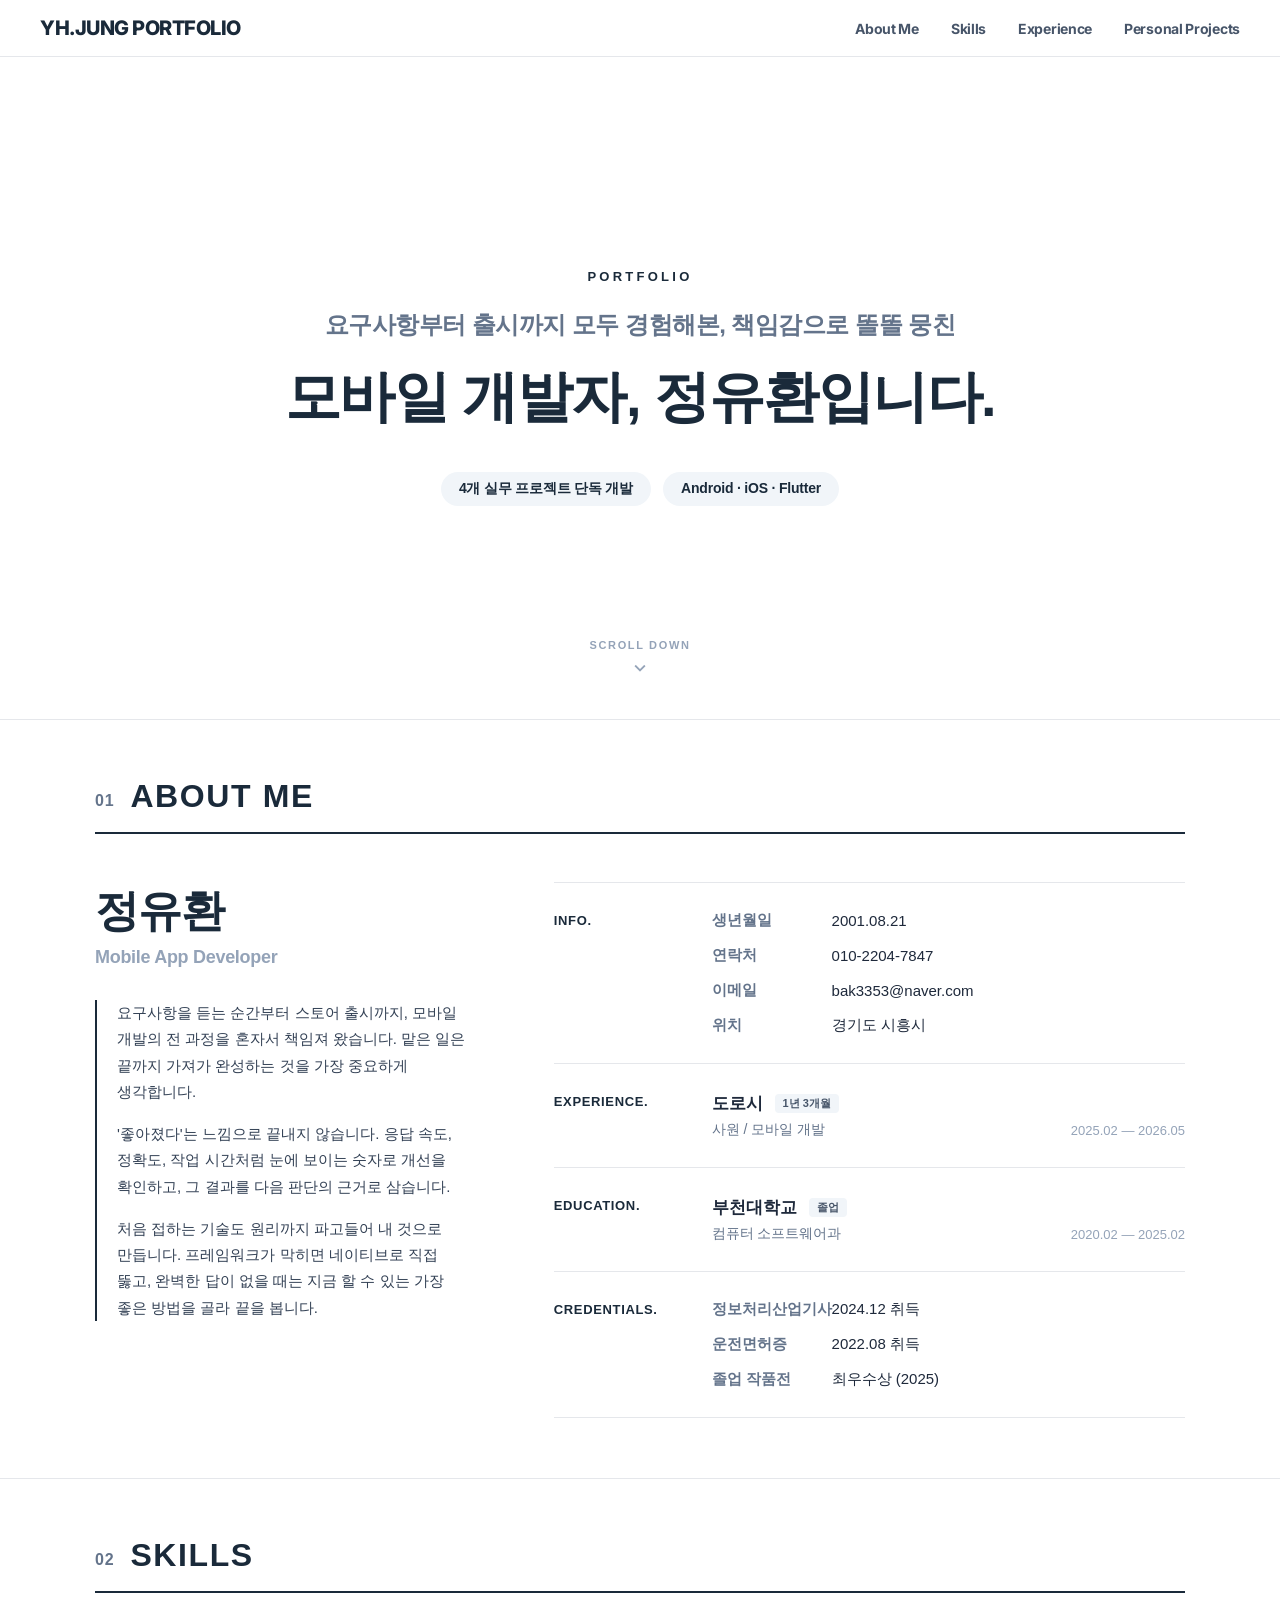
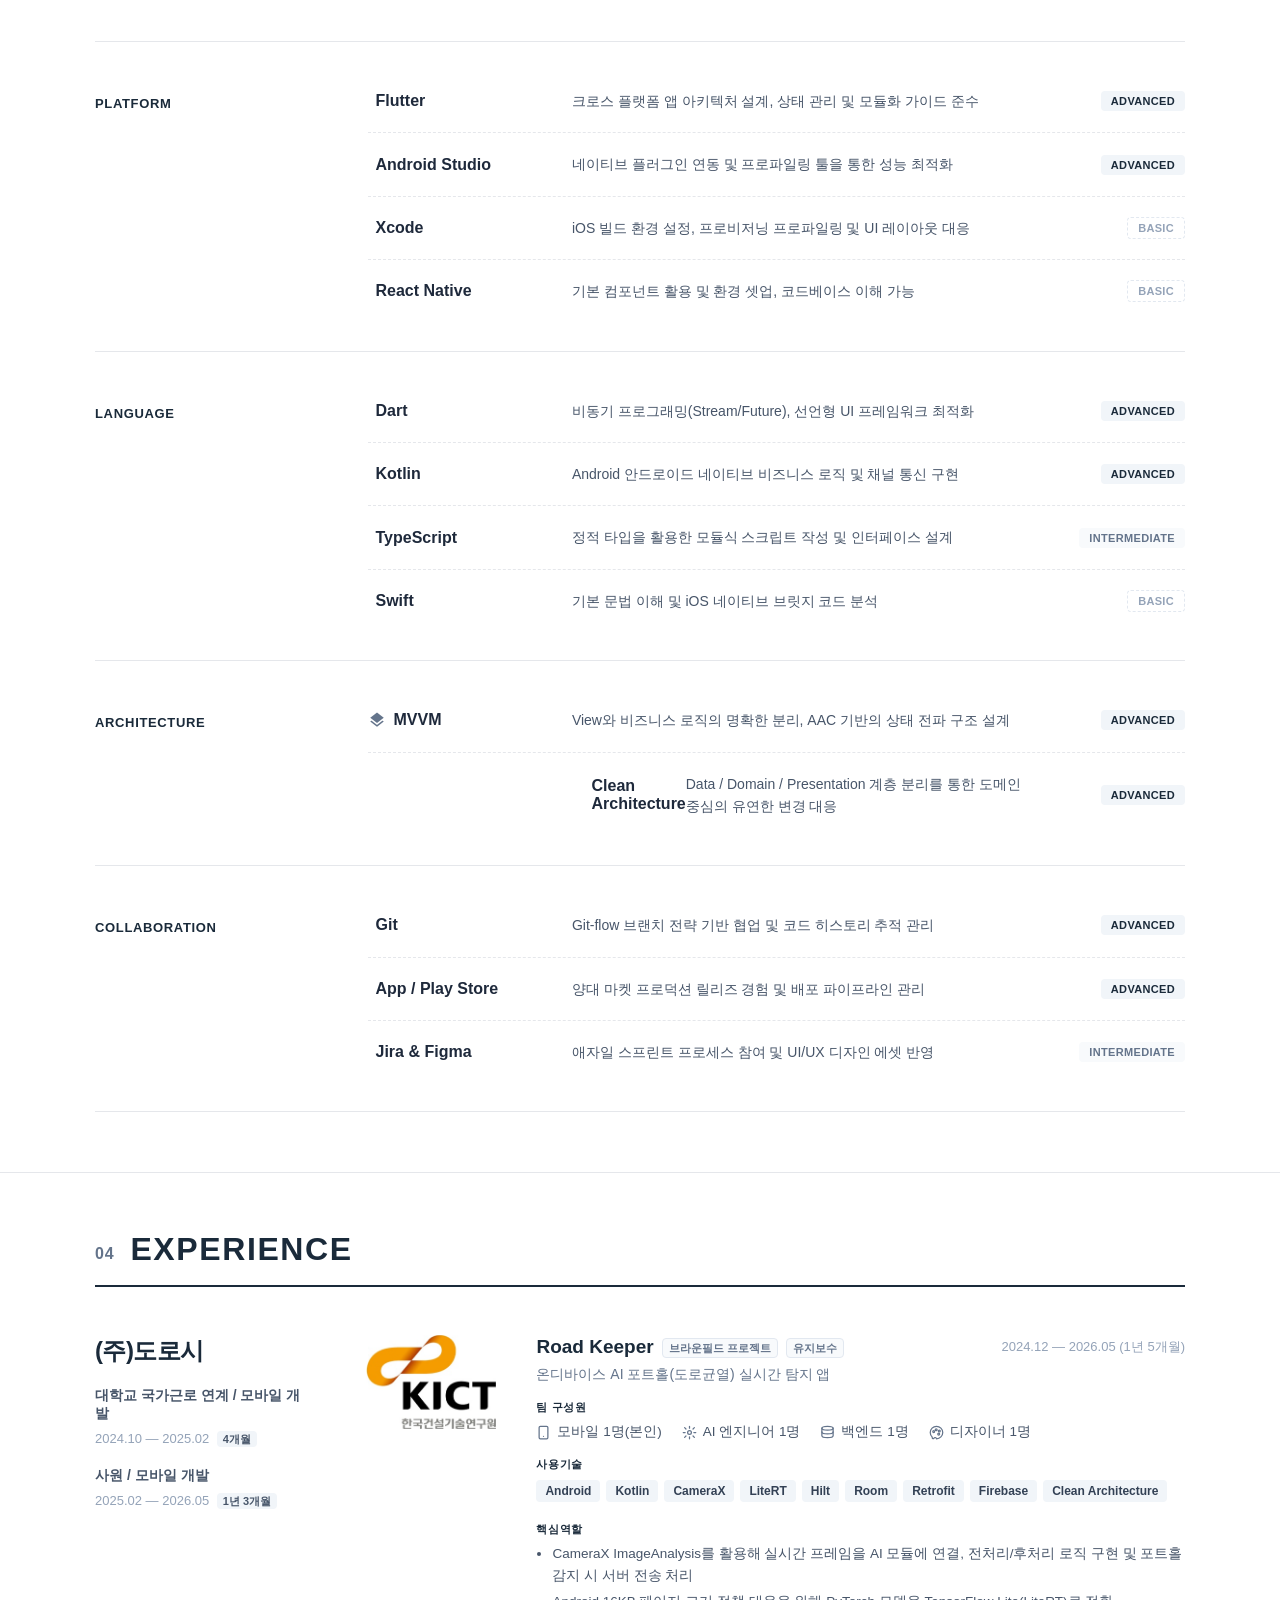
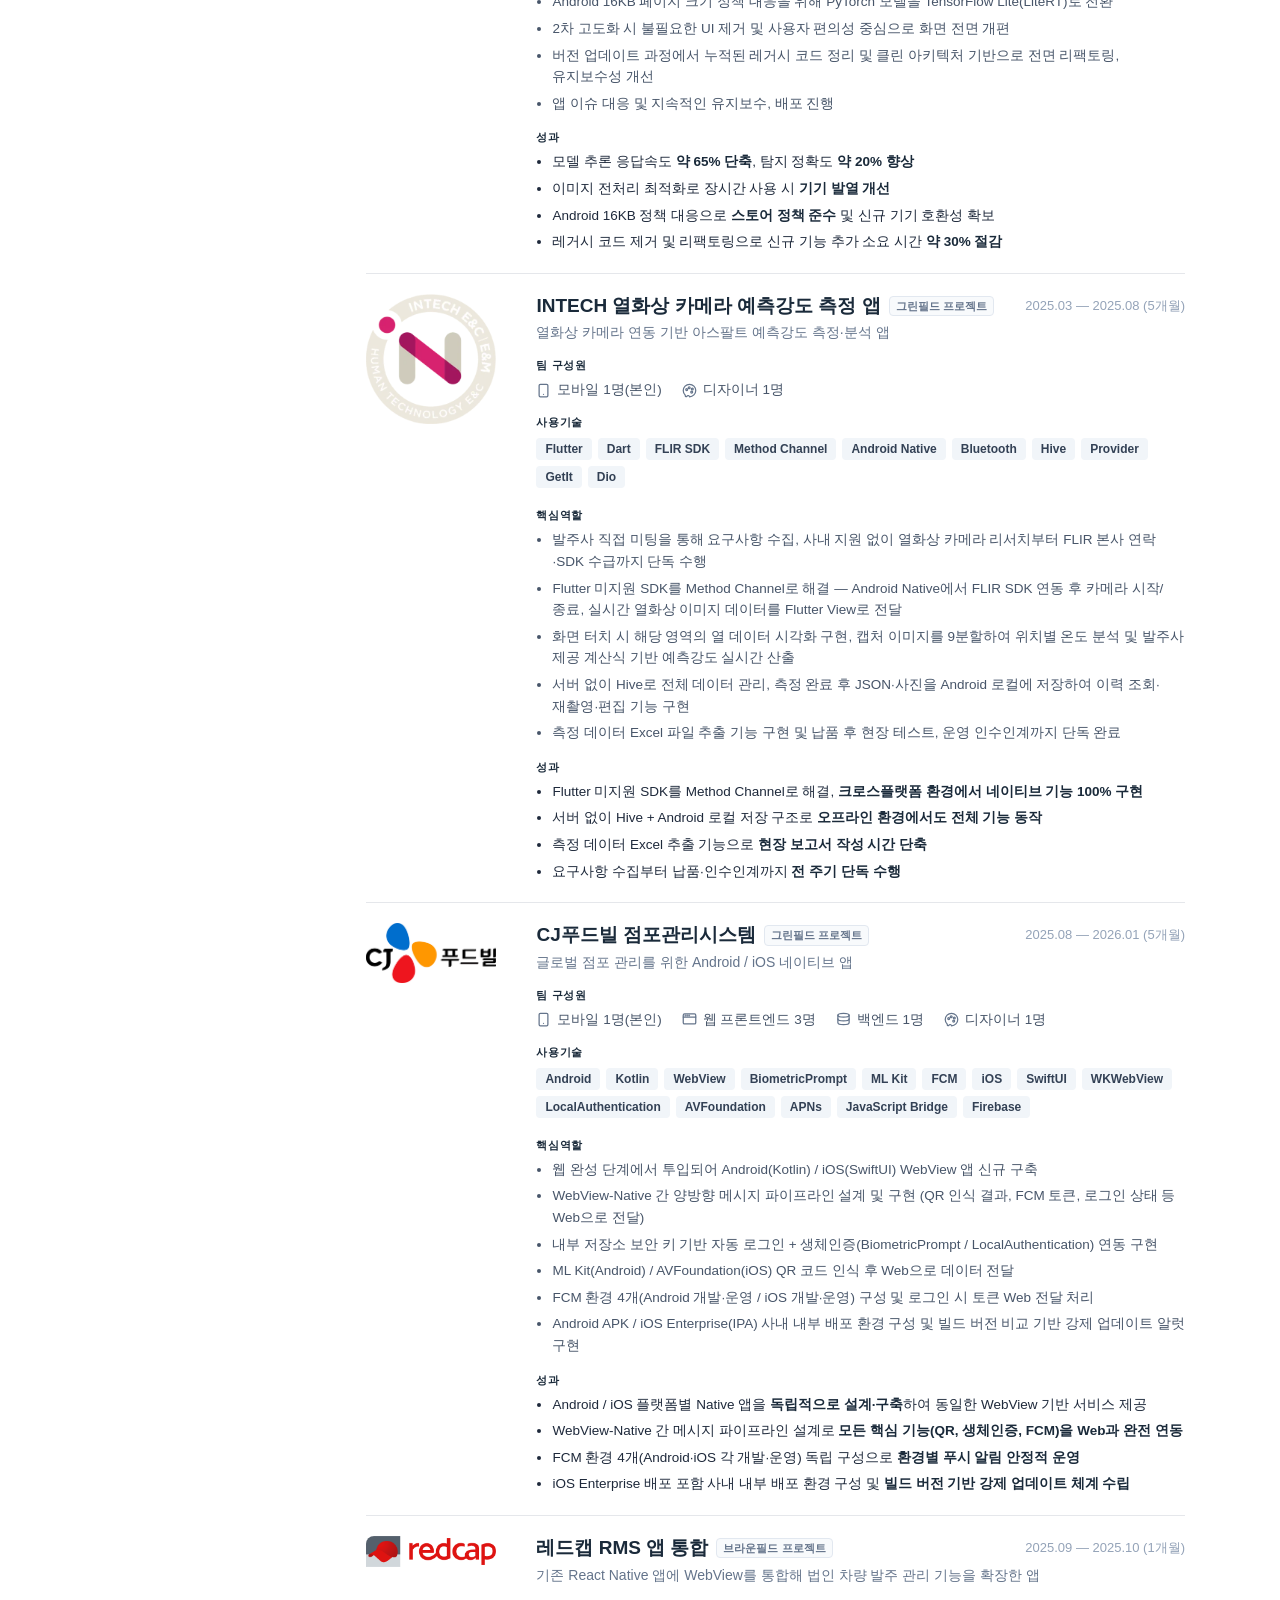
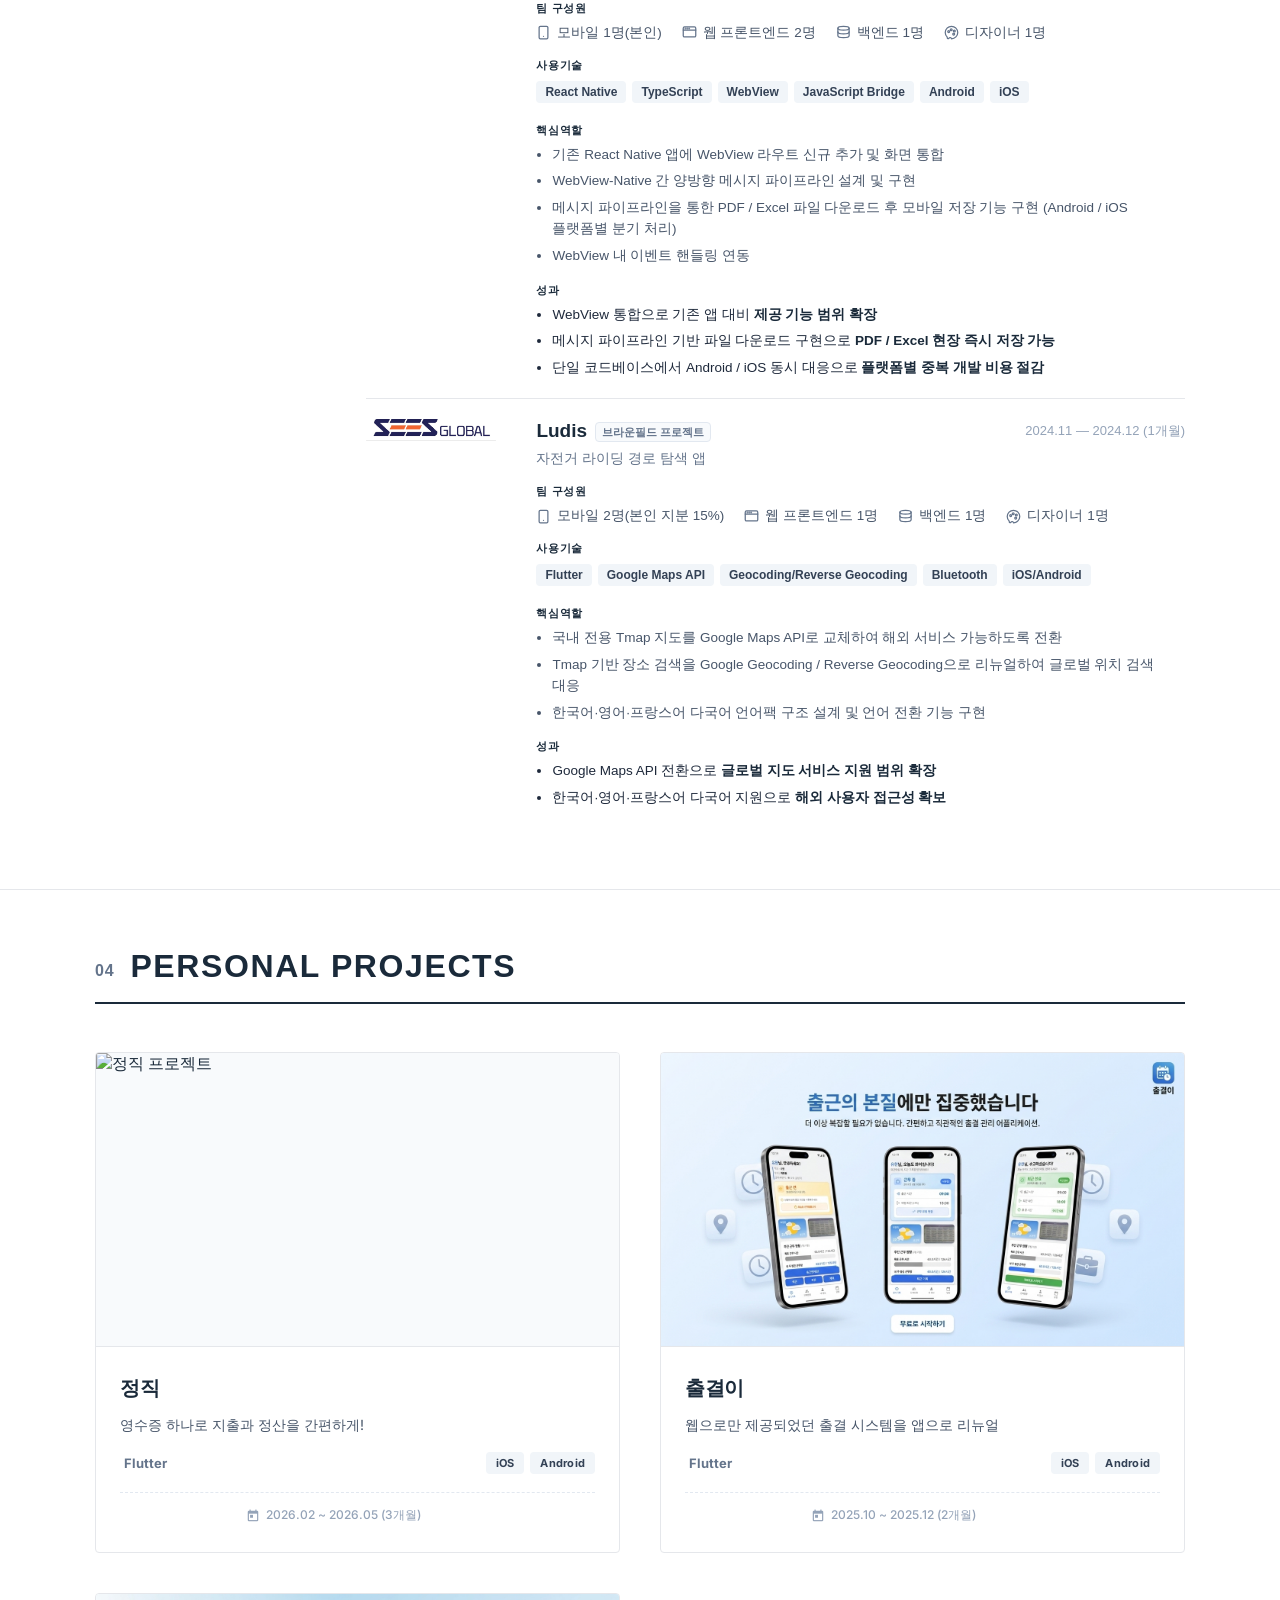
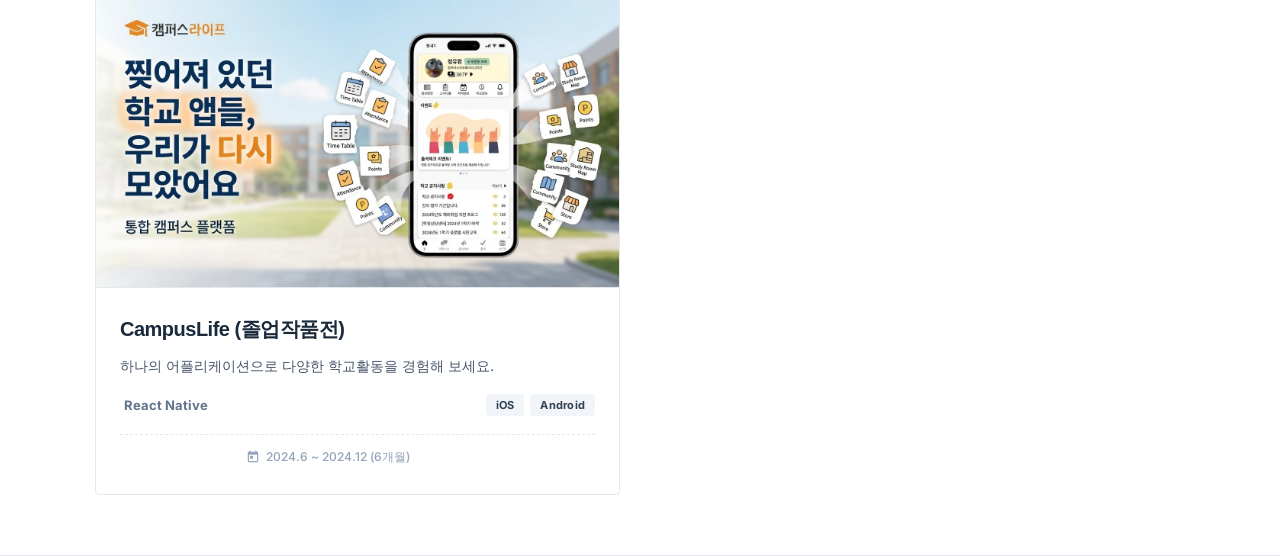
==== commit b1e73ff2: "feat: 오타 수정" ====
--- a/index.html
+++ b/index.html
@@ -353,7 +353,7 @@
                   </div>
                 </div>
                 <div class="p-section">
-                  <h5 class="p-section-title">핵심역활</h5>
+                  <h5 class="p-section-title">핵심역할</h5>
                   <ul class="p-bullet-list">
                     <li>CameraX ImageAnalysis를 활용해 실시간 프레임을 AI 모듈에 연결, 전처리/후처리 로직 구현 및 포트홀 감지 시 서버 전송 처리</li>
                     <li>Android 16KB 페이지 크기 정책 대응을 위해 PyTorch 모델을 TensorFlow Lite(LiteRT)로 전환</li>
@@ -527,7 +527,7 @@
                 </div>
 
                 <div class="p-section">
-                  <h5 class="p-section-title">핵심역활</h5>
+                  <h5 class="p-section-title">핵심역할</h5>
                   <ul class="p-bullet-list">
                     <li>웹 완성 단계에서 투입되어 Android(Kotlin) / iOS(SwiftUI) WebView 앱 신규 구축</li>
                     <li>WebView-Native 간 양방향 메시지 파이프라인 설계 및 구현 (QR 인식 결과, FCM 토큰, 로그인 상태 등 Web으로 전달)</li>
@@ -759,7 +759,7 @@
                 </div>
                 <div class="project-duration">
                   <span class="material-icons">calendar_today</span>
-                  2026.02 ~ 2024.05 (3개월)
+                  2026.02 ~ 2026.05 (3개월)
                 </div>
               </div>
             </div>
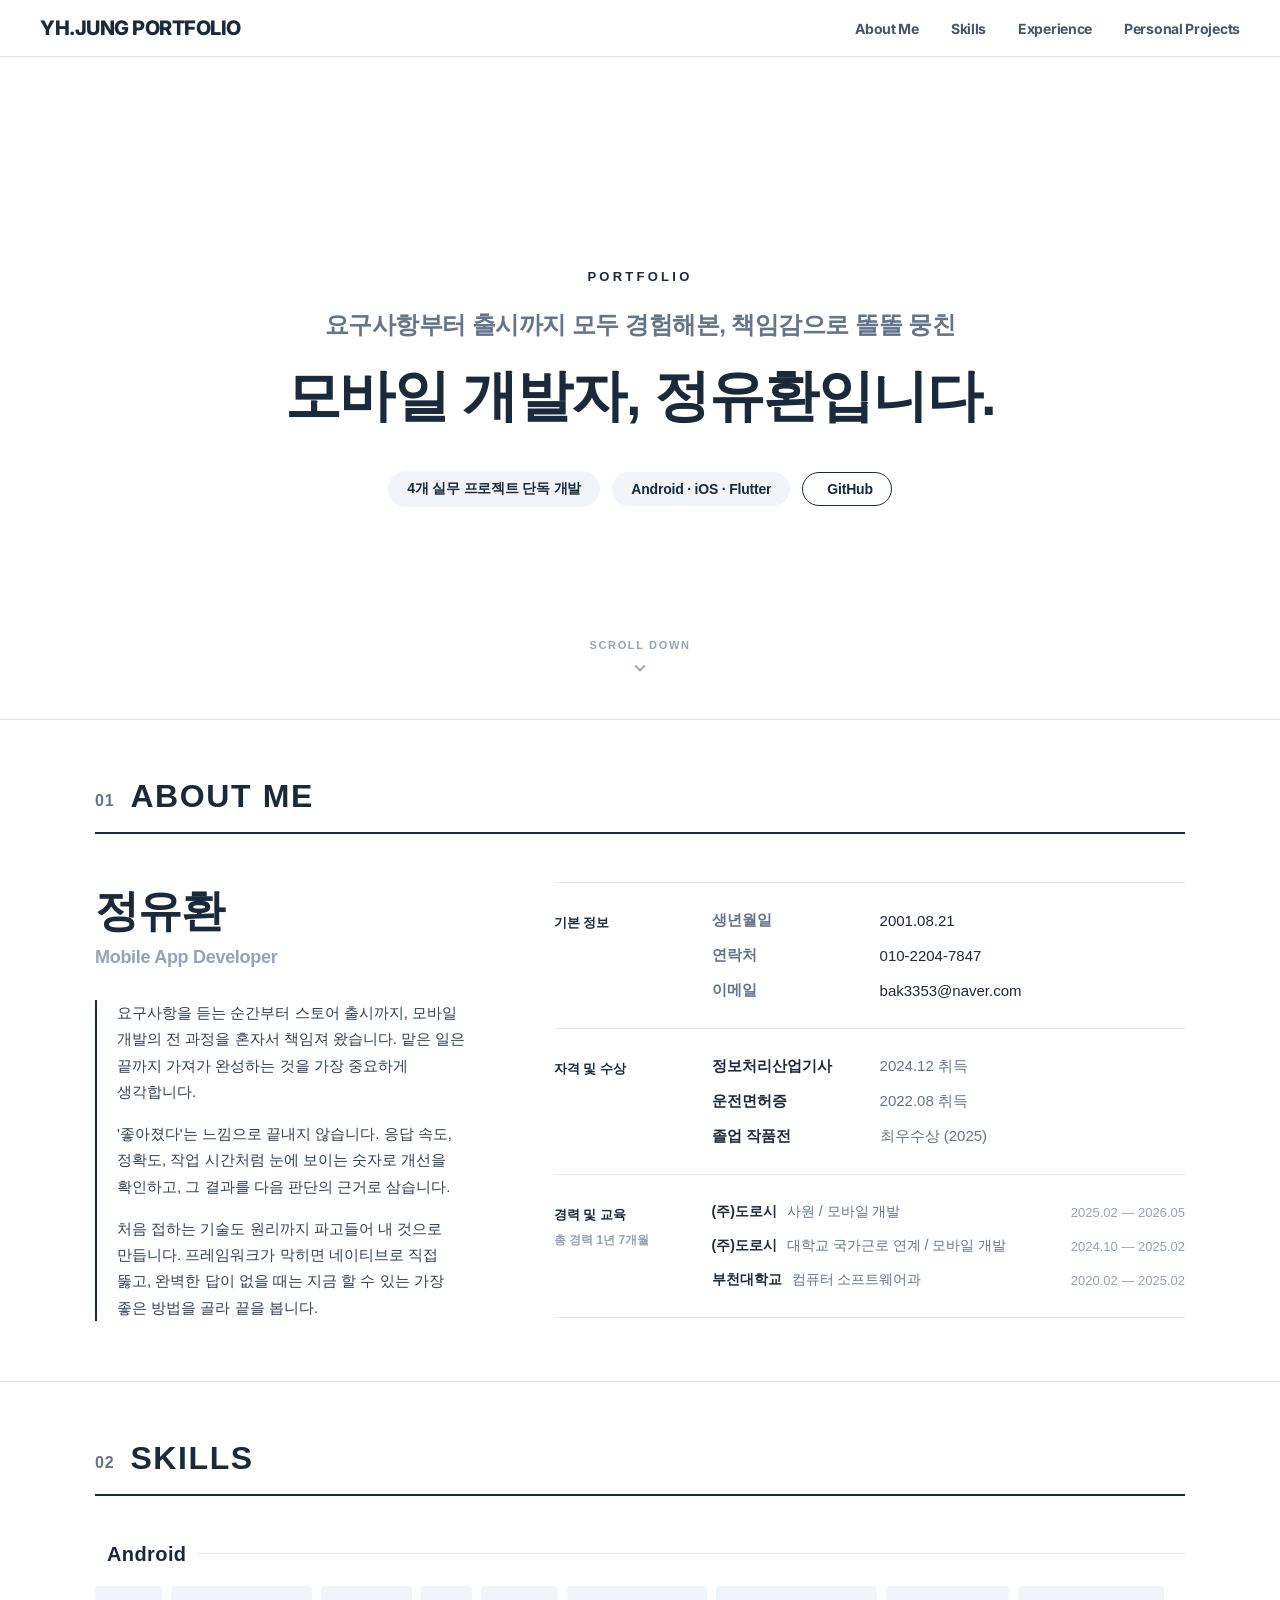
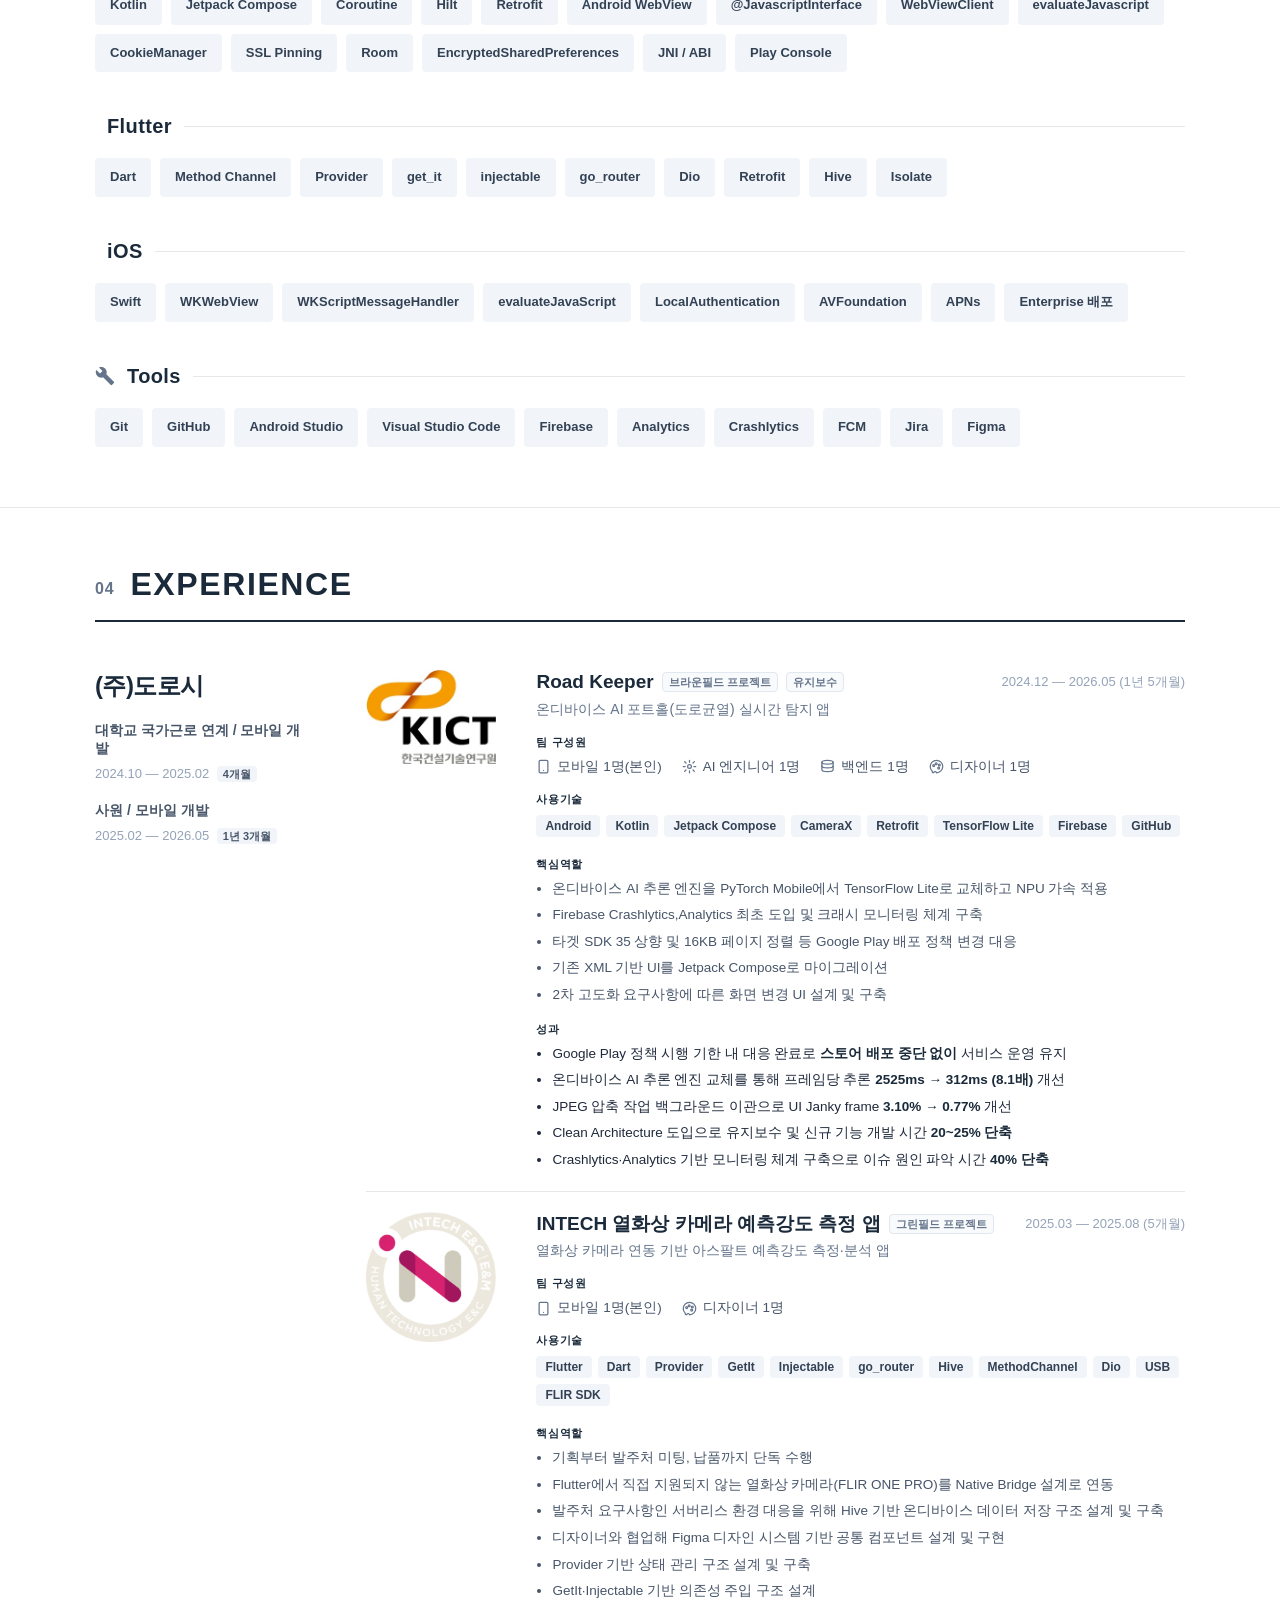
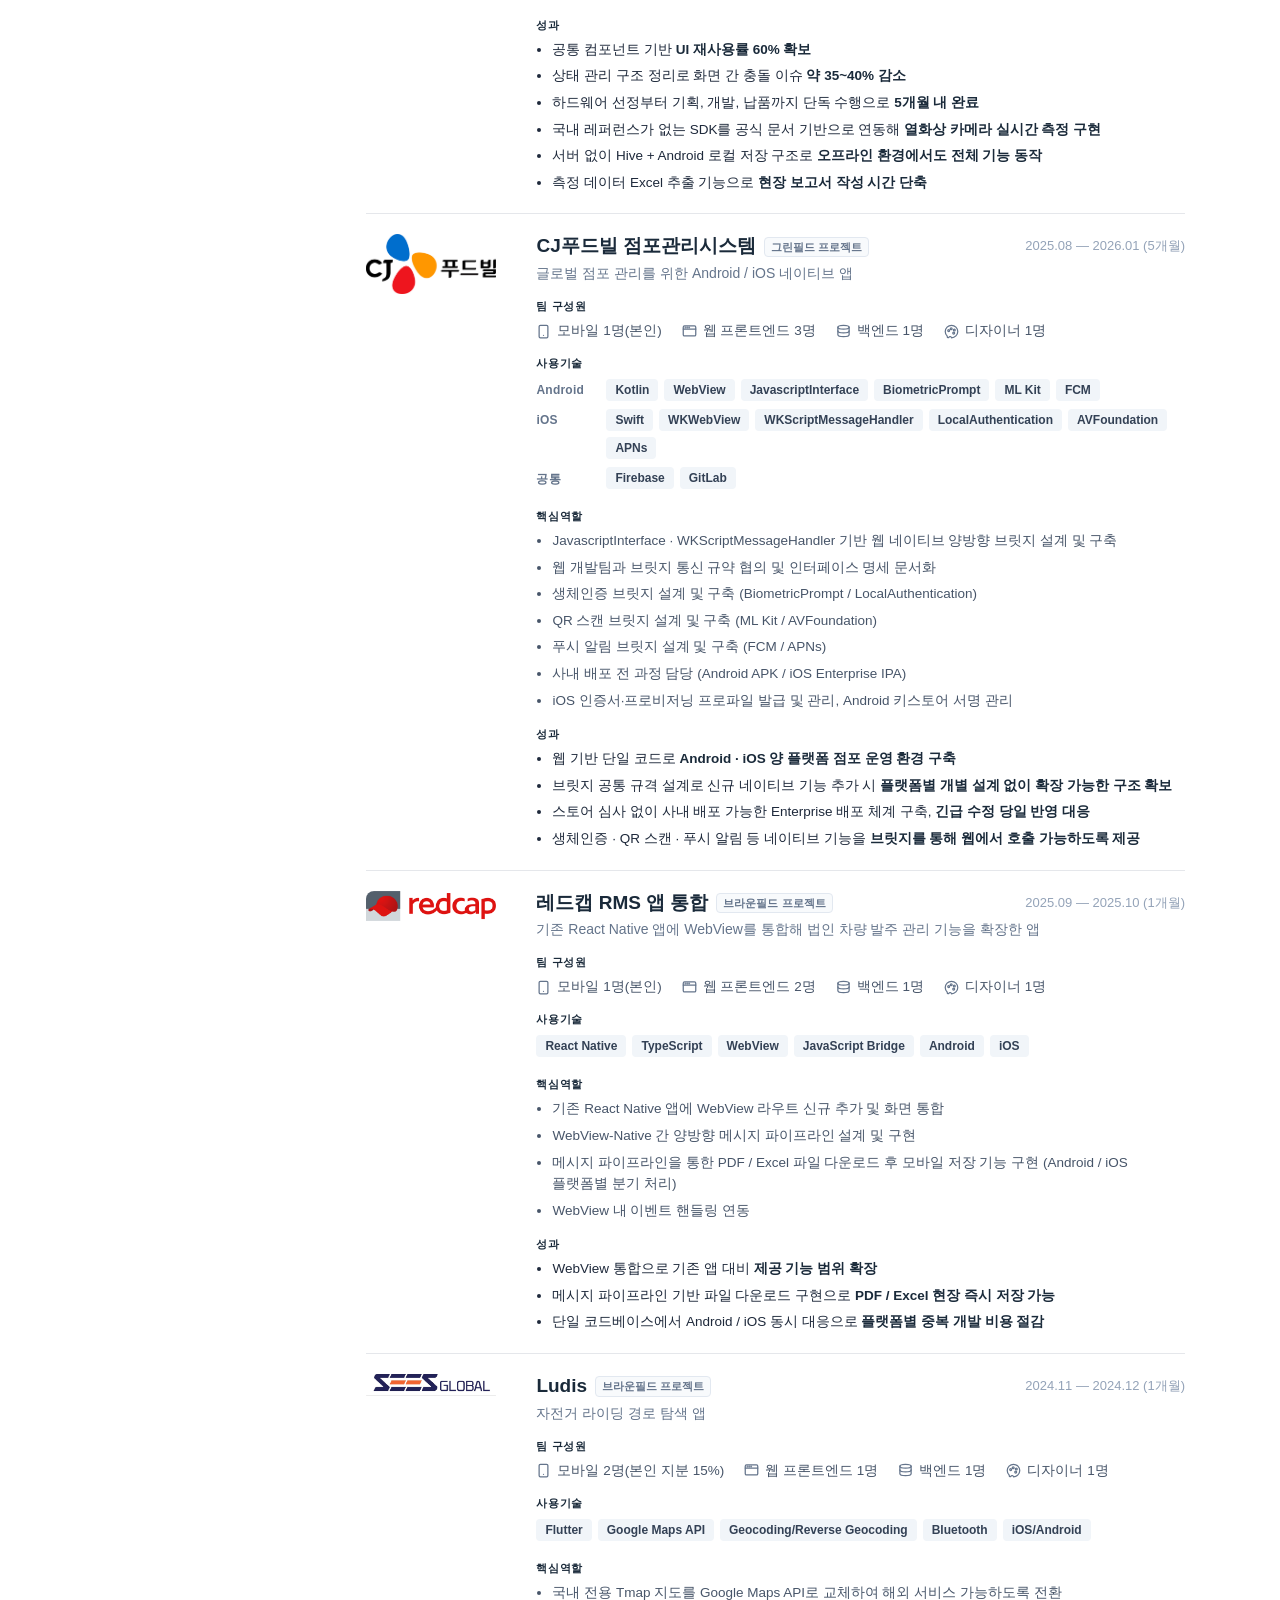
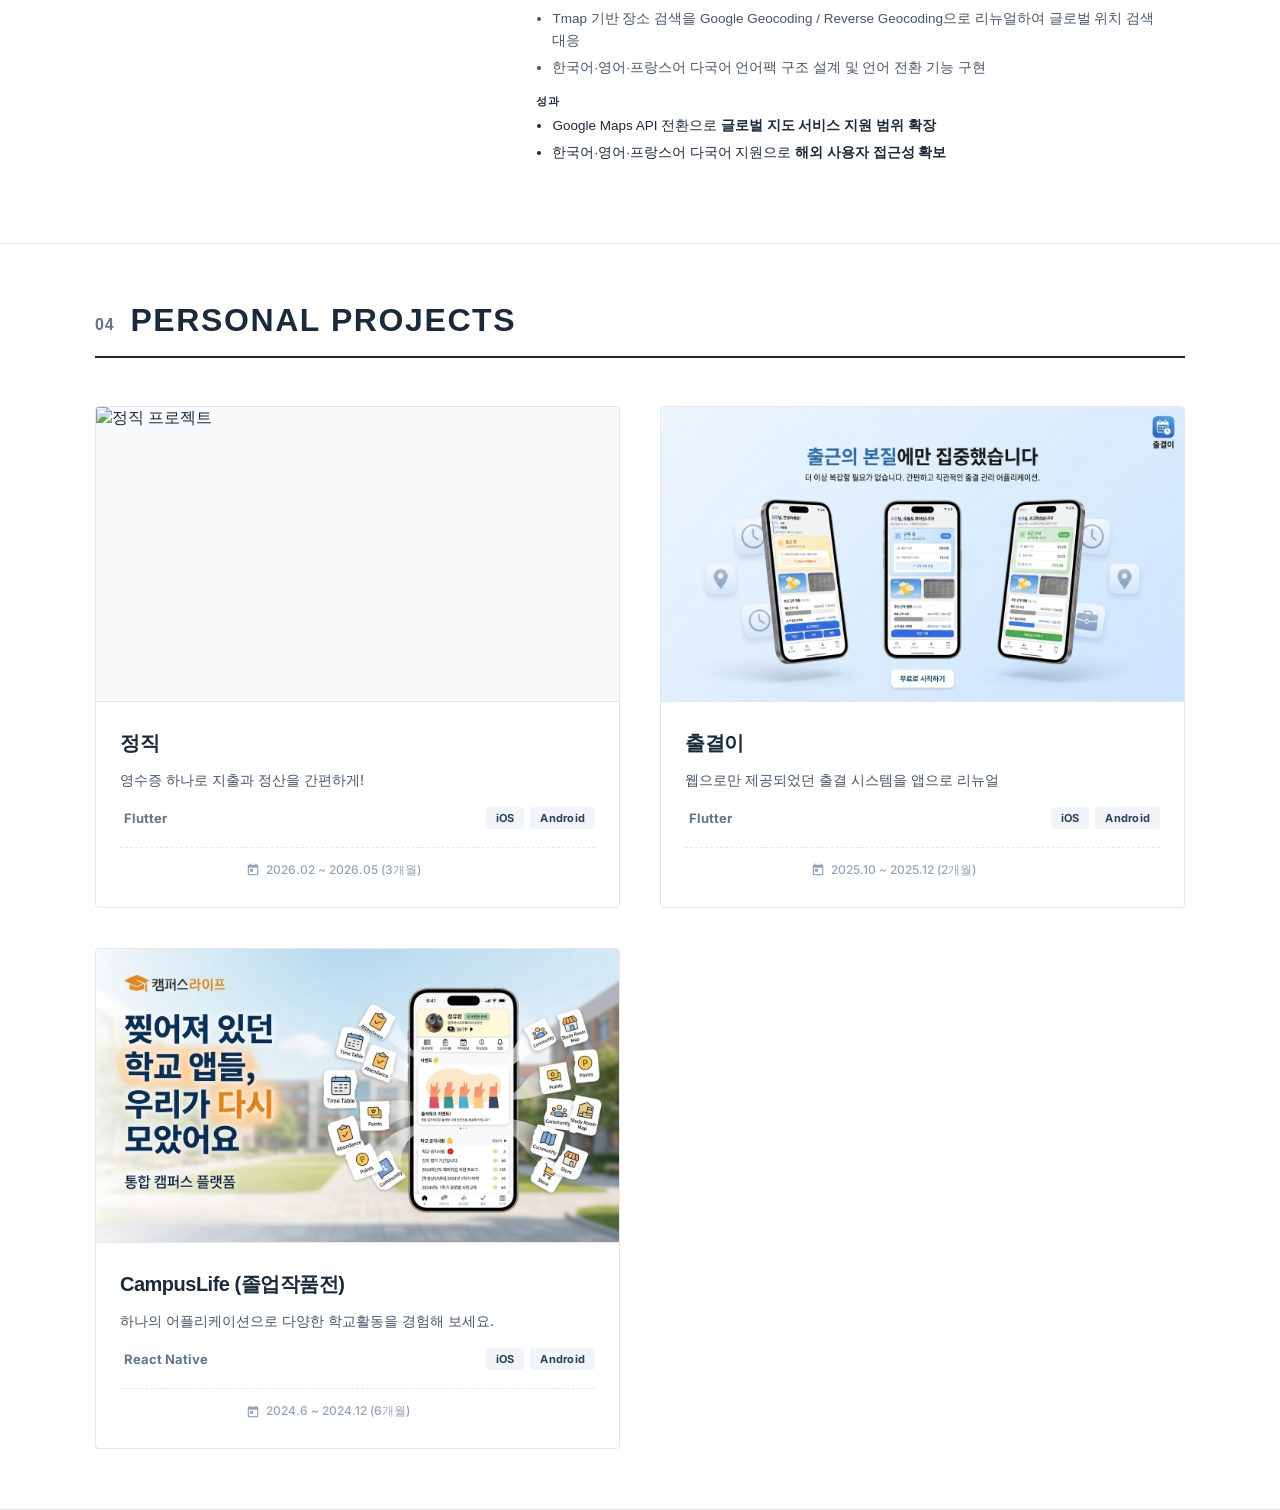
==== commit 1d308959: "refactor: CSS/JS 파일 분리 및 SKILLS·EXPERIENCE 내용 개편 구조 변경 - style.css를 섹션별 10개 파일로 분리 (css/), responsiv" ====
--- a/index.html
+++ b/index.html
@@ -14,7 +14,17 @@
   <link rel="stylesheet" href="https://cdn.jsdelivr.net/gh/devicons/devicon@latest/devicon.min.css">
   <link href="https://cdn.jsdelivr.net/gh/orioncactus/pretendard/dist/web/static/pretendard.css" rel="stylesheet">
 
-  <link rel="stylesheet" href="style.css">
+  <!-- 아래 순서가 곧 캐스케이드 우선순위입니다. responsive.css는 반드시 마지막에 유지하세요. -->
+  <link rel="stylesheet" href="css/base.css">
+  <link rel="stylesheet" href="css/header.css">
+  <link rel="stylesheet" href="css/hero.css">
+  <link rel="stylesheet" href="css/about.css">
+  <link rel="stylesheet" href="css/experience.css">
+  <link rel="stylesheet" href="css/skills.css">
+  <link rel="stylesheet" href="css/personal.css">
+  <link rel="stylesheet" href="css/modal.css">
+  <link rel="stylesheet" href="css/animations.css">
+  <link rel="stylesheet" href="css/responsive.css">
 </head>
 
 <body>
@@ -50,6 +60,16 @@
           <div class="hero-meta">
             <span class="meta-item">4개 실무 프로젝트 단독 개발</span>
             <span class="meta-item"> Android · iOS · Flutter</span>
+            <a class="meta-link" href="https://github.com/youhwanJung" target="_blank">
+              <i class="devicon-github-original"></i>
+              GitHub
+            </a>
+            <!-- TODO: 기술 문서 링크를 받으면 아래 주석을 풀고 href 를 교체하세요.
+            <a class="meta-link" href="" target="_blank">
+              <span class="material-icons">description</span>
+              기술 문서
+            </a>
+            -->
           </div>
         </div>
       </div>
@@ -90,7 +110,7 @@
           <div class="about-right-zone">
 
             <div class="about-list-block">
-              <div class="block-label">INFO.</div>
+              <div class="block-label">기본 정보</div>
               <div class="block-content">
                 <div class="flat-row"><span class="flat-key">생년월일</span><span class="flat-val">2001.08.21</span></div>
                 <div class="flat-row"><span class="flat-key">연락처</span><span class="flat-val">010-2204-7847</span></div>
@@ -98,49 +118,52 @@
                   <span class="flat-key">이메일</span>
                   <span class="flat-val"><a href="mailto:bak3353@naver.com">bak3353@naver.com</a></span>
                 </div>
-                <div class="flat-row"><span class="flat-key">위치</span><span class="flat-val">경기도 시흥시</span></div>
+              </div>
+            </div>
+
+            <div class="about-list-block emphasize-key">
+              <div class="block-label">자격 및 수상</div>
+              <div class="block-content">
+                <div class="flat-row"><span class="flat-key">정보처리산업기사</span><span class="flat-val">2024.12 취득</span>
+                </div>
+                <div class="flat-row"><span class="flat-key">운전면허증</span><span class="flat-val">2022.08 취득</span></div>
+                <div class="flat-row"><span class="flat-key">졸업 작품전</span> <span class="flat-val">최우수상 (2025)</span>
+                </div>
               </div>
             </div>
 
             <div class="about-list-block">
-              <div class="block-label">EXPERIENCE.</div>
+              <div class="block-label">
+                경력 및 교육
+                <span class="label-note">총 경력 1년 7개월</span>
+              </div>
               <div class="block-content">
                 <div class="flat-history">
                   <div class="history-main">
-                    <span class="comp-name">도로시</span>
-                    <span class="comp-duration">1년 3개월</span>
+                    <span class="comp-name">(주)도로시</span>
+                    <span class="history-role">사원 / 모바일 개발</span>
                   </div>
                   <div class="history-detail">
-                    <span class="history-role">사원 / 모바일 개발</span>
                     <span class="history-date">2025.02 — 2026.05</span>
                   </div>
                 </div>
-              </div>
-            </div>
-
-            <div class="about-list-block">
-              <div class="block-label">EDUCATION.</div>
-              <div class="block-content">
+                <div class="flat-history">
+                  <div class="history-main">
+                    <span class="comp-name">(주)도로시</span>
+                    <span class="history-role">대학교 국가근로 연계 / 모바일 개발</span>
+                  </div>
+                  <div class="history-detail">
+                    <span class="history-date">2024.10 — 2025.02</span>
+                  </div>
+                </div>
                 <div class="flat-history">
                   <div class="history-main">
                     <span class="comp-name">부천대학교</span>
-                    <span class="comp-duration">졸업</span>
+                    <span class="history-role">컴퓨터 소프트웨어과</span>
                   </div>
                   <div class="history-detail">
-                    <span class="history-role">컴퓨터 소프트웨어과</span>
                     <span class="history-date">2020.02 — 2025.02</span>
                   </div>
-                </div>
-              </div>
-            </div>
-
-            <div class="about-list-block">
-              <div class="block-label">CREDENTIALS.</div>
-              <div class="block-content">
-                <div class="flat-row"><span class="flat-key">정보처리산업기사</span><span class="flat-val">2024.12 취득</span>
-                </div>
-                <div class="flat-row"><span class="flat-key">운전면허증</span><span class="flat-val">2022.08 취득</span></div>
-                <div class="flat-row"><span class="flat-key">졸업 작품전</span> <span class="flat-val">최우수상 (2025)</span>
                 </div>
               </div>
             </div>
@@ -164,94 +187,82 @@
         <div class="skills-content">
           <div class="skills-list-wrap">
 
-            <div class="skill-row-block">
-              <div class="skill-label">PLATFORM</div>
-              <div class="skill-items-group">
-                <div class="skill-line-item">
-                  <span class="skill-name-wrap"><i class="devicon-flutter-plain colored"></i> Flutter</span>
-                  <span class="skill-desc">크로스 플랫폼 앱 아키텍처 설계, 상태 관리 및 모듈화 가이드 준수</span>
-                  <span class="skill-status high">Advanced</span>
-                </div>
-                <div class="skill-line-item">
-                  <span class="skill-name-wrap"><i class="devicon-androidstudio-plain colored"></i> Android
-                    Studio</span>
-                  <span class="skill-desc">네이티브 플러그인 연동 및 프로파일링 툴을 통한 성능 최적화</span>
-                  <span class="skill-status high">Advanced</span>
-                </div>
-                <div class="skill-line-item">
-                  <span class="skill-name-wrap"><i class="devicon-xcode-plain colored"></i> Xcode</span>
-                  <span class="skill-desc">iOS 빌드 환경 설정, 프로비저닝 프로파일링 및 UI 레이아웃 대응</span>
-                  <span class="skill-status basic">Basic</span>
-                </div>
-                <div class="skill-line-item">
-                  <span class="skill-name-wrap"><i class="devicon-react-original colored"></i> React Native</span>
-                  <span class="skill-desc">기본 컴포넌트 활용 및 환경 셋업, 코드베이스 이해 가능</span>
-                  <span class="skill-status basic">Basic</span>
-                </div>
-              </div>
-            </div>
-
-            <div class="skill-row-block">
-              <div class="skill-label">LANGUAGE</div>
-              <div class="skill-items-group">
-                <div class="skill-line-item">
-                  <span class="skill-name-wrap"><i class="devicon-dart-plain colored"></i> Dart</span>
-                  <span class="skill-desc">비동기 프로그래밍(Stream/Future), 선언형 UI 프레임워크 최적화</span>
-                  <span class="skill-status high">Advanced</span>
-                </div>
-                <div class="skill-line-item">
-                  <span class="skill-name-wrap"><i class="devicon-kotlin-plain colored"></i> Kotlin</span>
-                  <span class="skill-desc">Android 안드로이드 네이티브 비즈니스 로직 및 채널 통신 구현</span>
-                  <span class="skill-status high">Advanced</span>
-                </div>
-                <div class="skill-line-item">
-                  <span class="skill-name-wrap"><i class="devicon-typescript-plain colored"></i> TypeScript</span>
-                  <span class="skill-desc">정적 타입을 활용한 모듈식 스크립트 작성 및 인터페이스 설계</span>
-                  <span class="skill-status intermediate">Intermediate</span>
-                </div>
-                <div class="skill-line-item">
-                  <span class="skill-name-wrap"><i class="devicon-swift-plain colored"></i> Swift</span>
-                  <span class="skill-desc">기본 문법 이해 및 iOS 네이티브 브릿지 코드 분석</span>
-                  <span class="skill-status basic">Basic</span>
-                </div>
-              </div>
-            </div>
-
-            <div class="skill-row-block">
-              <div class="skill-label">ARCHITECTURE</div>
-              <div class="skill-items-group">
-                <div class="skill-line-item">
-                  <span class="skill-name-wrap"><span class="material-icons">layers</span> MVVM</span>
-                  <span class="skill-desc">View와 비즈니스 로직의 명확한 분리, AAC 기반의 상태 전파 구조 설계</span>
-                  <span class="skill-status high">Advanced</span>
-                </div>
-                <div class="skill-line-item">
-                  <span class="skill-name-wrap"><span class="material-icons">account_tree</span> Clean
-                    Architecture</span>
-                  <span class="skill-desc">Data / Domain / Presentation 계층 분리를 통한 도메인 중심의 유연한 변경 대응</span>
-                  <span class="skill-status high">Advanced</span>
-                </div>
-              </div>
-            </div>
-
-            <div class="skill-row-block">
-              <div class="skill-label">COLLABORATION</div>
-              <div class="skill-items-group">
-                <div class="skill-line-item">
-                  <span class="skill-name-wrap"><i class="devicon-git-plain colored"></i> Git</span>
-                  <span class="skill-desc">Git-flow 브랜치 전략 기반 협업 및 코드 히스토리 추적 관리</span>
-                  <span class="skill-status high">Advanced</span>
-                </div>
-                <div class="skill-line-item">
-                  <span class="skill-name-wrap"><i class="devicon-apple-original colored"></i> App / Play Store</span>
-                  <span class="skill-desc">양대 마켓 프로덕션 릴리즈 경험 및 배포 파이프라인 관리</span>
-                  <span class="skill-status high">Advanced</span>
-                </div>
-                <div class="skill-line-item">
-                  <span class="skill-name-wrap"><i class="devicon-jira-plain colored"></i> Jira & Figma</span>
-                  <span class="skill-desc">애자일 스프린트 프로세스 참여 및 UI/UX 디자인 에셋 반영</span>
-                  <span class="skill-status intermediate">Intermediate</span>
-                </div>
+            <div class="skill-group">
+              <div class="skill-group-head">
+                <i class="devicon-android-plain colored skill-group-icon"></i>
+                <h3 class="skill-group-title">Android</h3>
+              </div>
+              <div class="skill-chip-list">
+                <span class="skill-chip">Kotlin</span>
+                <span class="skill-chip">Jetpack Compose</span>
+                <span class="skill-chip">Coroutine</span>
+                <span class="skill-chip">Hilt</span>
+                <span class="skill-chip">Retrofit</span>
+                <span class="skill-chip">Android WebView</span>
+                <span class="skill-chip">@JavascriptInterface</span>
+                <span class="skill-chip">WebViewClient</span>
+                <span class="skill-chip">evaluateJavascript</span>
+                <span class="skill-chip">CookieManager</span>
+                <span class="skill-chip">SSL Pinning</span>
+                <span class="skill-chip">Room</span>
+                <span class="skill-chip">EncryptedSharedPreferences</span>
+                <span class="skill-chip">JNI / ABI</span>
+                <span class="skill-chip">Play Console</span>
+              </div>
+            </div>
+
+            <div class="skill-group">
+              <div class="skill-group-head">
+                <i class="devicon-flutter-plain colored skill-group-icon"></i>
+                <h3 class="skill-group-title">Flutter</h3>
+              </div>
+              <div class="skill-chip-list">
+                <span class="skill-chip">Dart</span>
+                <span class="skill-chip">Method Channel</span>
+                <span class="skill-chip">Provider</span>
+                <span class="skill-chip">get_it</span>
+                <span class="skill-chip">injectable</span>
+                <span class="skill-chip">go_router</span>
+                <span class="skill-chip">Dio</span>
+                <span class="skill-chip">Retrofit</span>
+                <span class="skill-chip">Hive</span>
+                <span class="skill-chip">Isolate</span>
+              </div>
+            </div>
+
+            <div class="skill-group">
+              <div class="skill-group-head">
+                <i class="devicon-apple-original colored skill-group-icon"></i>
+                <h3 class="skill-group-title">iOS</h3>
+              </div>
+              <div class="skill-chip-list">
+                <span class="skill-chip">Swift</span>
+                <span class="skill-chip">WKWebView</span>
+                <span class="skill-chip">WKScriptMessageHandler</span>
+                <span class="skill-chip">evaluateJavaScript</span>
+                <span class="skill-chip">LocalAuthentication</span>
+                <span class="skill-chip">AVFoundation</span>
+                <span class="skill-chip">APNs</span>
+                <span class="skill-chip">Enterprise 배포</span>
+              </div>
+            </div>
+
+            <div class="skill-group">
+              <div class="skill-group-head">
+                <span class="material-icons skill-group-icon">build</span>
+                <h3 class="skill-group-title">Tools</h3>
+              </div>
+              <div class="skill-chip-list">
+                <span class="skill-chip">Git</span>
+                <span class="skill-chip">GitHub</span>
+                <span class="skill-chip">Android Studio</span>
+                <span class="skill-chip">Visual Studio Code</span>
+                <span class="skill-chip">Firebase</span>
+                <span class="skill-chip">Analytics</span>
+                <span class="skill-chip">Crashlytics</span>
+                <span class="skill-chip">FCM</span>
+                <span class="skill-chip">Jira</span>
+                <span class="skill-chip">Figma</span>
               </div>
             </div>
 
@@ -343,34 +354,32 @@
                   <div class="p-tech-badges">
                     <span class="tech-tag">Android</span>
                     <span class="tech-tag">Kotlin</span>
+                    <span class="tech-tag">Jetpack Compose</span>
                     <span class="tech-tag">CameraX</span>
-                    <span class="tech-tag">LiteRT</span>
-                    <span class="tech-tag">Hilt</span>
-                    <span class="tech-tag">Room</span>
                     <span class="tech-tag">Retrofit</span>
+                    <span class="tech-tag">TensorFlow Lite</span>
                     <span class="tech-tag">Firebase</span>
-                    <span class="tech-tag">Clean Architecture</span>
+                    <span class="tech-tag">GitHub</span>
                   </div>
                 </div>
                 <div class="p-section">
                   <h5 class="p-section-title">핵심역할</h5>
                   <ul class="p-bullet-list">
-                    <li>CameraX ImageAnalysis를 활용해 실시간 프레임을 AI 모듈에 연결, 전처리/후처리 로직 구현 및 포트홀 감지 시 서버 전송 처리</li>
-                    <li>Android 16KB 페이지 크기 정책 대응을 위해 PyTorch 모델을 TensorFlow Lite(LiteRT)로 전환</li>
-                    <li>2차 고도화 시 불필요한 UI 제거 및 사용자 편의성 중심으로 화면 전면 개편</li>
-                    <li>버전 업데이트 과정에서 누적된 레거시 코드 정리 및 클린 아키텍처 기반으로 전면 리팩토링, 유지보수성 개선</li>
-                    <li>앱 이슈 대응 및 지속적인 유지보수, 배포 진행</li>
+                    <li>온디바이스 AI 추론 엔진을 PyTorch Mobile에서 TensorFlow Lite로 교체하고 NPU 가속 적용</li>
+                    <li>Firebase Crashlytics,Analytics 최초 도입 및 크래시 모니터링 체계 구축</li>
+                    <li>타겟 SDK 35 상향 및 16KB 페이지 정렬 등 Google Play 배포 정책 변경 대응</li>
+                    <li>기존 XML 기반 UI를 Jetpack Compose로 마이그레이션</li>
+                    <li>2차 고도화 요구사항에 따른 화면 변경 UI 설계 및 구축</li>
                   </ul>
                 </div>
                 <div class="p-section">
                   <h5 class="p-section-title">성과</h5>
                   <ul class="p-bullet-list metric">
-                    <li>모델 추론 응답속도 <span class="highlight">약 65% 단축</span>, 탐지 정확도 <span class="highlight">약 20%
-                        향상</span>
-                    </li>
-                    <li>이미지 전처리 최적화로 장시간 사용 시 <span class="highlight">기기 발열 개선</span></li>
-                    <li>Android 16KB 정책 대응으로 <span class="highlight">스토어 정책 준수</span> 및 신규 기기 호환성 확보</li>
-                    <li>레거시 코드 제거 및 리팩토링으로 신규 기능 추가 소요 시간 <span class="highlight">약 30% 절감</span></li>
+                    <li>Google Play 정책 시행 기한 내 대응 완료로 <span class="highlight">스토어 배포 중단 없이</span> 서비스 운영 유지</li>
+                    <li>온디바이스 AI 추론 엔진 교체를 통해 프레임당 추론 <span class="highlight">2525ms → 312ms (8.1배)</span> 개선</li>
+                    <li>JPEG 압축 작업 백그라운드 이관으로 UI Janky frame <span class="highlight">3.10% → 0.77%</span> 개선</li>
+                    <li>Clean Architecture 도입으로 유지보수 및 신규 기능 개발 시간 <span class="highlight">20~25% 단축</span></li>
+                    <li>Crashlytics·Analytics 기반 모니터링 체계 구축으로 이슈 원인 파악 시간 <span class="highlight">40% 단축</span></li>
                   </ul>
                 </div>
               </div>
@@ -416,35 +425,37 @@
                   <div class="p-tech-badges">
                     <span class="tech-tag">Flutter</span>
                     <span class="tech-tag">Dart</span>
-                    <span class="tech-tag">FLIR SDK</span>
-                    <span class="tech-tag">Method Channel</span>
-                    <span class="tech-tag">Android Native</span>
-                    <span class="tech-tag">Bluetooth</span>
-                    <span class="tech-tag">Hive</span>
                     <span class="tech-tag">Provider</span>
                     <span class="tech-tag">GetIt</span>
+                    <span class="tech-tag">Injectable</span>
+                    <span class="tech-tag">go_router</span>
+                    <span class="tech-tag">Hive</span>
+                    <span class="tech-tag">MethodChannel</span>
                     <span class="tech-tag">Dio</span>
+                    <span class="tech-tag">USB</span>
+                    <span class="tech-tag">FLIR SDK</span>
                   </div>
                 </div>
                 <div class="p-section">
                   <h5 class="p-section-title">핵심역할</h5>
                   <ul class="p-bullet-list">
-                    <li>발주사 직접 미팅을 통해 요구사항 수집, 사내 지원 없이 열화상 카메라 리서치부터 FLIR 본사 연락·SDK 수급까지 단독 수행</li>
-                    <li>Flutter 미지원 SDK를 Method Channel로 해결 — Android Native에서 FLIR SDK 연동 후 카메라 시작/종료, 실시간 열화상 이미지 데이터를
-                      Flutter View로 전달</li>
-                    <li>화면 터치 시 해당 영역의 열 데이터 시각화 구현, 캡처 이미지를 9분할하여 위치별 온도 분석 및 발주사 제공 계산식 기반 예측강도 실시간 산출</li>
-                    <li>서버 없이 Hive로 전체 데이터 관리, 측정 완료 후 JSON·사진을 Android 로컬에 저장하여 이력 조회·재촬영·편집 기능 구현</li>
-                    <li>측정 데이터 Excel 파일 추출 기능 구현 및 납품 후 현장 테스트, 운영 인수인계까지 단독 완료</li>
+                    <li>기획부터 발주처 미팅, 납품까지 단독 수행</li>
+                    <li>Flutter에서 직접 지원되지 않는 열화상 카메라(FLIR ONE PRO)를 Native Bridge 설계로 연동</li>
+                    <li>발주처 요구사항인 서버리스 환경 대응을 위해 Hive 기반 온디바이스 데이터 저장 구조 설계 및 구축</li>
+                    <li>디자이너와 협업해 Figma 디자인 시스템 기반 공통 컴포넌트 설계 및 구현</li>
+                    <li>Provider 기반 상태 관리 구조 설계 및 구축</li>
+                    <li>GetIt·Injectable 기반 의존성 주입 구조 설계</li>
                   </ul>
                 </div>
                 <div class="p-section">
                   <h5 class="p-section-title">성과</h5>
                   <ul class="p-bullet-list metric">
-                    <li>Flutter 미지원 SDK를 Method Channel로 해결, <span class="highlight">크로스플랫폼 환경에서 네이티브 기능 100% 구현</span>
-                    </li>
+                    <li>공통 컴포넌트 기반 <span class="highlight">UI 재사용률 60% 확보</span></li>
+                    <li>상태 관리 구조 정리로 화면 간 충돌 이슈 <span class="highlight">약 35~40% 감소</span></li>
+                    <li>하드웨어 선정부터 기획, 개발, 납품까지 단독 수행으로 <span class="highlight">5개월 내 완료</span></li>
+                    <li>국내 레퍼런스가 없는 SDK를 공식 문서 기반으로 연동해 <span class="highlight">열화상 카메라 실시간 측정 구현</span></li>
                     <li>서버 없이 Hive + Android 로컬 저장 구조로 <span class="highlight">오프라인 환경에서도 전체 기능 동작</span></li>
                     <li>측정 데이터 Excel 추출 기능으로 <span class="highlight">현장 보고서 작성 시간 단축</span></li>
-                    <li>요구사항 수집부터 납품·인수인계까지 <span class="highlight">전 주기 단독 수행</span></li>
                   </ul>
                 </div>
               </div>
@@ -508,45 +519,58 @@
                 </div>
                 <div class="p-section">
                   <h5 class="p-section-title">사용기술</h5>
-                  <div class="p-tech-badges">
-                    <span class="tech-tag">Android</span>
-                    <span class="tech-tag">Kotlin</span>
-                    <span class="tech-tag">WebView</span>
-                    <span class="tech-tag">BiometricPrompt</span>
-                    <span class="tech-tag">ML Kit</span>
-                    <span class="tech-tag">FCM</span>
-                    <span class="tech-tag">iOS</span>
-                    <span class="tech-tag">SwiftUI</span>
-                    <span class="tech-tag">WKWebView</span>
-                    <span class="tech-tag">LocalAuthentication</span>
-                    <span class="tech-tag">AVFoundation</span>
-                    <span class="tech-tag">APNs</span>
-                    <span class="tech-tag">JavaScript Bridge</span>
-                    <span class="tech-tag">Firebase</span>
+                  <div class="p-tech-groups">
+                    <div class="p-tech-row">
+                      <span class="p-tech-platform">Android</span>
+                      <div class="p-tech-row-tags">
+                        <span class="tech-tag">Kotlin</span>
+                        <span class="tech-tag">WebView</span>
+                        <span class="tech-tag">JavascriptInterface</span>
+                        <span class="tech-tag">BiometricPrompt</span>
+                        <span class="tech-tag">ML Kit</span>
+                        <span class="tech-tag">FCM</span>
+                      </div>
+                    </div>
+                    <div class="p-tech-row">
+                      <span class="p-tech-platform">iOS</span>
+                      <div class="p-tech-row-tags">
+                        <span class="tech-tag">Swift</span>
+                        <span class="tech-tag">WKWebView</span>
+                        <span class="tech-tag">WKScriptMessageHandler</span>
+                        <span class="tech-tag">LocalAuthentication</span>
+                        <span class="tech-tag">AVFoundation</span>
+                        <span class="tech-tag">APNs</span>
+                      </div>
+                    </div>
+                    <div class="p-tech-row">
+                      <span class="p-tech-platform">공통</span>
+                      <div class="p-tech-row-tags">
+                        <span class="tech-tag">Firebase</span>
+                        <span class="tech-tag">GitLab</span>
+                      </div>
+                    </div>
                   </div>
                 </div>
 
                 <div class="p-section">
                   <h5 class="p-section-title">핵심역할</h5>
                   <ul class="p-bullet-list">
-                    <li>웹 완성 단계에서 투입되어 Android(Kotlin) / iOS(SwiftUI) WebView 앱 신규 구축</li>
-                    <li>WebView-Native 간 양방향 메시지 파이프라인 설계 및 구현 (QR 인식 결과, FCM 토큰, 로그인 상태 등 Web으로 전달)</li>
-                    <li>내부 저장소 보안 키 기반 자동 로그인 + 생체인증(BiometricPrompt / LocalAuthentication) 연동 구현</li>
-                    <li>ML Kit(Android) / AVFoundation(iOS) QR 코드 인식 후 Web으로 데이터 전달</li>
-                    <li>FCM 환경 4개(Android 개발·운영 / iOS 개발·운영) 구성 및 로그인 시 토큰 Web 전달 처리</li>
-                    <li>Android APK / iOS Enterprise(IPA) 사내 내부 배포 환경 구성 및 빌드 버전 비교 기반 강제 업데이트 알럿 구현</li>
+                    <li>JavascriptInterface · WKScriptMessageHandler 기반 웹 네이티브 양방향 브릿지 설계 및 구축</li>
+                    <li>웹 개발팀과 브릿지 통신 규약 협의 및 인터페이스 명세 문서화</li>
+                    <li>생체인증 브릿지 설계 및 구축 (BiometricPrompt / LocalAuthentication)</li>
+                    <li>QR 스캔 브릿지 설계 및 구축 (ML Kit / AVFoundation)</li>
+                    <li>푸시 알림 브릿지 설계 및 구축 (FCM / APNs)</li>
+                    <li>사내 배포 전 과정 담당 (Android APK / iOS Enterprise IPA)</li>
+                    <li>iOS 인증서·프로비저닝 프로파일 발급 및 관리, Android 키스토어 서명 관리</li>
                   </ul>
                 </div>
                 <div class="p-section">
                   <h5 class="p-section-title">성과</h5>
                   <ul class="p-bullet-list metric">
-                    <li>Android / iOS 플랫폼별 Native 앱을 <span class="highlight">독립적으로 설계·구축</span>하여 동일한 WebView 기반 서비스 제공
-                    </li>
-                    <li>WebView-Native 간 메시지 파이프라인 설계로 <span class="highlight">모든 핵심 기능(QR, 생체인증, FCM)을 Web과 완전
-                        연동</span>
-                    </li>
-                    <li>FCM 환경 4개(Android·iOS 각 개발·운영) 독립 구성으로 <span class="highlight">환경별 푸시 알림 안정적 운영</span></li>
-                    <li>iOS Enterprise 배포 포함 사내 내부 배포 환경 구성 및 <span class="highlight">빌드 버전 기반 강제 업데이트 체계 수립</span></li>
+                    <li>웹 기반 단일 코드로 <span class="highlight">Android · iOS 양 플랫폼 점포 운영 환경 구축</span></li>
+                    <li>브릿지 공통 규격 설계로 신규 네이티브 기능 추가 시 <span class="highlight">플랫폼별 개별 설계 없이 확장 가능한 구조 확보</span></li>
+                    <li>스토어 심사 없이 사내 배포 가능한 Enterprise 배포 체계 구축, <span class="highlight">긴급 수정 당일 반영 대응</span></li>
+                    <li>생체인증 · QR 스캔 · 푸시 알림 등 네이티브 기능을 <span class="highlight">브릿지를 통해 웹에서 호출 가능하도록 제공</span></li>
                   </ul>
                 </div>
               </div>
@@ -820,2351 +844,11 @@
   </main>
 
   <!-- ============================================================
-       MODAL — 정직
+       MODALS — partials/*.html 에서 js/partials.js 가 불러와 삽입합니다.
   ============================================================ -->
-  <div class="modal-overlay" id="modal1" onclick="closeModal('modal1')">
-    <div class="modal-box" onclick="event.stopPropagation()">
-      <button class="modal-close" onclick="closeModal('modal1')">
-        <span class="material-icons">close</span>
-      </button>
-      <div class="modal-content">
-        <div class="modal-project-header">
-          <div class="modal-project-title-row">
-            <h2 class="modal-project-name">정직</h2>
-            <div class="modal-title-btns">
-              <a href="https://github.com/youhwanJung/cash-log-public" target="_blank" class="modal-github-btn">
-                <i class="devicon-github-original"></i>
-                GitHub
-              </a>
-              <a href="https://apps.apple.com/kr/app/%EC%A0%95%EC%A7%81/id6761602990" target="_blank"
-                class="modal-store-btn ios">
-                <i class="devicon-apple-original"></i>
-                App Store
-              </a>
-              <span class="modal-store-btn not-released">
-                <i class="devicon-android-plain"></i>
-                Play Store · 미출시
-              </span>
-            </div>
-          </div>
-          <p class="modal-project-subtitle">영수증 하나로 지출과 정산을 간편하게!</p>
-          <div class="modal-project-meta-row">
-            <span class="modal-meta-badge">
-              <span class="material-icons">calendar_today</span>
-              2026.02 ~ 2026.05 (3개월)
-            </span>
-            <span class="modal-meta-badge">
-              <span class="material-icons">group</span>
-              팀 프로젝트
-            </span>
-            <span class="modal-meta-badge">
-              <span class="material-icons">people</span>
-              모바일 1 (본인) · 서버 1 · 디자이너 1
-            </span>
-          </div>
-        </div>
-
-        <div class="modal-tabs">
-          <button class="modal-tab active" onclick="switchTab(this, 'tab-info')">
-            <span class="material-icons">info</span>
-            프로젝트 소개
-          </button>
-          <button class="modal-tab" onclick="switchTab(this, 'tab-trouble')">
-            <span class="material-icons">build</span>
-            트러블 슈팅
-          </button>
-          <button class="modal-tab" onclick="switchTab(this, 'tab-result')">
-            <span class="material-icons">school</span>
-            배운 점
-          </button>
-        </div>
-
-        <!-- Tab: 프로젝트 소개 -->
-        <div class="modal-tab-content active" id="tab-info">
-
-          <div class="modal-tech-section">
-            <div class="modal-section-title">
-              <span class="material-icons">description</span>
-              개요
-            </div>
-            <p class="modal-overview-text">
-              버려지는 영수증을 효율적으로 활용하기 위한 가계부 애플리케이션을 개발한 프로젝트입니다.
-              영수증에는 많은 정보가 담겨 있지만, 이를 직접 텍스트로 옮기는 것이 번거롭다는 한계가 있었고, 이를 해결하기 위해 프로젝트를 진행했습니다.
-              ML Kit로 영수증 이미지를 1차 정제한 뒤 서버에서 AI로 2차 카테고리화하는 방식으로 텍스트 추출 정확도를 높였습니다.
-              추출된 데이터를 기반으로 지출 기록, 정산, 상세 가계부 등록 등 다양한 소비 관리 기능을 제공합니다.
-            </p>
-          </div>
-
-          <div class="modal-tech-section">
-            <div class="modal-section-title">
-              <span class="material-icons">manage_accounts</span>
-              담당 역할
-            </div>
-            <ul class="modal-role-list">
-              <li class="modal-role-item"><span class="material-icons">chevron_right</span>Flutter 앱 전체 개발 담당 (iOS /
-                Android)</li>
-              <li class="modal-role-item"><span class="material-icons">chevron_right</span>Clean Architecture 기반 프로젝트 구조
-                설계</li>
-              <li class="modal-role-item"><span class="material-icons">chevron_right</span>ML Kit OCR 영수증 인식 기능 구현</li>
-              <li class="modal-role-item"><span class="material-icons">chevron_right</span>소셜 로그인 (Google / Kakao /
-                Naver / Apple) 연동</li>
-              <li class="modal-role-item"><span class="material-icons">chevron_right</span>App Store 배포</li>
-            </ul>
-          </div>
-
-          <div class="modal-tech-section">
-            <div class="modal-section-title">
-              <span class="material-icons">star</span>
-              주요 기능
-            </div>
-            <div class="modal-feature-list">
-
-              <div class="modal-feature-item">
-                <span class="material-icons modal-feature-icon">document_scanner</span>
-                <div>
-                  <div class="modal-feature-title">영수증 OCR 자동 인식</div>
-                  <div class="modal-feature-desc">영수증 촬영 한 번으로 금액, 장소, 날짜를 자동 추출합니다. ML Kit 1차 정제 후 서버 AI로 2차 카테고리화하여 수동
-                    입력 없이 정확한 데이터를 확보합니다.</div>
-                </div>
-              </div>
-
-              <div class="modal-feature-item">
-                <span class="material-icons modal-feature-icon">style</span>
-                <div>
-                  <div class="modal-feature-title">카테고리 자동 분류</div>
-                  <div class="modal-feature-desc">식비, 교통, 카페 등 지출 성격에 맞게 자동으로 태그되어 별도 분류 작업이 필요 없습니다.</div>
-                </div>
-              </div>
-
-              <div class="modal-feature-item">
-                <span class="material-icons modal-feature-icon">calculate</span>
-                <div>
-                  <div class="modal-feature-title">지출 정산</div>
-                  <div class="modal-feature-desc">개인 지출과 정산 지출을 등록 시 구분하여, 팀원별 정산 금액을 자동으로 계산합니다. 미완료 정산 항목은 메인 화면에서 바로
-                    확인할 수 있습니다.</div>
-                </div>
-              </div>
-
-              <div class="modal-feature-item">
-                <span class="material-icons modal-feature-icon">people</span>
-                <div>
-                  <div class="modal-feature-title">친구 추가 및 관리</div>
-                  <div class="modal-feature-desc">정산을 자주 함께하는 친구를 추가하고 관리할 수 있습니다.</div>
-                </div>
-              </div>
-
-              <div class="modal-feature-item">
-                <span class="material-icons modal-feature-icon">calendar_month</span>
-                <div>
-                  <div class="modal-feature-title">캘린더 지출 뷰</div>
-                  <div class="modal-feature-desc">날짜별 소비 금액을 달력 위에 표시해 한눈에 소비 흐름을 파악합니다. 오늘의 지출 내역도 실시간으로 리스트업됩니다.</div>
-                </div>
-              </div>
-
-              <div class="modal-feature-item">
-                <span class="material-icons modal-feature-icon">login</span>
-                <div>
-                  <div class="modal-feature-title">소셜 로그인</div>
-                  <div class="modal-feature-desc">Google, Kakao, Naver, Apple 4가지 소셜 로그인을 지원합니다.</div>
-                </div>
-              </div>
-
-            </div>
-          </div>
-
-          <div class="modal-tech-section">
-            <div class="modal-section-title">
-              <span class="material-icons">terminal</span>
-              Tech Stack
-            </div>
-            <div class="modal-tech-grid">
-              <div class="modal-tech-category">
-                <div class="modal-tech-category-label">Language</div>
-                <div class="modal-tech-tags"><span class="modal-tech-tag">Dart</span></div>
-              </div>
-              <div class="modal-tech-category">
-                <div class="modal-tech-category-label">Framework</div>
-                <div class="modal-tech-tags"><span class="modal-tech-tag">Flutter</span></div>
-              </div>
-              <div class="modal-tech-category">
-                <div class="modal-tech-category-label">Architecture</div>
-                <div class="modal-tech-tags"><span class="modal-tech-tag">Clean Architecture</span></div>
-              </div>
-              <div class="modal-tech-category">
-                <div class="modal-tech-category-label">State Management</div>
-                <div class="modal-tech-tags"><span class="modal-tech-tag">Provider</span></div>
-              </div>
-              <div class="modal-tech-category">
-                <div class="modal-tech-category-label">DI</div>
-                <div class="modal-tech-tags">
-                  <span class="modal-tech-tag">get_it</span>
-                  <span class="modal-tech-tag">injectable</span>
-                </div>
-              </div>
-              <div class="modal-tech-category">
-                <div class="modal-tech-category-label">Network</div>
-                <div class="modal-tech-tags">
-                  <span class="modal-tech-tag">Dio</span>
-                  <span class="modal-tech-tag">Retrofit</span>
-                </div>
-              </div>
-              <div class="modal-tech-category">
-                <div class="modal-tech-category-label">Auth / Social</div>
-                <div class="modal-tech-tags">
-                  <span class="modal-tech-tag">Google</span>
-                  <span class="modal-tech-tag">Kakao</span>
-                  <span class="modal-tech-tag">Naver</span>
-                  <span class="modal-tech-tag">Apple</span>
-                </div>
-              </div>
-              <div class="modal-tech-category">
-                <div class="modal-tech-category-label">Storage</div>
-                <div class="modal-tech-tags">
-                  <span class="modal-tech-tag">flutter_secure_storage</span>
-                  <span class="modal-tech-tag">shared_preferences</span>
-                </div>
-              </div>
-              <div class="modal-tech-category">
-                <div class="modal-tech-category-label">AI / ML</div>
-                <div class="modal-tech-tags"><span class="modal-tech-tag">ML Kit OCR</span></div>
-              </div>
-              <div class="modal-tech-category">
-                <div class="modal-tech-category-label">Navigation</div>
-                <div class="modal-tech-tags"><span class="modal-tech-tag">go_router</span></div>
-              </div>
-            </div>
-          </div>
-
-          <div class="modal-screenshot-section">
-            <div class="modal-section-title">
-              <span class="material-icons">photo_library</span>
-              Screenshots
-            </div>
-            <div class="modal-slides">
-              <div class="slide-track">
-                <img class="slide-img" src="assets/jeongjik/jeongjik_1.png" alt="스크린샷1">
-                <img class="slide-img" src="assets/jeongjik/jeongjik_2.png" alt="스크린샷2">
-                <img class="slide-img" src="assets/jeongjik/jeongjik_3.png" alt="스크린샷3">
-                <img class="slide-img" src="assets/jeongjik/jeongjik_4.png" alt="스크린샷4">
-                <img class="slide-img" src="assets/jeongjik/jeongjik_5.png" alt="스크린샷5">
-                <img class="slide-img" src="assets/jeongjik/jeongjik_6.png" alt="스크린샷6">
-                <img class="slide-img" src="assets/jeongjik/jeongjik_7.png" alt="스크린샷7">
-                <img class="slide-img" src="assets/jeongjik/jeongjik_8.png" alt="스크린샷8">
-                <img class="slide-img" src="assets/jeongjik/jeongjik_9.png" alt="스크린샷9">
-              </div>
-            </div>
-          </div>
-
-          <div class="modal-trouble-link-wrap">
-            <button class="modal-trouble-link-btn"
-              onclick="switchTab(this.closest('.modal-content').querySelector('.modal-tab[onclick*=tab-trouble]'), 'tab-trouble'); this.closest('.modal-box').scrollTo({top: 0, behavior: 'smooth'})">
-              <span class="material-icons">build</span>
-              어떤 문제가 있었고, 어떻게 해결했을까?
-              <span class="material-icons">arrow_forward</span>
-            </button>
-          </div>
-
-        </div>
-
-        <!-- Tab: 트러블 슈팅 -->
-        <div class="modal-tab-content" id="tab-trouble">
-          <div class="modal-trouble-section">
-            <div class="trouble-list">
-
-              <div class="trouble-item">
-                <div class="trouble-header">
-                  <span class="trouble-num">01</span>
-                  <div class="trouble-title">에러 처리 파편화 -> _errorState 도입으로 단일 창구 구축</div>
-                </div>
-                <div class="trouble-body">
-                  <div class="trouble-timeline">
-                    <div class="timeline-step">
-                      <div class="timeline-dot"></div>
-                      <div class="timeline-line"></div>
-                      <div class="timeline-content">
-                        <div class="trouble-label problem">문제 상황</div>
-                        <p class="trouble-text">
-                          기능이 늘어날수록 try-catch가 여기저기 생겨나기 시작했습니다.
-                          API 호출, 소셜 로그인, 파일 처리 등 기능마다 에러를 따로 잡고 따로 처리하다 보니 에러 처리 방식이 제각각이 됐고,
-                          ViewModel에서 발생한 에러를 화면에 어떻게 전달해야 할지 기준조차 없었습니다.
-                        </p>
-                      </div>
-                    </div>
-                    <div class="timeline-step">
-                      <div class="timeline-dot"></div>
-                      <div class="timeline-line"></div>
-                      <div class="timeline-content">
-                        <div class="trouble-label cause">원인 분석</div>
-                        <p class="trouble-text">
-                          원인은 에러 처리를 책임지는 단일 창구가 없는 구조였기 때문입니다.
-                          기능마다 각자 에러를 잡다 보니 관련 상태와 코드가 자연스럽게 흩어질 수밖에 없었고,
-                          "어떻게 하면 에러를 한 곳에서 일관성 있게 처리하고 화면에 넘겨줄 수 있을까?"라는 고민으로 이어졌습니다.
-                        </p>
-                      </div>
-                    </div>
-                    <div class="timeline-step">
-                      <div class="timeline-dot"></div>
-                      <div class="timeline-line"></div>
-                      <div class="timeline-content">
-                        <div class="trouble-label solution">해결 방법</div>
-                        <p class="trouble-text">
-                          ViewModel에 <code>ErrorState?</code> 타입의 필드를 단일 에러 창구로 정의했습니다.
-                          모든 API 호출에서 에러가 발생하면 이 필드에만 값을 할당하고 <code>notifyListeners()</code>를 호출하도록 통일했습니다.
-                          <code>ErrorState</code>는 title, message, errorCode를 가진 단순한 데이터 클래스로 정의해,
-                          어떤 에러든 동일한 구조로 표현되도록 했습니다.<br><br>
-                          UI 전달은 View에서 <code>ChangeNotifier</code>의 변경을 감지하는 리스너가 담당했습니다.
-                          변경이 감지되면 에러 상태가 null인지 확인하고, 값이 있으면 바텀시트로 에러를 표시한 뒤
-                          즉시 에러 상태를 초기화했습니다. 덕분에 에러가 ViewModel → View 단방향으로만 흐르는 구조가 만들어졌습니다.
-                        </p>
-                      </div>
-                    </div>
-                    <div class="timeline-step last">
-                      <div class="timeline-dot"></div>
-                      <div class="timeline-content">
-                        <div class="trouble-label result">결과 & 배운 점</div>
-                        <p class="trouble-text">
-                          에러 처리 코드가 ViewModel 한 곳으로 집약되면서, 새 기능을 추가할 때 에러 필드에 값을 할당하는 패턴만 따르면 됐습니다.
-                          기존에 기능마다 따로 작성하던 에러 관련 상태와 처리 코드가 대폭 줄었고,
-                          에러가 화면에 전달되는 경로도 리스너 하나로 통일되어 어디서 에러가 터졌든 동일한 방식으로 사용자에게 표시됐습니다.<br><br>
-                          에러도 결국 "상태"라는 것을 체감했습니다. 에러 처리 방식을 통일하는 것보다,
-                          에러가 흐르는 경로 자체를 단일화하는 것이 훨씬 근본적인 해결책이었습니다.
-                          ViewModel이 에러 상태를 소유하고, View는 그걸 구독만 하는 구조가
-                          Clean Architecture에서 말하는 단방향 데이터 흐름과도 자연스럽게 맞아떨어졌습니다.
-                          결과적으로 코드량이 줄었을 뿐만 아니라, 나중에 에러 처리 방식을 바꿔야 할 때도 한 곳만 수정하면 되는 구조가 됐습니다.
-                        </p>
-                      </div>
-                    </div>
-                  </div>
-                </div>
-              </div>
-
-              <div class="trouble-item">
-                <div class="trouble-header">
-                  <span class="trouble-num">02</span>
-                  <div class="trouble-title">영수증 OCR 처리 시간 6~10초 -> ML Kit 1차 추출로 1~2초 단축</div>
-                </div>
-                <div class="trouble-body">
-                  <div class="trouble-timeline">
-                    <div class="timeline-step">
-                      <div class="timeline-dot"></div>
-                      <div class="timeline-line"></div>
-                      <div class="timeline-content">
-                        <div class="trouble-label problem">문제 상황</div>
-                        <p class="trouble-text">
-                          영수증 이미지를 서버로 전송하면 AI가 직접 OCR을 수행하고 카테고리까지 분류하는 방식을 사용했는데,
-                          사용자가 영수증을 등록하고 결과를 받기까지 6~10초가 걸렸습니다.
-                          서버 응답을 기다리는 동안 사용자 입장에서는 그냥 멈춰있는 화면을 보고 있어야 했고,
-                          체감 대기 시간이 너무 길었습니다.
-                        </p>
-                      </div>
-                    </div>
-                    <div class="timeline-step">
-                      <div class="timeline-dot"></div>
-                      <div class="timeline-line"></div>
-                      <div class="timeline-content">
-                        <div class="trouble-label cause">원인 분석</div>
-                        <p class="trouble-text">
-                          이미지 자체를 서버로 넘기면 서버가 이미지 디코딩 → OCR → 텍스트 파싱 → AI 카테고리 분류까지
-                          모든 작업을 순차적으로 처리해야 했기 때문입니다.
-                          이미지 용량이 클수록 전송 시간까지 붙어 전체 처리 시간이 길어질 수밖에 없는 구조였습니다.
-                        </p>
-                      </div>
-                    </div>
-                    <div class="timeline-step">
-                      <div class="timeline-dot"></div>
-                      <div class="timeline-line"></div>
-                      <div class="timeline-content">
-                        <div class="trouble-label solution">해결 방법</div>
-                        <p class="trouble-text">
-                          ML Kit를 클라이언트에 도입해 텍스트 추출을 기기에서 먼저 처리하도록 역할을 분리했습니다.
-                          ML Kit는 실무에서 QR코드 인식 기능을 구현할 때 접한 적이 있었는데,
-                          그때 공부하면서 OCR 기능도 함께 제공한다는 것을 알고 있었고 이번에 자연스럽게 떠올렸습니다.
-                          <code>TextRecognizer</code>로 영수증 이미지에서 텍스트 블럭을 1차 추출하고,
-                          서버가 받을 수 있는 구조로 정규화한 뒤 전송했습니다.
-                          덕분에 서버는 이미지 대신 텍스트 데이터만 받아 AI 카테고리 분류에만 집중할 수 있게 됐습니다.
-                        </p>
-                      </div>
-                    </div>
-                    <div class="timeline-step last">
-                      <div class="timeline-dot"></div>
-                      <div class="timeline-content">
-                        <div class="trouble-label result">결과 & 배운 점</div>
-                        <p class="trouble-text">
-                          6~10초 걸리던 처리 시간이 1~2초로 크게 단축됐습니다.
-                          클라이언트와 서버의 역할을 명확히 나눈 것만으로 사용자 체감 속도가 눈에 띄게 개선됐습니다.<br><br>
-                          무거운 작업을 서버에 몰아주는 것보다, 기기에서 할 수 있는 건 기기에서 먼저 처리하고
-                          서버엔 꼭 필요한 데이터만 넘기는 방식이 성능 면에서 훨씬 효율적이라는 걸 체감했습니다.
-                          또한 실무나 사이드 프로젝트에서 접했던 기술이라도 깊게 파고들어 두면,
-                          예상치 못한 순간에 문제 해결의 실마리가 된다는 것도 배웠습니다.
-                        </p>
-                      </div>
-                    </div>
-                  </div>
-                </div>
-              </div>
-
-              <div class="trouble-item">
-                <div class="trouble-header">
-                  <span class="trouble-num">03</span>
-                  <div class="trouble-title">계좌 연동 없이 송금 플로우 구현 — 앱 스킴(App Scheme) 도입</div>
-                </div>
-                <div class="trouble-body">
-                  <div class="trouble-timeline">
-                    <div class="timeline-step">
-                      <div class="timeline-dot"></div>
-                      <div class="timeline-line"></div>
-                      <div class="timeline-content">
-                        <div class="trouble-label problem">문제 상황</div>
-                        <p class="trouble-text">
-                          정산 기능을 구현할 때 사용자가 정산 알림을 받고 바로 송금까지 이어지는 플로우가 필요했습니다.
-                          실제 계좌 연동이 가장 자연스러운 방법이었지만, 금융 API 연동은 인증 절차와 보안 요건이 까다로워
-                          현재 개발 단계에서 바로 적용하기 어려웠습니다.
-                          송금 플로우 없이는 정산 기능이 반쪽짜리가 될 수밖에 없었습니다.
-                        </p>
-                      </div>
-                    </div>
-                    <div class="timeline-step">
-                      <div class="timeline-dot"></div>
-                      <div class="timeline-line"></div>
-                      <div class="timeline-content">
-                        <div class="trouble-label cause">원인 분석</div>
-                        <p class="trouble-text">
-                          계좌 연동 없이 송금을 연결하려면 이미 사용자들이 신뢰하고 사용 중인 외부 송금 서비스를
-                          활용하는 수밖에 없었습니다. 문제는 앱에서 외부 앱으로 자연스럽게 연결하는 방법을
-                          몰랐다는 것이었습니다.
-                        </p>
-                      </div>
-                    </div>
-                    <div class="timeline-step">
-                      <div class="timeline-dot"></div>
-                      <div class="timeline-line"></div>
-                      <div class="timeline-content">
-                        <div class="trouble-label solution">해결 방법</div>
-                        <p class="trouble-text">
-                          앱 스킴(App Scheme)이라는 개념을 알게 됐습니다.
-                          앱 스킴은 <code>kakaopay://</code>, <code>supertoss://</code> 같은 URI 형태로
-                          특정 앱을 직접 실행할 수 있는 방식입니다.
-                          <code>canLaunchUrl()</code>로 해당 앱이 기기에 설치되어 있는지 먼저 확인하고,
-                          설치되어 있으면 앱을 직접 실행하고 없으면 웹 페이지로 fallback하도록 구현했습니다.
-                          현재는 토스와 카카오페이 두 가지를 지원하고 있습니다.
-                        </p>
-                      </div>
-                    </div>
-                    <div class="timeline-step last">
-                      <div class="timeline-dot"></div>
-                      <div class="timeline-content">
-                        <div class="trouble-label result">결과 & 배운 점</div>
-                        <p class="trouble-text">
-                          계좌 연동 없이도 정산 알림에서 송금 앱으로 바로 이어지는 플로우를 구현할 수 있었습니다.
-                          앱에서 앱으로 이동하는 딥링크 개념을 처음 접했고,
-                          모바일 생태계에서 앱 간 연결이 어떻게 이루어지는지 배웠습니다.<br><br>
-                          완벽한 계좌 연동은 아니지만 현실적인 제약 안에서 사용자 경험을 최대한 끊기지 않게
-                          만드는 방법을 고민한 경험이었습니다. 기술적으로 막히는 부분이 있을 때 완전한 해결책만
-                          고집하기보다, 현재 상황에서 최선의 대안을 찾는 것도 개발의 중요한 부분이라는 걸 배웠습니다.
-                        </p>
-                      </div>
-                    </div>
-                  </div>
-                </div>
-              </div>
-
-              <div class="trouble-item">
-                <div class="trouble-header">
-                  <span class="trouble-num">04</span>
-                  <div class="trouble-title">소셜 로그인과 로컬 회원가입 간 이메일 중복 — 가입 경로 충돌 처리</div>
-                </div>
-                <div class="trouble-body">
-                  <div class="trouble-timeline">
-                    <div class="timeline-step">
-                      <div class="timeline-dot"></div>
-                      <div class="timeline-line"></div>
-                      <div class="timeline-content">
-                        <div class="trouble-label problem">문제 상황</div>
-                        <p class="trouble-text">
-                          Google, Kakao, Naver, Apple, 로컬까지 5가지 로그인 방식을 지원하다 보니 예상치 못한 문제가 생겼습니다.
-                          Naver 계정 이메일과 동일한 이메일로 로컬 회원가입을 했을 때 서버에서 회원 정보가 겹치는 상황이 발생했습니다.
-                          같은 이메일이지만 가입 경로가 다른 두 사용자가 동일인으로 처리되거나 충돌이 생기는 케이스였습니다.
-                        </p>
-                      </div>
-                    </div>
-                    <div class="timeline-step">
-                      <div class="timeline-dot"></div>
-                      <div class="timeline-line"></div>
-                      <div class="timeline-content">
-                        <div class="trouble-label cause">원인 분석</div>
-                        <p class="trouble-text">
-                          소셜 로그인은 이메일을 식별자로 사용하는데, 로컬 회원가입도 이메일 인증 방식이다 보니
-                          동일한 이메일이 서로 다른 가입 경로에서 중복으로 존재할 수 있는 구조였습니다.
-                          소셜 로그인을 처음 구현하면서 가입 경로가 다를 때 이메일이 겹치는 케이스를
-                          미처 고려하지 못했던 것이 원인이었습니다.
-                        </p>
-                      </div>
-                    </div>
-                    <div class="timeline-step">
-                      <div class="timeline-dot"></div>
-                      <div class="timeline-line"></div>
-                      <div class="timeline-content">
-                        <div class="trouble-label solution">해결 방법</div>
-                        <p class="trouble-text">
-                          서버와 협의해 로그인 시 해당 이메일로 가입된 계정이 있는지,
-                          있다면 어떤 경로로 가입했는지를 응답에 함께 내려주도록 했습니다.
-                          클라이언트에서는 서버 응답을 기반으로 신규 유저인지 기존 유저인지,
-                          다른 소셜 로그인으로 이미 가입된 계정인지를 판단해 분기 처리했습니다.
-                          이미 다른 경로로 가입된 이메일이면 "이미 다른 소셜 로그인으로 가입된 계정입니다"라는
-                          안내 팝업을 띄워 사용자가 혼란 없이 올바른 로그인 방식을 선택할 수 있도록 했습니다.
-                        </p>
-                      </div>
-                    </div>
-                    <div class="timeline-step last">
-                      <div class="timeline-dot"></div>
-                      <div class="timeline-content">
-                        <div class="trouble-label result">결과 & 배운 점</div>
-                        <p class="trouble-text">
-                          이메일 중복으로 인한 회원 정보 충돌 문제를 해결했습니다.
-                          소셜 로그인을 처음 구현하면서 단순히 각 플랫폼 SDK 연동에만 집중했는데,
-                          여러 가입 경로가 공존할 때 동일한 이메일이 충돌할 수 있다는 사실을 직접 겪으면서 알게 됐습니다.<br><br>
-                          인증 시스템을 설계할 때 이메일만으로 사용자를 식별하는 것이 아니라,
-                          가입 경로(provider)를 식별자의 일부로 함께 관리해야 한다는 것을 배웠습니다.
-                          혼자 해결하려 하지 않고 서버 개발자와 빠르게 협의해 응답 구조를 함께 설계한 것이
-                          문제를 깔끔하게 해결하는 데 큰 도움이 됐습니다.
-                        </p>
-                      </div>
-                    </div>
-                  </div>
-                </div>
-              </div>
-
-              <div class="trouble-item">
-                <div class="trouble-header">
-                  <span class="trouble-num">05</span>
-                  <div class="trouble-title">FCM 개발 · 운영 환경 토큰 불일치 — APNs 환경 분리 이해</div>
-                </div>
-                <div class="trouble-body">
-                  <div class="trouble-timeline">
-                    <div class="timeline-step">
-                      <div class="timeline-dot"></div>
-                      <div class="timeline-line"></div>
-                      <div class="timeline-content">
-                        <div class="trouble-label problem">문제 상황</div>
-                        <p class="trouble-text">
-                          FCM 알림을 iOS에 적용하면서 APNs 인증서를 개발(Sandbox)과 운영(Production)
-                          두 가지를 Firebase에 등록했습니다. 개발 환경에서 직접 FCM 토큰을 뽑아 서버에 전달하고
-                          테스트했을 때는 알림이 정상적으로 왔습니다. 그런데 TestFlight로 운영 환경에서
-                          똑같은 방식으로 테스트하니 알림이 전혀 오지 않았습니다.
-                        </p>
-                      </div>
-                    </div>
-                    <div class="timeline-step">
-                      <div class="timeline-dot"></div>
-                      <div class="timeline-line"></div>
-                      <div class="timeline-content">
-                        <div class="trouble-label cause">원인 분석</div>
-                        <p class="trouble-text">
-                          개발 환경과 운영 환경에서 FCM이 기기에 발급하는 토큰이 서로 다르다는 것을
-                          몰랐던 게 원인이었습니다. APNs 자체가 Sandbox와 Production 환경을 완전히 분리해서
-                          운영하기 때문에, 같은 기기라도 개발 빌드와 운영 빌드에서 발급받는 FCM 토큰이 달랐습니다.
-                          개발 환경에서 뽑은 토큰을 운영 환경에서 그대로 사용했으니 당연히 전달이 안 됐던 것이었습니다.
-                        </p>
-                      </div>
-                    </div>
-                    <div class="timeline-step">
-                      <div class="timeline-dot"></div>
-                      <div class="timeline-line"></div>
-                      <div class="timeline-content">
-                        <div class="trouble-label solution">해결 방법</div>
-                        <p class="trouble-text">
-                          TestFlight 빌드에서 FCM 토큰을 새로 뽑아 하드코딩으로 전달하는 방식 대신,
-                          로그인 시마다 FCM 토큰을 서버에 PATCH 요청으로 갱신하도록 구현했습니다.
-                          이렇게 하면 개발 환경이든 운영 환경이든 로그인할 때마다 해당 환경에 맞는 토큰이
-                          자동으로 서버에 등록되기 때문에, 환경을 바꿔가며 테스트할 때도
-                          토큰 불일치 문제가 생기지 않았습니다.
-                        </p>
-                      </div>
-                    </div>
-                    <div class="timeline-step last">
-                      <div class="timeline-dot"></div>
-                      <div class="timeline-content">
-                        <div class="trouble-label result">결과 & 배운 점</div>
-                        <p class="trouble-text">
-                          로그인 시마다 환경에 맞는 FCM 토큰이 자동으로 서버에 등록되면서
-                          개발과 운영 환경을 오가며 테스트할 때도 토큰 불일치 문제가 사라졌습니다.<br><br>
-                          FCM이 단순히 메시지를 전달하는 도구가 아니라, iOS의 경우 APNs 환경에 따라
-                          토큰 자체가 달라진다는 것을 알게 됐습니다. 개발 환경에서 잘 됐다고 운영 환경에서도
-                          당연히 될 거라고 생각했는데, 플랫폼마다 환경 분리 방식이 다르다는 것을
-                          직접 겪으면서 배웠습니다.
-                        </p>
-                      </div>
-                    </div>
-                  </div>
-                </div>
-              </div>
-
-            </div>
-          </div>
-
-          <div class="modal-trouble-link-wrap">
-            <button class="modal-trouble-link-btn"
-              onclick="switchTab(this.closest('.modal-content').querySelector('.modal-tab[onclick*=tab-result]'), 'tab-result'); this.closest('.modal-box').scrollTo({top: 0, behavior: 'smooth'})">
-              <span class="material-icons">school</span>
-              어떤 것들을 배웠을까?
-              <span class="material-icons">arrow_forward</span>
-            </button>
-          </div>
-        </div>
-
-        <!-- Tab: 배운 점 -->
-        <div class="modal-tab-content" id="tab-result">
-          <div class="modal-section-title">
-            <span class="material-icons">school</span>
-            배운 점
-          </div>
-          <div class="modal-learn-section">
-            <ul class="modal-learn-list">
-              <li class="modal-learn-item">
-                <span class="material-icons">chevron_right</span>
-                <div>
-                  <div class="learn-item-title">클린 아키텍처(Data / Domain / Presentation 3계층)를 처음부터 끝까지 적용해봄</div>
-                  <div class="learn-item-desc">서버 응답 DTO와 도메인 모델을 Mapper로 분리하고, Repository를 인터페이스와 구현체로 나누며, 비즈니스 로직 단위를
-                    UseCase로 잘게 쪼개는 구조를 직접 설계해봄</div>
-                </div>
-              </li>
-              <li class="modal-learn-item">
-                <span class="material-icons">chevron_right</span>
-                <div>
-                  <div class="learn-item-title">Provider + ChangeNotifier 기반 MVVM 패턴으로 화면별 ViewModel을 분리해서 만들어봄</div>
-                  <div class="learn-item-desc">로딩/에러/입력값 같은 화면 상태를 ViewModel에서 관리하고 notifyListeners()로 UI에 반영하는 단방향 데이터
-                    흐름을 익힘</div>
-                </div>
-              </li>
-              <li class="modal-learn-item">
-                <span class="material-icons">chevron_right</span>
-                <div>
-                  <div class="learn-item-title">get_it + injectable 어노테이션 기반 DI(의존성 주입)와 build_runner 코드 생성 워크플로우를 익힘
-                  </div>
-                  <div class="learn-item-desc">@injectable, @LazySingleton(as: ...) 같은 어노테이션으로 의존성 그래프를 선언하고 자동 생성된 설정
-                    파일을 통해 주입받는 패턴 사용</div>
-                </div>
-              </li>
-              <li class="modal-learn-item">
-                <span class="material-icons">chevron_right</span>
-                <div>
-                  <div class="learn-item-title">Retrofit + Dio 조합으로 어노테이션 기반 타입 세이프 REST API 클라이언트를 구성해봄</div>
-                  <div class="learn-item-desc">@POST, @GET, @MultiPart, @Path, @Query, @Body 데코레이터로 30개 이상의 엔드포인트를 선언하고,
-                    멀티파트 파일 업로드까지 다뤄봄</div>
-                </div>
-              </li>
-              <li class="modal-learn-item">
-                <span class="material-icons">chevron_right</span>
-                <div>
-                  <div class="learn-item-title">Dio Interceptor로 JWT Access/Refresh 토큰 자동 갱신 로직을 직접 구현해봄</div>
-                  <div class="learn-item-desc">만료 시간 사전 체크, 동시에 여러 요청이 들어와도 토큰 갱신이 1번만 일어나도록 Dart의 Completer로 중복 방지, 인증이
-                    필요 없는 경로 화이트리스트 분기, 갱신 실패 시 강제 로그아웃 UI 노출까지 처리</div>
-                </div>
-              </li>
-              <li class="modal-learn-item">
-                <span class="material-icons">chevron_right</span>
-                <div>
-                  <div class="learn-item-title">Dart의 sealed class를 활용한 Success/Failure 분기 패턴으로 네트워크 응답을 타입 안전하게 처리
-                  </div>
-                  <div class="learn-item-desc">API 호출 공통 래퍼 함수 하나에서 DioException, 서버 비즈니스 에러 코드, 토큰 만료, 탈퇴 회원 같은 다양한
-                    케이스를 일관된 형태로 변환하는 구조 설계</div>
-                </div>
-              </li>
-              <li class="modal-learn-item">
-                <span class="material-icons">chevron_right</span>
-                <div>
-                  <div class="learn-item-title">flutter_secure_storage로 민감 정보(토큰·사용자 정보·FCM 토큰)를 안전하게 저장</div>
-                  <div class="learn-item-desc">iOS Keychain / Android Keystore 위에 저장하고, 저장 키 이름조차 .env로 분리해 코드 노출 위험을 줄임
-                  </div>
-                </div>
-              </li>
-              <li class="modal-learn-item">
-                <span class="material-icons">chevron_right</span>
-                <div>
-                  <div class="learn-item-title">go_router로 선언적 라우팅 구조를 설계해봄</div>
-                  <div class="learn-item-desc">StatefulShellRoute.indexedStack으로 바텀 네비게이션의 각 탭별 독립 스택 분리, ShellRoute로 멀티
-                    스텝 플로우에 공통 ViewModel 주입, CustomTransitionPage로 슬라이드 전환 애니메이션 커스터마이징, 라우트 간 객체 전달까지 다뤄봄</div>
-                </div>
-              </li>
-              <li class="modal-learn-item">
-                <span class="material-icons">chevron_right</span>
-                <div>
-                  <div class="learn-item-title">카카오 · 네이버 · 구글 · 애플 소셜 로그인 4종 모두 연동해봄</div>
-                  <div class="learn-item-desc">각 플랫폼 SDK 초기화, Access Token / Identity Token을 받아 자체 서버에 교환 요청, 신규 가입자 여부
-                    분기와 다른 provider로 이미 가입된 계정 차단, 플랫폼마다 다른 응답 포맷 정규화 처리</div>
-                </div>
-              </li>
-              <li class="modal-learn-item">
-                <span class="material-icons">chevron_right</span>
-                <div>
-                  <div class="learn-item-title">iOS 네이티브 설정을 직접 다뤄봄</div>
-                  <div class="learn-item-desc">Info.plist 권한 사용 사유 작성, CFBundleURLTypes로 OAuth 콜백용 커스텀 URL Scheme 등록,
-                    LSApplicationQueriesSchemes로 외부 앱 호출 허용, AppDelegate.swift에서 네이버 SDK URL 콜백 핸들러 연동, CocoaPods 의존성 관리
-                  </div>
-                </div>
-              </li>
-              <li class="modal-learn-item">
-                <span class="material-icons">chevron_right</span>
-                <div>
-                  <div class="learn-item-title">FCM 푸시 알림 구현 플로우를 익힘</div>
-                  <div class="learn-item-desc">@pragma('vm:entry-point')로 백그라운드 메시지 핸들러 분리, 포어그라운드 수신 / 알림 탭 / 토큰 갱신 리스너
-                    각각 등록, FCM 토큰을 서버에 동기화하는 라이프사이클 설계</div>
-                </div>
-              </li>
-              <li class="modal-learn-item">
-                <span class="material-icons">chevron_right</span>
-                <div>
-                  <div class="learn-item-title">Dart compute(Isolate)로 무거운 이미지 처리 작업을 백그라운드 스레드로 분리해 UI 멈춤(jank)을 방지하는
-                    패턴을 익힘</div>
-                  <div class="learn-item-desc">영수증 이미지 크롭/리사이즈/JPEG 인코딩을 메인 isolate 밖으로 빼고, isolate 간 직렬화 가능한 데이터만 주고받아야
-                    한다는 제약도 체득</div>
-                </div>
-              </li>
-              <li class="modal-learn-item">
-                <span class="material-icons">chevron_right</span>
-                <div>
-                  <div class="learn-item-title">Google ML Kit Text Recognition으로 영수증 OCR 기능을 만들어봄</div>
-                  <div class="learn-item-desc">카메라/갤러리에서 이미지 가져오기 → 크롭 화면에서 영역 지정 → 서버 OCR 호출 → 자동 채워진 폼 검토로 이어지는
-                    End-to-End 플로우 구축</div>
-                </div>
-              </li>
-              <li class="modal-learn-item">
-                <span class="material-icons">chevron_right</span>
-                <div>
-                  <div class="learn-item-title">자체 디자인 시스템을 토큰화해서 운영해봄</div>
-                  <div class="learn-item-desc">컬러/타이포그래피/스페이싱/radius/opacity를 상수 클래스로 분리하고, ThemeExtension을 활용해 라이트/다크
-                    컬러 스킴을 주입하는 구조 설계 + flutter_screenutil(360×800 기준)로 다양한 해상도 대응</div>
-                </div>
-              </li>
-              <li class="modal-learn-item">
-                <span class="material-icons">chevron_right</span>
-                <div>
-                  <div class="learn-item-title">앱 빌드/배포 부수 설정 경험</div>
-                  <div class="learn-item-desc">flutter_native_splash로 네이티브 스플래시, flutter_launcher_icons로 iOS/Android 앱
-                    아이콘 생성, flutter_dotenv로 환경 변수 분리, 세로 화면 고정, 로케일 적용까지 처리</div>
-                </div>
-              </li>
-            </ul>
-          </div>
-
-          <div class="modal-trouble-link-wrap">
-            <a href="https://github.com/youhwanJung/cash-log-public" target="_blank" class="modal-trouble-link-btn">
-              <i class="devicon-github-original"></i>
-              GitHub에서 코드 보기
-              <span class="material-icons">arrow_forward</span>
-            </a>
-          </div>
-        </div>
-
-      </div>
-    </div>
-  </div>
-
-  <!-- ============================================================
-       MODAL — ATTENDNACE_APP
-  ============================================================ -->
-  <div class="modal-overlay" id="modal2" onclick="closeModal('modal2')">
-    <div class="modal-box" onclick="event.stopPropagation()">
-      <button class="modal-close" onclick="closeModal('modal2')">
-        <span class="material-icons">close</span>
-      </button>
-      <div class="modal-content">
-        <div class="modal-project-header">
-          <div class="modal-project-title-row">
-            <h2 class="modal-project-name">출결이</h2>
-            <div class="modal-title-btns">
-              <a href="https://github.com/youhwanJung/attendnace-public" target="_blank" class="modal-github-btn">
-                <i class="devicon-github-original"></i>
-                GitHub
-              </a>
-              <span class="modal-store-btn ios">
-                <i class="devicon-apple-original"></i>
-                TestFlight 사내 배포
-              </span>
-              <span class="modal-store-btn android">
-                <i class="devicon-android-plain"></i>
-                APK 사내 배포
-              </span>
-            </div>
-          </div>
-          <p class="modal-project-subtitle">웹으로만 제공되었던 출결 시스템을 앱으로 리뉴얼</p>
-          <div class="modal-project-meta-row">
-            <span class="modal-meta-badge">
-              <span class="material-icons">calendar_today</span>
-              2025.10 ~ 2025.12 (2개월)
-            </span>
-            <span class="modal-meta-badge">
-              <span class="material-icons">group</span>
-              팀 프로젝트
-            </span>
-            <span class="modal-meta-badge">
-              <span class="material-icons">people</span>
-              모바일 1 (본인) · 서버 1
-            </span>
-          </div>
-        </div>
-
-        <div class="modal-tabs">
-          <button class="modal-tab active" onclick="switchTab(this, 'tab-info')">
-            <span class="material-icons">info</span>
-            프로젝트 소개
-          </button>
-          <button class="modal-tab" onclick="switchTab(this, 'tab-trouble')">
-            <span class="material-icons">build</span>
-            트러블 슈팅
-          </button>
-          <button class="modal-tab" onclick="switchTab(this, 'tab-result')">
-            <span class="material-icons">school</span>
-            배운 점
-          </button>
-        </div>
-
-        <!-- Tab: 프로젝트 소개 -->
-        <div class="modal-tab-content active" id="tab-info">
-
-          <div class="modal-tech-section">
-            <div class="modal-section-title">
-              <span class="material-icons">description</span>
-              개요
-            </div>
-            <p class="modal-overview-text">
-              웹에서만 제공되던 회사 출결 시스템을 모바일 앱으로 리뉴얼한 개인 프로젝트입니다.
-              메일 링크를 통해 출결을 처리해야 했던 기존 방식이 불편하다는 동료들의 의견에서 시작해,
-              같은 기능을 앱으로 옮기면 더 편리할 것이라 생각해 자발적으로 기획하고 개발했습니다.
-              기존 API를 그대로 활용하는 대신, 디자인과 사용자 경험에 집중해 출결 과정을 더 직관적이고
-              부드럽게 느껴지도록 애니메이션 구현에 많은 시도를 담았습니다.
-              완성된 앱은 TestFlight와 APK로 배포해 사내 동료들이 실제로 사용할 수 있도록 공유했습니다.
-            </p>
-          </div>
-
-          <div class="modal-tech-section">
-            <div class="modal-section-title">
-              <span class="material-icons">manage_accounts</span>
-              담당 역할
-            </div>
-            <ul class="modal-role-list">
-              <li class="modal-role-item"><span class="material-icons">chevron_right</span>Flutter 앱 전체 개발 담당 (iOS /
-                Android)</li>
-              <li class="modal-role-item"><span class="material-icons">chevron_right</span>Clean Architecture 기반 프로젝트 구조
-                설계</li>
-              <li class="modal-role-item"><span class="material-icons">chevron_right</span>출근·퇴근·근무지 변경·휴가/연차 사용·개인정보 확인
-                등 핵심 UI 개발</li>
-              <li class="modal-role-item"><span class="material-icons">chevron_right</span>날씨 API 연동을 통한 날씨 기반 UI 변경 기능
-                구현</li>
-              <li class="modal-role-item"><span class="material-icons">chevron_right</span>웹 크롤링을 통한 구내식당 메뉴판 정보 제공 기능
-                구현</li>
-              <li class="modal-role-item"><span class="material-icons">chevron_right</span>화면 전환 및 인터랙션 애니메이션 구현</li>
-              <li class="modal-role-item"><span class="material-icons">chevron_right</span>TestFlight(iOS) 및APK(Android)
-                사내 배포</li>
-            </ul>
-          </div>
-
-          <div class="modal-tech-section">
-            <div class="modal-section-title">
-              <span class="material-icons">star</span>
-              주요 기능
-            </div>
-            <div class="modal-feature-list">
-
-              <div class="modal-feature-item">
-                <span class="material-icons modal-feature-icon">badge</span>
-                <div>
-                  <div class="modal-feature-title">출근 · 퇴근</div>
-                  <div class="modal-feature-desc">버튼 한 번으로 출근과 퇴근을 기록합니다. 현재 출근 상태에 따라 화면 UI가 자연스럽게 전환됩니다.</div>
-                </div>
-              </div>
-
-              <div class="modal-feature-item">
-                <span class="material-icons modal-feature-icon">swap_horiz</span>
-                <div>
-                  <div class="modal-feature-title">근무지 변경</div>
-                  <div class="modal-feature-desc">사무실, 외근, 재택 등 근무지를 간단히 선택해 변경할 수 있습니다.</div>
-                </div>
-              </div>
-
-              <div class="modal-feature-item">
-                <span class="material-icons modal-feature-icon">beach_access</span>
-                <div>
-                  <div class="modal-feature-title">휴가 · 연차 사용</div>
-                  <div class="modal-feature-desc">휴가와 연차를 신청하고 사용 현황을 확인할 수 있습니다.</div>
-                </div>
-              </div>
-
-              <div class="modal-feature-item">
-                <span class="material-icons modal-feature-icon">wb_sunny</span>
-                <div>
-                  <div class="modal-feature-title">날씨 기반 UI</div>
-                  <div class="modal-feature-desc">날씨 API를 연동해 현재 날씨에 맞춰 메인 화면의 분위기와 UI가 변경됩니다.</div>
-                </div>
-              </div>
-
-              <div class="modal-feature-item">
-                <span class="material-icons modal-feature-icon">restaurant_menu</span>
-                <div>
-                  <div class="modal-feature-title">구내식당 메뉴 안내</div>
-                  <div class="modal-feature-desc">웹 크롤링을 통해 당일 구내식당 메뉴를 가져와 한눈에 확인할 수 있습니다.</div>
-                </div>
-              </div>
-
-              <div class="modal-feature-item">
-                <span class="material-icons modal-feature-icon">person</span>
-                <div>
-                  <div class="modal-feature-title">개인정보 확인</div>
-                  <div class="modal-feature-desc">소속, 직급, 근무 이력 등 개인 정보를 앱에서 바로 확인할 수 있습니다.</div>
-                </div>
-              </div>
-
-            </div>
-          </div>
-
-          <div class="modal-tech-section">
-            <div class="modal-section-title">
-              <span class="material-icons">terminal</span>
-              Tech Stack
-            </div>
-            <div class="modal-tech-grid">
-              <div class="modal-tech-category">
-                <div class="modal-tech-category-label">Language</div>
-                <div class="modal-tech-tags"><span class="modal-tech-tag">Dart</span></div>
-              </div>
-              <div class="modal-tech-category">
-                <div class="modal-tech-category-label">Framework</div>
-                <div class="modal-tech-tags"><span class="modal-tech-tag">Flutter</span></div>
-              </div>
-              <div class="modal-tech-category">
-                <div class="modal-tech-category-label">Architecture</div>
-                <div class="modal-tech-tags"><span class="modal-tech-tag">Clean Architecture</span></div>
-              </div>
-              <div class="modal-tech-category">
-                <div class="modal-tech-category-label">State Management</div>
-                <div class="modal-tech-tags"><span class="modal-tech-tag">Provider</span></div>
-              </div>
-              <div class="modal-tech-category">
-                <div class="modal-tech-category-label">DI</div>
-                <div class="modal-tech-tags">
-                  <span class="modal-tech-tag">get_it</span>
-                  <span class="modal-tech-tag">injectable</span>
-                </div>
-              </div>
-              <div class="modal-tech-category">
-                <div class="modal-tech-category-label">Network</div>
-                <div class="modal-tech-tags">
-                  <span class="modal-tech-tag">Dio</span>
-                  <span class="modal-tech-tag">Retrofit</span>
-                </div>
-              </div>
-              <div class="modal-tech-category">
-                <div class="modal-tech-category-label">Storage</div>
-                <div class="modal-tech-tags">
-                  <span class="modal-tech-tag">flutter_secure_storage</span>
-                  <span class="modal-tech-tag">shared_preferences</span>
-                </div>
-              </div>
-              <div class="modal-tech-category">
-                <div class="modal-tech-category-label">Animation</div>
-                <div class="modal-tech-tags"><span class="modal-tech-tag">Lottie</span></div>
-              </div>
-              <div class="modal-tech-category">
-                <div class="modal-tech-category-label">UI</div>
-                <div class="modal-tech-tags">
-                  <span class="modal-tech-tag">flutter_screenutil</span>
-                  <span class="modal-tech-tag">table_calendar</span>
-                  <span class="modal-tech-tag">visibility_detector</span>
-                </div>
-              </div>
-              <div class="modal-tech-category">
-                <div class="modal-tech-category-label">Navigation</div>
-                <div class="modal-tech-tags"><span class="modal-tech-tag">go_router</span></div>
-              </div>
-              <div class="modal-tech-category">
-                <div class="modal-tech-category-label">Config</div>
-                <div class="modal-tech-tags">
-                  <span class="modal-tech-tag">flutter_dotenv</span>
-                  <span class="modal-tech-tag">flutter_localization</span>
-                </div>
-              </div>
-            </div>
-          </div>
-
-          <div class="modal-screenshot-section">
-            <div class="modal-section-title">
-              <span class="material-icons">photo_library</span>
-              Screenshots
-            </div>
-            <div class="modal-slides">
-              <div class="slide-track">
-                <img class="slide-img" src="assets/attendnace/attendnace_1.png" alt="스크린샷1">
-                <img class="slide-img" src="assets/attendnace/attendnace_2.png" alt="스크린샷2">
-                <img class="slide-img" src="assets/attendnace/attendnace_3.png" alt="스크린샷3">
-                <img class="slide-img" src="assets/attendnace/attendnace_4.png" alt="스크린샷4">
-                <img class="slide-img" src="assets/attendnace/attendnace_5.png" alt="스크린샷5">
-                <img class="slide-img" src="assets/attendnace/attendnace_6.png" alt="스크린샷6">
-                <img class="slide-img" src="assets/attendnace/attendnace_7.png" alt="스크린샷7">
-                <img class="slide-img" src="assets/attendnace/attendnace_8.png" alt="스크린샷8">
-                <img class="slide-img" src="assets/attendnace/attendnace_9.png" alt="스크린샷9">
-              </div>
-            </div>
-          </div>
-
-          <div class="modal-trouble-link-wrap">
-            <button class="modal-trouble-link-btn"
-              onclick="switchTab(this.closest('.modal-content').querySelector('.modal-tab[onclick*=tab-trouble]'), 'tab-trouble'); this.closest('.modal-box').scrollTo({top: 0, behavior: 'smooth'})">
-              <span class="material-icons">build</span>
-              어떤 문제가 있었고, 어떻게 해결했을까?
-              <span class="material-icons">arrow_forward</span>
-            </button>
-          </div>
-
-        </div>
-
-        <!-- Tab: 트러블 슈팅 -->
-        <div class="modal-tab-content" id="tab-trouble">
-          <div class="modal-trouble-section">
-            <div class="trouble-list">
-
-              <div class="trouble-item">
-                <div class="trouble-header">
-                  <span class="trouble-num">01</span>
-                  <div class="trouble-title">API 명세서 없음 -> 개발자도구로 직접 API 명세 추출</div>
-                </div>
-                <div class="trouble-body">
-                  <div class="trouble-timeline">
-                    <div class="timeline-step">
-                      <div class="timeline-dot"></div>
-                      <div class="timeline-line"></div>
-                      <div class="timeline-content">
-                        <div class="trouble-label problem">문제 상황</div>
-                        <p class="trouble-text">
-                          이 프로젝트는 회사에서 요청한 것이 아니라 제가 자발적으로 기획하고 개발한 프로젝트였습니다.
-                          기존 출결 시스템은 웹사이트로만 제공되고 있었고, 앱에서 사용할 API 주소나 요청/응답 형식을
-                          정리한 명세서가 전혀 없었습니다. 담당 부서에 API 명세를 요청할 수 있는 상황도 아니었기 때문에,
-                          앱에서 어떤 데이터를 어떻게 받아야 하는지부터 막막했습니다.
-                        </p>
-                      </div>
-                    </div>
-                    <div class="timeline-step">
-                      <div class="timeline-dot"></div>
-                      <div class="timeline-line"></div>
-                      <div class="timeline-content">
-                        <div class="trouble-label cause">원인 분석</div>
-                        <p class="trouble-text">
-                          API를 새로 만들거나 변경할 수 있는 권한이 없었고, 서버 담당자에게 명세 작업을 따로
-                          요청하기도 어려운 개인 프로젝트였습니다. 결국 기존 API를 그대로 사용하면서,
-                          제가 직접 각 기능이 어떤 요청을 보내고 어떤 응답을 받는지 알아내야 하는 상황이었습니다.
-                        </p>
-                      </div>
-                    </div>
-                    <div class="timeline-step">
-                      <div class="timeline-dot"></div>
-                      <div class="timeline-line"></div>
-                      <div class="timeline-content">
-                        <div class="trouble-label solution">해결 방법</div>
-                        <p class="trouble-text">
-                          웹사이트의 개발자도구 Network 탭을 열어, 출근/퇴근, 휴가 신청, 근무지 변경 등
-                          모든 기능을 하나씩 직접 사용해보며 각 기능에서 발생하는 요청 URL, 메서드, 파라미터,
-                          응답 데이터를 일일이 기록했습니다. 이렇게 모은 정보를 바탕으로 API 명세를 직접 정리하고,
-                          응답 구조를 그대로 받는 DTO와 앱에서 사용할 도메인 모델을 분리한 뒤,
-                          Mapper를 통해 웹의 응답값을 제가 원하는 형태로 변환하는 구조로 설계했습니다.
-                        </p>
-                      </div>
-                    </div>
-                    <div class="timeline-step last">
-                      <div class="timeline-dot"></div>
-                      <div class="timeline-content">
-                        <div class="trouble-label result">결과 & 배운 점</div>
-                        <p class="trouble-text">
-                          API 명세서가 전혀 없는 상태에서도 기존 서비스를 분석해 필요한 데이터를 모두 추출하고,
-                          앱에서 정상적으로 사용할 수 있는 구조까지 만들 수 있었습니다.<br><br>
-                          명세서가 없다고 해서 개발이 불가능한 것은 아니라는 걸 직접 경험했습니다.
-                          이미 동작하는 서비스가 있다면, 개발자도구만으로도 충분히 API 구조를 파악할 수 있다는 것을 배웠고,
-                          DTO와 도메인 모델을 분리하고 Mapper로 변환하는 구조를 미리 잡아두면
-                          서버 응답 형식에 변화가 생기더라도 Mapper 한 곳만 수정해서 대응할 수 있다는 것도 체감했습니다.
-                        </p>
-                      </div>
-                    </div>
-                  </div>
-                </div>
-              </div>
-
-              <div class="trouble-item">
-                <div class="trouble-header">
-                  <span class="trouble-num">02</span>
-                  <div class="trouble-title">커스텀 애니메이션의 렌더링 이슈 -> Lottie 도입으로 해결</div>
-                </div>
-                <div class="trouble-body">
-                  <div class="trouble-timeline">
-                    <div class="timeline-step">
-                      <div class="timeline-dot"></div>
-                      <div class="timeline-line"></div>
-                      <div class="timeline-content">
-                        <div class="trouble-label problem">문제 상황</div>
-                        <p class="trouble-text">
-                          프로젝트를 진행할 당시 애니메이션에 대해 공부하고 있었고, 출결 앱의 여러 화면 전환과
-                          인터랙션을 직접 애니메이션으로 구현해보고 싶었습니다. 하지만 모든 요소를
-                          AnimationController와 커스텀 애니메이션으로 직접 만들다 보니, 화면에 따라
-                          렌더링 이슈가 발생하거나 애니메이션이 버벅거리는 현상이 생겼습니다.
-                        </p>
-                      </div>
-                    </div>
-                    <div class="timeline-step">
-                      <div class="timeline-dot"></div>
-                      <div class="timeline-line"></div>
-                      <div class="timeline-content">
-                        <div class="trouble-label cause">원인 분석</div>
-                        <p class="trouble-text">
-                          복잡한 모션이나 디테일한 효과를 직접 구현하려면 다수의 위젯과 컨트롤러를 정교하게
-                          제어해야 했고, 그 과정에서 불필요한 리빌드와 연산이 늘어나면서 성능 저하로 이어졌습니다.
-                          모든 애니메이션을 직접 만드는 방식은 시간 대비 효율도 떨어지고, 완성도 면에서도 한계가
-                          있었습니다.
-                        </p>
-                      </div>
-                    </div>
-                    <div class="timeline-step">
-                      <div class="timeline-dot"></div>
-                      <div class="timeline-line"></div>
-                      <div class="timeline-content">
-                        <div class="trouble-label solution">해결 방법</div>
-                        <p class="trouble-text">
-                          이런 고민을 하던 중 <code>Lottie</code>를 알게 됐습니다. Lottie는 디자인 툴에서 만든
-                          애니메이션을 JSON 형태로 제공해, 별도의 복잡한 코드 없이 가져와서 재생할 수 있는
-                          라이브러리였습니다. 출근/퇴근 성공, 날씨 표현 등 시각적 효과가 중요한 부분은
-                          Lottie 애니메이션으로 대체하고, 화면 전환처럼 간단한 인터랙션만 커스텀 애니메이션으로
-                          남겨 역할을 나눠 적용했습니다.
-                        </p>
-                      </div>
-                    </div>
-                    <div class="timeline-step last">
-                      <div class="timeline-dot"></div>
-                      <div class="timeline-content">
-                        <div class="trouble-label result">결과 & 배운 점</div>
-                        <p class="trouble-text">
-                          렌더링 이슈와 버벅임 없이 풍부한 애니메이션 효과를 적용할 수 있었고, 개발 시간도
-                          크게 줄었습니다.<br><br>
-                          모든 것을 직접 구현하는 것이 항상 최선은 아니라는 것을 배웠습니다. 주어진 환경과
-                          상황에 맞게 적절한 도구를 선택해서 사용하는 것도 개발자에게 필요한 역량이라는 걸
-                          체감했고, 효과와 효율 사이에서 균형을 맞추는 경험을 할 수 있었습니다.
-                        </p>
-                      </div>
-                    </div>
-                  </div>
-                </div>
-              </div>
-
-              <div class="trouble-item">
-                <div class="trouble-header">
-                  <span class="trouble-num">03</span>
-                  <div class="trouble-title">평범한 연차 버튼 -> 글레어(Glare) 애니메이션으로 시각적 강조</div>
-                </div>
-                <div class="trouble-body">
-                  <div class="trouble-timeline">
-                    <div class="timeline-step">
-                      <div class="timeline-dot"></div>
-                      <div class="timeline-line"></div>
-                      <div class="timeline-content">
-                        <div class="trouble-label problem">문제 상황</div>
-                        <p class="trouble-text">
-                          연차 현황 카드에는 '휴가 사용하기' 버튼이 있는데, 직장인이라면 누구나 연차 사용이
-                          반가운 기능이라는 점에서 이 버튼이 화면에서 그냥 묻히는 게 아쉬웠습니다.
-                          단순한 색상 버튼만으로는 시선을 끌기에 부족했고, 다른 정적인 UI 요소들과
-                          구분되는 특별한 느낌을 주고 싶었습니다.
-                        </p>
-                      </div>
-                    </div>
-                    <div class="timeline-step">
-                      <div class="timeline-dot"></div>
-                      <div class="timeline-line"></div>
-                      <div class="timeline-content">
-                        <div class="trouble-label cause">원인 분석</div>
-                        <p class="trouble-text">
-                          버튼의 의미(연차 사용)와 시각적 표현이 다른 버튼들과 동일하다 보니, 사용자가
-                          굳이 눌러봐야겠다는 동기를 주지 못했습니다. 정적인 디자인 변경만으로는
-                          한계가 있었고, 자연스럽게 시선이 가는 모션 효과가 필요하다는 결론에 도달했습니다.
-                        </p>
-                      </div>
-                    </div>
-                    <div class="timeline-step">
-                      <div class="timeline-dot"></div>
-                      <div class="timeline-line"></div>
-                      <div class="timeline-content">
-                        <div class="trouble-label solution">해결 방법</div>
-                        <p class="trouble-text">
-                          빛이 버튼 표면을 스치고 지나가는 듯한 글레어(Glare) 애니메이션을 직접 구현했습니다.
-                          <code>AnimationController</code>와 <code>CurvedAnimation</code>으로 애니메이션 진행도를 관리하고,
-                          <code>LayoutBuilder</code>로 버튼의 실제 너비를 받아와 빛이 이동할 거리를 동적으로 계산했습니다.
-                          빛 막대를 비스듬히 기울인 상태에서도 화면 밖까지 자연스럽게 빠져나가도록
-                          <code>sin</code> 함수로 추가 이동 거리를 보정했고, <code>Stack</code>으로 정적인 버튼과
-                          애니메이션 레이어를 분리해 <code>AnimatedBuilder</code>가 빛 효과 부분만 리빌드하도록 구성했습니다.
-                          애니메이션이 끝나면 <code>addStatusListener</code>와 짧은 딜레이로 다시 시작되게 만들어
-                          일정한 리듬으로 반복되도록 했습니다.
-                        </p>
-                      </div>
-                    </div>
-                    <div class="timeline-step last">
-                      <div class="timeline-dot"></div>
-                      <div class="timeline-content">
-                        <div class="trouble-label result">결과 & 배운 점</div>
-                        <p class="trouble-text">
-                          '휴가 사용하기' 버튼에 은은한 빛 반사 효과가 더해지면서, 화면에서 자연스럽게
-                          눈에 띄는 요소가 되었습니다.<br><br>
-                          단순한 애니메이션 하나도 위젯 크기, 회전 각도, 리빌드 범위까지 고려해야
-                          자연스럽고 가벼운 효과가 된다는 것을 배웠습니다. 특히 정적인 부분과
-                          애니메이션 부분을 분리해서 설계하는 습관은 이후 다른 화면의 애니메이션을
-                          구현할 때도 성능을 고려하는 기준이 되었습니다.
-                        </p>
-                      </div>
-                    </div>
-                  </div>
-                </div>
-              </div>
-
-              <div class="trouble-item">
-                <div class="trouble-header">
-                  <span class="trouble-num">04</span>
-                  <div class="trouble-title">작은 화면에 많은 일정 정보 -> 오버스크롤 기반 확장형 일정 뷰로 해결</div>
-                </div>
-                <div class="trouble-body">
-                  <div class="trouble-timeline">
-                    <div class="timeline-step">
-                      <div class="timeline-dot"></div>
-                      <div class="timeline-line"></div>
-                      <div class="timeline-content">
-                        <div class="trouble-label problem">문제 상황</div>
-                        <p class="trouble-text">
-                          일정 화면에는 캘린더와 함께 일주일 단위의 일정 리스트를 보여줘야 했습니다.
-                          하지만 모바일이라는 한정된 화면에서 캘린더와 일정 리스트, 그리고 사용자가
-                          더 보고 싶어할 수 있는 추가 일정까지 모두 한 화면에 담기에는 공간이 턱없이
-                          부족했습니다. 모든 정보를 한 번에 펼쳐두면 캘린더가 차지하는 영역이 커서
-                          리스트가 잘려 보이거나, 정보량 자체가 너무 많아 가독성이 떨어지는 문제가 있었습니다.
-                        </p>
-                      </div>
-                    </div>
-                    <div class="timeline-step">
-                      <div class="timeline-dot"></div>
-                      <div class="timeline-line"></div>
-                      <div class="timeline-content">
-                        <div class="trouble-label cause">원인 분석</div>
-                        <p class="trouble-text">
-                          평소에는 일주일 정도의 일정만 보여주는 것이 가독성 면에서 가장 적절했지만,
-                          사용자가 더 많은 일정을 확인하고 싶을 때를 위한 동작이 없었습니다.
-                          화면을 전환해 별도의 전체 일정 페이지로 이동하는 방식은 흐름이 끊기고,
-                          처음부터 모든 일정을 무한 리스트로 보여주는 방식은 캘린더 영역을 압박해
-                          오히려 가독성을 해쳤습니다. 결국 평소와 '더 보기' 상태를 자연스럽게
-                          전환할 수 있는 인터랙션이 필요했습니다.
-                        </p>
-                      </div>
-                    </div>
-                    <div class="timeline-step">
-                      <div class="timeline-dot"></div>
-                      <div class="timeline-line"></div>
-                      <div class="timeline-content">
-                        <div class="trouble-label solution">해결 방법</div>
-                        <p class="trouble-text">
-                          일정 리스트를 아래로 오버스크롤하면, <code>NotificationListener</code>로
-                          오버스크롤 정도를 감지해 화면 상단에 안내 화살표를 <code>Lottie</code> 애니메이션으로
-                          보여주도록 했습니다. 일정 임계값을 넘으면 트리거가 활성화되고,
-                          <code>AnimatedPositioned</code>로 캘린더 영역이 위로 축소되면서 일정 리스트 영역이
-                          화면 대부분을 차지하도록 자연스럽게 확장됐습니다. 확장된 상태에서는
-                          기존 일주일치 데이터 대신 무한 스크롤 리스트로 전환되어, 사용자가 스크롤할
-                          때마다 위/아래 방향에 따라 추가 일정을 가져오는 API를 호출하도록 구현했습니다.
-                          닫기 버튼을 누르면 다시 원래의 캘린더 + 일주일 일정 뷰로 복귀했습니다.
-                        </p>
-                      </div>
-                    </div>
-                    <div class="timeline-step last">
-                      <div class="timeline-dot"></div>
-                      <div class="timeline-content">
-                        <div class="trouble-label result">결과 & 배운 점</div>
-                        <p class="trouble-text">
-                          사용자는 평소엔 캘린더와 간결한 일주일 일정을 보고, 더 많은 정보가 필요할 때만
-                          오버스크롤이라는 자연스러운 동작으로 화면을 확장해 무한히 일정을 탐색할 수
-                          있게 됐습니다. 화면 전환 없이도 정보 밀도를 상황에 맞게 조절할 수 있었습니다.<br><br>
-                          작은 화면일수록 모든 정보를 한 번에 보여주려 하기보다, 사용자의 행동에
-                          따라 화면 구성 자체가 유연하게 바뀌는 인터랙션이 더 효과적이라는 걸 배웠습니다.
-                          <code>NotificationListener</code>로 스크롤 상태를 세밀하게 추적하고,
-                          <code>AnimatedPositioned</code>로 레이아웃 전환을 부드럽게 처리하는 방법,
-                          그리고 오버스크롤 같은 제스처에 무한 스크롤과 API 호출을 자연스럽게 결합하는
-                          패턴을 직접 설계해본 경험이었습니다.
-                        </p>
-                      </div>
-                    </div>
-                  </div>
-                </div>
-              </div>
-
-              <div class="trouble-item">
-                <div class="trouble-header">
-                  <span class="trouble-num">05</span>
-                  <div class="trouble-title">실제 사내 배포 후 발생한 UI 깨짐 -> 다양한 기기 대응으로 해결</div>
-                </div>
-                <div class="trouble-body">
-                  <div class="trouble-timeline">
-                    <div class="timeline-step">
-                      <div class="timeline-dot"></div>
-                      <div class="timeline-line"></div>
-                      <div class="timeline-content">
-                        <div class="trouble-label problem">문제 상황</div>
-                        <p class="trouble-text">
-                          개발 중에는 제 테스트 기기에서 UI가 의도한 대로 잘 보였는데, TestFlight와 APK로
-                          실제 동료들에게 배포하자 화면 곳곳에서 문제가 보고되기 시작했습니다.
-                          일부 기기에서는 텍스트가 잘려 보이거나, 버튼과 카드 레이아웃이 깨지거나,
-                          글자 크기가 화면에 비해 너무 크거나 작게 보이는 경우가 있었습니다.
-                        </p>
-                      </div>
-                    </div>
-                    <div class="timeline-step">
-                      <div class="timeline-dot"></div>
-                      <div class="timeline-line"></div>
-                      <div class="timeline-content">
-                        <div class="trouble-label cause">원인 분석</div>
-                        <p class="trouble-text">
-                          제가 가진 테스트 기기는 한정적이었지만, 동료들이 사용하는 아이폰과 안드로이드
-                          기종은 화면 비율과 해상도, 시스템 글꼴 크기 설정까지 매우 다양했습니다.
-                          개발 단계에서 고정된 크기 값으로 작성된 위젯들은 특정 화면 비율에서는
-                          의도한 대로 보였지만, 화면이 더 좁거나 길쭉한 기기에서는 레이아웃이
-                          그대로 무너지는 구조였습니다.
-                        </p>
-                      </div>
-                    </div>
-                    <div class="timeline-step">
-                      <div class="timeline-dot"></div>
-                      <div class="timeline-line"></div>
-                      <div class="timeline-content">
-                        <div class="trouble-label solution">해결 방법</div>
-                        <p class="trouble-text">
-                          <code>flutter_screenutil</code>을 도입해 360x800 해상도를 기준으로 모든 크기 값을
-                          상대적인 비율로 변환하도록 전체 화면을 점검했습니다. 동료들에게 캡처 화면과
-                          기기 정보를 받아 실제로 깨진 화면을 하나씩 재현하면서, 고정 크기로 작성된
-                          부분을 비율 기반 크기로 교체하고, 텍스트가 길어질 수 있는 영역은
-                          `Expanded`, `Flexible`, `TextOverflow` 처리를 추가했습니다.
-                        </p>
-                      </div>
-                    </div>
-                    <div class="timeline-step last">
-                      <div class="timeline-dot"></div>
-                      <div class="timeline-content">
-                        <div class="trouble-label result">결과 & 배운 점</div>
-                        <p class="trouble-text">
-                          다양한 기기에서 보고되던 레이아웃 깨짐과 가독성 문제를 대부분 해결할 수 있었고,
-                          이후 새로운 화면을 만들 때도 처음부터 반응형 크기를 고려해서 작업하는 습관이 생겼습니다.<br><br>
-                          제 기기에서 잘 보인다고 모든 사용자에게 잘 보이는 것은 아니라는 걸 직접 겪으면서
-                          배웠습니다. 실제 사용자에게 배포하고 피드백을 받는 과정 자체가 개발 단계에서는
-                          발견할 수 없는 문제들을 드러내준다는 것, 그리고 화면 크기와 텍스트 길이에 대한
-                          방어적인 설계가 왜 중요한지를 체감한 경험이었습니다.
-                        </p>
-                      </div>
-                    </div>
-                  </div>
-                </div>
-              </div>
-
-            </div>
-          </div>
-
-          <div class="modal-trouble-link-wrap">
-            <button class="modal-trouble-link-btn"
-              onclick="switchTab(this.closest('.modal-content').querySelector('.modal-tab[onclick*=tab-result]'), 'tab-result'); this.closest('.modal-box').scrollTo({top: 0, behavior: 'smooth'})">
-              <span class="material-icons">school</span>
-              어떤 것들을 배웠을까?
-              <span class="material-icons">arrow_forward</span>
-            </button>
-          </div>
-        </div>
-
-        <!-- Tab: 배운 점 -->
-        <div class="modal-tab-content" id="tab-result">
-          <div class="modal-section-title">
-            <span class="material-icons">school</span>
-            배운 점
-          </div>
-          <div class="modal-learn-section">
-            <ul class="modal-learn-list">
-              <li class="modal-learn-item">
-                <span class="material-icons">chevron_right</span>
-                <div>
-                  <div class="learn-item-title">클린 아키텍처(Data / Domain / Presentation 3계층)를 출결·일정·날씨 등 여러 도메인에 일관되게 적용해봄
-                  </div>
-                  <div class="learn-item-desc">서버 응답 DTO(@JsonSerializable)와 도메인 모델을 Mapper로 분리하고, Repository를
-                    interface(domain)와 impl(data)로 나누며,
-                    EntryUseCase·GetWeatherInfoUseCase처럼 기능 하나당 UseCase 한 개로 잘게 쪼개 ViewModel이 비즈니스 로직에 직접 의존하지 않도록 설계함
-                  </div>
-                </div>
-              </li>
-              <li class="modal-learn-item">
-                <span class="material-icons">chevron_right</span>
-                <div>
-                  <div class="learn-item-title">Provider + ChangeNotifier 기반 MVVM 패턴으로 화면별 ViewModel을 분리해봄</div>
-                  <div class="learn-item-desc">로딩(isFetchLoading)·에러(ErrorState)·출결 상태(BEFORE/AFTER_CHECK_IN/OUT 같은
-                    enum)를 ViewModel에서 관리하고
-                    notifyListeners()로 UI에 반영하는 단방향 데이터 흐름을 익히고, ChangeNotifierProvider로 ViewModel을 주입하는 구조도 함께 설계</div>
-                </div>
-              </li>
-              <li class="modal-learn-item">
-                <span class="material-icons">chevron_right</span>
-                <div>
-                  <div class="learn-item-title">get_it + injectable 어노테이션 기반 DI와 build_runner 코드 생성 워크플로우를 익힘</div>
-                  <div class="learn-item-desc">@injectable / @LazySingleton(as: ...)으로 구현체를 인터페이스에 바인딩하고, @module 로
-                    Dio·ApiService 같은
-                    서드파티 객체를 등록. di_setup.config.dart 자동 생성 파일을 통해 주입받는 패턴을 사용</div>
-                </div>
-              </li>
-              <li class="modal-learn-item">
-                <span class="material-icons">chevron_right</span>
-                <div>
-                  <div class="learn-item-title">Retrofit + Dio 조합으로 어노테이션 기반 타입 세이프 REST API 클라이언트를 구성해봄</div>
-                  <div class="learn-item-desc">@RestApi 추상 클래스에 @POST·@GET·@Path·@Query·@Body 데코레이터로
-                    출근/퇴근/장소변경/근무이력/연차/월별 일정 등의
-                    엔드포인트를 선언하고, api_service.g.dart 가 구현체를 자동 생성하도록 구성</div>
-                </div>
-              </li>
-              <li class="modal-learn-item">
-                <span class="material-icons">chevron_right</span>
-                <div>
-                  <div class="learn-item-title">제네릭 응답 래퍼(BaseResponseDto&lt;T&gt;)를 json_serializable로 처리하는 법을 익힘</div>
-                  <div class="learn-item-desc">genericArgumentFactories를 활용해
-                    status·code·message·resultObject&lt;T&gt;·resultList&lt;T&gt; 형태의
-                    공통 서버 응답 포맷을 타입 파라미터 하나로 재사용 가능한 제네릭 역직렬화로 처리하는 패턴을 체득</div>
-                </div>
-              </li>
-              <li class="modal-learn-item">
-                <span class="material-icons">chevron_right</span>
-                <div>
-                  <div class="learn-item-title">Dio Interceptor로 JWT Access/Refresh 토큰 자동 갱신 및 재시도 흐름을 구현해봄</div>
-                  <div class="learn-item-desc">onRequest에서 SecureStorage의 AccessToken을 읽어 Authorization 헤더에 자동 첨부하고,
-                    onError에서 401 응답을 감지하면 RefreshToken으로 토큰을 재발급받아 RequestOptions를 dio.fetch로 재요청, 실패 시 토큰을 clear하는
-                    흐름을 설계함 (동시 요청 중복 갱신 방지는 향후 개선 포인트로 남김)</div>
-                </div>
-              </li>
-              <li class="modal-learn-item">
-                <span class="material-icons">chevron_right</span>
-                <div>
-                  <div class="learn-item-title">flutter_secure_storage로 민감 정보를 안전하게 저장</div>
-                  <div class="learn-item-desc">iOS Keychain / Android Keystore 위에 AccessToken·RefreshToken·UserInfo(JSON
-                    직렬화)를 저장하고,
-                    저장 키 이름조차 flutter_dotenv(.env)로 분리. saveTokens/clearTokens는 Future.wait로 병렬 처리</div>
-                </div>
-              </li>
-              <li class="modal-learn-item">
-                <span class="material-icons">chevron_right</span>
-                <div>
-                  <div class="learn-item-title">go_router로 선언적 라우팅 구조를 설계해봄</div>
-                  <div class="learn-item-desc">StatefulShellRoute.indexedStack으로 바텀 네비게이션 각 탭의 독립 스택을 분리하고, 탭 하위에 중첩
-                    GoRoute(내정보→정보수정/연차사용)를 구성. CustomTransitionPage로 화면 전환 애니메이션을 커스터마이징하고, state.extra로
-                    점심 메뉴 이미지(Uint8List) 같은 객체를 라우트 간 전달</div>
-                </div>
-              </li>
-              <li class="modal-learn-item">
-                <span class="material-icons">chevron_right</span>
-                <div>
-                  <div class="learn-item-title">바텀 네비게이션 "탭 재선택"을 TabReselectNotifier로 감지하는 패턴을 직접 만들어봄</div>
-                  <div class="learn-item-desc">TabReselectNotifier로 직전 인덱스와 새 인덱스를 비교해 다른 탭을 거쳐 되돌아온 경우를 구분하고, 사용 후
-                    clear()로 중복 트리거를 방지.
-                    MultiProvider로 앱 최상단에 주입해 어느 화면에서든 구독할 수 있게 설계</div>
-                </div>
-              </li>
-              <li class="modal-learn-item">
-                <span class="material-icons">chevron_right</span>
-                <div>
-                  <div class="learn-item-title">자체 백엔드 외에 여러 외부 공개 API를 혼합 연동해봄</div>
-                  <div class="learn-item-desc">자체 서버는 Retrofit으로, 에어코리아 PM10 API와 weatherapi.com 날씨 예보 API는 http 패키지로 직접
-                    호출.
-                    서울 금천구 측정소 필터링·PM10 수치 구간별 상태 판정 및 응답 처리까지 다뤄봄</div>
-                </div>
-              </li>
-              <li class="modal-learn-item">
-                <span class="material-icons">chevron_right</span>
-                <div>
-                  <div class="learn-item-title">날씨 데이터를 매퍼 단계로 가공해 Lottie 애니메이션까지 연결하는 구조를 설계해봄</div>
-                  <div class="learn-item-desc">WeatherConditionHelper(코드→컨디션 enum) → DayPeriodHelper(일출·일몰 시각 기준
-                    아침/해질녘/밤/비 판정) →
-                    WeatherLottieHelper(상황별 Lottie 경로 선택)로 책임을 단계별로 분리. weatherapi의 "07:47 AM" 같은 시간 문자열 파싱과
-                    시간대 판정 로직을 직접 구현</div>
-                </div>
-              </li>
-              <li class="modal-learn-item">
-                <span class="material-icons">chevron_right</span>
-                <div>
-                  <div class="learn-item-title">Dio 스트리밍 응답으로 이미지 바이너리를 직접 받아 처리하는 법을 익힘</div>
-                  <div class="learn-item-desc">점심 메뉴 사진을 ResponseType.bytes 스트림으로 받아 청크를 fold로 모아 Uint8List로 변환하고,
-                    이를 화면에서 메모리 이미지로 렌더링. JSON이 아닌 바이트 스트림 응답을 다루는 경험을 쌓음</div>
-                </div>
-              </li>
-              <li class="modal-learn-item">
-                <span class="material-icons">chevron_right</span>
-                <div>
-                  <div class="learn-item-title">자체 디자인 시스템을 토큰화해서 운영해봄</div>
-                  <div class="learn-item-desc">primary/secondary/gray 컬러를 0~100 스케일 상수(AppColors)로 토큰화하고, AppTheme로
-                    Light/Dark ThemeData와
-                    NotoSans 폰트·텍스트 테마를 통합. flutter_screenutil(360×800 기준)의 .sp/.w로 다양한 해상도에 대응하고,
-                    MediaQuery textScaler를 1.0으로 고정해 시스템 글꼴 배율의 레이아웃 깨짐을 방지</div>
-                </div>
-              </li>
-              <li class="modal-learn-item">
-                <span class="material-icons">chevron_right</span>
-                <div>
-                  <div class="learn-item-title">table_calendar 기반 캘린더 UI 구축과 로케일 설정 작업을 경험함</div>
-                  <div class="learn-item-desc">일정·연차 사용 화면에 table_calendar를 적용해 월별 일정을 표시하고, 서버의 일자별 일정 Map을 주말/요일 계산과
-                    함께 도메인 모델로 변환. flutter_localizations로 ko 로케일 적용, flutter_dotenv로 API 키·base URL을 환경 변수로 분리하는
-                    빌드 설정도 처리</div>
-                </div>
-              </li>
-            </ul>
-          </div>
-
-          <div class="modal-trouble-link-wrap">
-            <a href="https://github.com/youhwanJung/attendnace-public" target="_blank" class="modal-trouble-link-btn">
-              <i class="devicon-github-original"></i>
-              GitHub에서 코드 보기
-              <span class="material-icons">arrow_forward</span>
-            </a>
-          </div>
-        </div>
-
-      </div>
-    </div>
-  </div>
-
-  <!-- ============================================================
-       MODAL — Campus_Life
-  ============================================================ -->
-  <div class="modal-overlay" id="modal3" onclick="closeModal('modal3')">
-    <div class="modal-box" onclick="event.stopPropagation()">
-      <button class="modal-close" onclick="closeModal('modal3')">
-        <span class="material-icons">close</span>
-      </button>
-      <div class="modal-content">
-        <div class="modal-project-header">
-          <div class="modal-project-title-row">
-            <h2 class="modal-project-name">Campus Life</h2>
-            <div class="modal-title-btns">
-              <a href="https://github.com/youhwanJung/campus-life-public" target="_blank" class="modal-github-btn">
-                <i class="devicon-github-original"></i>
-                GitHub
-              </a>
-              <span class="modal-award">
-                졸업작품전 최우수상
-              </span>
-            </div>
-          </div>
-          <p class="modal-project-subtitle">하나의 어플리케이션으로 다양한 학교활동을 경험해 보세요.</p>
-          <div class="modal-project-meta-row">
-            <span class="modal-meta-badge">
-              <span class="material-icons">calendar_today</span>
-              2024.6 ~ 2024.12 (6개월)
-            </span>
-            <span class="modal-meta-badge">
-              <span class="material-icons">group</span>
-              팀 프로젝트
-            </span>
-            <span class="modal-meta-badge">
-              <span class="material-icons">people</span>
-              팀장 1 (본인) · 팀원 2
-            </span>
-          </div>
-        </div>
-
-        <div class="modal-tabs">
-          <button class="modal-tab active" onclick="switchTab(this, 'tab-info')">
-            <span class="material-icons">info</span>
-            프로젝트 소개
-          </button>
-          <button class="modal-tab" onclick="switchTab(this, 'tab-trouble')">
-            <span class="material-icons">build</span>
-            트러블 슈팅
-          </button>
-          <button class="modal-tab" onclick="switchTab(this, 'tab-result')">
-            <span class="material-icons">school</span>
-            배운 점
-          </button>
-        </div>
-
-        <!-- Tab: 프로젝트 소개 -->
-        <div class="modal-tab-content active" id="tab-info">
-
-          <div class="modal-tech-section">
-            <div class="modal-section-title">
-              <span class="material-icons">description</span>
-              개요
-            </div>
-            <p class="modal-overview-text">
-              흩어져 있던 학교 생활 관련 어플리케이션들을 하나로 통합하기 위해 기획한 팀 프로젝트입니다.
-              학교 커뮤니티는 에브리타임, 출석은 별도의 출석 어플리케이션, 학사 정보는 학교 어플리케이션,
-              스터디룸 예약은 또 다른 어플리케이션으로 나뉘어 있어 매번 여러 앱을 오가야 했던 불편함에서 출발했습니다.
-              여기서 더 나아가 학생들이 학교생활에 더 적극적으로 참여할 수 있는 방법을 고민하다,
-              출석이나 활동 등 학교생활을 통해 포인트를 적립하고 이를 교내 상점에서 사용할 수 있게 함으로써
-              자연스럽게 동기를 부여하는 구조를 더했습니다.
-              결과적으로 흩어진 학교 앱들을 하나로 모으는 것을 넘어, 포인트 시스템으로 학생들이
-              더 즐겁게 학교생활을 이어갈 수 있도록 설계한 프로젝트입니다.
-            </p>
-          </div>
-
-          <div class="modal-tech-section">
-            <div class="modal-section-title">
-              <span class="material-icons">manage_accounts</span>
-              담당 역할
-            </div>
-            <ul class="modal-role-list">
-              <li class="modal-role-item"><span class="material-icons">chevron_right</span>팀장으로서 프로젝트 전반 리딩 및 일정 관리</li>
-              <li class="modal-role-item"><span class="material-icons">chevron_right</span>학교 생활 통합 + 포인트 시스템 서비스 기획
-              </li>
-              <li class="modal-role-item"><span class="material-icons">chevron_right</span>출석·학사정보·스터디룸 등 통합 화면 설계</li>
-              <li class="modal-role-item"><span class="material-icons">chevron_right</span>포인트 적립/사용 정책 기획</li>
-              <li class="modal-role-item"><span class="material-icons">chevron_right</span>화면 내비게이션 구조 설계</li>
-              <li class="modal-role-item"><span class="material-icons">chevron_right</span>전체 UI/UX 디자인 및 React Native
-                기반 화면 개발</li>
-              <li class="modal-role-item"><span class="material-icons">chevron_right</span>QR코드 기반 출석 기능 구현</li>
-              <li class="modal-role-item"><span class="material-icons">chevron_right</span>DB ERD 구조 설계</li>
-              <li class="modal-role-item"><span class="material-icons">chevron_right</span>졸업작품 발표 및 발표 대본 작성</li>
-            </ul>
-          </div>
-
-          <div class="modal-tech-section">
-            <div class="modal-section-title">
-              <span class="material-icons">star</span>
-              주요 기능
-            </div>
-            <div class="modal-feature-list">
-
-              <div class="modal-feature-item">
-                <span class="material-icons modal-feature-icon">badge</span>
-                <div>
-                  <div class="modal-feature-title">학적 · 학교 정보 확인</div>
-                  <div class="modal-feature-desc">학적 상태와 학교 공지, 학사 정보를 앱에서 바로 확인할 수 있습니다.</div>
-                </div>
-              </div>
-
-              <div class="modal-feature-item">
-                <span class="material-icons modal-feature-icon">person</span>
-                <div>
-                  <div class="modal-feature-title">개인정보 확인</div>
-                  <div class="modal-feature-desc">소속, 학과, 학번 등 개인 정보를 확인할 수 있습니다.</div>
-                </div>
-              </div>
-
-              <div class="modal-feature-item">
-                <span class="material-icons modal-feature-icon">calendar_today</span>
-                <div>
-                  <div class="modal-feature-title">시간표 관리</div>
-                  <div class="modal-feature-desc">시간표를 직접 수정하고 새로운 일정을 추가할 수 있습니다.</div>
-                </div>
-              </div>
-
-              <div class="modal-feature-item">
-                <span class="material-icons modal-feature-icon">qr_code_scanner</span>
-                <div>
-                  <div class="modal-feature-title">QR 출석</div>
-                  <div class="modal-feature-desc">QR코드를 스캔해 간편하게 출석을 처리할 수 있습니다.</div>
-                </div>
-              </div>
-
-              <div class="modal-feature-item">
-                <span class="material-icons modal-feature-icon">meeting_room</span>
-                <div>
-                  <div class="modal-feature-title">스터디룸 예약</div>
-                  <div class="modal-feature-desc">원하는 시간에 스터디룸을 예약하고 이용할 수 있습니다.</div>
-                </div>
-              </div>
-
-              <div class="modal-feature-item">
-                <span class="material-icons modal-feature-icon">groups</span>
-                <div>
-                  <div class="modal-feature-title">동아리 · 공모전 신청</div>
-                  <div class="modal-feature-desc">동아리 가입과 공모전 참가를 앱에서 바로 신청할 수 있습니다.</div>
-                </div>
-              </div>
-
-              <div class="modal-feature-item">
-                <span class="material-icons modal-feature-icon">notifications</span>
-                <div>
-                  <div class="modal-feature-title">알림</div>
-                  <div class="modal-feature-desc">학사 일정과 이벤트 등 주요 소식을 알림으로 받아볼 수 있습니다.</div>
-                </div>
-              </div>
-
-              <div class="modal-feature-item">
-                <span class="material-icons modal-feature-icon">forum</span>
-                <div>
-                  <div class="modal-feature-title">커뮤니티 · 공지사항</div>
-                  <div class="modal-feature-desc">게시글과 공지사항에 댓글, 대댓글을 남기며 소통할 수 있습니다.</div>
-                </div>
-              </div>
-
-              <div class="modal-feature-item">
-                <span class="material-icons modal-feature-icon">redeem</span>
-                <div>
-                  <div class="modal-feature-title">이벤트 · 포인트 상점</div>
-                  <div class="modal-feature-desc">이벤트에 참여하고 적립한 포인트로 상점을 이용할 수 있습니다.</div>
-                </div>
-              </div>
-
-              <div class="modal-feature-item">
-                <span class="material-icons modal-feature-icon">admin_panel_settings</span>
-                <div>
-                  <div class="modal-feature-title">관리자 기능</div>
-                  <div class="modal-feature-desc">포인트·경고·권한 부여, 공지·공모전·이벤트·상품 등록 및 신고 게시글 관리까지 운영 전반을 처리할 수 있습니다.</div>
-                </div>
-              </div>
-
-            </div>
-          </div>
-
-          <div class="modal-tech-section">
-            <div class="modal-section-title">
-              <span class="material-icons">terminal</span>
-              Tech Stack
-            </div>
-            <div class="modal-tech-grid">
-              <div class="modal-tech-category">
-                <div class="modal-tech-category-label">Language</div>
-                <div class="modal-tech-tags"><span class="modal-tech-tag">TypeScript</span></div>
-              </div>
-              <div class="modal-tech-category">
-                <div class="modal-tech-category-label">Framework</div>
-                <div class="modal-tech-tags">
-                  <span class="modal-tech-tag">React Native</span>
-                  <span class="modal-tech-tag">React</span>
-                </div>
-              </div>
-              <div class="modal-tech-category">
-                <div class="modal-tech-category-label">State Management</div>
-                <div class="modal-tech-tags"><span class="modal-tech-tag">Context API</span></div>
-              </div>
-              <div class="modal-tech-category">
-                <div class="modal-tech-category-label">Navigation</div>
-                <div class="modal-tech-tags"><span class="modal-tech-tag">React Navigation</span></div>
-              </div>
-              <div class="modal-tech-category">
-                <div class="modal-tech-category-label">UI / Styling</div>
-                <div class="modal-tech-tags">
-                  <span class="modal-tech-tag">NativeWind</span>
-                  <span class="modal-tech-tag">Tailwind CSS</span>
-                  <span class="modal-tech-tag">Gluestack UI</span>
-                  <span class="modal-tech-tag">React Native Paper</span>
-                </div>
-              </div>
-              <div class="modal-tech-category">
-                <div class="modal-tech-category-label">Animation</div>
-                <div class="modal-tech-tags">
-                  <span class="modal-tech-tag">Lottie</span>
-                  <span class="modal-tech-tag">Reanimated</span>
-                </div>
-              </div>
-              <div class="modal-tech-category">
-                <div class="modal-tech-category-label">Network</div>
-                <div class="modal-tech-tags"><span class="modal-tech-tag">Axios</span></div>
-              </div>
-              <div class="modal-tech-category">
-                <div class="modal-tech-category-label">Auth</div>
-                <div class="modal-tech-tags">
-                  <span class="modal-tech-tag">Firebase Auth</span>
-                  <span class="modal-tech-tag">Firestore</span>
-                </div>
-              </div>
-              <div class="modal-tech-category">
-                <div class="modal-tech-category-label">Server</div>
-                <div class="modal-tech-tags"><span class="modal-tech-tag">Express</span></div>
-              </div>
-              <div class="modal-tech-category">
-                <div class="modal-tech-category-label">Database</div>
-                <div class="modal-tech-tags"><span class="modal-tech-tag">MariaDB</span></div>
-              </div>
-              <div class="modal-tech-category">
-                <div class="modal-tech-category-label">QR / Camera</div>
-                <div class="modal-tech-tags">
-                  <span class="modal-tech-tag">Vision Camera</span>
-                  <span class="modal-tech-tag">Barcode Generator</span>
-                </div>
-              </div>
-              <div class="modal-tech-category">
-                <div class="modal-tech-category-label">Calendar / Schedule</div>
-                <div class="modal-tech-tags">
-                  <span class="modal-tech-tag">react-native-calendars</span>
-                  <span class="modal-tech-tag">date-fns</span>
-                </div>
-              </div>
-              <div class="modal-tech-category">
-                <div class="modal-tech-category-label">Map</div>
-                <div class="modal-tech-tags"><span class="modal-tech-tag">Naver Map</span></div>
-              </div>
-              <div class="modal-tech-category">
-                <div class="modal-tech-category-label">Payment</div>
-                <div class="modal-tech-tags"><span class="modal-tech-tag">Iamport</span></div>
-              </div>
-              <div class="modal-tech-category">
-                <div class="modal-tech-category-label">Monitoring</div>
-                <div class="modal-tech-tags"><span class="modal-tech-tag">New Relic</span></div>
-              </div>
-            </div>
-          </div>
-
-          <div class="modal-screenshot-section">
-            <div class="modal-section-title">
-              <span class="material-icons">photo_library</span>
-              Screenshots
-            </div>
-            <div class="modal-slides">
-              <div class="slide-track">
-                <img class="slide-img" src="assets/campus_life/campus_life_1.png" alt="스크린샷1">
-                <img class="slide-img" src="assets/campus_life/campus_life_2.png" alt="스크린샷2">
-                <img class="slide-img" src="assets/campus_life/campus_life_3.png" alt="스크린샷3">
-                <img class="slide-img" src="assets/campus_life/campus_life_4.png" alt="스크린샷4">
-                <img class="slide-img" src="assets/campus_life/campus_life_5.png" alt="스크린샷5">
-                <img class="slide-img" src="assets/campus_life/campus_life_6.png" alt="스크린샷6">
-                <img class="slide-img" src="assets/campus_life/campus_life_7.png" alt="스크린샷7">
-                <img class="slide-img" src="assets/campus_life/campus_life_8.png" alt="스크린샷8">
-                <img class="slide-img" src="assets/campus_life/campus_life_9.png" alt="스크린샷9">
-                <img class="slide-img" src="assets/campus_life/campus_life_10.png" alt="스크린샷10">
-                <img class="slide-img" src="assets/campus_life/campus_life_11.png" alt="스크린샷11">
-                <img class="slide-img" src="assets/campus_life/campus_life_12.png" alt="스크린샷12">
-              </div>
-            </div>
-          </div>
-
-          <div class="modal-trouble-link-wrap">
-            <button class="modal-trouble-link-btn"
-              onclick="switchTab(this.closest('.modal-content').querySelector('.modal-tab[onclick*=tab-trouble]'), 'tab-trouble'); this.closest('.modal-box').scrollTo({top: 0, behavior: 'smooth'})">
-              <span class="material-icons">build</span>
-              어떤 문제가 있었고, 어떻게 해결했을까?
-              <span class="material-icons">arrow_forward</span>
-            </button>
-          </div>
-
-        </div>
-
-        <!-- Tab: 트러블 슈팅 -->
-        <div class="modal-tab-content" id="tab-trouble">
-          <div class="modal-trouble-section">
-            <div class="trouble-list">
-
-              <div class="trouble-item">
-                <div class="trouble-header">
-                  <span class="trouble-num">01</span>
-                  <div class="trouble-title">상세 화면 진입 시 하단 탭 바가 콘텐츠를 가림 -> 포커스 라우트 감지로 탭 바 동적 제어</div>
-                </div>
-                <div class="trouble-body">
-                  <div class="trouble-timeline">
-                    <div class="timeline-step">
-                      <div class="timeline-dot"></div>
-                      <div class="timeline-line"></div>
-                      <div class="timeline-content">
-                        <div class="trouble-label problem">문제 상황</div>
-                        <p class="trouble-text">
-                          앱은 화면 하단에 떠 있는(absolute, 둥근 모서리) 커스텀 바텀 탭 바를 사용합니다.
-                          그런데 홈 탭에서 학적정보, 알람 확인, 게시글 상세 같은 하위 화면으로 들어가면,
-                          그 화면들 위에도 하단 탭 바가 그대로 떠 있어서 본문 내용과 버튼을 가리는 문제가
-                          있었습니다. 탭 바는 첫 화면(목록)에서만 보여야 하는데, 같은 스택 안에서 push된
-                          상세 화면에서도 계속 노출되는 상황이었습니다.
-                        </p>
-                      </div>
-                    </div>
-                    <div class="timeline-step">
-                      <div class="timeline-dot"></div>
-                      <div class="timeline-line"></div>
-                      <div class="timeline-content">
-                        <div class="trouble-label cause">원인 분석</div>
-                        <p class="trouble-text">
-                          React Navigation에서 바텀 탭 바는 "탭에 연결된 스택" 전체에 적용됩니다.
-                          즉 홈 탭 안의 Stack Navigator에 상세 화면들을 같이 등록해두면, 그 스택 안에서
-                          아무리 화면을 push해도 부모인 탭 네비게이터 입장에서는 여전히 "홈 탭"에 머물러
-                          있는 것이라 탭 바가 사라지지 않았습니다. 탭 바의 노출 여부가 "현재 탭"이 아니라
-                          "현재 스택 안에서 실제로 어떤 화면을 보고 있는지"에 따라 결정되어야 한다는 것이
-                          핵심이었습니다.
-                        </p>
-                      </div>
-                    </div>
-                    <div class="timeline-step">
-                      <div class="timeline-dot"></div>
-                      <div class="timeline-line"></div>
-                      <div class="timeline-content">
-                        <div class="trouble-label solution">해결 방법</div>
-                        <p class="trouble-text">
-                          두 가지 전략을 함께 적용했습니다. 첫째, 각 스택 네비게이터에서
-                          <code>getFocusedRouteNameFromRoute</code>로 현재 포커스된 화면 이름을 읽어와,
-                          <code>useLayoutEffect</code> 안에서 첫 화면(예: MainScreen)일 때만 탭 바 스타일을
-                          정상 노출하고, 그 외 하위 화면에서는 <code>tabBarStyle: &#123; display: 'none' &#125;</code>로
-                          숨기도록 동적으로 제어했습니다. 둘째, 게시물 작성/수정/상세처럼 탭 바가 절대
-                          보이면 안 되는 화면은 탭 스택이 아니라 최상위 <code>RootStack</code>으로 분리해서,
-                          구조적으로 탭 바 영향권 밖에 두었습니다.
-                        </p>
-                      </div>
-                    </div>
-                    <div class="timeline-step last">
-                      <div class="timeline-dot"></div>
-                      <div class="timeline-content">
-                        <div class="trouble-label result">결과 & 배운 점</div>
-                        <p class="trouble-text">
-                          목록 화면에서는 하단 탭 바가 떠 있고, 상세 화면으로 들어가면 탭 바가 자연스럽게
-                          사라져 콘텐츠를 가리지 않는 의도한 UX를 완성했습니다.<br><br>
-                          탭 바의 노출 여부는 "어떤 탭인지"가 아니라 "스택 안에서 실제로 보고 있는 화면이
-                          무엇인지"로 판단해야 한다는 것을 배웠습니다. 또한 모든 화면을 탭 스택에 욱여넣기보다,
-                          탭 바가 필요 없는 화면은 RootStack으로 분리하는 식으로 네비게이터 계층을 설계하면
-                          UI 제어가 훨씬 단순해진다는 것도 체감했습니다.
-                        </p>
-                      </div>
-                    </div>
-                  </div>
-                </div>
-              </div>
-
-              <div class="trouble-item">
-                <div class="trouble-header">
-                  <span class="trouble-num">02</span>
-                  <div class="trouble-title">메인 화면 진입 때마다 로딩이 느림 -> 독립 API 병렬 호출로 응답 시간 단축</div>
-                </div>
-                <div class="trouble-body">
-                  <div class="trouble-timeline">
-                    <div class="timeline-step">
-                      <div class="timeline-dot"></div>
-                      <div class="timeline-line"></div>
-                      <div class="timeline-content">
-                        <div class="trouble-label problem">문제 상황</div>
-                        <p class="trouble-text">
-                          메인 화면은 프로필, 포인트, 알림 수, 학교/학과 공지사항, 인기글, 공모전, 이벤트 등
-                          한 화면에서 보여줄 데이터가 매우 많았습니다. 그런데 화면에 처음 들어오거나 상세 화면에서
-                          뒤로 돌아올 때마다 데이터가 모두 채워지기까지 눈에 띄게 시간이 걸렸고, 화면이 비어 있다가
-                          한참 뒤에 한 번에 그려지는 느낌이라 사용자 입장에서 앱이 느리고 답답하게 느껴졌습니다.
-                        </p>
-                      </div>
-                    </div>
-                    <div class="timeline-step">
-                      <div class="timeline-dot"></div>
-                      <div class="timeline-line"></div>
-                      <div class="timeline-content">
-                        <div class="trouble-label cause">원인 분석</div>
-                        <p class="trouble-text">
-                          화면이 포커스될 때 실행되는 <code>useFocusEffect</code> 안에서, 서로 의존 관계가 전혀 없는
-                          8개의 API(공지사항, 인기글, 포인트, 알림 수, 이벤트 등)를 <code>await</code>로 하나씩
-                          순차 호출하고 있었던 것이 원인이었습니다. 각 요청이 앞 요청이 끝나야 시작되다 보니 전체
-                          로딩 시간이 모든 요청 시간의 "합"이 되어버렸고, 게다가 <code>useFocusEffect</code> 특성상
-                          상세 화면에서 돌아올 때마다 이 8개를 전부 다시 요청하면서 지연이 반복됐습니다.
-                        </p>
-                      </div>
-                    </div>
-                    <div class="timeline-step">
-                      <div class="timeline-dot"></div>
-                      <div class="timeline-line"></div>
-                      <div class="timeline-content">
-                        <div class="trouble-label solution">해결 방법</div>
-                        <p class="trouble-text">
-                          서로 독립적인 요청들은 순서를 기다릴 이유가 없다는 점에 착안해, 순차 <code>await</code>를
-                          <code>Promise.all</code>로 묶어 동시에 병렬 요청하도록 바꿨습니다. 이렇게 하면 전체 로딩
-                          시간이 모든 요청 시간의 "합"이 아니라 "가장 느린 한 요청" 수준으로 줄어듭니다. 또한 이벤트마다
-                          이미지를 따로 받아오던 부분(N+1 형태)도 <code>Promise.all</code>로 한 번에 병렬 처리하여,
-                          이벤트가 늘어나도 로딩 시간이 비례해서 늘어나지 않도록 했습니다.
-                        </p>
-                      </div>
-                    </div>
-                    <div class="timeline-step last">
-                      <div class="timeline-dot"></div>
-                      <div class="timeline-content">
-                        <div class="trouble-label result">결과 & 배운 점</div>
-                        <p class="trouble-text">
-                          여러 데이터를 한 화면에 모아 보여주면서도, 메인 화면 진입 시 체감 로딩 시간을 크게 줄여
-                          데이터가 거의 동시에 채워지도록 개선할 수 있었습니다.<br><br>
-                          비동기 처리에서 <code>await</code>를 순서대로 늘어놓으면 "병렬로 처리할 수 있는 일까지
-                          직렬로 기다리게 된다"는 것을 직접 체감했습니다. 요청 간에 의존 관계가 있는지 먼저 따져보고,
-                          독립적인 요청은 <code>Promise.all</code>로 묶는 습관이 성능에 큰 차이를 만든다는 것을 배웠습니다.
-                        </p>
-                      </div>
-                    </div>
-                  </div>
-                </div>
-              </div>
-
-              <div class="trouble-item">
-                <div class="trouble-header">
-                  <span class="trouble-num">04</span>
-                  <div class="trouble-title">고정된 QR코드 -> 시간 기반 동적 토큰으로 대리출석 방지</div>
-                </div>
-                <div class="trouble-body">
-                  <div class="trouble-timeline">
-                    <div class="timeline-step">
-                      <div class="timeline-dot"></div>
-                      <div class="timeline-line"></div>
-                      <div class="timeline-content">
-                        <div class="trouble-label problem">문제 상황</div>
-                        <p class="trouble-text">
-                          QR 출석은 강의실에 띄워둔 QR을 학생이 카메라로 스캔하는 방식인데, QR 값이 고정된
-                          문자열이라면 한 번 스캔된 QR 화면을 캡처해서 다른 학생에게 공유할 경우 강의실에
-                          있지 않아도 출석 처리가 가능해지는 대리출석 위험이 있었습니다.
-                        </p>
-                      </div>
-                    </div>
-                    <div class="timeline-step">
-                      <div class="timeline-dot"></div>
-                      <div class="timeline-line"></div>
-                      <div class="timeline-content">
-                        <div class="trouble-label cause">원인 분석</div>
-                        <p class="trouble-text">
-                          QR 값 자체가 정적이다 보니, 스캔 시점이 언제인지 구분할 방법이 없었습니다.
-                          단순히 강의명만 일치하면 통과시키는 문자열 매칭으로는 같은 QR을 시간이 지나도
-                          계속 재사용할 수 있다는 게 근본 원인이었습니다.
-                        </p>
-                      </div>
-                    </div>
-                    <div class="timeline-step">
-                      <div class="timeline-dot"></div>
-                      <div class="timeline-line"></div>
-                      <div class="timeline-content">
-                        <div class="trouble-label solution">해결 방법</div>
-                        <p class="trouble-text">
-                          QR 코드 값에 강의명과 생성 시점의 타임스탬프를 함께 담아
-                          <code>CampusLife_{lecture_name}_{timestamp}</code> 형태로 만들었습니다.
-                          스캔 시 <code>isValidQRCode</code> 함수에서 prefix로 강의명을 먼저 검증하고,
-                          QR에 담긴 타임스탬프와 현재 시각의 차이를 계산해 <code>timeLimit</code> 이내에
-                          생성된 QR만 유효 처리하도록 했습니다. QR이 일정 주기로 갱신된다는 전제 하에,
-                          캡처해둔 과거 QR은 시간이 지나면 자동으로 무효화됩니다.
-                        </p>
-                      </div>
-                    </div>
-                    <div class="timeline-step last">
-                      <div class="timeline-dot"></div>
-                      <div class="timeline-content">
-                        <div class="trouble-label result">결과 & 배운 점</div>
-                        <p class="trouble-text">
-                          정적인 QR을 시간 기반 동적 토큰처럼 동작하게 만들어, 캡처/재사용을 통한
-                          대리출석 가능성을 크게 줄였습니다.<br><br>
-                          보안이 필요한 기능은 "무엇을 스캔했는지"뿐 아니라 "언제 스캔했는지"까지
-                          같이 검증해야 한다는 걸 배웠고, 이후 시간 기반 검증을 설계할 때
-                          허용 시간 범위를 얼마로 잡아야 사용성과 보안 사이 균형이 맞는지
-                          고민하는 기준이 되었습니다.
-                        </p>
-                      </div>
-                    </div>
-                  </div>
-                </div>
-              </div>
-
-              <div class="trouble-item">
-                <div class="trouble-header">
-                  <span class="trouble-num">04</span>
-                  <div class="trouble-title">서버 지연 시 요청이 무한 대기 -> AbortController로 타임아웃을 직접 구현</div>
-                </div>
-                <div class="trouble-body">
-                  <div class="trouble-timeline">
-                    <div class="timeline-step">
-                      <div class="timeline-dot"></div>
-                      <div class="timeline-line"></div>
-                      <div class="timeline-content">
-                        <div class="trouble-label problem">문제 상황</div>
-                        <p class="trouble-text">
-                          친구코드 이벤트에서는 코드를 등록하면 친구에게 알림 전송, 포인트 적립, 포인트 이력 기록
-                          같은 여러 부가 요청이 연달아 실행됩니다. 그런데 특정 서버 요청의 응답이 느리거나 오지
-                          않을 때, 앱이 그 요청을 무한정 기다리며 다음 단계로 넘어가지 못하고 멈춘 것처럼 보이는
-                          문제가 있었습니다. 사용자는 등록이 됐는지 안 됐는지 알 수 없는 상태로 방치됐습니다.
-                        </p>
-                      </div>
-                    </div>
-                    <div class="timeline-step">
-                      <div class="timeline-dot"></div>
-                      <div class="timeline-line"></div>
-                      <div class="timeline-content">
-                        <div class="trouble-label cause">원인 분석</div>
-                        <p class="trouble-text">
-                          기본 <code>fetch</code>에는 타임아웃 개념이 없어, 서버가 응답을 늦게 주거나 응답하지
-                          않으면 요청이 끝나지 않고 계속 대기 상태에 머무릅니다. 알림 전송처럼 "꼭 성공하지 않아도
-                          되는" 보조 요청까지 메인 흐름을 붙잡고 있다 보니, 한 요청의 지연이 전체 등록 과정을
-                          멈추게 만드는 구조였습니다.
-                        </p>
-                      </div>
-                    </div>
-                    <div class="timeline-step">
-                      <div class="timeline-dot"></div>
-                      <div class="timeline-line"></div>
-                      <div class="timeline-content">
-                        <div class="trouble-label solution">해결 방법</div>
-                        <p class="trouble-text">
-                          <code>AbortController</code>와 <code>setTimeout</code>을 함께 사용해 요청별로 타임아웃을
-                          직접 구현했습니다. 요청을 보낼 때 일정 시간(중요 요청 5초, 보조 알림 요청 2초) 뒤에
-                          <code>controller.abort()</code>가 호출되도록 예약하고, <code>fetch</code>에
-                          <code>signal</code>로 연결했습니다. 요청이 정상 완료되면 <code>clearTimeout</code>으로
-                          예약을 해제하고, 시간 초과로 중단된 경우 발생하는 <code>AbortError</code>는 흐름을 깨지
-                          않도록 별도로 구분해 처리했습니다. 이로써 느린 보조 요청이 전체 등록 과정을 막지 않게 했습니다.
-                        </p>
-                      </div>
-                    </div>
-                    <div class="timeline-step last">
-                      <div class="timeline-dot"></div>
-                      <div class="timeline-content">
-                        <div class="trouble-label result">결과 & 배운 점</div>
-                        <p class="trouble-text">
-                          서버 응답이 늦어져도 정해진 시간이 지나면 요청을 스스로 중단하고 다음 단계로 넘어가도록
-                          만들어, 앱이 멈춘 것처럼 보이는 현상을 없앴습니다.<br><br>
-                          <code>fetch</code>에는 타임아웃이 없다는 점, 그리고 네트워크는 항상 "느리거나 실패할 수
-                          있다"는 전제로 설계해야 한다는 것을 배웠습니다. 특히 부가적인 요청은 실패하거나 중단되더라도
-                          핵심 기능 흐름을 막지 않도록 분리해 두는 것이 안정적인 UX로 이어진다는 것을 체감했습니다.
-                        </p>
-                      </div>
-                    </div>
-                  </div>
-                </div>
-              </div>
-
-              <div class="trouble-item">
-                <div class="trouble-header">
-                  <span class="trouble-num">05</span>
-                  <div class="trouble-title">일정 시간 후 모든 DB 요청이 멈춤 -> 커넥션 풀 누수 차단으로 안정화</div>
-                </div>
-                <div class="trouble-body">
-                  <div class="trouble-timeline">
-                    <div class="timeline-step">
-                      <div class="timeline-dot"></div>
-                      <div class="timeline-line"></div>
-                      <div class="timeline-content">
-                        <div class="trouble-label problem">문제 상황</div>
-                        <p class="trouble-text">
-                          앱을 어느 정도 사용하다 보면, 멀쩡히 동작하던 서버가 갑자기 모든 데이터 요청에 응답하지
-                          않고 멈추는 현상이 발생했습니다. 게시글 목록, 출석, 포인트 등 어떤 기능을 호출해도
-                          응답이 돌아오지 않았고, 서버를 재시작하면 잠시 정상으로 돌아왔다가 시간이 지나면 다시
-                          같은 증상이 반복됐습니다.
-                        </p>
-                      </div>
-                    </div>
-                    <div class="timeline-step">
-                      <div class="timeline-dot"></div>
-                      <div class="timeline-line"></div>
-                      <div class="timeline-content">
-                        <div class="trouble-label cause">원인 분석</div>
-                        <p class="trouble-text">
-                          서버는 매 요청마다 DB 커넥션 풀(<code>connectionLimit: 10</code>)에서 커넥션을 하나씩
-                          빌려 쿼리를 실행하는 구조였습니다. 그런데 쿼리 도중 에러가 나거나 특정 경로에서 커넥션을
-                          반환(<code>release</code>)하지 않으면, 그 커넥션이 풀로 돌아오지 않고 계속 점유된
-                          상태로 남았습니다. 이렇게 반환되지 않은 커넥션이 쌓여 결국 10개를 모두 소진하면, 이후의
-                          모든 요청은 빈 커넥션이 생기기만 무한정 기다리며 멈춰버리는 것이 원인이었습니다.
-                        </p>
-                      </div>
-                    </div>
-                    <div class="timeline-step">
-                      <div class="timeline-dot"></div>
-                      <div class="timeline-line"></div>
-                      <div class="timeline-content">
-                        <div class="trouble-label solution">해결 방법</div>
-                        <p class="trouble-text">
-                          모든 DB 접근 함수를 <code>try / catch / finally</code> 구조로 통일하고, 성공하든
-                          예외가 발생하든 항상 <code>finally</code> 블록에서 <code>if (conn) conn.release()</code>로
-                          커넥션을 풀에 되돌려주도록 규칙을 강제했습니다. 즉 "커넥션을 빌리면 어떤 경로로 끝나도
-                          반드시 반환한다"를 모든 쿼리 함수에 동일하게 적용해 누수 지점을 원천적으로 없앴습니다.
-                          더불어 모든 쿼리는 문자열을 직접 이어 붙이지 않고 <code>?</code> 파라미터 바인딩으로
-                          값을 전달하도록 해, SQL 인젝션 위험까지 함께 차단했습니다.
-                        </p>
-                      </div>
-                    </div>
-                    <div class="timeline-step last">
-                      <div class="timeline-dot"></div>
-                      <div class="timeline-content">
-                        <div class="trouble-label result">결과 & 배운 점</div>
-                        <p class="trouble-text">
-                          커넥션이 항상 제때 반환되도록 만든 뒤로는, 장시간 사용해도 서버가 멈추는 현상 없이
-                          안정적으로 요청을 처리할 수 있게 되었습니다.<br><br>
-                          한정된 자원(커넥션 풀)은 "빌리는 코드"보다 "돌려주는 코드"가 더 중요하다는 것을 배웠습니다.
-                          특히 예외 상황에서도 자원이 반드시 해제되도록 <code>finally</code>로 보장하는 패턴을 일관되게
-                          적용하는 것이, 당장 눈에 보이지 않지만 운영 중에 치명적인 장애를 막는 핵심이라는 것을
-                          체감했습니다.
-                        </p>
-                      </div>
-                    </div>
-                  </div>
-                </div>
-              </div>
-
-            </div>
-          </div>
-
-          <div class="modal-trouble-link-wrap">
-            <button class="modal-trouble-link-btn"
-              onclick="switchTab(this.closest('.modal-content').querySelector('.modal-tab[onclick*=tab-result]'), 'tab-result'); this.closest('.modal-box').scrollTo({top: 0, behavior: 'smooth'})">
-              <span class="material-icons">school</span>
-              어떤 것들을 배웠을까?
-              <span class="material-icons">arrow_forward</span>
-            </button>
-          </div>
-        </div>
-
-        <!-- Tab: 배운 점 -->
-        <div class="modal-tab-content" id="tab-result">
-          <div class="modal-section-title">
-            <span class="material-icons">school</span>
-            배운 점
-          </div>
-          <div class="modal-learn-section">
-            <ul class="modal-learn-list">
-
-              <li class="modal-learn-item">
-                <span class="material-icons">chevron_right</span>
-                <div>
-                  <div class="learn-item-title">React Native(TS) 앱과 Express + MariaDB 백엔드를 혼자 풀스택으로 설계·구현해봄</div>
-                  <div class="learn-item-desc">프론트(앱 화면·네 엔드포인트와 50여 개의 DB 접근 함수를 가진
-                    Express 서버, MariaDB 스키마까지 직접 만들며 출결·커뮤니티·이벤트·포인트상점·학적·시간표 등 다수 도메인을 하나의
-                    앱으로 통합해본 경험을 쌓음</div>
-                </div>
-              </li>
-
-              <li class="modal-learn-item">
-                <span class="material-icons">chevron_right</span>
-                <div>
-                  <div class="learn-item-title">서버 응답 DTO와 화면용 도메인 모델을 Mapper 단계로 분리하는 구조를 익힘</div>
-                  <div class="learn-item-desc">API 명세가 없어 개로 받는 DTO와, 화면에서 쓰기 좋은 도메인 모델을 분리.
-                    강의 배열을 학년·학기별 시간표로 그룹핑하거나, 전공/교양 학점·평점(GPA)으로 집계하는 가공을 Mapper에서 처리해
-                    서버 응답 형식이 바뀌어도 변환부만 손보면 됨
-                  </div>
-              </li>
-
-              <li class="modal-learn-item">
-                <span class="material-icons">chevron_right</span>
-                <div>
-                  <div class="learn-item-title">React Navigation의 다중 중첩 네비게이터 구조를 직접 설계해봄</div>
-                  <div class="learn-item-desc">BottomTab → Stack 깊은 중첩을 구성하고,
-                    getFocusedRouteNameFromRoute로 현재 화면을 감지해 상세 화면 진입 시 하단 탭바를 동적으로 숨김 처리.
-                    탭바가 없어야 하는 글쓰기/상세 화면은 RootStack 용 탭 네비게이터를 별도로 분기</div>
-                </div>
-              </li>
-
-              <li class="modal-learn-item">
-                <span class="material-icons">chevron_right</span>
-                <div>
-                  <div class="learn-item-title">단일 테이블 기반의 폴리모픽(다형) 알림 시스템을 설계·구현해봄</div>
-                  <div class="learn-item-desc">하나의 aram 테이블좋아요·공지·이벤트·신고·동아리신청·친구코드 등
-                    성격이 다른 알림을 통합 관리. SQL에서는 target_type별 조건부 LEFT JOIN으로 각 알림이 가리키는 대상 제목을 한 번에
-                    조인하고, 클라이언트(AlarmDialogScreen)에서는동 화면을 분기. 외부 푸시(FCM) 없이
-                    DB 기반 인앱 알림으로 전체 흐름을 구성</div>
-                </div>
-              </li>
-
-              <li class="modal-learn-item">
-                <span class="material-icons">chevron_right</span>
-                <div>
-                  <div class="learn-item-title">MariaDB 커넥션 풀 체득함</div>
-                  <div class="learn-item-desc">connectionLimit 10 풀에서 커넥션을 빌린 뒤, 성공·실패와 무관하게 finally에서 항상 release하도록
-                    모든 쿼리 함수를 통일해 커넥션 누수로 인한 풀 열 연결 대신 ? 파라미터 바인딩으로 작성해
-                    SQL 인젝션 위험까지 함께 차단</div>
-                </div>
-              </li>
-
-              <li class="modal-learn-item">
-                <span class="material-icons">chevron_right</span>
-                <div>
-                  <div class="learn-item-title">반복·대량 작업을 처리하는 법을 익힘</div>
-                  <div class="learn-item-desc">WHILE 루프로 동일 쿠폰을 N개 일괄 생성(example_while), 게시글·이벤트 사진/투표 항목을 JSON 배열로 받아
-                    한 번에 INSERT(RegisterPostPhoto·RegisterEven 에게 공지를 브로드캐스트(SendEventNotification),
-                    관리자 전원에게 신고 알림을 발송(InsertIntoAramForAdminUsers)하는 작업을 프로시저로 캡슐화</div>
-                </div>
-              </li>
-
-              <li class="modal-learn-item">
-                <span class="material-icons">chevron_right</span>
-                <div>
-                  <div class="learn-item-title">Multer 디스크 스 이프라인을 구성해봄</div>
-                  <div class="learn-item-desc">클라이언트의 FormData(단일/최대 10장)를 받아 타임스탬프 파일명으로 저장하고 express.static으로 다시 서빙.
-                    이벤트 참여 사진은 파일명에 user_id·event_id 파싱해 어떤 사용자·이벤트의 사진인지
-                    DB에 매핑하는 방식까지 설계</div>
-                </div>
-              </li>
-
-              <li class="modal-learn-item">
-                <span class="material-icons">chevron_right</span>
-                <div>
-                  <div class="learn-item-title">react-native-visi석 기능을 구현해봄</div>
-                  <div class="learn-item-desc">초당 수십 번 호출되는 스캔 콜백을 상태 플래그와 setTimeout 디바운스로 묶어 단 한 번만 출석 처리하도록
-                    제어.
-                    QR 값에 생성 시각을 담아 스캔 시점과 5초 이내 차이만 유효 처리함으로써, 캡처·공유된 QR로 하는 대리 출석을 방지</div>
-                </div>
-              </li>
-
-              <li class="modal-learn-item">
-                <span class="material-icons">chevron_right</span>
-                <div>
-                  <div class="learn-item-title">실결제 대신 포인 설계해봄</div>
-                  <div class="learn-item-desc">자체 포인트로 상점에서 상품을 구매하고, 상품의 code_num을
-                    @kichiyaki/react-native-barcode-generator로
-                    바코드 이미지로 변환해 쿠폰함에 표시. 출석·친 등 적립 출처별로 포인트 이력을 남겨
-                    잔액 변동을 추적할 수 있게 구성</div>
-                </div>
-              </li>
-
-              <li class="modal-learn-item">
-                <span class="material-icons">chevron_right</span>
-                <div>
-                  <div class="learn-item-title">@mj-studio/react- 지도를 구현해봄</div>
-                  <div class="learn-item-desc">건물 위·경도를 마커(NaverMapMarkerOverlay)로 표시하고, 캠퍼스별 카메라 위치·줌 레벨을 프리셋으로 두어
-                    피커 변경 시 전환. 커스텀 아이콘을 적용하고, 해당 학과 정보 테이블까지 자동 스크롤되도록 연결</div>
-                </div>
-              </li>
-
-              <li class="modal-learn-item">
-                <span class="material-icons">chevron_right</span>
-                <div>
-                  <div class="learn-item-title">차트 라이브러리 없이 react-native-svg + Animated API로 데이터 시각화를 직접 구현함</div>
-                  <div class="learn-item-desc">학점·평점을 원형 니메이션)로 표현하고, 성적 분포는 Animated.stagger로
-                    막대가 순차적으로 차오르게 애니메이션. 목표 평점 대비 진행 막대에는 lottie-react-native 인디케이터를 얹어
-                    정적 수치를 동적인 화면으로 표현</div>
-                </div>
-              </li>
-
-              <li class="modal-learn-item">
-                <span class="material-icons">chevron_right</span>
-                <div>
-                  <div class="learn-item-title">요일×시간 그리드 기반의 커스텀 시간표·캘린더 UI를 만들어봄</div>
-                  <div class="learn-item-desc">학점(duration)에 표 그리드를 직접 구성하고,
-                    react-native-modal-datetime-picker·react-native-modal-selector·date-fns로 시간/요일/학기 입력을 처리.
-                    일정·연차 화면에는 react-native-calendars를
-                  </div>
-              </li>
-
-              <li class="modal-learn-item">
-                <span class="material-icons">chevron_right</span>
-                <div>
-                  <div class="learn-item-title">권한(role) 기반으로 UI와 네비게이션을 분기하는 패턴을 적용해봄</div>
-                  <div class="learn-item-desc">title('학교'/'반장 으로 관리자용·학생용 바텀 탭 네비게이터 자체를 분기하고,
-                    글쓰기·삭제·신고 처리 같은 버튼을 권한에 따라 조건부 렌더링하거나 역할별 색상으로 구분해 한 코드베이스에서 두 사용자
-                    경험을 함께 운영</div>
-                </div>
-              </li>
-
-              <li class="modal-learn-item">
-                <span class="material-icons">chevron_right</span>
-                <div>
-                  <div class="learn-item-title">커뮤니티 댓글·대댓글 트리와 신고/모더레이션 흐름을 구현해봄</div>
-                  <div class="learn-item-desc">댓글마다 대댓글 배 더링하고, is_user_post_like 등 별도 테이블로 중복좋아요를 방지.
-                    신고 시 중복 신고를 막고, 관리자가 삭제 사유 게 알림을 보내는 모더레이션 전 과정을 설계</div>
-                </div>
-              </li>
-
-              <li class="modal-learn-item">
-                <span class="material-icons">chevron_right</span>
-                <div>
-                  <div class="learn-item-title">NativeWind(Tailwind) + Gluestack UI 기반 디자인 토큰 환경을 구성해봄</div>
-                  <div class="learn-item-desc">primary/secondary 토큰화하고 light/dark 테마를 분리.
-                    metro의 withNativeWind, babel module-resolver('@' 경로 alias) 등 빌드 설정을 직접 구성하고,
-                    patch-package로 react-native-css-interop 라이 슈를 해결</div>
-                </div>
-              </li>
-
-              <li class="modal-learn-item">
-                <span class="material-icons">chevron_right</span>
-                <div>
-                  <div class="learn-item-title">화면 포커스 기반 데이터 동기화와 비동기 최적화 패턴을 익힘</div>
-                  <div class="learn-item-desc">useFocusEffect로 터를 재요청하고, RefreshControl로 당겨서 새로고침을 지원.
-                    서로 독립적인 다수의 요청은 Promise.all로 병렬화해 로딩 시간을 단축하고, AbortController로 응답이 늦는 요청에
-                    타임아웃을 두어 화면이 멈추지 않도록 처리
-                  </div>
-              </li>
-
-            </ul>
-          </div>
-
-          <div class="modal-trouble-link-wrap">
-            <a href="https://github.com/youhwanJung/campus-life-public" target="_blank" class="modal-trouble-link-btn">
-              <i class="devicon-github-original"></i>
-              GitHub에서 코드 보기
-              <span class="material-icons">arrow_forward</span>
-            </a>
-          </div>
-
-        </div>
-      </div>
-    </div>
-  </div>
-
-  <script src="main.js"></script>
+  <div id="modal-root"></div>
+
+  <script type="module" src="js/main.js"></script>
 </body>
 
 </html>
--- a/css/base.css
+++ b/css/base.css
@@ -0,0 +1,17 @@
+/* ============================================================
+   GLOBAL
+============================================================ */
+* {
+  margin: 0;
+  padding: 0;
+  box-sizing: border-box;
+}
+
+html {
+  overscroll-behavior: none;
+}
+
+body {
+  font-family: 'Inter', sans-serif;
+}
+
--- a/css/header.css
+++ b/css/header.css
@@ -0,0 +1,85 @@
+/* ============================================================
+   HEADER
+============================================================ */
+header {
+  z-index: 100;
+  background-color: #ffffff;
+  color: #1a2a3a;
+  display: flex;
+  align-items: center;
+  padding: 16px 24px;
+  position: fixed;
+  top: 0;
+  left: 0;
+  width: 100%;
+  border-bottom: 1px solid #e5e7eb;
+}
+
+.header-inner {
+  display: flex;
+  align-items: center;
+  width: 100%;
+  max-width: 1200px;
+  margin: 0 auto;
+}
+
+header h1 {
+  font-size: 20px;
+  font-weight: 800;
+  text-transform: uppercase;
+  letter-spacing: -0.5px;
+}
+
+header h1 a {
+  color: #1a2a3a;
+  text-decoration: none;
+  cursor: pointer;
+  transition: opacity 0.2s ease;
+}
+
+header h1 a:hover {
+  opacity: 0.5;
+}
+
+nav {
+  display: flex;
+  gap: 32px;
+  margin-left: auto;
+}
+
+nav a {
+  color: #475569;
+  text-decoration: none;
+  font-size: 14px;
+  font-weight: 700;
+  cursor: pointer;
+  letter-spacing: -0.3px;
+  transition: color 0.2s ease;
+}
+
+nav a:hover {
+  color: #1a2a3a;
+}
+
+.hamburger {
+  display: none;
+  background: none;
+  border: none;
+  font-size: 24px;
+  cursor: pointer;
+  margin-left: auto;
+  align-items: center;
+  padding: 0;
+  color: #1a2a3a;
+}
+
+.hamburger .material-icons {
+  font-size: 27px;
+  color: #1a2a3a;
+  transition: opacity 0.2s ease;
+}
+
+.hamburger:hover .material-icons {
+  opacity: 0.5;
+}
+
--- a/css/hero.css
+++ b/css/hero.css
@@ -0,0 +1,143 @@
+/* ============================================================
+   HERO
+============================================================ */
+#hero {
+  background-color: #ffffff;
+  min-height: 80vh;
+  display: flex;
+  flex-direction: column;
+  justify-content: center;
+  position: relative;
+  padding: 0 40px;
+  font-family: 'Pretendard', sans-serif;
+  border-bottom: 1px solid #e5e7eb;
+}
+
+.hero-inner {
+  max-width: 1200px;
+  margin: 0 auto;
+  width: 100%;
+  display: flex;
+  justify-content: center;
+  align-items: center;
+}
+
+.hero-content {
+  display: flex;
+  flex-direction: column;
+  align-items: center;
+  text-align: center;
+  max-width: 840px;
+}
+
+.hero-tag {
+  font-size: 13px;
+  font-weight: 800;
+  color: #1a2a3a;
+  letter-spacing: 0.25em;
+  margin-bottom: 24px;
+}
+
+.hero-main-title {
+  font-size: 56px;
+  font-weight: 900;
+  color: #1a2a3a;
+  line-height: 1.4;
+  margin: 0 0 36px 0;
+  letter-spacing: -1.5px;
+  word-break: keep-all;
+}
+
+.hero-leading-text {
+  display: block;
+  font-size: 24px;
+  font-weight: 600;
+  color: #64748b;
+  letter-spacing: -0.5px;
+  margin-bottom: 16px;
+}
+
+.hero-focus-text {
+  display: block;
+}
+
+.hero-meta {
+  display: flex;
+  justify-content: center;
+  align-items: center;
+  flex-wrap: wrap;
+  gap: 12px;
+}
+
+.meta-item {
+  font-size: 14px;
+  font-weight: 700;
+  color: #1a2a3a;
+  background: #f1f5f9;
+  padding: 8px 18px;
+  /* 투명 테두리 — .meta-link 와 높이를 정확히 맞추기 위함 */
+  border: 1.5px solid transparent;
+  border-radius: 30px;
+  letter-spacing: -0.2px;
+}
+
+/* 클릭 가능한 알약 — 테두리로 읽기용 라벨(.meta-item)과 구분한다 */
+.meta-link {
+  display: inline-flex;
+  align-items: center;
+  gap: 6px;
+  font-size: 14px;
+  font-weight: 700;
+  color: #1a2a3a;
+  background: #ffffff;
+  padding: 8px 18px;
+  border: 1.5px solid #1a2a3a;
+  border-radius: 30px;
+  letter-spacing: -0.2px;
+  text-decoration: none;
+  transition: background-color 0.2s ease, color 0.2s ease;
+}
+
+.meta-link:hover {
+  background: #1a2a3a;
+  color: #ffffff;
+}
+
+.meta-link .material-icons {
+  font-size: 16px;
+}
+
+.hero-cta {
+  position: absolute;
+  bottom: 40px;
+  left: 40px;
+  right: 40px;
+  display: flex;
+  justify-content: center;
+}
+
+.hero-btn {
+  background: none;
+  border: none;
+  display: flex;
+  flex-direction: column;
+  align-items: center;
+  gap: 6px;
+  color: #94a3b8;
+  font-size: 11px;
+  font-weight: 700;
+  letter-spacing: 0.15em;
+  text-decoration: none;
+  cursor: pointer;
+  transition: color 0.2s ease, transform 0.2s ease;
+}
+
+.hero-btn .material-icons {
+  font-size: 22px;
+}
+
+.hero-btn:hover {
+  color: #1a2a3a;
+  transform: translateY(4px);
+}
+
--- a/css/about.css
+++ b/css/about.css
@@ -0,0 +1,224 @@
+/* ============================================================
+   ABOUT ME
+============================================================ */
+#AboutMe {
+  background-color: #ffffff;
+  padding: 60px 20px;
+  font-family: 'Pretendard', sans-serif;
+  border-bottom: 1px solid #e5e7eb;
+}
+
+.AboutMe-inner {
+  max-width: 1090px;
+  margin: 0 auto;
+  display: flex;
+  flex-direction: column;
+}
+
+.AboutMe-header {
+  display: flex;
+  align-items: flex-end;
+  gap: 16px;
+  padding: 0 0 20px 0;
+  margin-bottom: 48px;
+  width: 100%;
+  border-bottom: 2px solid #1a2a3a;
+  font-family: 'Pretendard', sans-serif;
+}
+
+.AboutMe-header .header-index {
+  font-size: 16px;
+  font-weight: 800;
+  color: #64748b;
+  letter-spacing: 0.05em;
+  line-height: 1;
+  margin-bottom: 3px;
+}
+
+.AboutMe-header .header-title {
+  font-size: 32px;
+  font-weight: 900;
+  color: #1a2a3a;
+  letter-spacing: 0.05em;
+  line-height: 1;
+  margin: 0;
+}
+
+.AboutMe-Content {
+  display: grid;
+  grid-template-columns: 4.5fr 7.5fr;
+  gap: 80px;
+}
+
+.about-main-title {
+  font-size: 44px;
+  font-weight: 900;
+  color: #1a2a3a;
+  margin: 0 0 6px 0;
+  letter-spacing: -1px;
+}
+
+.about-subtitle {
+  font-size: 18px;
+  font-weight: 600;
+  color: #94a3b8;
+  margin: 0 0 32px 0;
+  letter-spacing: -0.3px;
+}
+
+.about-paragraph {
+  display: flex;
+  flex-direction: column;
+  gap: 16px;
+  border-left: 2px solid #1a2a3a;
+  padding-left: 20px;
+}
+
+.about-paragraph p {
+  font-size: 15px;
+  line-height: 1.75;
+  color: #334155;
+  margin: 0;
+  word-break: keep-all;
+}
+
+.about-right-zone {
+  display: flex;
+  flex-direction: column;
+}
+
+.about-list-block {
+  display: grid;
+  grid-template-columns: 3fr 9fr;
+  padding: 28px 0;
+  border-top: 1px solid #e5e7eb;
+}
+
+.about-list-block:last-child {
+  border-bottom: 1px solid #e5e7eb;
+}
+
+.block-label {
+  font-size: 13px;
+  font-weight: 800;
+  color: #1a2a3a;
+  /* 한글 라벨이라 영문 대문자용 자간(0.05em)은 쓰지 않는다 */
+  letter-spacing: normal;
+  padding-top: 2px;
+  /* 라벨이 내용 열에 붙지 않도록 최소 여백을 확보한다 */
+  padding-right: 16px;
+  line-height: 1.5;
+}
+
+/* 라벨 아래 붙는 보조 정보 (예: 총 경력) */
+.label-note {
+  display: block;
+  margin-top: 6px;
+  font-size: 12px;
+  font-weight: 600;
+  color: #94a3b8;
+  letter-spacing: normal;
+}
+
+.block-content {
+  display: flex;
+  flex-direction: column;
+  gap: 16px;
+}
+
+.flat-row {
+  display: flex;
+  font-size: 15px;
+  align-items: center;
+  /* 키 칸(120px)과 값 사이에 항상 확보되는 최소 간격.
+     가장 긴 키인 '정보처리산업기사'(104px)도 넉넉하게 떨어진다. */
+  column-gap: 48px;
+}
+
+.flat-key {
+  width: 120px;
+  flex-shrink: 0;
+  font-weight: 600;
+  color: #64748b;
+}
+
+.flat-val {
+  color: #1e293b;
+  font-weight: 500;
+}
+
+.flat-val a {
+  color: #1e293b;
+  text-decoration: none;
+}
+
+.flat-val a:hover {
+  text-decoration: underline;
+}
+
+/* 자격/수상처럼 '항목명'이 주 정보이고 날짜가 보조인 블록에서는 색을 뒤집는다 */
+.emphasize-key .flat-key {
+  color: #1e293b;
+}
+
+.emphasize-key .flat-val {
+  color: #64748b;
+}
+
+/* 한 줄 구성: [회사명 · 역할] ...여백... [기간 · 재직기간 배지] */
+.flat-history {
+  display: flex;
+  align-items: center;
+  justify-content: space-between;
+  gap: 16px;
+}
+
+.history-main {
+  display: flex;
+  align-items: center;
+  flex-wrap: wrap;
+  min-width: 0;
+  gap: 10px;
+}
+
+/* 역할 텍스트(.history-role)와 크기를 맞추고 색으로만 구분한다 */
+.comp-name {
+  font-size: 14px;
+  font-weight: 700;
+  color: #1e293b;
+}
+
+.comp-duration {
+  font-size: 11px;
+  font-weight: 700;
+  background: #f1f5f9;
+  color: #475569;
+  padding: 2px 8px;
+  border-radius: 4px;
+}
+
+.history-detail {
+  display: flex;
+  align-items: center;
+  flex-shrink: 0;
+  gap: 10px;
+  font-size: 14px;
+}
+
+.history-role {
+  color: #64748b;
+  font-weight: 500;
+  font-size: 14px;
+}
+
+.history-date {
+  color: #94a3b8;
+  font-size: 13px;
+  font-weight: 500;
+}
+
+.highlight-point {
+  color: #1a2a3a;
+  font-weight: 700;
+}
+
--- a/css/experience.css
+++ b/css/experience.css
@@ -0,0 +1,304 @@
+/* ============================================================
+   Experience
+============================================================ */
+#experience {
+  background-color: #ffffff;
+  position: relative;
+  display: flex;
+  flex-direction: column;
+  padding: 60px 20px;
+  font-family: 'Pretendard', sans-serif;
+  border-bottom: 1px solid #e5e7eb;
+}
+
+.experience-inner {
+  max-width: 1090px;
+  margin: 0 auto;
+  width: 100%;
+  display: flex;
+  flex-direction: column;
+}
+
+.experience-header {
+  display: flex;
+  align-items: flex-end;
+  gap: 16px;
+  padding: 0 0 20px 0;
+  margin-bottom: 48px;
+  width: 100%;
+  border-bottom: 2px solid #1a2a3a;
+  font-family: 'Pretendard', sans-serif;
+}
+
+.experience-header .header-index {
+  font-size: 16px;
+  font-weight: 800;
+  color: #64748b;
+  letter-spacing: 0.05em;
+  line-height: 1;
+  margin-bottom: 3px;
+}
+
+.experience-header .header-title {
+  font-size: 32px;
+  font-weight: 900;
+  color: #1a2a3a;
+  letter-spacing: 0.05em;
+  line-height: 1;
+  margin: 0;
+}
+
+.experience-content {
+  display: grid;
+  grid-template-columns: 2.5fr 9.5fr;
+  /* 3.5:8.5 비율로 회사명과 프로젝트 구획 최적 분할 */
+  gap: 56px;
+}
+
+.exp-left-zone {
+  position: sticky;
+  top: 90px;
+  height: max-content;
+}
+
+.company-name {
+  font-size: 24px;
+  font-weight: 900;
+  color: #1a2a3a;
+  margin: 0 0 6px 0;
+  letter-spacing: -0.5px;
+}
+
+.company-role {
+  font-size: 14px;
+  font-weight: 600;
+  color: #475569;
+  margin: 20px 0 0px 0;
+}
+
+.company-duration {
+  padding-top: 8px;
+  font-size: 13px;
+  font-weight: 500;
+  color: #94a3b8;
+  margin: 0;
+}
+
+.total-time {
+  font-size: 11px;
+  font-weight: 700;
+  background: #f1f5f9;
+  color: #475569;
+  padding: 2px 6px;
+  border-radius: 4px;
+  margin-left: 4px;
+}
+
+.exp-right-zone {
+  display: flex;
+  flex-direction: column;
+}
+
+.exp-project-block {
+  display: flex;
+  gap: 40px;
+  align-items: flex-start;
+  padding: 20px 0;
+  border-top: 1px solid #e5e7eb;
+}
+
+.p-image-col {
+  flex: 0 0 130px;
+  background: #fff;
+  border-radius: 8px;
+  display: flex;
+  align-items: flex-start;
+  justify-content: center;
+}
+
+.p-image {
+  width: 100%;
+  aspect-ratio: 1 / 1;
+  object-fit: contain;
+  object-position: top;
+  border-radius: 8px;
+}
+
+.p-content-col {
+  flex: 1;
+  min-width: 0;
+}
+
+.exp-project-block:first-child {
+  padding-top: 0;
+  border-top: none;
+}
+
+.p-header-line {
+  display: flex;
+  justify-content: space-between;
+  align-items: flex-start;
+  gap: 16px;
+  margin-bottom: 6px;
+}
+.p-team-grid {
+  margin: 0;
+  padding: 0;
+  list-style: none;
+  display: flex;
+  flex-wrap: wrap;
+  margin-top: 8px;
+  align-items: center;
+  gap: 8px 20px; /* 행간 8px, 열간 20px */
+}
+
+.p-team-grid li {
+  display: flex;
+  align-items: center;
+  gap: 6px;
+  font-size: 13.5px;
+  color: #475569;
+}
+
+.team-icon {
+  width: 15px;
+  height: 15px;
+  color: #64748b; /* 아이콘 색상을 서브 톤으로 매치 */
+  flex-shrink: 0;
+}
+
+.me-tag {
+  font-size: 10px;
+  font-weight: 700;
+  color: #1a2a3a;
+  background: #e2e8f0;
+  padding: 1px 4px;
+  border-radius: 3px;
+  margin-left: 5px;
+  vertical-align: middle;
+}
+
+.p-title {
+  font-size: 19px;
+  font-weight: 800;
+  color: #1a2a3a;
+  margin: 0;
+  display: flex;
+  flex-wrap: wrap;
+  align-items: center;
+  gap: 8px;
+  line-height: 1.3;
+}
+
+.p-type {
+  font-size: 11px;
+  font-weight: 600;
+  color: #64748b;
+  background: #f8fafc;
+  padding: 2px 6px;
+  border: 1px solid #e2e8f0;
+  border-radius: 4px;
+  white-space: nowrap;
+}
+
+.p-date {
+  font-size: 13px;
+  font-weight: 500;
+  color: #94a3b8;
+  white-space: nowrap;
+  padding-top: 3px;
+}
+
+.p-summary {
+  font-size: 14px;
+  color: #64748b;
+  margin: 0 0 16px 0;
+  font-weight: 400;
+}
+
+.p-tech-badges {
+  display: flex;
+  flex-wrap: wrap;
+  gap: 6px;
+  margin-bottom: 20px;
+  margin-top: 8px;
+}
+
+.tech-tag {
+  font-size: 12px;
+  font-weight: 700;
+  background: #f1f5f9;
+  color: #334155;
+  padding: 4px 9px;
+  border-radius: 4px;
+}
+
+/* 플랫폼별로 나눠 보여주는 사용기술 (Android / iOS / 공통) */
+.p-tech-groups {
+  display: flex;
+  flex-direction: column;
+  gap: 8px;
+  margin-top: 8px;
+  margin-bottom: 20px;
+}
+
+.p-tech-row {
+  display: flex;
+  align-items: flex-start;
+  gap: 12px;
+}
+
+.p-tech-platform {
+  flex: 0 0 58px;
+  padding-top: 4px;
+  font-size: 12px;
+  font-weight: 800;
+  color: #64748b;
+  letter-spacing: 0.02em;
+}
+
+.p-tech-row-tags {
+  display: flex;
+  flex-wrap: wrap;
+  gap: 6px;
+}
+
+.p-section {
+  margin-top: 16px;
+}
+
+.p-section-title {
+  font-size: 11px;
+  font-weight: 800;
+  color: #1a2a3a;
+  letter-spacing: 0.05em;
+  margin: 0 0 6px 0;
+}
+
+/* 불릿 리스트 공통 */
+.p-bullet-list {
+  margin: 0;
+  padding-left: 16px;
+  display: flex;
+  flex-direction: column;
+  gap: 5px;
+}
+
+.p-bullet-list li {
+  font-size: 13.5px;
+  line-height: 1.6;
+  color: #475569;
+  word-break: keep-all;
+}
+
+.p-bullet-list.metric li {
+  color: #1e293b;
+}
+
+.highlight {
+  font-weight: 700;
+  color: #1a2a3a;
+}
+
+
+
--- a/css/skills.css
+++ b/css/skills.css
@@ -0,0 +1,117 @@
+/* ============================================================
+   SKILLS
+============================================================ */
+#skills {
+  background-color: #ffffff;
+  position: relative;
+  display: flex;
+  flex-direction: column;
+  padding: 60px 20px;
+  font-family: 'Pretendard', sans-serif;
+  border-bottom: 1px solid #e5e7eb;
+}
+
+.skills-inner {
+  max-width: 1090px;
+  margin: 0 auto;
+  width: 100%;
+  display: flex;
+  flex-direction: column;
+}
+
+.skills-header {
+  display: flex;
+  align-items: flex-end;
+  gap: 16px;
+  padding: 0 0 20px 0;
+  margin-bottom: 48px;
+  width: 100%;
+  border-bottom: 2px solid #1a2a3a;
+  font-family: 'Pretendard', sans-serif;
+}
+
+.skills-header .header-index {
+  font-size: 16px;
+  font-weight: 800;
+  color: #64748b;
+  letter-spacing: 0.05em;
+  line-height: 1;
+  margin-bottom: 3px;
+}
+
+.skills-header .header-title {
+  font-size: 32px;
+  font-weight: 900;
+  color: #1a2a3a;
+  letter-spacing: 0.05em;
+  line-height: 1;
+  margin: 0;
+}
+
+.skills-list-wrap {
+  display: flex;
+  flex-direction: column;
+  gap: 44px;
+}
+
+.skill-group-head {
+  display: flex;
+  align-items: center;
+  gap: 12px;
+  margin-bottom: 22px;
+}
+
+/* 카테고리명 오른쪽으로 뻗는 구분선 */
+.skill-group-head::after {
+  content: '';
+  flex: 1;
+  height: 1px;
+  background: #e5e7eb;
+}
+
+.skill-group-icon {
+  font-size: 20px;
+  color: #64748b;
+  line-height: 1;
+}
+
+.skill-group-title {
+  font-size: 20px;
+  font-weight: 800;
+  color: #1a2a3a;
+  letter-spacing: 0.02em;
+  line-height: 1;
+  margin: 0;
+}
+
+.skill-chip-list {
+  display: flex;
+  flex-wrap: wrap;
+  gap: 9px;
+}
+
+/* 항목 수가 많아 테두리 대신 면으로 채운다 — 선 노이즈를 줄여 스캔이 쉬워진다 */
+.skill-chip {
+  display: inline-flex;
+  align-items: center;
+  max-width: 100%;
+  padding: 9px 14px;
+  border: 1px solid transparent;
+  border-radius: 4px;
+  background: #f1f5f9;
+  font-size: 13px;
+  font-weight: 600;
+  color: #334155;
+  letter-spacing: 0;
+  line-height: 1.45;
+  transition: border-color 0.3s cubic-bezier(0.25, 1, 0.5, 1),
+    background-color 0.3s cubic-bezier(0.25, 1, 0.5, 1),
+    color 0.3s cubic-bezier(0.25, 1, 0.5, 1);
+}
+
+.skill-chip:hover {
+  border-color: #cbd5e1;
+  background: #e8edf3;
+  color: #1a2a3a;
+}
+
--- a/css/personal.css
+++ b/css/personal.css
@@ -0,0 +1,166 @@
+/* ============================================================
+   PERSONAL PROJECTS
+============================================================ */
+#personal {
+  background-color: #ffffff;
+  background-position: center;
+  position: relative;
+  display: flex;
+  padding: 60px 20px;
+  flex-direction: column;
+  border-bottom: 1px solid #e5e7eb;
+}
+
+.personal-inner {
+  display: flex;
+  flex-direction: column;
+  width: 100%;
+  max-width: 1090px;
+  margin: 0 auto;
+  align-items: stretch;
+  color: #1a2a3a;
+}
+
+.personal-header {
+  display: flex;
+  align-items: flex-end;
+  gap: 16px;
+  padding: 0 0 20px 0;
+  margin-bottom: 48px;
+  width: 100%;
+  border: none !important;
+  border-bottom: 2px solid #1a2a3a !important;
+  font-family: 'Pretendard', sans-serif;
+  background: none;
+  border-radius: 0;
+  cursor: default;
+}
+
+.personal-header .header-index {
+  font-size: 16px;
+  font-weight: 800;
+  color: #64748b;
+  letter-spacing: 0.05em;
+  line-height: 1;
+  margin-bottom: 3px;
+}
+
+.personal-header .header-title {
+  font-size: 32px;
+  font-weight: 900;
+  color: #1a2a3a;
+  letter-spacing: 0.05em;
+  line-height: 1;
+  margin: 0;
+}
+
+.project-grid {
+  display: grid;
+  grid-template-columns: repeat(2, 1fr);
+  gap: 40px;
+}
+
+.project-card {
+  background: #ffffff;
+  border: 1px solid #e5e7eb;
+  border-radius: 4px;
+  overflow: hidden;
+  cursor: pointer;
+  box-shadow: none;
+  transition: border-color 0.3s cubic-bezier(0.25, 1, 0.5, 1);
+}
+
+.project-card:hover {
+  border-color: #94a3b8;
+}
+
+.project-img-wrap {
+  width: 100%;
+  aspect-ratio: 16/9;
+  overflow: hidden;
+  background: #f8fafc;
+  border-bottom: 1px solid #e5e7eb;
+}
+
+.project-img-wrap img {
+  width: 100%;
+  height: 100%;
+  object-fit: cover;
+  transition: transform 0.5s cubic-bezier(0.25, 1, 0.5, 1);
+}
+
+.project-card:hover .project-img-wrap img {
+  transform: scale(1.04);
+}
+
+.project-info {
+  padding: 28px 24px;
+  display: flex;
+  flex-direction: column;
+  gap: 12px;
+}
+
+.project-name {
+  font-family: 'Pretendard', sans-serif;
+  font-size: 20px;
+  font-weight: 800;
+  color: #1a2a3a;
+  letter-spacing: -0.5px;
+}
+
+.project-desc {
+  font-size: 14px;
+  color: #475569;
+  font-weight: 400;
+  line-height: 1.6;
+  word-break: keep-all;
+}
+
+.project-footer {
+  display: flex;
+  align-items: center;
+  justify-content: space-between;
+  margin-top: 4px;
+}
+
+.project-platform {
+  display: flex;
+  align-items: center;
+  gap: 4px;
+  font-size: 13px;
+  font-weight: 700;
+  color: #64748b;
+}
+
+.project-tags {
+  display: flex;
+  gap: 6px;
+}
+
+.project-tag {
+  font-size: 11px;
+  font-weight: 700;
+  background: #f1f5f9;
+  color: #334155;
+  padding: 4px 10px;
+  border-radius: 4px;
+  letter-spacing: 0.02em;
+}
+
+.project-duration {
+  display: flex;
+  align-items: center;
+  gap: 6px;
+  font-size: 12px;
+  color: #94a3b8;
+  font-weight: 500;
+  margin-top: 6px;
+  padding-top: 14px;
+  border-top: 1px dashed #e2e8f0;
+}
+
+.project-duration .material-icons {
+  font-size: 14px;
+  color: #94a3b8;
+}
+
--- a/css/modal.css
+++ b/css/modal.css
@@ -0,0 +1,596 @@
+/* ============================================================
+   MODAL
+============================================================ */
+.modal-overlay {
+  display: none;
+  position: fixed;
+  top: 0;
+  left: 0;
+  width: 100%;
+  height: 100%;
+  background: rgba(0, 0, 0, 0.6);
+  z-index: 999;
+  align-items: center;
+  justify-content: center;
+}
+
+.modal-overlay.open {
+  display: flex;
+}
+
+.modal-box {
+  background: white;
+  border-radius: 16px;
+  width: 90%;
+  max-width: 900px;
+  max-height: 80vh;
+  overflow-y: auto;
+  padding: 40px;
+  position: relative;
+  animation: modalIn 0.25s ease;
+  isolation: isolate;
+  -webkit-mask-image: -webkit-radial-gradient(white, black);
+}
+
+.modal-close {
+  position: absolute;
+  top: 16px;
+  right: 16px;
+  background: none;
+  border: none;
+  cursor: pointer;
+  color: #999;
+}
+
+.modal-close:hover {
+  color: #333;
+}
+
+/* --- Modal Header --- */
+.modal-project-header {
+  margin-bottom: 28px;
+  padding-bottom: 20px;
+  border-bottom: 1px solid #f0f0f0;
+}
+
+.modal-project-title-row {
+  display: flex;
+  align-items: center;
+  justify-content: space-between;
+  gap: 12px;
+  margin-bottom: 8px;
+}
+
+.modal-project-name {
+  font-family: 'Pretendard', sans-serif;
+  font-size: 26px;
+  font-weight: 900;
+  color: #1a2a3a;
+}
+
+.modal-title-btns {
+  display: flex;
+  align-items: center;
+  gap: 8px;
+  flex-wrap: wrap;
+}
+
+.modal-github-btn {
+  display: flex;
+  align-items: center;
+  gap: 6px;
+  background: #1a2a3a;
+  color: white;
+  text-decoration: none;
+  font-size: 13px;
+  font-weight: 700;
+  padding: 7px 14px;
+  border-radius: 6px;
+  transition: opacity 0.2s;
+  white-space: nowrap;
+}
+
+.modal-github-btn:hover {
+  opacity: 0.75;
+}
+
+.modal-github-btn i {
+  font-size: 16px;
+}
+
+.modal-store-btn {
+  display: flex;
+  align-items: center;
+  gap: 6px;
+  font-size: 13px;
+  font-weight: 700;
+  padding: 7px 14px;
+  border-radius: 6px;
+  text-decoration: none;
+  transition: opacity 0.2s;
+  white-space: nowrap;
+}
+
+.modal-store-btn i {
+  font-size: 16px;
+}
+
+.modal-store-btn.ios {
+  background: #0071e3;
+  color: white;
+}
+
+.modal-store-btn.android {
+  background: #34A853;
+  color: white;
+}
+
+.modal-award {
+  display: inline-flex;
+  align-items: center;
+  gap: 6px;
+  padding: 8px 16px;
+  border-radius: 999px;
+  background: linear-gradient(135deg, #FFD66B, #FFB800);
+  color: #3A2A00;
+  font-weight: 600;
+  font-size: 14px;
+}
+
+.modal-award::before {
+  content: "🏆";
+  font-size: 14px;
+}
+
+.modal-store-btn.ios:hover {
+  opacity: 0.8;
+}
+
+.modal-store-btn.android:hover {
+  opacity: 0.8;
+}
+
+.modal-store-btn.not-released {
+  background: #f0f0f0;
+  color: #aaa;
+  cursor: default;
+}
+
+.modal-project-subtitle {
+  font-size: 14px;
+  color: #888;
+  margin-bottom: 14px;
+}
+
+.modal-project-meta-row {
+  display: flex;
+  flex-wrap: wrap;
+  gap: 8px;
+}
+
+.modal-meta-badge {
+  display: flex;
+  align-items: center;
+  gap: 5px;
+  font-size: 12px;
+  font-weight: 600;
+  background: #f5f5f5;
+  color: #444;
+  padding: 5px 10px;
+  border-radius: 20px;
+}
+
+.modal-meta-badge .material-icons {
+  font-size: 13px;
+  color: #888;
+}
+
+.modal-meta-badge i {
+  font-size: 14px;
+}
+
+/* --- Modal Tabs --- */
+.modal-tabs {
+  display: flex;
+  gap: 0;
+  border-bottom: 2px solid #f0f0f0;
+  margin-bottom: 24px;
+}
+
+.modal-tab {
+  display: flex;
+  align-items: center;
+  gap: 6px;
+  background: none;
+  border: none;
+  padding: 12px 20px;
+  font-size: 14px;
+  font-weight: 700;
+  color: #aaa;
+  cursor: pointer;
+  border-bottom: 2px solid transparent;
+  margin-bottom: -2px;
+  transition: color 0.2s;
+  font-family: 'Pretendard', sans-serif;
+}
+
+.modal-tab .material-icons {
+  font-size: 16px;
+}
+
+.modal-tab:hover {
+  color: #1a2a3a;
+}
+
+.modal-tab.active {
+  color: #1a2a3a;
+  border-bottom-color: #1a2a3a;
+}
+
+.modal-tab-content {
+  display: none;
+}
+
+.modal-tab-content.active {
+  display: block;
+}
+
+/* --- Modal Section Common --- */
+.modal-tech-section {
+  margin-bottom: 60px;
+}
+
+.modal-section-title {
+  display: flex;
+  align-items: center;
+  gap: 6px;
+  font-family: 'Pretendard', sans-serif;
+  font-size: 15px;
+  font-weight: 800;
+  color: #1a2a3a;
+  letter-spacing: 0.05em;
+  text-transform: uppercase;
+  margin-bottom: 16px;
+}
+
+.modal-section-title .material-icons {
+  font-size: 18px;
+  color: #1a2a3a;
+}
+
+/* --- Modal Overview --- */
+.modal-overview-text {
+  font-size: 14px;
+  color: #444;
+  line-height: 1.8;
+}
+
+/* --- Modal Role / Learn List --- */
+.modal-role-list,
+.modal-learn-list {
+  list-style: none;
+  display: flex;
+  flex-direction: column;
+}
+
+.modal-role-list {
+  gap: 10px;
+}
+
+.modal-learn-list {
+  gap: 16px;
+}
+
+.modal-role-item {
+  display: flex;
+  align-items: center;
+  gap: 6px;
+  font-size: 14px;
+  color: #333;
+  font-weight: 500;
+}
+
+.modal-role-item .material-icons {
+  font-size: 18px;
+  color: #1a2a3a;
+}
+
+.modal-learn-item {
+  display: flex;
+  align-items: flex-start;
+  gap: 6px;
+  font-size: 14px;
+  color: #333;
+  font-weight: 500;
+}
+
+.modal-learn-item .material-icons {
+  font-size: 18px;
+  color: #1a2a3a;
+  flex-shrink: 0;
+  margin-top: 2px;
+}
+
+.learn-item-title {
+  font-weight: 700;
+  color: #1a2a3a;
+  margin-bottom: 4px;
+}
+
+.learn-item-desc {
+  color: #555;
+  font-size: 14px;
+  line-height: 1.7;
+}
+
+/* --- Modal Features --- */
+.modal-feature-list {
+  display: flex;
+  flex-direction: column;
+  gap: 16px;
+}
+
+.modal-feature-item {
+  display: flex;
+  align-items: flex-start;
+  gap: 14px;
+}
+
+.modal-feature-icon {
+  font-size: 22px;
+  color: #1a2a3a;
+  margin-top: 1px;
+  flex-shrink: 0;
+}
+
+.modal-feature-title {
+  font-size: 14px;
+  font-weight: 700;
+  color: #1a2a3a;
+  margin-bottom: 4px;
+}
+
+.modal-feature-desc {
+  font-size: 13px;
+  color: #888;
+  line-height: 1.6;
+}
+
+/* --- Modal Tech Stack --- */
+.modal-tech-grid {
+  display: flex;
+  flex-direction: column;
+  gap: 10px;
+}
+
+.modal-tech-category {
+  display: flex;
+  align-items: flex-start;
+  gap: 24px;
+}
+
+.modal-tech-category-label {
+  min-width: 160px;
+  font-size: 12px;
+  font-weight: 700;
+  color: #aaa;
+  text-transform: uppercase;
+  letter-spacing: 0.06em;
+  padding-top: 5px;
+}
+
+.modal-tech-tags {
+  display: flex;
+  flex-wrap: wrap;
+  gap: 6px;
+}
+
+.modal-tech-tag {
+  display: flex;
+  align-items: center;
+  gap: 5px;
+  font-size: 13px;
+  font-weight: 600;
+  background: #f0f0f0;
+  color: #333;
+  padding: 4px 12px;
+  border-radius: 4px;
+}
+
+.modal-tech-tag i {
+  font-size: 15px;
+}
+
+/* --- Modal Screenshots --- */
+.modal-screenshot-section {
+  margin-bottom: 60px;
+}
+
+.modal-slides {
+  width: 100%;
+  overflow-x: auto;
+  scrollbar-width: none;
+}
+
+.modal-slides::-webkit-scrollbar {
+  display: none;
+}
+
+.slide-track {
+  display: flex;
+  gap: 12px;
+  padding: 8px 12px;
+}
+
+.slide-track::after {
+  content: '';
+  min-width: 12px;
+  display: block;
+}
+
+.slide-img {
+  height: 320px;
+  width: auto;
+  border-radius: 16px;
+  object-fit: cover;
+  box-shadow: 0 4px 16px rgba(0, 0, 0, 0.12);
+  flex-shrink: 0;
+}
+
+/* --- Modal Trouble Link Button --- */
+.modal-trouble-link-wrap {
+  display: flex;
+  justify-content: center;
+  padding: 32px 0 8px;
+}
+
+.modal-trouble-link-btn {
+  display: flex;
+  align-items: center;
+  gap: 8px;
+  background: none;
+  border: 2px solid #1a2a3a;
+  color: #1a2a3a;
+  font-size: 14px;
+  font-weight: 700;
+  padding: 12px 24px;
+  border-radius: 8px;
+  cursor: pointer;
+  font-family: 'Pretendard', sans-serif;
+  text-decoration: none;
+  transition: all 0.2s ease;
+}
+
+.modal-trouble-link-btn:hover {
+  background: #1a2a3a;
+  color: white;
+}
+
+.modal-trouble-link-btn .material-icons {
+  font-size: 18px;
+}
+
+/* --- Modal Trouble Shooting --- */
+.modal-trouble-section,
+.modal-learn-section {
+  margin-bottom: 60px;
+}
+
+.trouble-list {
+  display: flex;
+  flex-direction: column;
+  gap: 20px;
+}
+
+.trouble-item {
+  border: 1px solid #e0e0e0;
+  border-radius: 10px;
+  overflow: hidden;
+  box-shadow: 0 4px 16px rgba(0, 0, 0, 0.08);
+}
+
+.trouble-header {
+  display: flex;
+  align-items: center;
+  gap: 14px;
+  background: #1a2a3a;
+  padding: 14px 20px;
+}
+
+.trouble-num {
+  font-size: 13px;
+  font-weight: 900;
+  color: rgba(255, 255, 255, 0.4);
+  letter-spacing: 0.1em;
+}
+
+.trouble-title {
+  font-size: 15px;
+  font-weight: 700;
+  color: white;
+}
+
+.trouble-body {
+  padding: 20px;
+  background: white;
+}
+
+.trouble-timeline {
+  display: flex;
+  flex-direction: column;
+  padding: 4px 0;
+}
+
+.timeline-step {
+  display: flex;
+  gap: 16px;
+  position: relative;
+}
+
+.timeline-dot {
+  width: 8px;
+  height: 8px;
+  border-radius: 50%;
+  flex-shrink: 0;
+  margin-top: 7px;
+  position: relative;
+  z-index: 1;
+  background: #1a2a3a;
+}
+
+.timeline-line {
+  position: absolute;
+  left: 3.5px;
+  top: 18px;
+  bottom: -8px;
+  width: 1px;
+  background-color: #e5e7eb;
+}
+
+.timeline-content {
+  padding-bottom: 22px;
+  flex: 1;
+}
+
+.timeline-step.last .timeline-content {
+  padding-bottom: 0;
+}
+
+.trouble-label {
+  font-size: 12px;
+  font-weight: 700;
+  letter-spacing: 0.04em;
+  margin-bottom: 6px;
+  display: inline-block;
+  padding: 3px 9px;
+  border-radius: 3px;
+}
+
+.trouble-label.problem,
+.trouble-label.cause {
+  background: #f1f1f1;
+  color: #111;
+}
+
+.trouble-label.solution,
+.trouble-label.result {
+  background: #1a2a3a;
+  color: #fff;
+}
+
+.trouble-text {
+  font-size: 13.5px;
+  line-height: 1.7;
+  color: #374151;
+  margin: 0;
+}
+
+.trouble-text code {
+  font-family: monospace;
+  font-size: 12.5px;
+  background: #f3f4f6;
+  padding: 1px 5px;
+  border-radius: 3px;
+  color: #1a2a3a;
+}
+
--- a/css/animations.css
+++ b/css/animations.css
@@ -0,0 +1,27 @@
+/* ============================================================
+   ANIMATIONS
+============================================================ */
+@keyframes modalIn {
+  from {
+    opacity: 0;
+    transform: translateY(20px);
+  }
+
+  to {
+    opacity: 1;
+    transform: translateY(0);
+  }
+}
+
+@keyframes slideDown {
+  from {
+    opacity: 0;
+    transform: translateY(-10px);
+  }
+
+  to {
+    opacity: 1;
+    transform: translateY(0);
+  }
+}
+
--- a/css/responsive.css
+++ b/css/responsive.css
@@ -0,0 +1,516 @@
+/* ============================================================
+   RESPONSIVE — Tablet (<= 968px)
+============================================================ */
+@media (max-width: 968px) {
+  #hero {
+    padding: 0 24px;
+    height: 520px !important;
+    min-height: 520px !important;
+  }
+
+  .hero-main-title {
+    font-size: 40px;
+  }
+
+  .hero-leading-text {
+    font-size: 18px;
+  }
+
+  .AboutMe-header {
+    font-size: 32px;
+    margin-bottom: 36px;
+  }
+
+  .AboutMe-Content {
+    grid-template-columns: 1fr;
+    gap: 48px;
+  }
+
+  .about-main-title {
+    font-size: 36px;
+  }
+
+  .about-subtitle {
+    margin-bottom: 20px;
+  }
+
+  .skills-header {
+    font-size: 32px;
+  }
+
+  .skills-list-wrap {
+    gap: 36px;
+  }
+
+  .skill-group-icon {
+    font-size: 18px;
+  }
+
+  .skill-group-title {
+    font-size: 18px;
+  }
+
+  .skill-chip-list {
+    gap: 8px;
+  }
+
+  .skill-chip {
+    padding: 8px 12px;
+    font-size: 12.5px;
+  }
+
+  .experience-header {
+    font-size: 32px;
+  }
+
+  .experience-content {
+    grid-template-columns: 1fr;
+    gap: 40px;
+  }
+
+  .exp-left-zone {
+    position: relative;
+    top: 0;
+    border-bottom: 2px solid #f1f5f9;
+    /* 회사 정보와 프로젝트 리스트 사이 구분선 */
+    padding-bottom: 20px;
+  }
+
+  .company-name {
+    font-size: 26px;
+  }
+
+  .exp-project-block {
+    padding: 32px 0;
+  }
+
+  .exp-project-block:first-child {
+    padding-top: 0;
+  }
+
+  .personal-header {
+    font-size: 32px;
+  }
+
+  .project-grid {
+    grid-template-columns: 1fr;
+    gap: 28px;
+  }
+
+  .modal-overlay {
+    padding: 0 !important;
+    align-items: flex-end;
+    /* 모바일에서는 바텀시트 느낌이나 꽉 찬 화면으로 유도 */
+  }
+
+  /* 2. 모달 하얀색 박스 */
+  .modal-box {
+    width: 100% !important;
+    height: 100% !important;
+    max-width: 100% !important;
+    max-height: 100% !important;
+    border-radius: 0 !important;
+    margin: 0 !important;
+    display: flex;
+    flex-direction: column;
+    position: relative;
+  }
+
+  /* 3. 우측 상단 닫기 버튼: 패딩을 살짝 줄여 여백 확보 */
+  .modal-close {
+    top: 12px !important;
+    right: 12px !important;
+    padding: 8px !important;
+    /* 터치 영역은 유지하되 간격 좁힘 */
+    z-index: 1001;
+  }
+
+  /* 4. 모달 스크롤 컨텐츠 영역: 패딩 대폭 최적화 */
+  /* 4. 모달 스크롤 컨텐츠 영역: 패딩을 아주 타이트하게 조정 */
+  .modal-content {
+    padding: 12px 8px 12px 8px !important;
+  }
+
+  /* 5. 헤더 영역 정돈 */
+  .modal-project-header {
+    margin-bottom: 20px !important;
+    /* 마진 소폭 축소 */
+  }
+
+  .modal-project-title-row {
+    flex-direction: column !important;
+    align-items: flex-start !important;
+    gap: 12px !important;
+  }
+
+  .modal-project-name {
+    font-size: 24px !important;
+    /* 폰트가 너무 크면 여백을 더 먹으므로 살짝 조절 */
+    padding-right: 24px;
+    /* 우측 닫기 버튼과 겹침 방지 */
+  }
+
+  /* 6. GitHub / 스토어 링크 버튼: 손가락으로 누르기 편하게 확장 */
+  .modal-title-btns {
+    width: 100% !important;
+    display: grid !important;
+    grid-template-columns: 1fr;
+    /* 세로로 길게 배치하거나 1fr 1fr 쪼개기 가능 */
+    gap: 8px !important;
+  }
+
+  .modal-title-btns a,
+  .modal-title-btns span {
+    width: 100% !important;
+    box-sizing: border-box;
+    justify-content: center !important;
+    padding: 10px 14px !important;
+    font-size: 13px !important;
+  }
+
+  /* 메타 정보 뱃지 줄바꿈 흐름 처리 */
+  .modal-project-meta-row {
+    flex-direction: column !important;
+    align-items: flex-start !important;
+    gap: 8px !important;
+  }
+
+  /* 7. 탭 메뉴: 바뀐 좌우 패딩(16px)에 맞춰 마진 상쇄값 조정 */
+  .modal-tabs {
+    display: flex !important;
+    overflow-x: auto !important;
+    white-space: nowrap !important;
+    -webkit-overflow-scrolling: touch;
+    border-bottom: 2px solid #e5e7eb !important;
+    /* .modal-content의 좌우 패딩이 16px이므로 똑같이 -16px로 맞춰서 딱 붙게 수정 */
+    margin: 0 -16px 20px -16px !important;
+    padding: 0 16px !important;
+  }
+
+  .modal-tab {
+    padding: 10px 14px !important;
+    /* 탭 내부 패딩도 콤팩트하게 */
+    font-size: 14px !important;
+    flex: 1 !important;
+    text-align: center !important;
+    justify-content: center !important;
+  }
+
+  /* 8. 테크 스택 그리드 */
+  .modal-tech-grid {
+    grid-template-columns: 1fr !important;
+    gap: 12px !important;
+  }
+
+  /* 9. 트러블 슈팅 타임라인 가동 범위 확대 */
+  .trouble-timeline {
+    padding-left: 4px !important;
+  }
+
+  .timeline-step {
+    padding-bottom: 24px !important;
+  }
+
+  .timeline-content {
+    padding-left: 16px !important;
+  }
+
+  .trouble-title {
+    font-size: 15px !important;
+    line-height: 1.4 !important;
+  }
+
+  .trouble-text {
+    font-size: 13px !important;
+    line-height: 1.6 !important;
+  }
+
+  /* .hero-cta {
+    display: none;.
+  } */
+}
+
+/* ============================================================
+   RESPONSIVE — Mobile (<= 768px)
+============================================================ */
+@media (max-width: 768px) {
+
+  #hero {
+    padding: 0 24px;
+    height: 520px !important;
+    min-height: 520px !important;
+  }
+
+  header {
+    background-color: #ffffff !important;
+    padding: 14px 20px;
+  }
+
+  header h1 a {
+    color: #1a2a3a;
+  }
+
+  nav {
+    display: none;
+  }
+
+  nav a {
+    color: #1a2a3a;
+    font-size: 15px;
+    padding: 4px 0;
+  }
+
+  nav.open {
+    display: flex;
+    flex-direction: column;
+    position: fixed;
+    top: 57px;
+    left: 0;
+    width: 100%;
+    background-color: #ffffff;
+    padding: 32px 24px;
+    gap: 24px;
+    border-bottom: 1px solid #e5e7eb;
+    box-shadow: 0 10px 30px rgba(0, 0, 0, 0.04);
+    animation: slideDown 0.3s ease;
+    z-index: 99;
+  }
+
+  .hamburger {
+    display: flex;
+    color: #1a2a3a;
+  }
+
+  .hero-main-title {
+    font-size: 32px;
+  }
+
+  .hero-meta {
+    flex-direction: column;
+    align-items: center;
+    gap: 8px;
+  }
+
+  .about-list-block {
+    grid-template-columns: 1fr;
+    gap: 12px;
+    padding: 24px 0;
+  }
+
+  .flat-row {
+    column-gap: 24px;
+  }
+
+  .flat-key {
+    width: 90px;
+  }
+
+  /* 폭이 좁으면 한 줄을 두 줄로 되돌린다 — [회사명 · 역할] / [기간 · 배지] */
+  .flat-history {
+    flex-direction: column;
+    align-items: flex-start;
+    gap: 6px;
+  }
+
+  .history-detail {
+    align-items: center;
+    gap: 8px;
+  }
+
+  .p-header-line {
+    flex-direction: column;
+    align-items: flex-start;
+    gap: 8px;
+  }
+
+  .p-title {
+    font-size: 18px;
+  }
+
+  .p-date {
+    font-size: 12px;
+    padding-top: 0;
+  }
+
+  .p-tech-badges {
+    gap: 4px;
+    margin-top: 8px;
+  }
+
+  .tech-tag {
+    font-size: 10.5px;
+    padding: 2px 6px;
+  }
+
+  /* 좁은 폭에서는 플랫폼 라벨을 태그 위로 올린다 */
+  .p-tech-row {
+    flex-direction: column;
+    gap: 5px;
+  }
+
+  .p-tech-platform {
+    flex: none;
+    padding-top: 0;
+    font-size: 11px;
+  }
+
+  .p-tech-row-tags {
+    gap: 4px;
+  }
+
+  .p-bullet-list li {
+    font-size: 13px;
+  }
+  
+
+  .modal-overlay {
+    padding: 0 !important;
+    align-items: flex-end;
+    /* 모바일에서는 바텀시트 느낌이나 꽉 찬 화면으로 유도 */
+  }
+
+  /* 2. 모달 하얀색 박스: 모바일에서는 여백 없이 100% 꽉 채우기 */
+  .modal-box {
+    padding: 16px !important;
+    overflow-x: hidden !important;
+  }
+
+  /* 3. 우측 상단 닫기 버튼: 터치하기 편하게 크기와 위치 보정 */
+  .modal-close {
+    top: 16px !important;
+    right: 16px !important;
+    padding: 10px !important;
+    z-index: 1001;
+  }
+
+  /* 4. 모달 스크롤 컨텐츠 영역: 헤더와 탭이 밀리지 않도록 고정하고 내부만 스크롤 */
+  .modal-content {
+    flex: 1;
+    overflow-y: auto !important;
+    -webkit-overflow-scrolling: touch;
+    overflow-x: hidden !important;
+    /* iOS 사파리 부드러운 스크롤 보장 */
+    padding: 24px 0 40px 0 !important;
+    scrollbar-width: none;
+
+  }
+
+  .modal-content::-webkit-scrollbar {
+    display: none;
+
+  }
+
+  /* 5. 헤더 영역 정돈: 전체 헤더 내에서 순서 정렬하기 */
+  .modal-project-header {
+    display: flex !important;
+    flex-direction: column !important;
+    /* 위에서 아래로 흐르게 설정 */
+    margin-bottom: 24px !important;
+  }
+
+  .modal-project-title-row {
+    display: contents !important;
+  }
+
+
+  /* 1등: 프로젝트 이름 (가장 위) */
+  .modal-project-name {
+    font-size: 26px !important;
+    order: 1 !important;
+    padding-right: 32px;
+    /* 닫기 버튼과 겹침 방지 */
+    margin: 0 0 8px 0 !important;
+  }
+
+  /* 2등: 서브타이틀 설명 */
+  .modal-project-subtitle {
+    order: 2 !important;
+    margin: 0 0 12px 0 !important;
+  }
+
+  /* 3등: 날짜, 인원 등 메타 정보 뱃지 */
+  .modal-project-meta-row {
+    display: flex !important;
+    flex-direction: column !important;
+    align-items: flex-start !important;
+    gap: 8px !important;
+    order: 3 !important;
+    margin-bottom: 20px !important;
+    /* 버튼과의 간격 확보 */
+  }
+
+  /* 6. GitHub / 스토어 링크 버튼 (4등: 맨 아래로 완벽 안착) */
+  .modal-title-btns {
+    width: 100% !important;
+    display: grid !important;
+    grid-template-columns: 1fr;
+    /* 모바일에서는 깔끔하게 세로로 1줄씩 */
+    gap: 8px !important;
+
+    /* 부모 박스를 탈출했기 때문에 이제 order: 4가 완벽하게 먹힙니다! */
+    order: 4 !important;
+  }
+
+
+  .modal-title-btns a,
+  .modal-title-btns span {
+    width: 100% !important;
+    box-sizing: border-box;
+    justify-content: center !important;
+    padding: 10px 14px !important;
+    font-size: 13px !important;
+  }
+
+
+  /* 7. 탭 메뉴: 모바일 화면 밖으로 탈출하지 않도록 가로 스크롤(터치 슬라이드) 보장 */
+  .modal-tabs {
+    margin: 0 -16px 24px -16px !important;
+    padding: 0 16px !important;
+  }
+
+  .modal-tab {
+    padding: 12px 16px !important;
+    font-size: 14px !important;
+    flex: 1 !important;
+    text-align: center !important;
+    justify-content: center !important;
+  }
+
+  /* 8. 테크 스택 그리드 분축: 2열 구조로 콤팩트하게 변경 */
+  .modal-tech-grid {
+    grid-template-columns: 1fr !important;
+    /* 한 줄에 다 채우거나 카테고리별 정렬 */
+    gap: 16px !important;
+  }
+
+  /* 9. 트러블 슈팅 타임라인 가동 범위 확대 */
+  .trouble-timeline {
+    padding-left: 4px !important;
+  }
+
+  .timeline-step {
+    padding-bottom: 24px !important;
+  }
+
+  .timeline-content {
+    padding-left: 16px !important;
+  }
+
+  .trouble-title {
+    font-size: 15px !important;
+    line-height: 1.4 !important;
+  }
+
+  .trouble-text {
+    font-size: 13px !important;
+    line-height: 1.6 !important;
+  }
+
+
+  /* .hero-cta {
+    display: none;
+  } */
+
+  /* ────────────────────────────────────────── */
+}
+
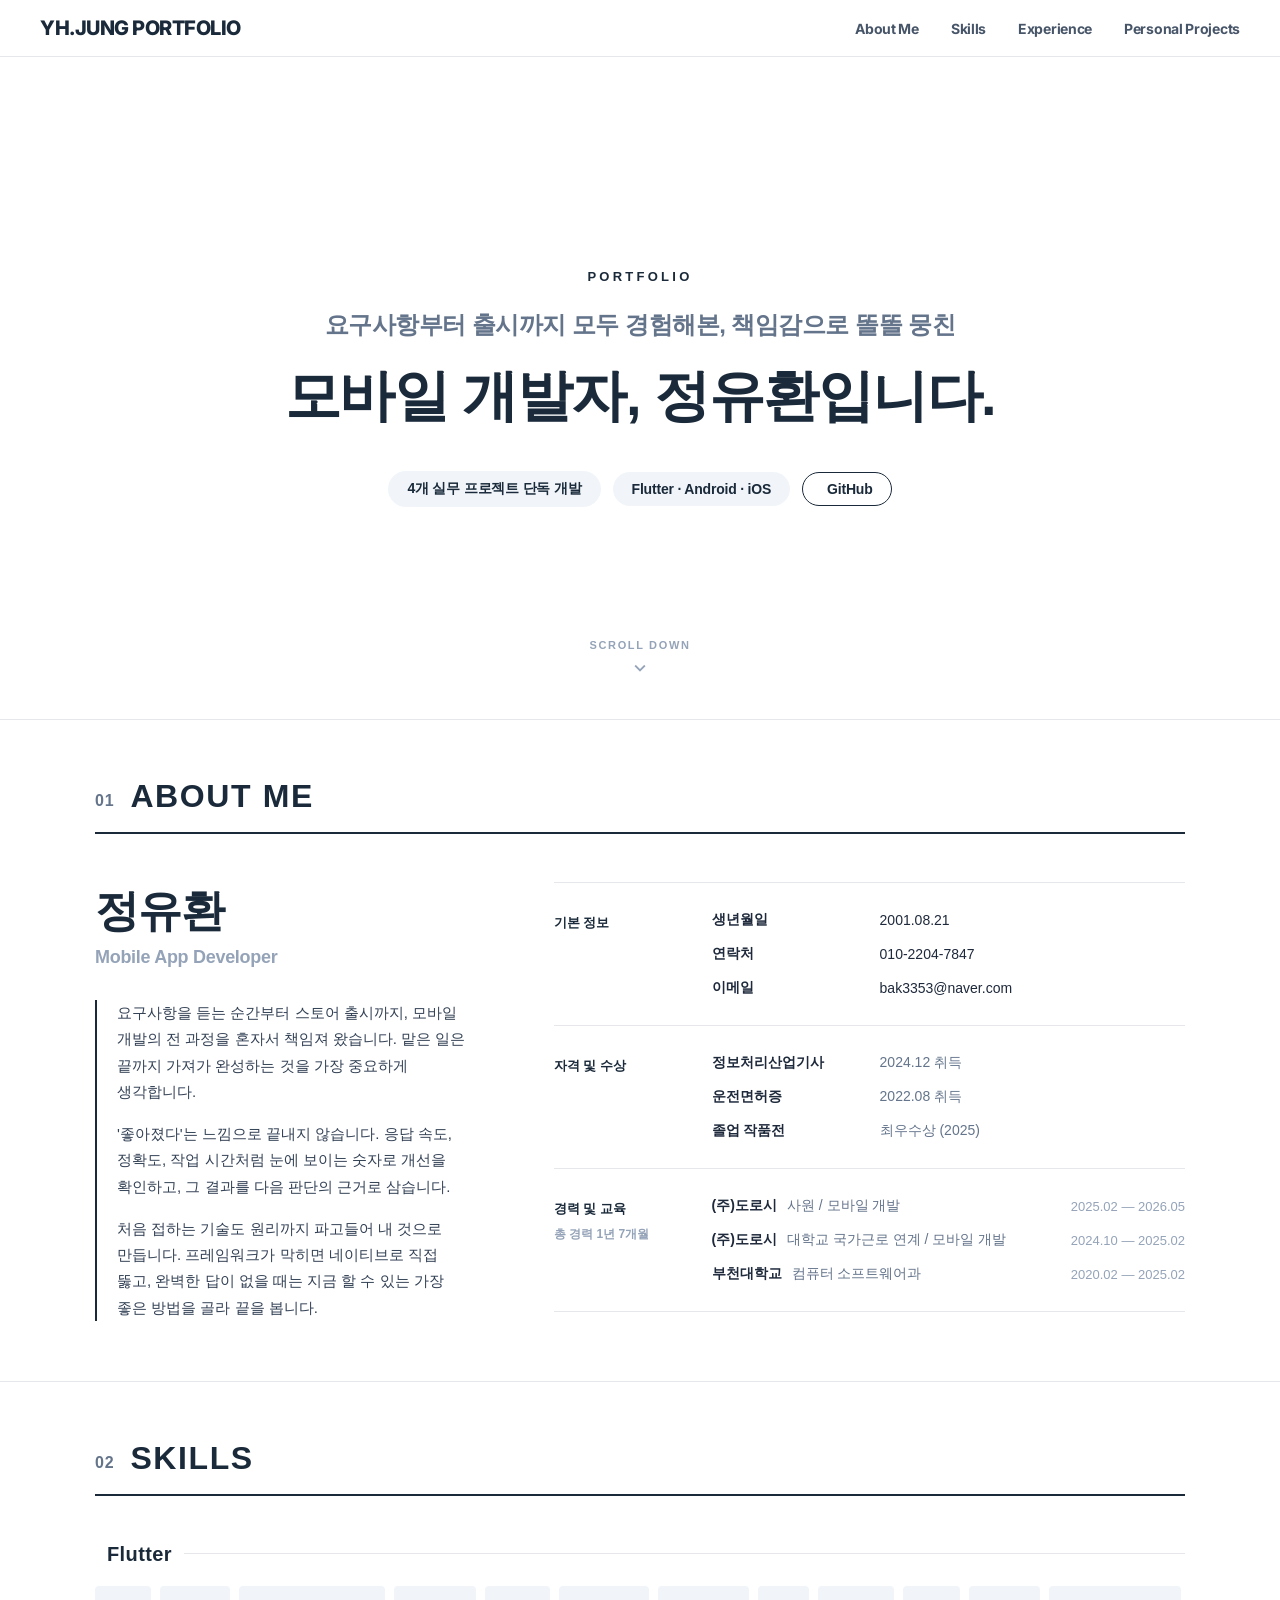
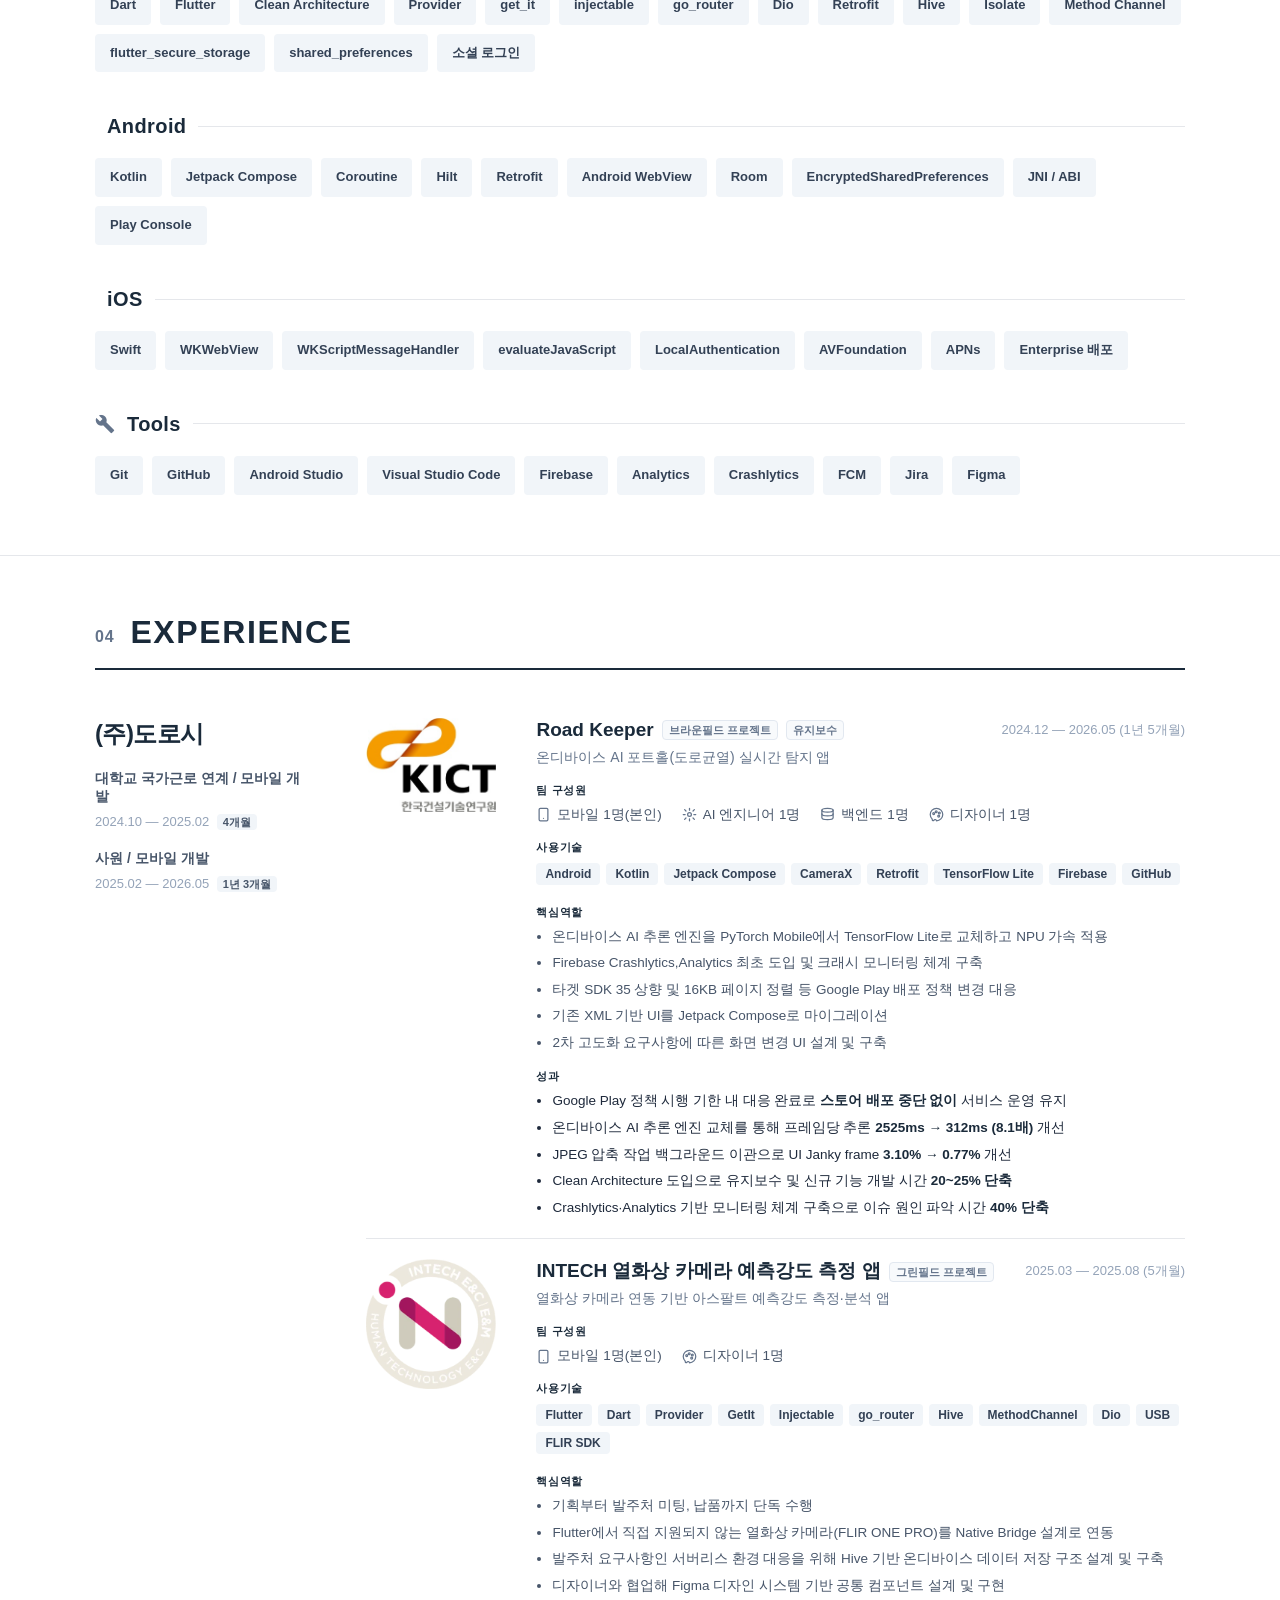
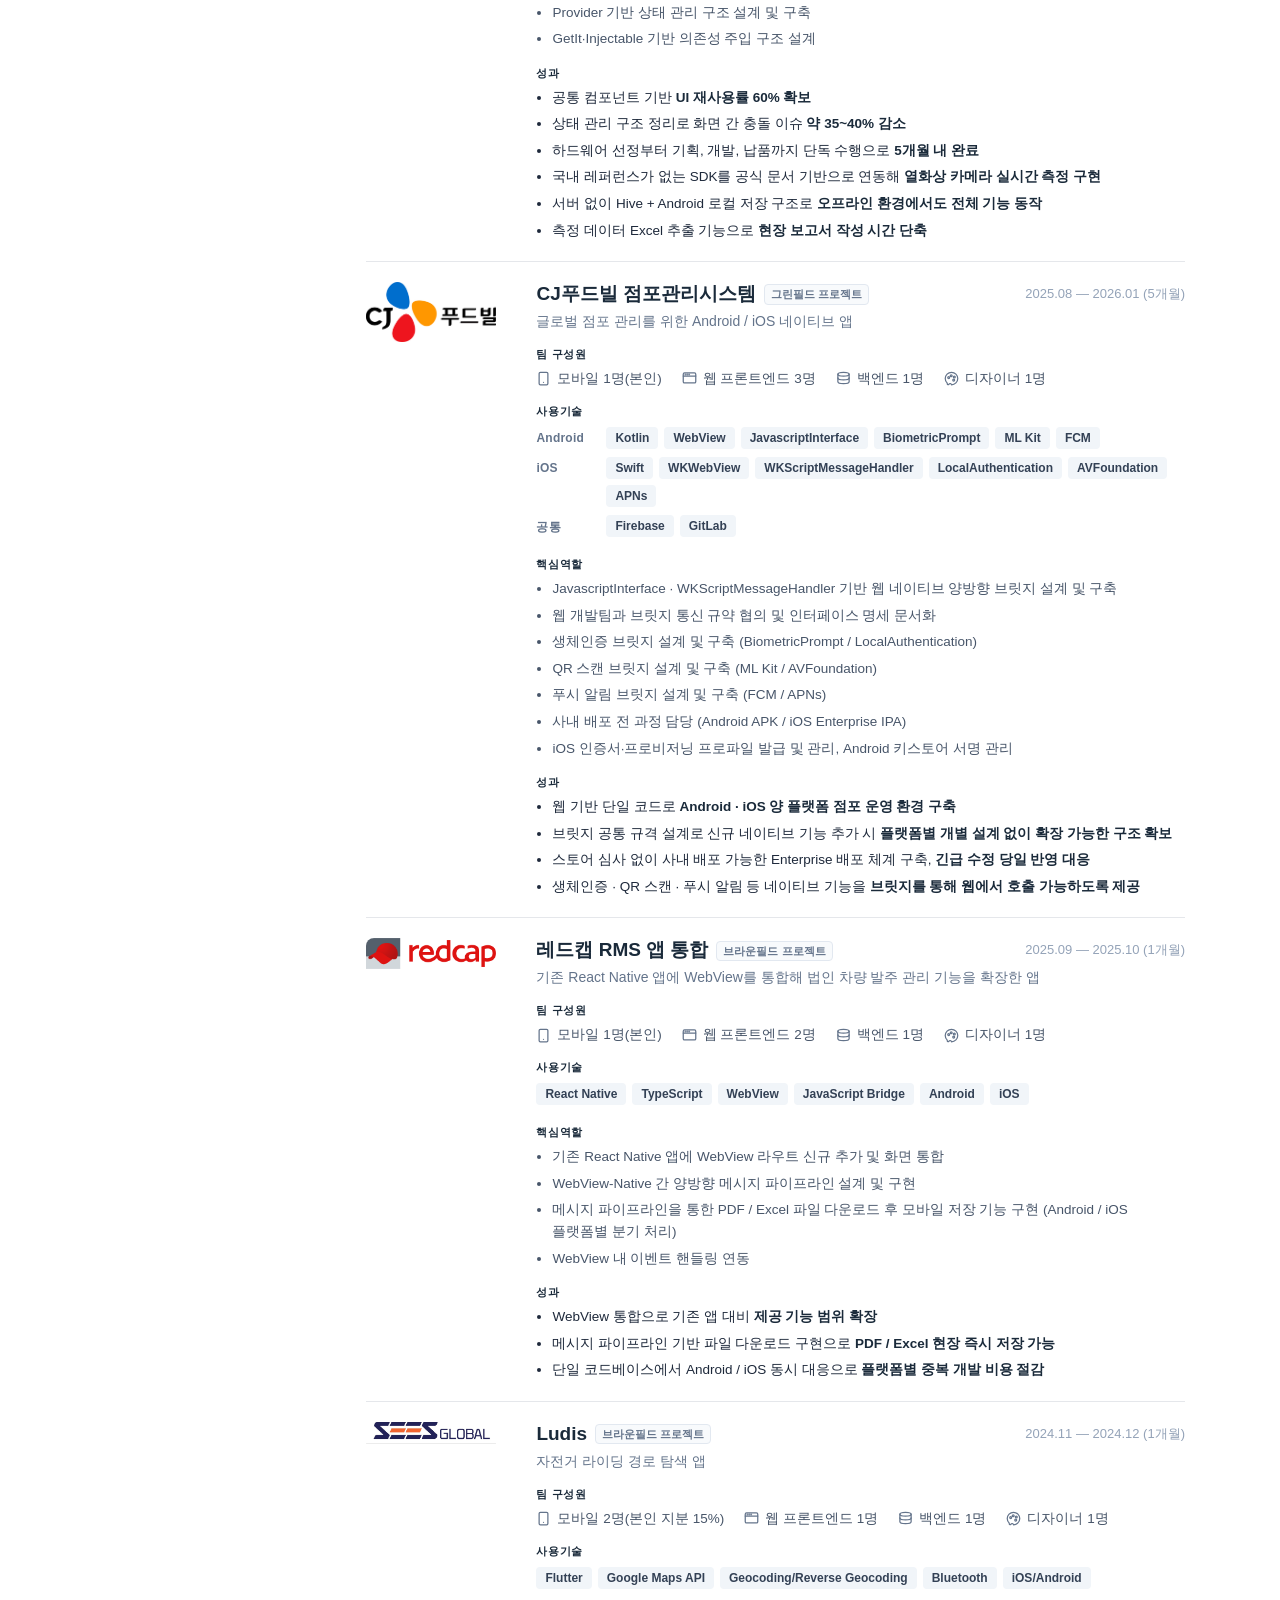
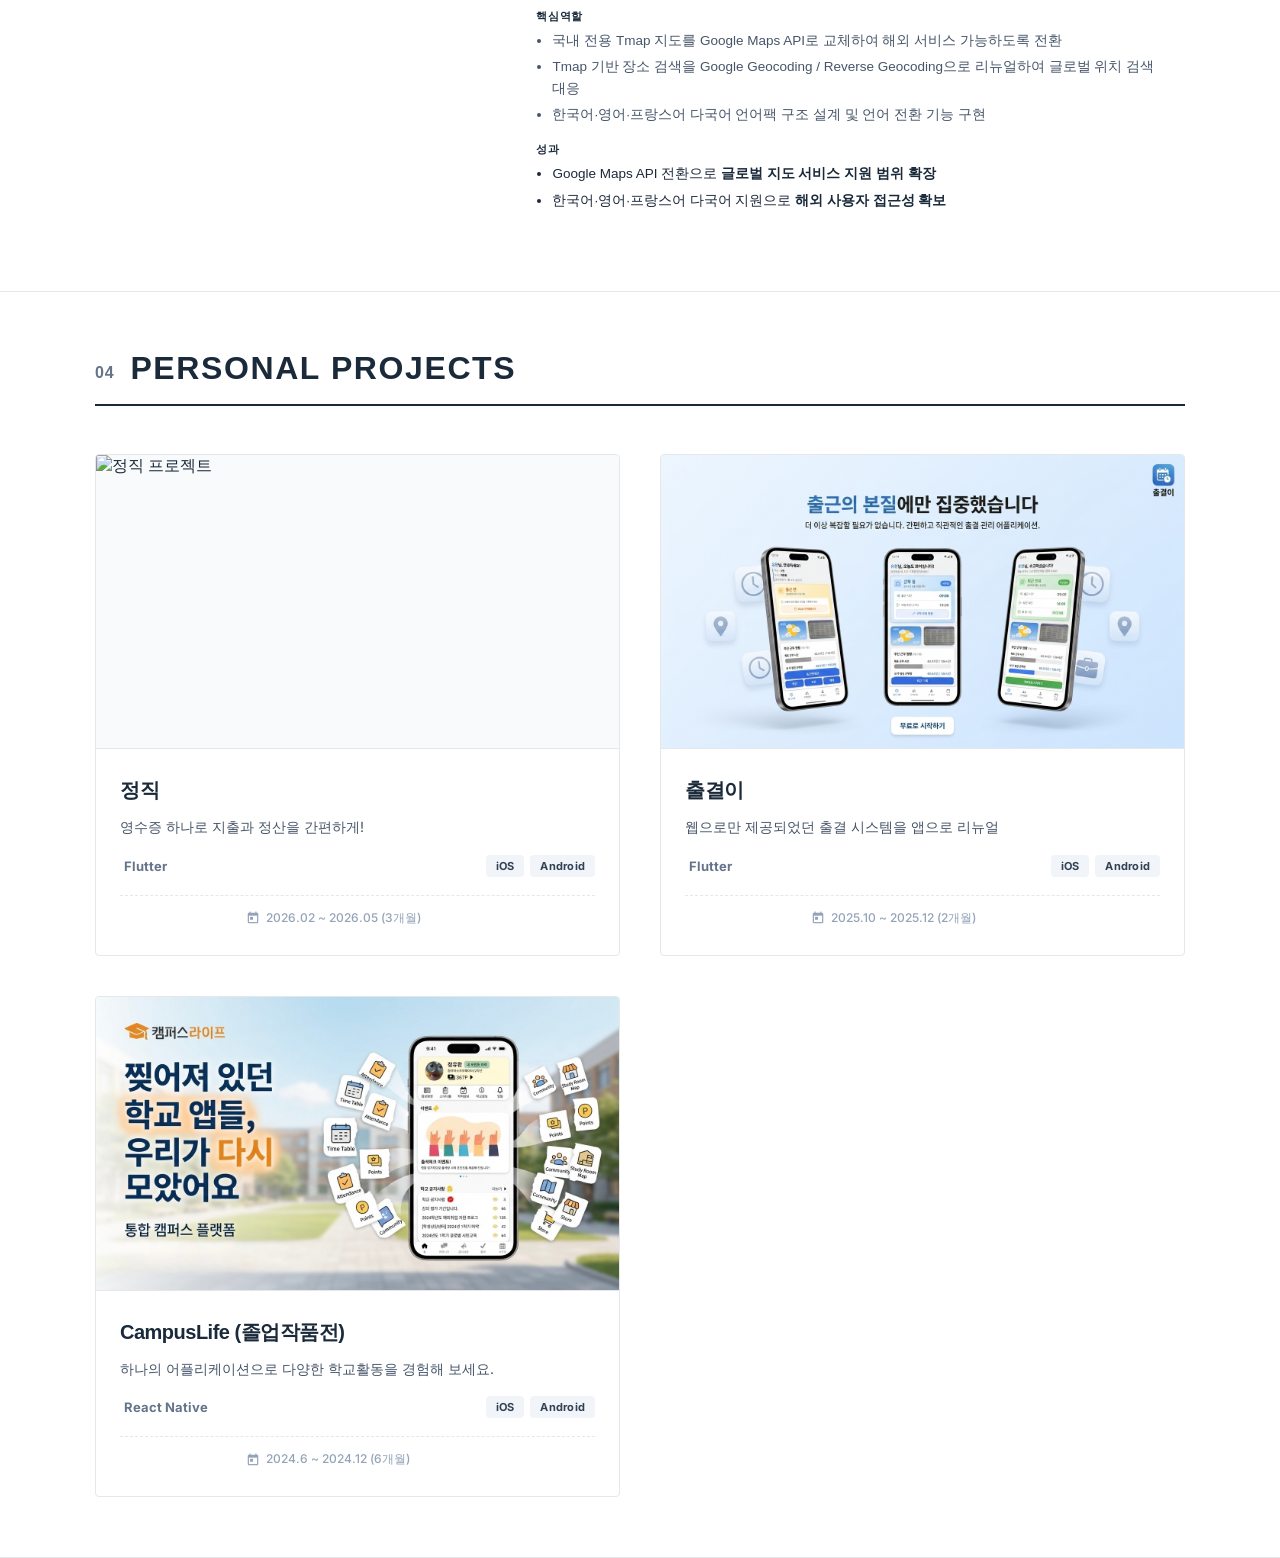
==== commit f4b3dbd4: "feat: SKILLS를 Flutter 중심으로 재편, About Me 기본 정보 색상 정리 SKILLS - 카테고리 순서를 Flutter → Android → iOS → Tool" ====
--- a/index.html
+++ b/index.html
@@ -59,7 +59,7 @@
           </h1>
           <div class="hero-meta">
             <span class="meta-item">4개 실무 프로젝트 단독 개발</span>
-            <span class="meta-item"> Android · iOS · Flutter</span>
+            <span class="meta-item"> Flutter · Android · iOS</span>
             <a class="meta-link" href="https://github.com/youhwanJung" target="_blank">
               <i class="devicon-github-original"></i>
               GitHub
@@ -109,7 +109,7 @@
 
           <div class="about-right-zone">
 
-            <div class="about-list-block">
+            <div class="about-list-block dark-pairs">
               <div class="block-label">기본 정보</div>
               <div class="block-content">
                 <div class="flat-row"><span class="flat-key">생년월일</span><span class="flat-val">2001.08.21</span></div>
@@ -189,36 +189,13 @@
 
             <div class="skill-group">
               <div class="skill-group-head">
-                <i class="devicon-android-plain colored skill-group-icon"></i>
-                <h3 class="skill-group-title">Android</h3>
-              </div>
-              <div class="skill-chip-list">
-                <span class="skill-chip">Kotlin</span>
-                <span class="skill-chip">Jetpack Compose</span>
-                <span class="skill-chip">Coroutine</span>
-                <span class="skill-chip">Hilt</span>
-                <span class="skill-chip">Retrofit</span>
-                <span class="skill-chip">Android WebView</span>
-                <span class="skill-chip">@JavascriptInterface</span>
-                <span class="skill-chip">WebViewClient</span>
-                <span class="skill-chip">evaluateJavascript</span>
-                <span class="skill-chip">CookieManager</span>
-                <span class="skill-chip">SSL Pinning</span>
-                <span class="skill-chip">Room</span>
-                <span class="skill-chip">EncryptedSharedPreferences</span>
-                <span class="skill-chip">JNI / ABI</span>
-                <span class="skill-chip">Play Console</span>
-              </div>
-            </div>
-
-            <div class="skill-group">
-              <div class="skill-group-head">
                 <i class="devicon-flutter-plain colored skill-group-icon"></i>
                 <h3 class="skill-group-title">Flutter</h3>
               </div>
               <div class="skill-chip-list">
                 <span class="skill-chip">Dart</span>
-                <span class="skill-chip">Method Channel</span>
+                <span class="skill-chip">Flutter</span>
+                <span class="skill-chip">Clean Architecture</span>
                 <span class="skill-chip">Provider</span>
                 <span class="skill-chip">get_it</span>
                 <span class="skill-chip">injectable</span>
@@ -227,6 +204,29 @@
                 <span class="skill-chip">Retrofit</span>
                 <span class="skill-chip">Hive</span>
                 <span class="skill-chip">Isolate</span>
+                <span class="skill-chip">Method Channel</span>
+                <span class="skill-chip">flutter_secure_storage</span>
+                <span class="skill-chip">shared_preferences</span>
+                <span class="skill-chip">소셜 로그인</span>
+              </div>
+            </div>
+
+            <div class="skill-group">
+              <div class="skill-group-head">
+                <i class="devicon-android-plain colored skill-group-icon"></i>
+                <h3 class="skill-group-title">Android</h3>
+              </div>
+              <div class="skill-chip-list">
+                <span class="skill-chip">Kotlin</span>
+                <span class="skill-chip">Jetpack Compose</span>
+                <span class="skill-chip">Coroutine</span>
+                <span class="skill-chip">Hilt</span>
+                <span class="skill-chip">Retrofit</span>
+                <span class="skill-chip">Android WebView</span>
+                <span class="skill-chip">Room</span>
+                <span class="skill-chip">EncryptedSharedPreferences</span>
+                <span class="skill-chip">JNI / ABI</span>
+                <span class="skill-chip">Play Console</span>
               </div>
             </div>
 
--- a/css/about.css
+++ b/css/about.css
@@ -128,7 +128,7 @@
 
 .flat-row {
   display: flex;
-  font-size: 15px;
+  font-size: 14px;
   align-items: center;
   /* 키 칸(120px)과 값 사이에 항상 확보되는 최소 간격.
      가장 긴 키인 '정보처리산업기사'(104px)도 넉넉하게 떨어진다. */
@@ -163,6 +163,12 @@
 
 .emphasize-key .flat-val {
   color: #64748b;
+}
+
+/* 기본 정보 — 라벨과 값을 모두 진하게 두어 이메일 링크와 색을 맞춘다 */
+.dark-pairs .flat-key,
+.dark-pairs .flat-val {
+  color: #1e293b;
 }
 
 /* 한 줄 구성: [회사명 · 역할] ...여백... [기간 · 재직기간 배지] */
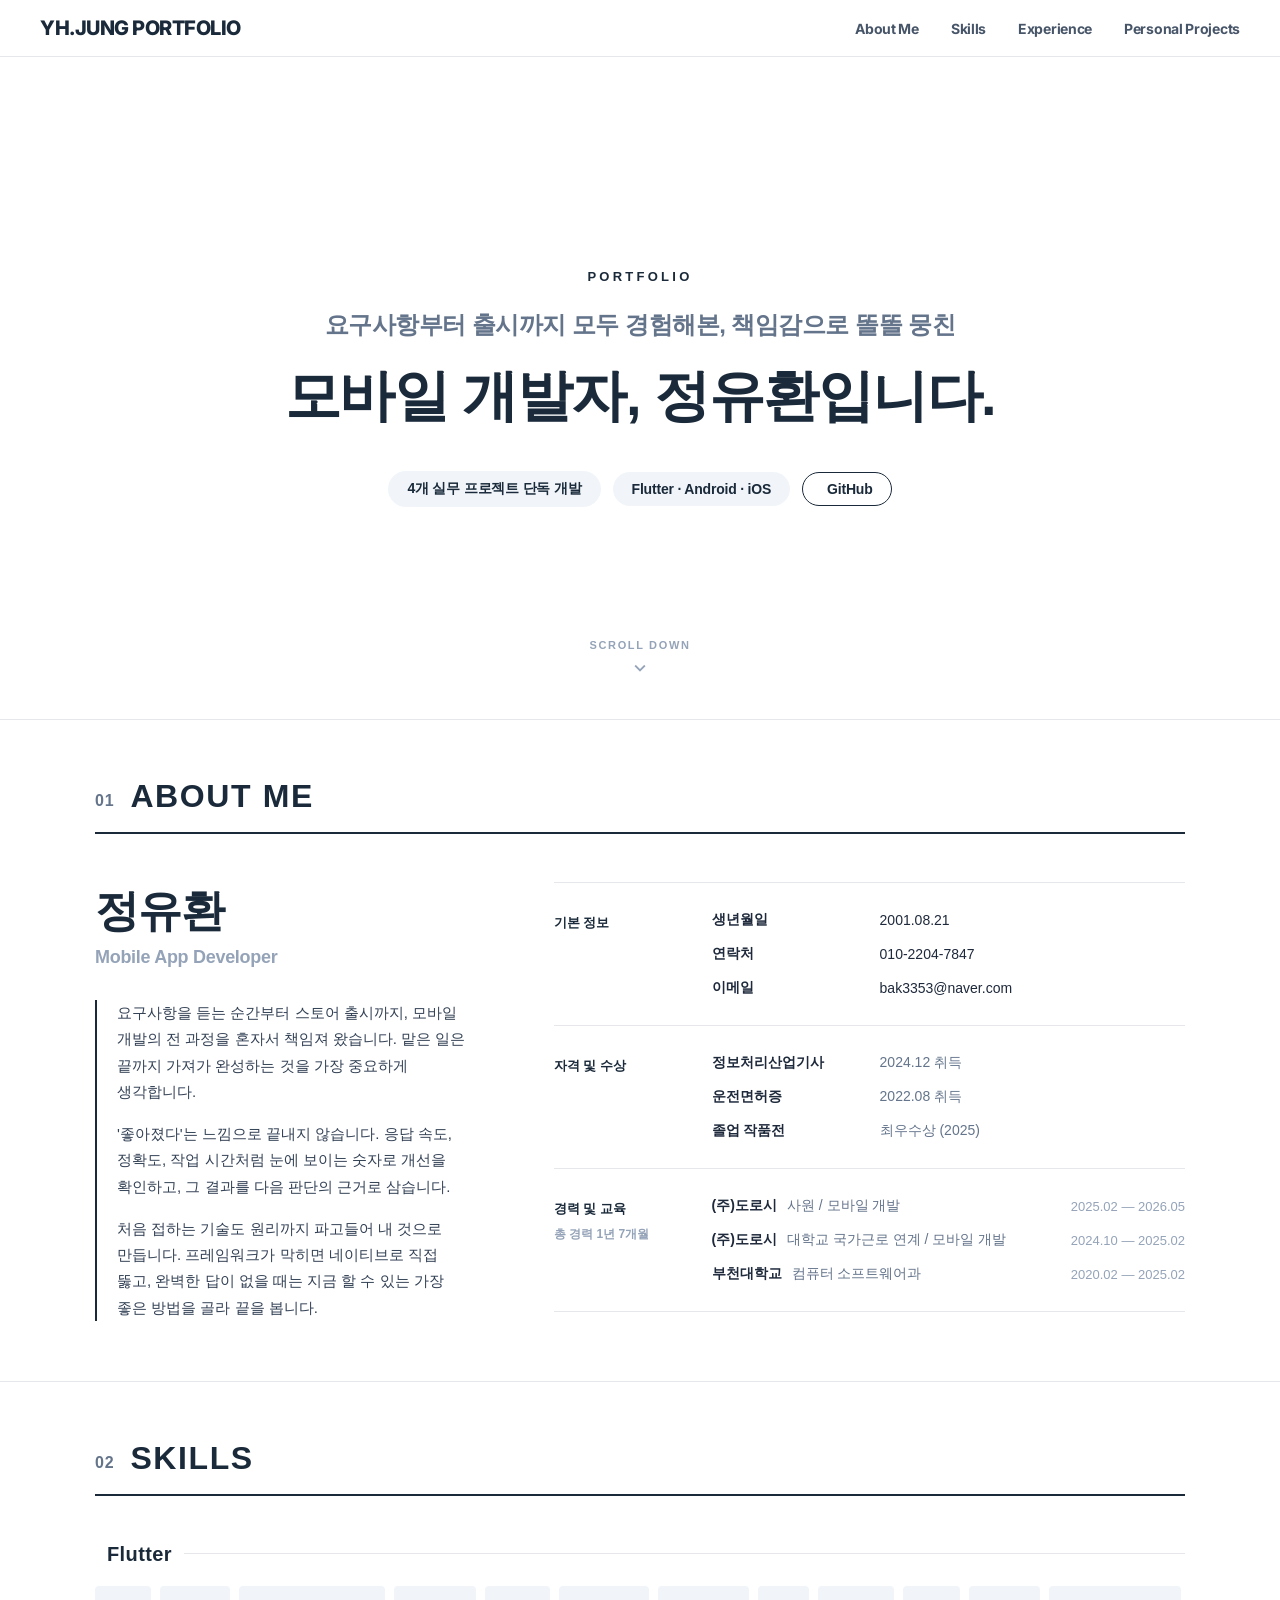
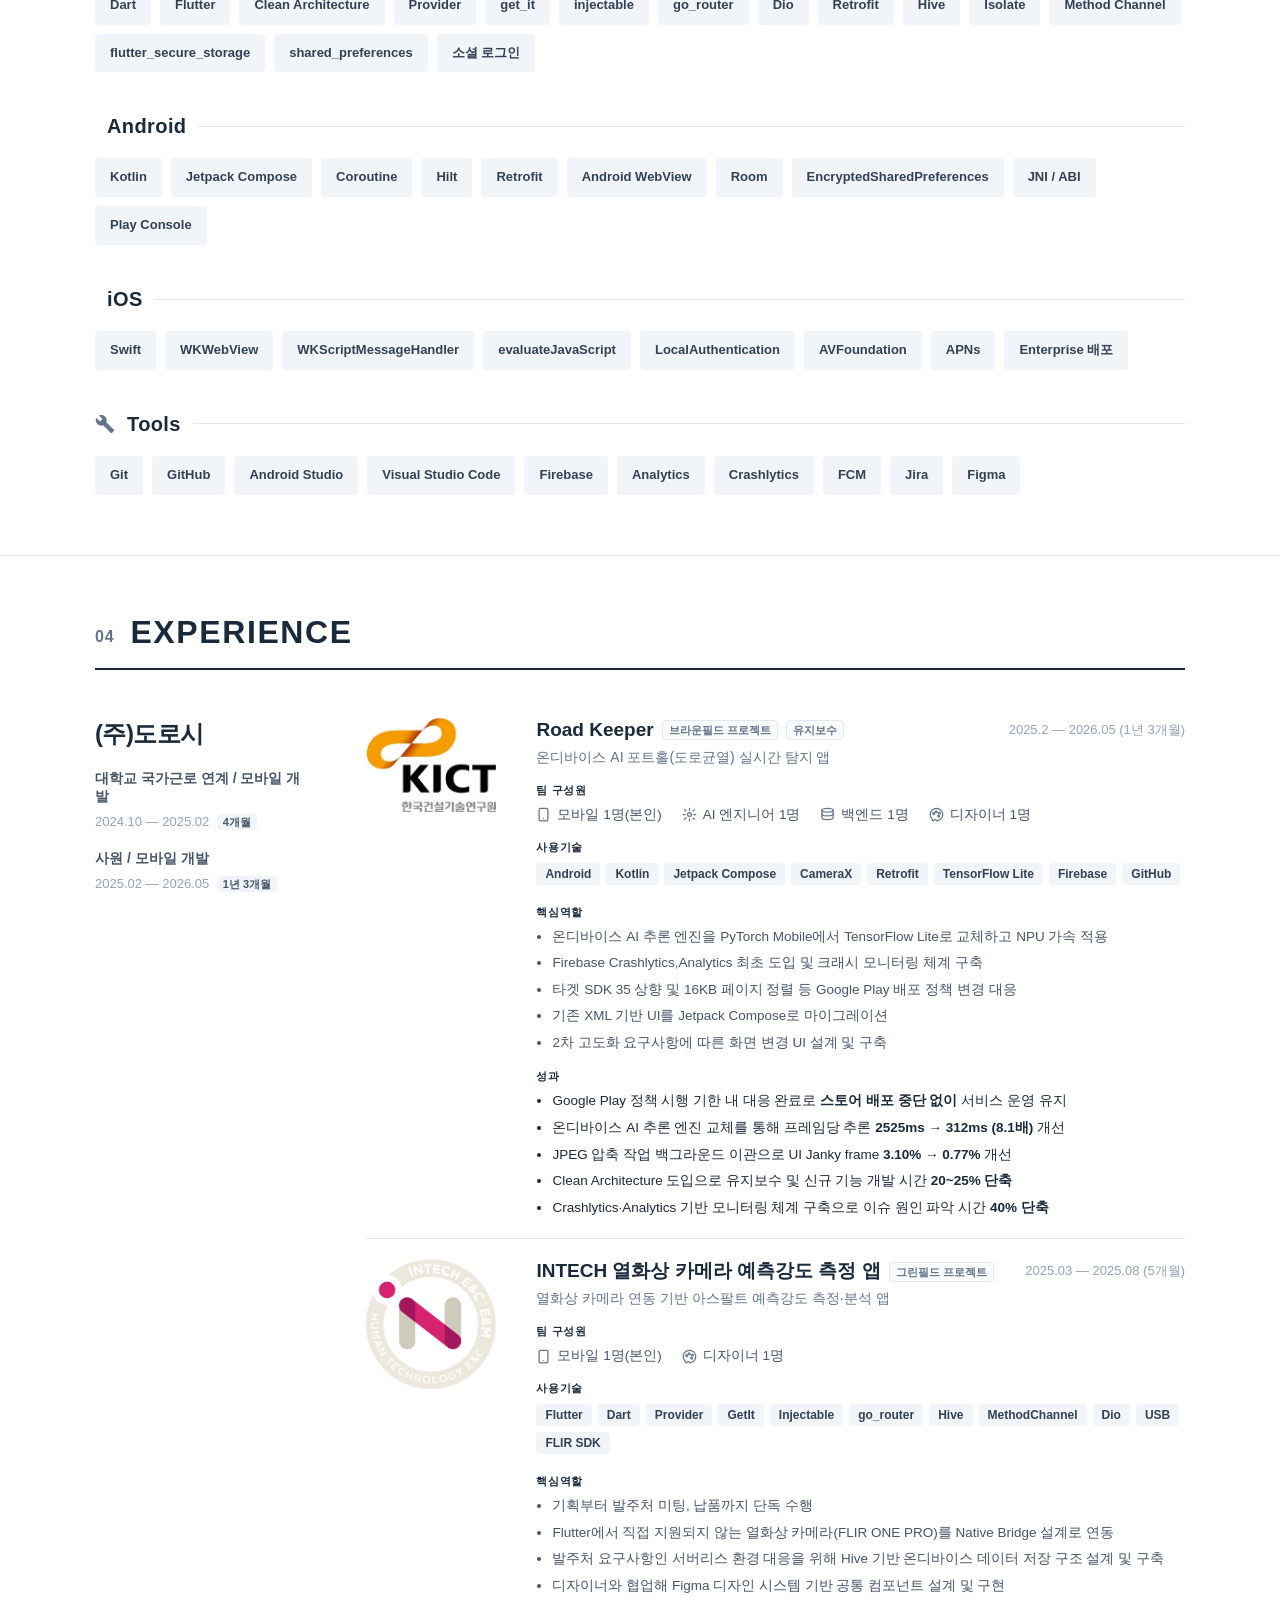
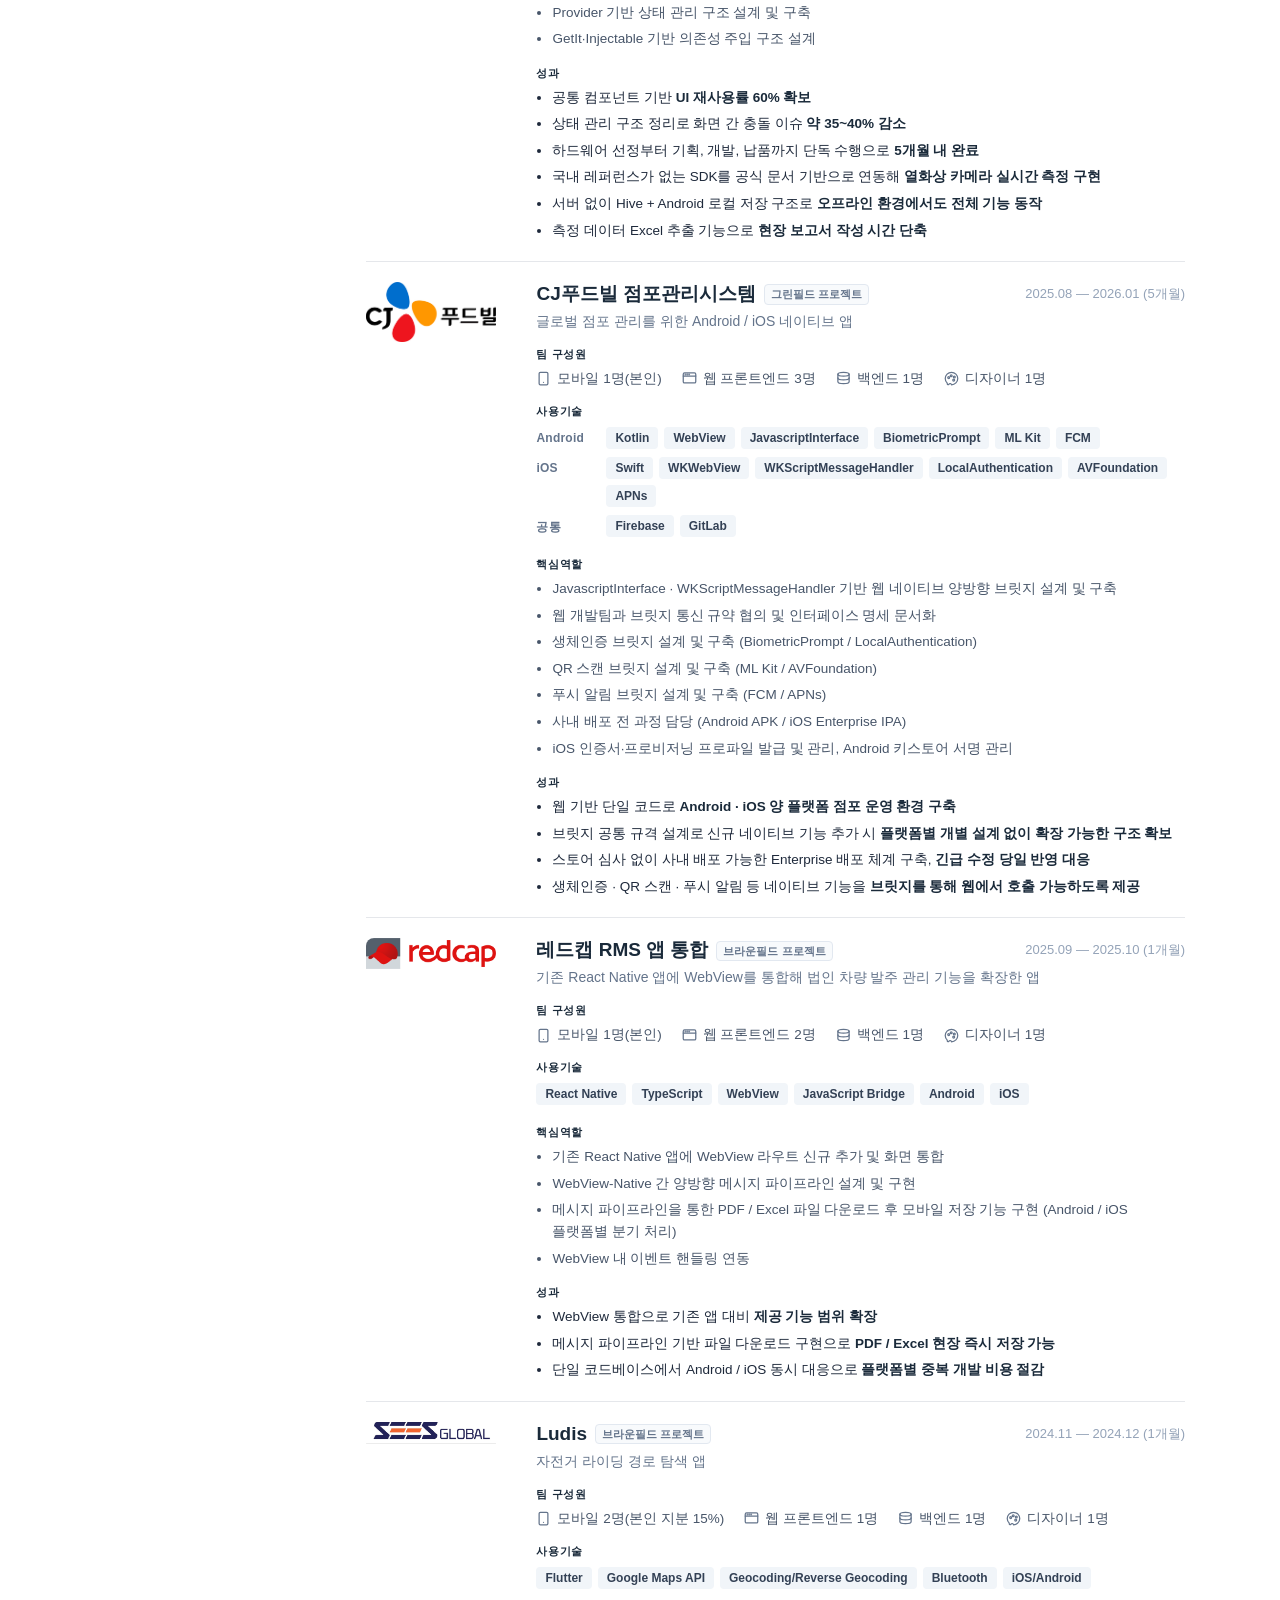
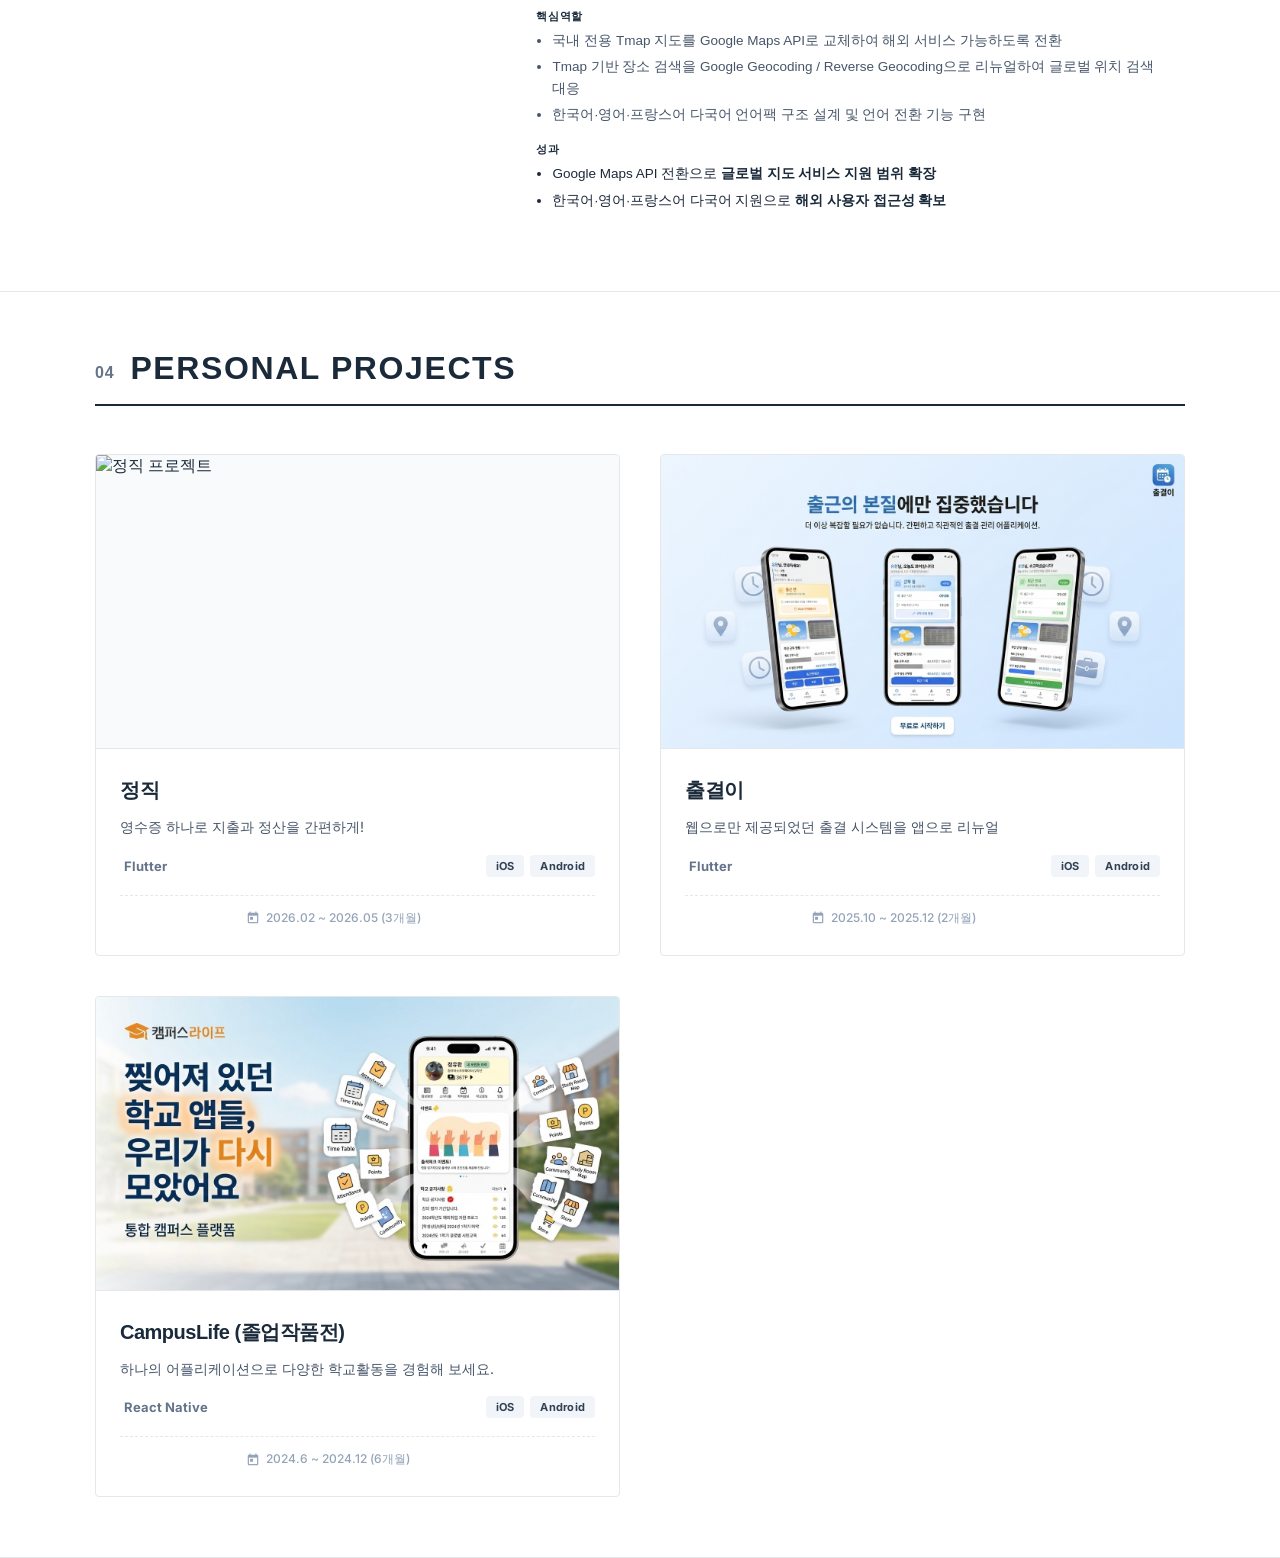
==== commit c8ca820f: "fix: 개발 기간 수정" ====
--- a/index.html
+++ b/index.html
@@ -301,7 +301,7 @@
                   <h4 class="p-title">Road Keeper <span class="p-type">브라운필드 프로젝트</span> <span
                       class="p-type">유지보수</span>
                   </h4>
-                  <span class="p-date">2024.12 — 2026.05 (1년 5개월)</span>
+                  <span class="p-date">2025.2 — 2026.05 (1년 3개월)</span>
                 </div>
                 <p class="p-summary">온디바이스 AI 포트홀(도로균열) 실시간 탐지 앱</p>
                 <div class="p-section">
